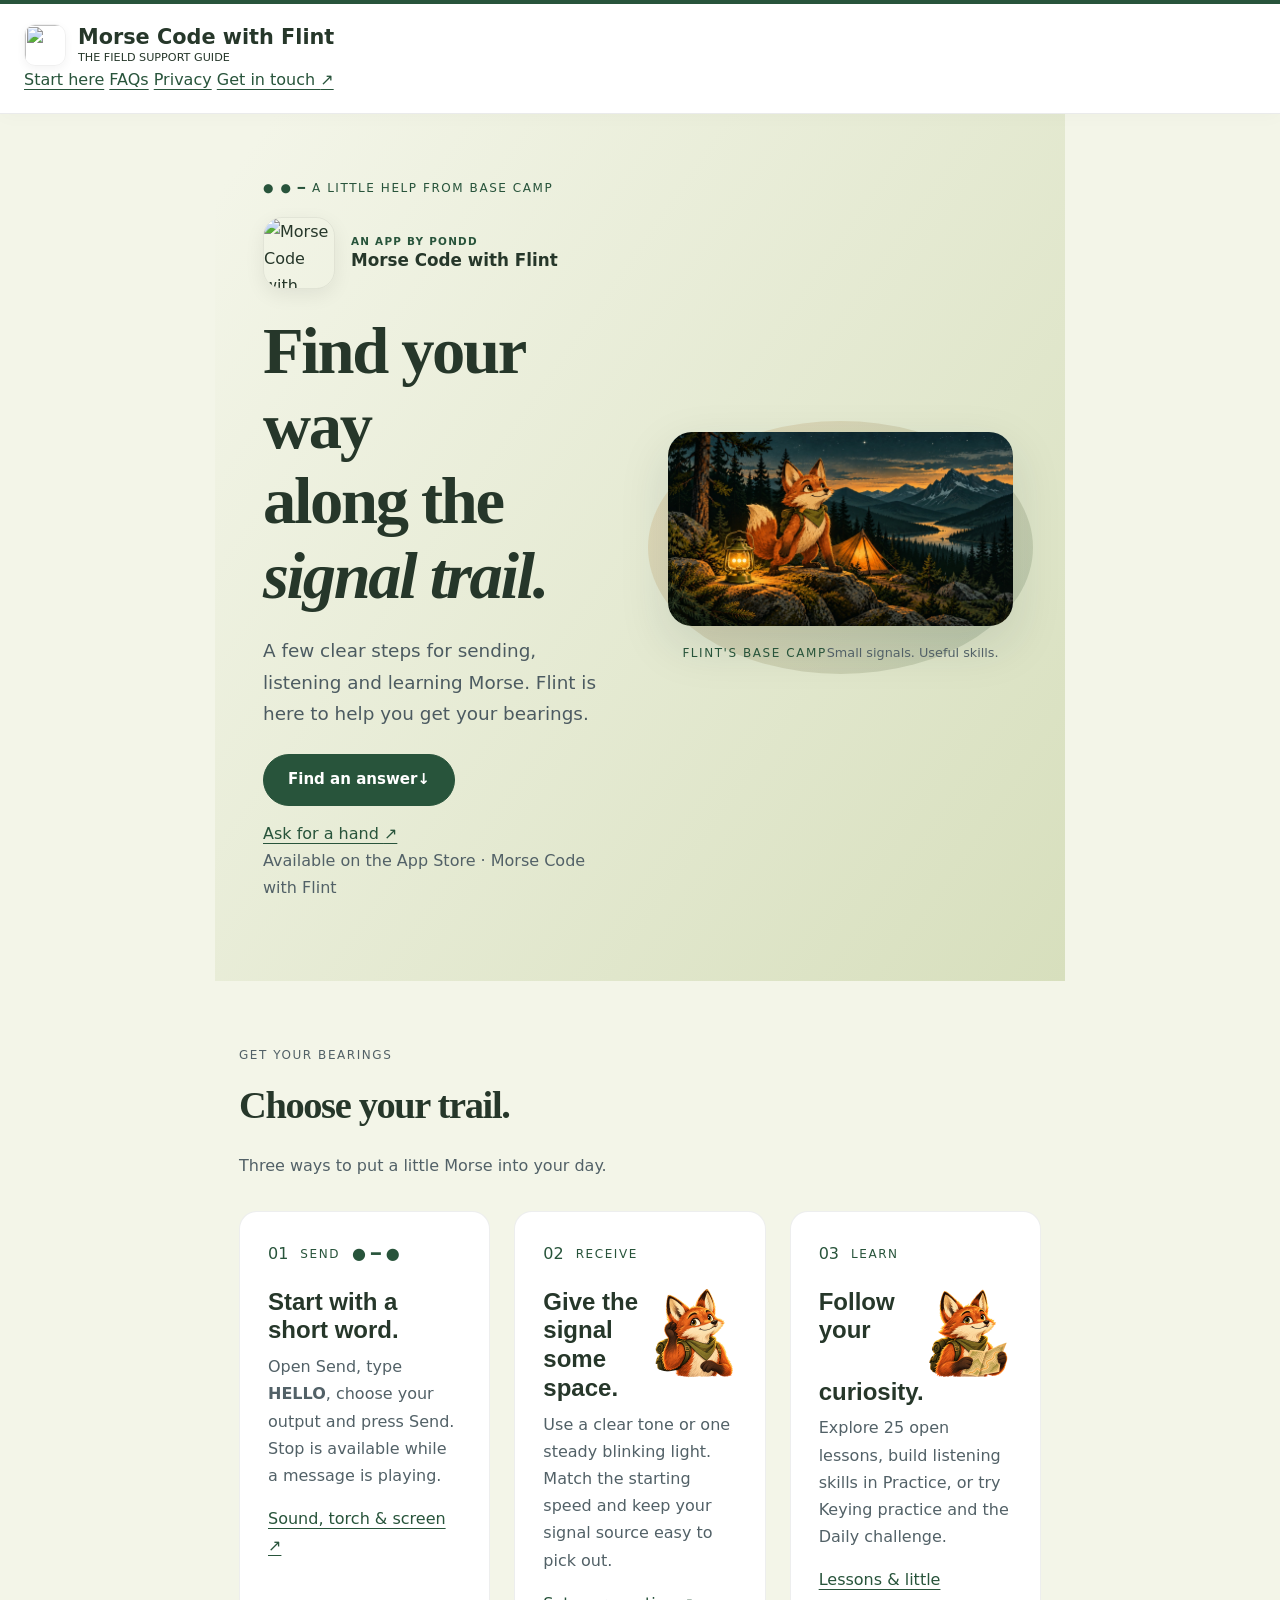
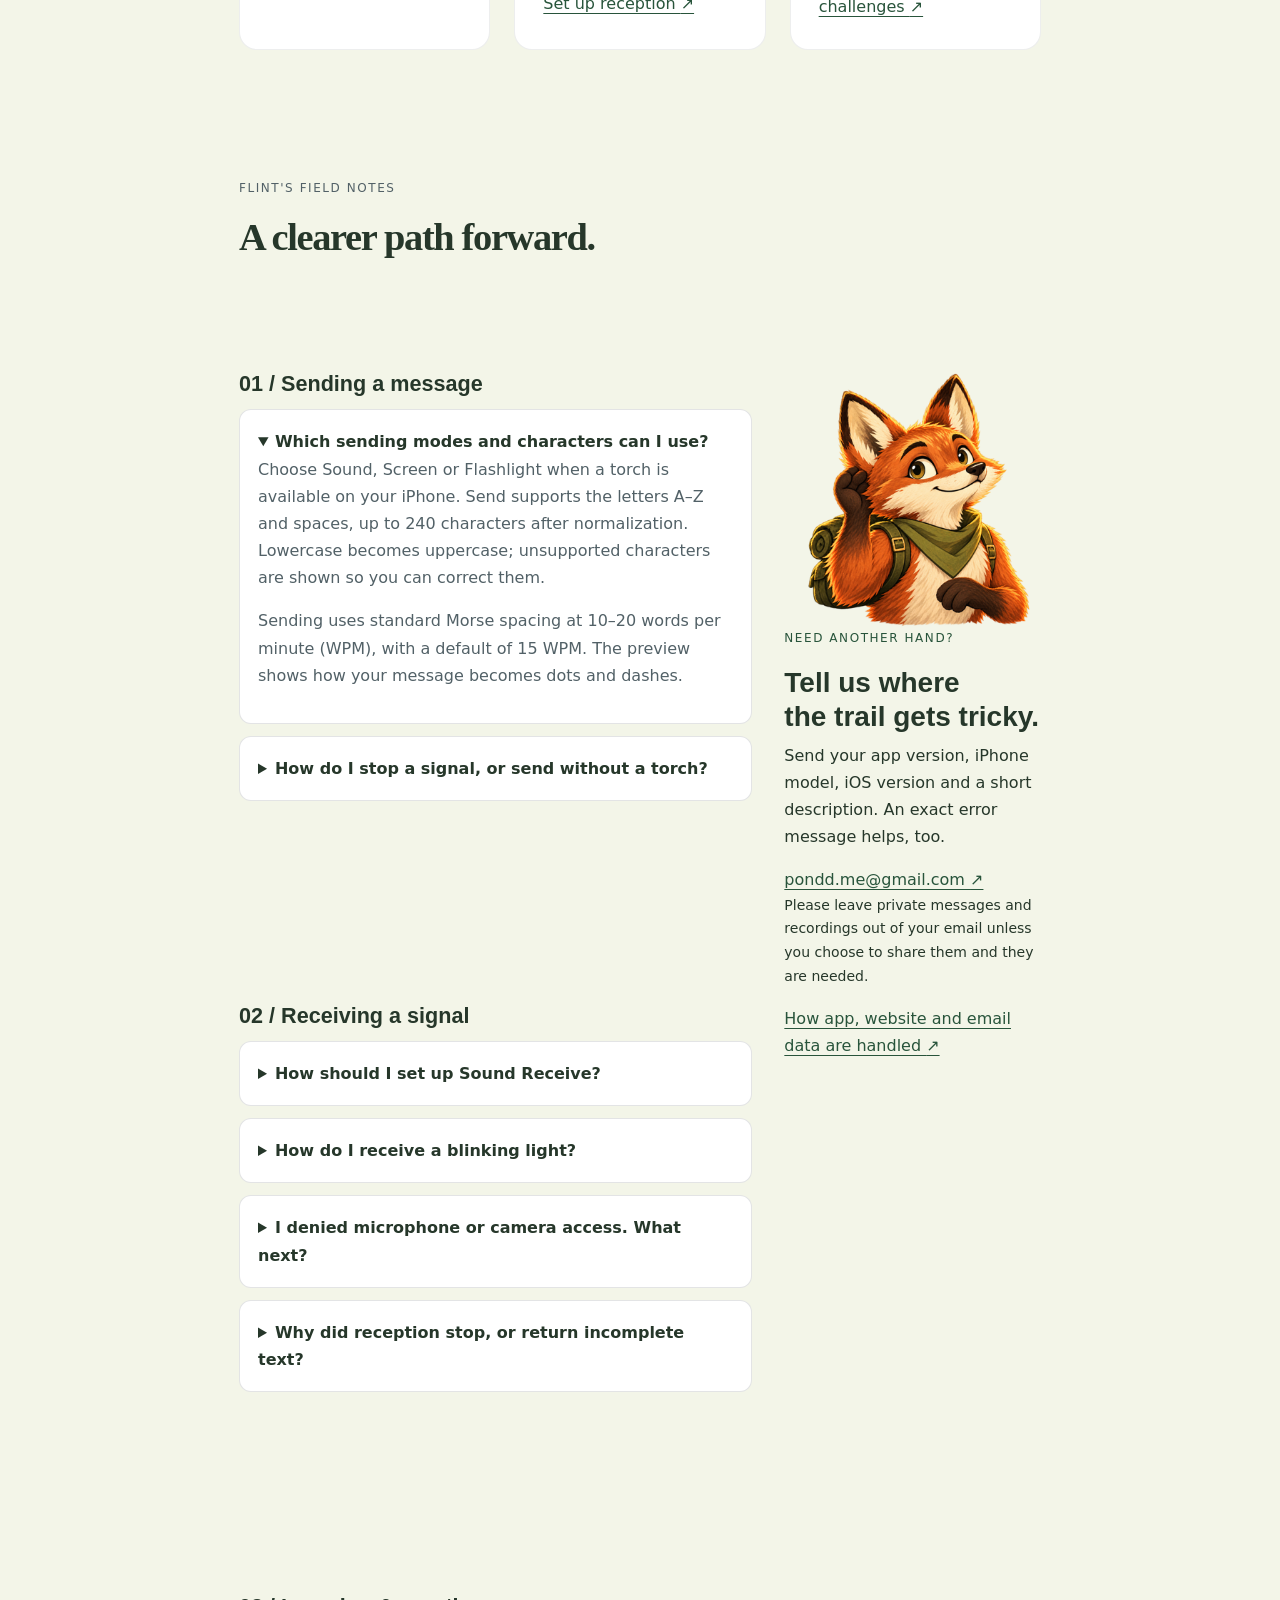
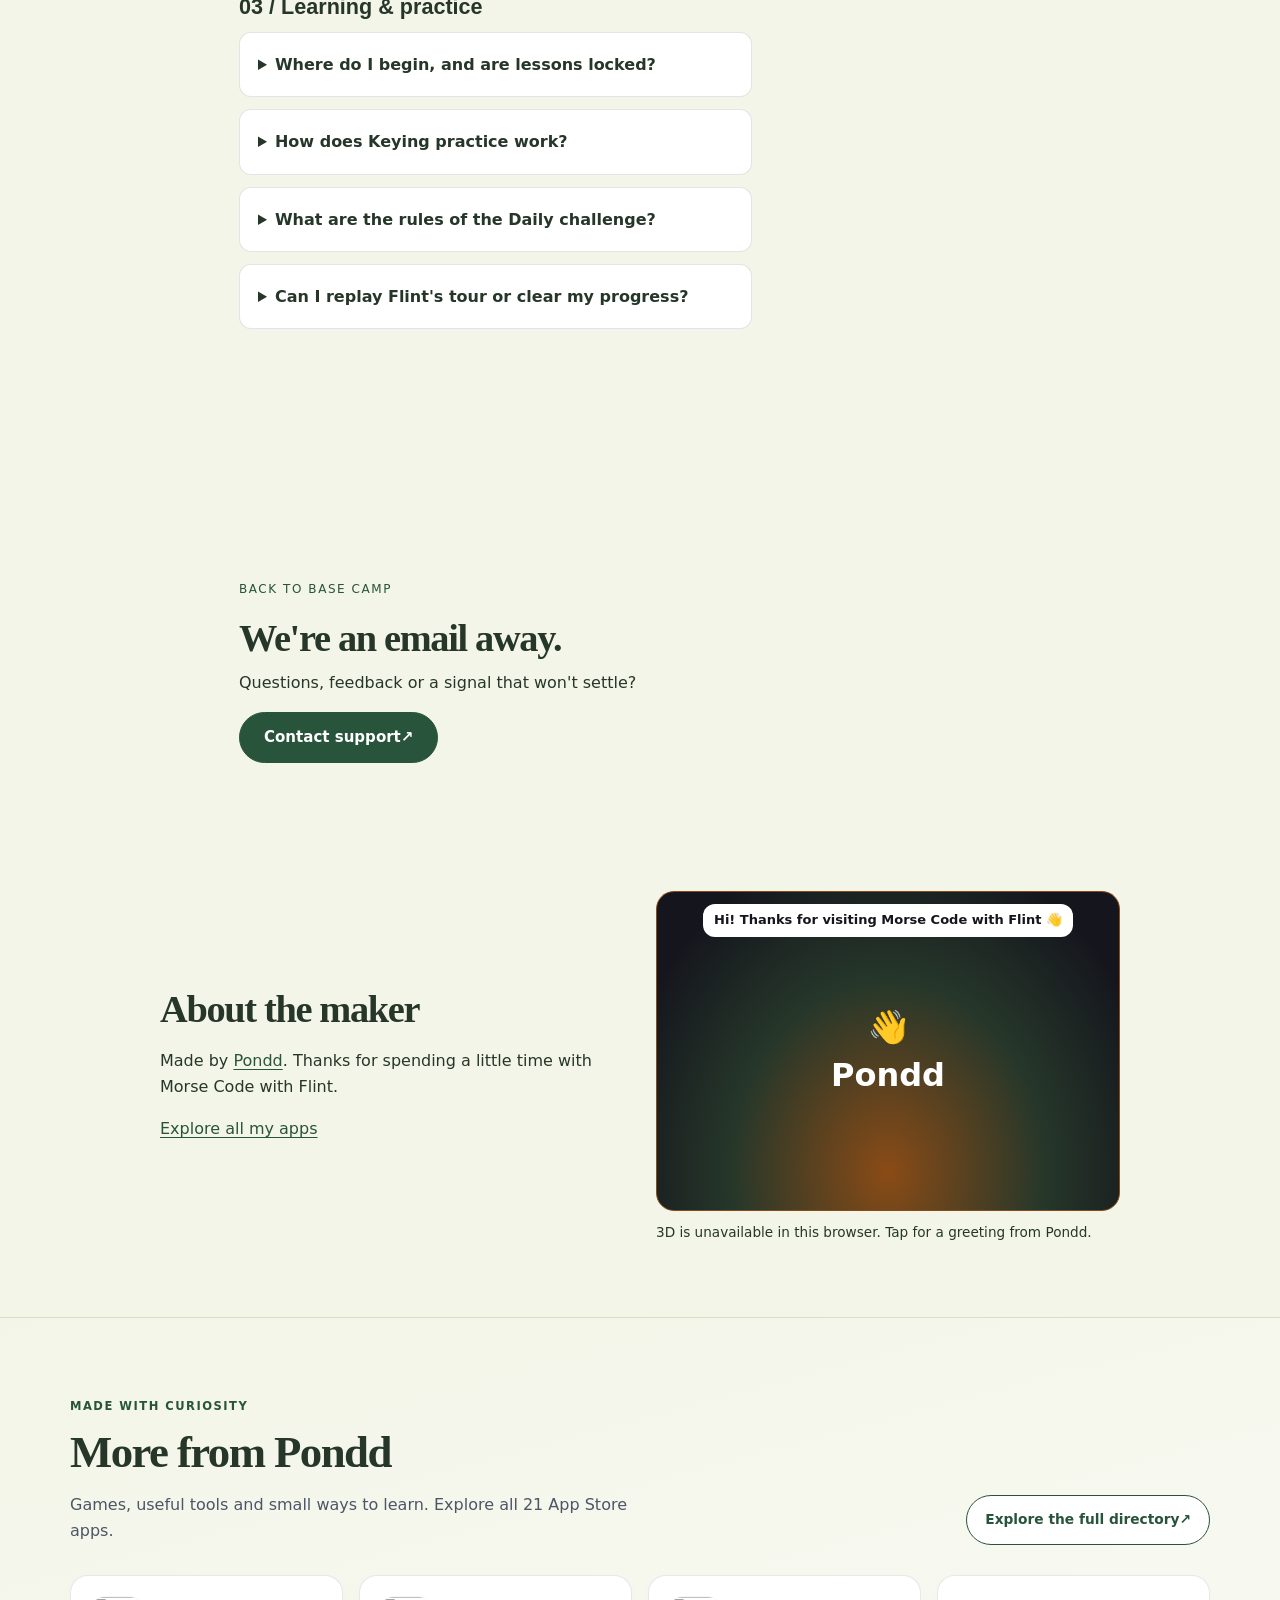
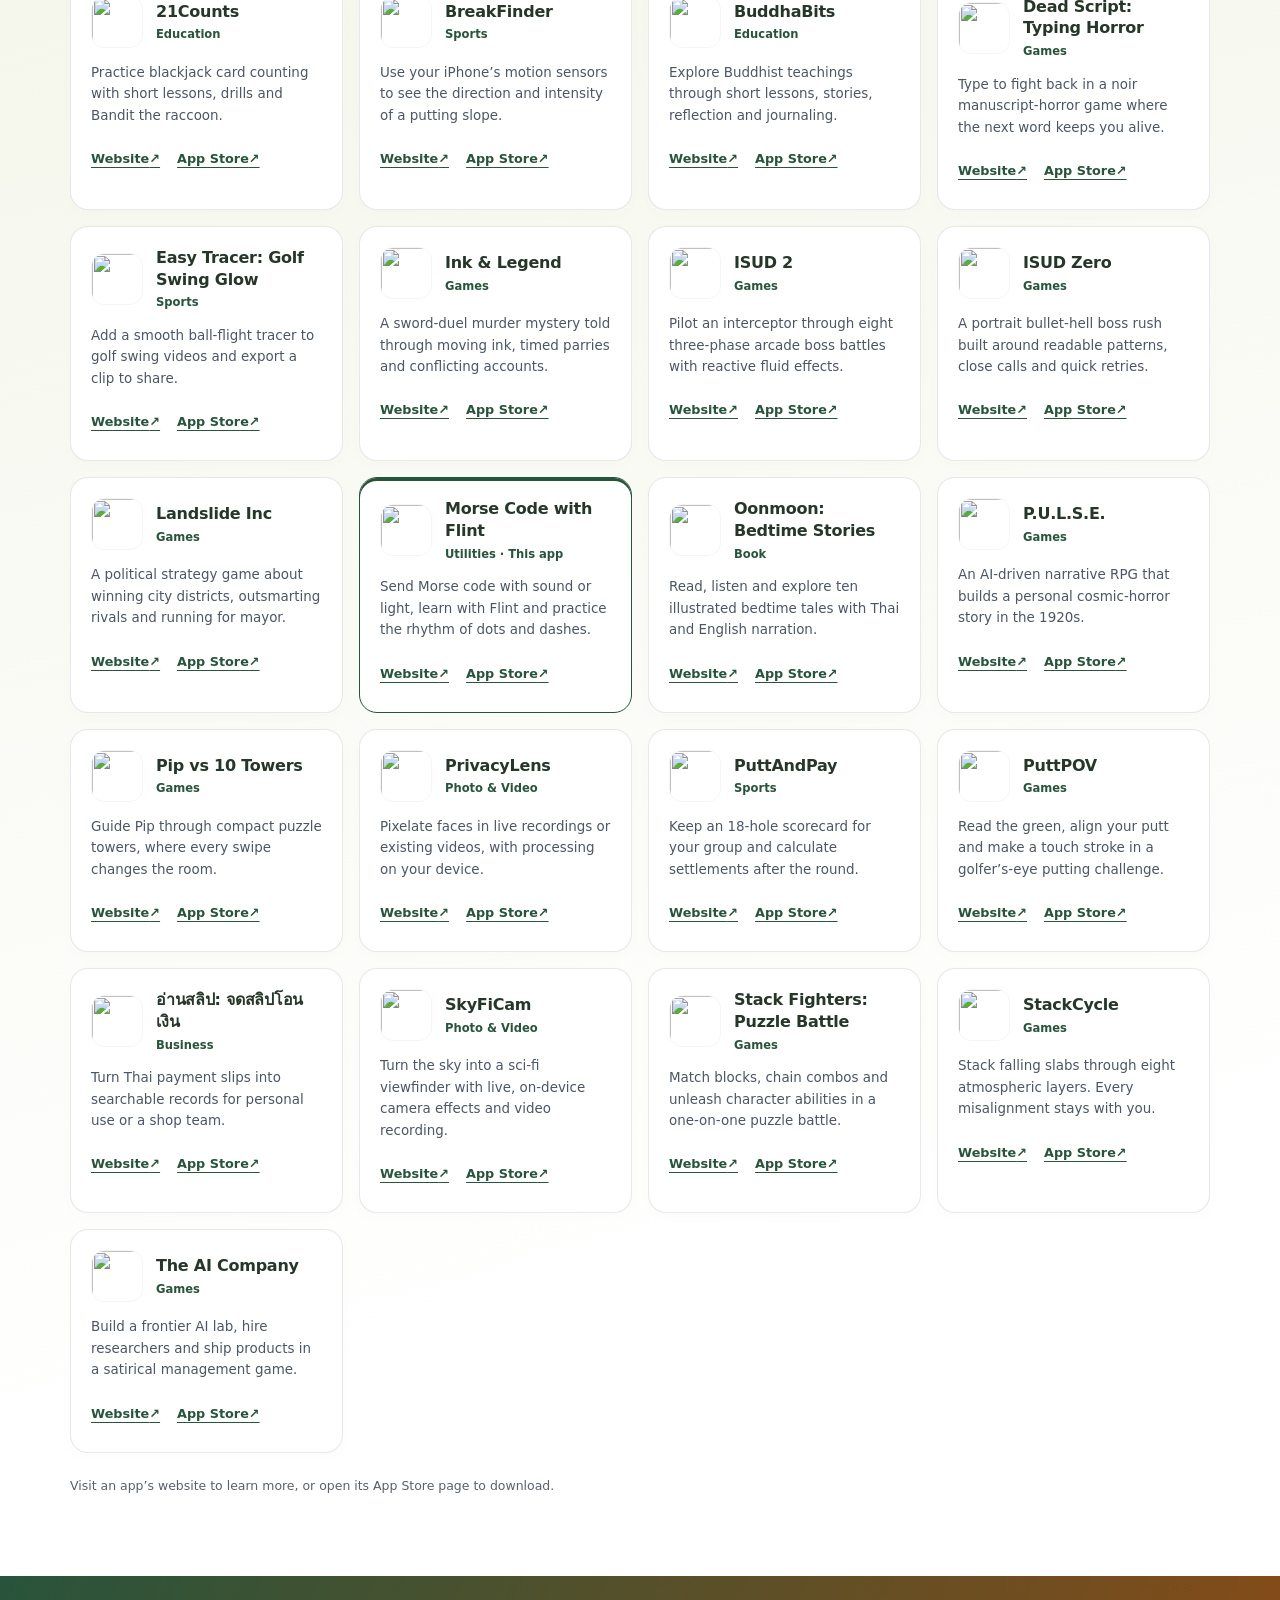
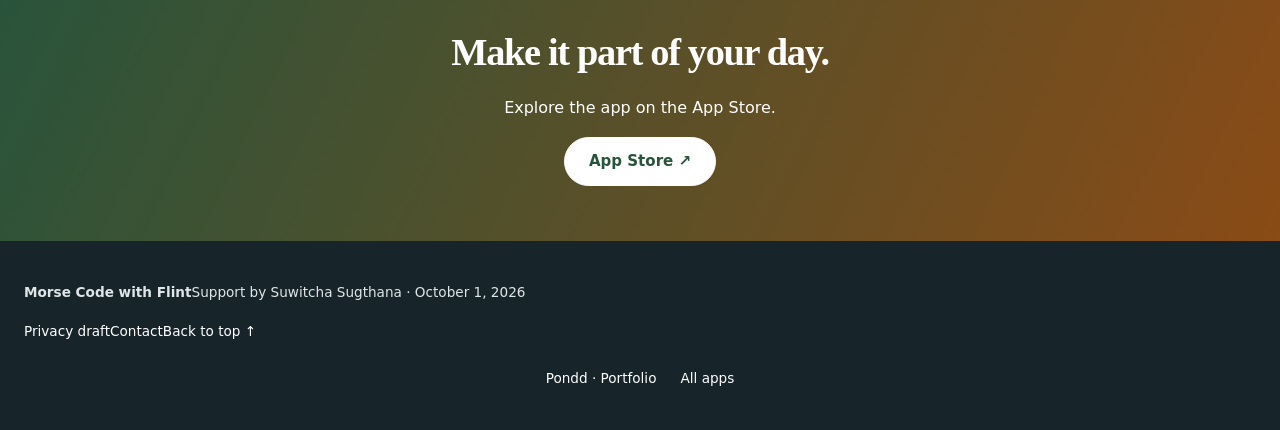
==== index.html @ 6f5b149a "Give each app its own palette, real icon, and shared app showcase" ====
<!DOCTYPE html>

<html lang="en">
<head><link href="assets/new-age/styles.css" rel="stylesheet"/>
<meta charset="utf-8"/>
<meta content="width=device-width, initial-scale=1" name="viewport"/>
<meta content="#10271e" name="theme-color"/>
<meta content="Field support for Morse Code with Flint: sending, receiving, lessons, rhythm practice, the Daily challenge and privacy." name="description"/>
<title>Support · Morse Code with Flint</title>


<link href="assets/new-age/app.css" rel="stylesheet"/>
<!-- Pondd's About-section Easter egg -->
<link rel="stylesheet" href="pondd-character/character.css">
<script type="importmap">{"imports":{"three":"https://cdn.jsdelivr.net/npm/three@0.160.0/build/three.module.js","three/addons/":"https://cdn.jsdelivr.net/npm/three@0.160.0/examples/jsm/"}}</script>
<script type="module" src="pondd-character/init.js"></script>
<link rel="stylesheet" href="app-family/brand.css?v=20261112">
<link rel="icon" href="https://pond1982.github.io/Pondd-Page/assets/app-icons/6818069855.webp" type="image/webp">
</head>
<body data-app-theme="flint-forest">
<a class="skip-link" href="#main">Skip to content</a>
<header class="site-header wrap">
<a aria-label="Morse Code with Flint support home" class="brand" href="index.html"><img class="app-brand-icon" src="https://pond1982.github.io/Pondd-Page/assets/app-icons/6818069855.webp" width="42" height="42" alt="" decoding="async">

<span>Morse Code with Flint<small>THE FIELD SUPPORT GUIDE</small></span>
</a>
<nav aria-label="Main navigation">
<a href="#getting-started">Start here</a>
<a href="#faqs">FAQs</a>
<a href="privacy.html">Privacy</a>
<a class="nav-contact" href="mailto:pondd.me@gmail.com">Get in touch <span aria-hidden="true">↗</span></a>
</nav>
</header>
<main id="main">
<section aria-labelledby="hero-title" class="hero wrap masthead row gx-5 align-items-center">
<div class="hero-copy">
<p class="eyebrow"><span aria-hidden="true" class="signal">● ● ━</span> A LITTLE HELP FROM BASE CAMP</p>
<div class="app-identity"><img class="app-identity-icon" src="https://pond1982.github.io/Pondd-Page/assets/app-icons/6818069855.webp" width="72" height="72" alt="Morse Code with Flint app icon" decoding="async"><span><small>An app by Pondd</small><strong>Morse Code with Flint</strong></span></div><h1 id="hero-title">Find your way<br/>along the <em>signal trail.</em></h1>
<p class="intro">A few clear steps for sending, listening and learning Morse. Flint is here to help you get your bearings.</p>
<div class="hero-actions">
<a class="button" href="#faqs">Find an answer <span aria-hidden="true">↓</span></a>
<a class="text-link" href="mailto:pondd.me@gmail.com">Ask for a hand <span aria-hidden="true">↗</span></a>
</div>
<p class="development">Available on the App Store · Morse Code with Flint</p>
</div>
<figure class="camp-figure">
<img alt="Flint the fox beside a lantern and tent, overlooking a forest lake and mountains at dusk." fetchpriority="high" height="788" src="assets/camp.jpg" width="1400"/>
<figcaption><span class="eyebrow">FLINT'S BASE CAMP</span><span>Small signals. Useful skills.</span></figcaption>
</figure>
</section>
<section aria-labelledby="trail-title" class="wrap trail-section" id="getting-started">
<div class="section-heading">
<div><p class="eyebrow">GET YOUR BEARINGS</p><h2 id="trail-title">Choose your trail.</h2></div>
<p>Three ways to put a little Morse into your day.</p>
</div>
<div class="trail-grid">
<article class="trail-card">
<div class="card-top"><span class="trail-number">01</span><span class="eyebrow">SEND</span><span aria-hidden="true" class="mini-signal">● ━ ●</span></div>
<h3>Start with a short word.</h3>
<p>Open Send, type <strong>HELLO</strong>, choose your output and press Send. Stop is available while a message is playing.</p>
<a href="#send-help">Sound, torch &amp; screen <span aria-hidden="true">↗</span></a>
</article>
<article class="trail-card illustrated">
<div class="card-top"><span class="trail-number">02</span><span class="eyebrow">RECEIVE</span></div>
<img alt="" class="card-fox" height="360" loading="lazy" src="assets/flint-listen.png" width="360"/>
<h3>Give the signal some space.</h3>
<p>Use a clear tone or one steady blinking light. Match the starting speed and keep your signal source easy to pick out.</p>
<a href="#receive-help">Set up reception <span aria-hidden="true">↗</span></a>
</article>
<article class="trail-card illustrated">
<div class="card-top"><span class="trail-number">03</span><span class="eyebrow">LEARN</span></div>
<img alt="" class="card-fox" height="360" loading="lazy" src="assets/flint-trail.png" width="360"/>
<h3>Follow your curiosity.</h3>
<p>Explore 25 open lessons, build listening skills in Practice, or try Keying practice and the Daily challenge.</p>
<a href="#learning-help">Lessons &amp; little challenges <span aria-hidden="true">↗</span></a>
</article>
</div>
</section>
<section aria-labelledby="faq-title" class="wrap faq-section" id="faqs">
<div class="section-heading"><div><p class="eyebrow">FLINT'S FIELD NOTES</p><h2 id="faq-title">A clearer path forward.</h2></div></div>
<div class="faq-layout">
<div class="faq-groups">
<section aria-labelledby="send-title" class="faq-group" id="send-help">
<h3 id="send-title"><span aria-hidden="true">01 /</span> Sending a message</h3>
<details open="">
<summary>Which sending modes and characters can I use?<span aria-hidden="true" class="disclosure"></span></summary>
<div class="answer"><p>Choose Sound, Screen or Flashlight when a torch is available on your iPhone. Send supports the letters A–Z and spaces, up to 240 characters after normalization. Lowercase becomes uppercase; unsupported characters are shown so you can correct them.</p><p>Sending uses standard Morse spacing at 10–20 words per minute (WPM), with a default of 15 WPM. The preview shows how your message becomes dots and dashes.</p></div>
</details>
<details>
<summary>How do I stop a signal, or send without a torch?<span aria-hidden="true" class="disclosure"></span></summary>
<div class="answer"><p>Press Stop while sending. Leaving Send, moving the app to the background or an interruption also stops output. You can choose Sound or Screen when a flashlight is unavailable.</p><p>Screen and flashlight output use flashing light. Select these modes deliberately and take care around people sensitive to flashing light. Morse is designed for recreational communication and learning.</p></div>
</details>
</section>
<section aria-labelledby="receive-title" class="faq-group" id="receive-help">
<h3 id="receive-title"><span aria-hidden="true">02 /</span> Receiving a signal</h3>
<details>
<summary>How should I set up Sound Receive?<span aria-hidden="true" class="disclosure"></span></summary>
<div class="answer"><ol><li>Use another device to send a clear Morse tone in a quiet space.</li><li>Open Receive → Listen to sound. Match the sender's starting speed, from 10–20 WPM; the default is 15 WPM.</li><li>Press Start listening and allow microphone access if you want to use this tool.</li></ol><p>Reception targets clear tones from 500–900 Hz; 650 Hz is a useful starting point. Keep the source close enough to hear clearly without distortion. Noise, weak sound and nonstandard spacing can reduce reception quality.</p><p>Real-iPhone reception is still being validated in the development build. If listening stops or no text appears, include the exact displayed message when contacting support.</p></div>
</details>
<details>
<summary>How do I receive a blinking light?<span aria-hidden="true" class="disclosure"></span></summary>
<div class="answer"><ol><li>Use a physical iPhone with its back camera, plus a separate flashlight or a phone sending screen flashes.</li><li>Open Receive → Watch a light, then press Start camera.</li><li>Tap the blinking source in the preview, or use Center target. Keep one source inside the target and hold both devices steady.</li></ol><p>Camera Receive uses a 10 WPM starting speed. Begin with the sender at 10 WPM too. Faster dots can be missed because camera frames may not capture each pulse. Contrast, distance, motion, glare and exposure changes also affect results.</p><p>If frames are lost, partial decoding may reset while completed text stays visible. If capture stops, check its message, steady the source and try Start again.</p></div>
</details>
<details>
<summary>I denied microphone or camera access. What next?<span aria-hidden="true" class="disclosure"></span></summary>
<div class="answer"><p>Permission is requested when you press Start in the selected Receive tool. Opening Receive or Flint's tour does not request access.</p><p>After a denial, open Help in that Receive tool and choose <strong>Open app Settings</strong>. Enable the corresponding Microphone or Camera permission, return to Morse and press Start again. Other tools remain available when you decline access.</p></div>
</details>
<details>
<summary>Why did reception stop, or return incomplete text?<span aria-hidden="true" class="disclosure"></span></summary>
<div class="answer"><p>Leaving the tool, backgrounding the app, an interruption or an unavailable input can stop capture. A genuine microphone route change, missing audio samples or repeated camera frame loss can also require a fresh start.</p><p>Stop competing audio or camera use, check the intended input and try again with a short, clear message. For sound, match the sender's speed. For light, use 10 WPM and a single stationary source. Unresolved patterns are not proof that a full message was received.</p><p>If the issue repeats, send the exact error, iPhone model, iOS version and whether you used sound or light. You do not need to send private messages, audio or camera recordings to report a problem.</p></div>
</details>
</section>
<section aria-labelledby="learning-title" class="faq-group" id="learning-help">
<h3 id="learning-title"><span aria-hidden="true">03 /</span> Learning &amp; practice</h3>
<details>
<summary>Where do I begin, and are lessons locked?<span aria-hidden="true" class="disclosure"></span></summary>
<div class="answer"><p>Open Learn and begin with E &amp; T, or choose any of the 25 lessons. Every lesson is open in the current build. Stars and the suggested next step help you track progress without restricting exploration.</p><p><strong>Practice</strong> builds listening skills across all 26 letters and adapts to your letter history. Character speed and overall listening speed are separate settings, so the gaps can give you thinking time.</p></div>
</details>
<details>
<summary>How does Keying practice work?<span aria-hidden="true" class="disclosure"></span></summary>
<div class="answer"><p>Open Learn → Keying practice to reach Rhythm practice. Choose one of 25 tracks and Easy, Normal or Hard. After a four-beat count-in, tap dots and hold dashes as notes reach the white line, leaving the gaps clear. Your own tone plays over drum backing.</p><p>Calibration measures taps against clicks and saves timing for the current audio output only when you choose to use it. Recalibrate when changing speakers or headphones. Scores and stars are saved per difficulty. Pause, restart and exit controls let you stop a run.</p><p>Physical-device timing, especially with Bluetooth, is still being checked in the development build.</p></div>
</details>
<details>
<summary>What are the rules of the Daily challenge?<span aria-hidden="true" class="disclosure"></span></summary>
<div class="answer"><p>Listen to the full five-letter word, then answer each letter. You get two letter replays and one guess per letter; choose Next letter after feedback. Pattern assistance can help with unfamiliar letters.</p><p>There is no time limit, and elapsed time includes pauses and time away. Your attempt is saved, so a completed puzzle cannot be retried that day. A new puzzle starts at local midnight. Saved results support streaks and a spoiler-free share you choose to send.</p></div>
</details>
<details>
<summary>Can I replay Flint's tour or clear my progress?<span aria-hidden="true" class="disclosure"></span></summary>
<div class="answer"><p>Open app Settings → <strong>Field guide</strong> and tap Flint's tour card to revisit Send, Receive and Learn. Replaying the guide preserves your progress. On first launch, you can skip the four-page tour or resume it after relaunching.</p><p><strong>Reset progress</strong> in app Settings clears learning, Rhythm and Daily progress, including streaks, and resets overall listening speed. It does not reset every app setting. Use it only when you want to begin those activities again.</p></div>
</details>
</section>
</div>
<aside aria-labelledby="support-note-title" class="support-note">
<img alt="Flint listening with a paw beside his ear." height="360" loading="lazy" src="assets/flint-listen.png" width="360"/>
<p class="eyebrow">NEED ANOTHER HAND?</p>
<h3 id="support-note-title">Tell us where<br/>the trail gets tricky.</h3>
<p>Send your app version, iPhone model, iOS version and a short description. An exact error message helps, too.</p>
<a class="text-link email-link" href="mailto:pondd.me@gmail.com">pondd.me@gmail.com <span aria-hidden="true">↗</span></a>
<p class="small">Please leave private messages and recordings out of your email unless you choose to share them and they are needed.</p>
<a class="privacy-note" href="privacy.html">How app, website and email data are handled <span aria-hidden="true">↗</span></a>
</aside>
</div>
</section>
<section aria-labelledby="contact-title" class="contact-band wrap">
<div><p class="eyebrow">BACK TO BASE CAMP</p><h2 id="contact-title">We're an email away.</h2><p>Questions, feedback or a signal that won't settle?</p></div>
<a class="button" href="mailto:pondd.me@gmail.com">Contact support <span aria-hidden="true">↗</span></a>
</section>

<!-- Pondd character start -->
<section class="pondd-about" id="about" data-pondd-character data-character-locale="en" aria-label="About the maker"><div class="pondd-about-inner"><div><h2>About the maker</h2><p>Made by <a href="https://pond1982.github.io/Pondd-Page/">Pondd</a>. Thanks for spending a little time with Morse Code with Flint.</p><p><a href="https://pond1982.github.io/Pondd-Page/index.html#apps">Explore all my apps</a></p></div><div><button class="pondd-character-stage" type="button" aria-label="Change Pondd’s dance" aria-describedby="pondd-character-hint"><span class="pondd-character-fallback" aria-hidden="true">👋<br>Pondd</span><span class="bubble" role="status" aria-live="polite">Hi! Thanks for visiting Morse Code with Flint 👋</span></button><p class="pondd-character-hint" id="pondd-character-hint">Tap the character or press Enter to change the dance.</p><button class="pondd-character-pause" type="button" aria-pressed="false" hidden>Pause dancing</button><noscript><p>The 3D Easter egg needs JavaScript. You can still explore the rest of the site.</p></noscript></div></div><script type="application/json" class="pondd-character-lines">["Hi! Thanks for visiting Morse Code with Flint 👋", "Tap me to change the dance!", "ขอบคุณที่แวะมาครับ 🙏", "A little rhythm between dots and dashes.", "Like it? Explore my other apps ♥", "One more spin!"]</script></section>
<!-- Pondd character end -->
<!-- APP FAMILY START -->
<section class="app-family" id="more-apps" aria-labelledby="app-family-title"><div class="app-family-inner"><div class="app-family-heading"><div><p class="app-family-kicker">Made with curiosity</p><h2 id="app-family-title">More from Pondd</h2><p class="app-family-intro">Games, useful tools and small ways to learn. Explore all 21 App Store apps.</p></div><a class="app-family-directory" href="https://pond1982.github.io/Pondd-Page/apps.html">Explore the full directory <span aria-hidden="true">↗</span></a></div><ul class="app-family-list" role="list"><li class="app-family-item" data-app-id="6763789288"><article aria-labelledby="family-6763789288"><div class="app-family-card-top"><img class="app-family-icon" src="https://pond1982.github.io/Pondd-Page/assets/app-icons/6763789288.webp" width="52" height="52" alt="" decoding="async" loading="lazy"><div><h3 id="family-6763789288">21Counts</h3><p class="app-family-meta">Education</p></div></div><p class="app-family-summary" lang="en">Practice blackjack card counting with short lessons, drills and Bandit the raccoon.</p><div class="app-family-links"><a href="https://pond1982.github.io/21Counts-Web/" aria-label="21Counts website">Website <span aria-hidden="true">↗</span></a><a href="https://apps.apple.com/gb/app/21counts/id6763789288" aria-label="21Counts on the App Store">App Store <span aria-hidden="true">↗</span></a></div></article></li><li class="app-family-item" data-app-id="6752389773"><article aria-labelledby="family-6752389773"><div class="app-family-card-top"><img class="app-family-icon" src="https://pond1982.github.io/Pondd-Page/assets/app-icons/6752389773.webp" width="52" height="52" alt="" decoding="async" loading="lazy"><div><h3 id="family-6752389773">BreakFinder</h3><p class="app-family-meta">Sports</p></div></div><p class="app-family-summary" lang="en">Use your iPhone’s motion sensors to see the direction and intensity of a putting slope.</p><div class="app-family-links"><a href="https://breakfinderweb.pages.dev/" aria-label="BreakFinder website">Website <span aria-hidden="true">↗</span></a><a href="https://apps.apple.com/gb/app/breakfinder/id6752389773" aria-label="BreakFinder on the App Store">App Store <span aria-hidden="true">↗</span></a></div></article></li><li class="app-family-item" data-app-id="6764710521"><article aria-labelledby="family-6764710521"><div class="app-family-card-top"><img class="app-family-icon" src="https://pond1982.github.io/Pondd-Page/assets/app-icons/6764710521.webp" width="52" height="52" alt="" decoding="async" loading="lazy"><div><h3 id="family-6764710521">BuddhaBits</h3><p class="app-family-meta">Education</p></div></div><p class="app-family-summary" lang="en">Explore Buddhist teachings through short lessons, stories, reflection and journaling.</p><div class="app-family-links"><a href="https://pond1982.github.io/BuddhaBits-web/index.html" aria-label="BuddhaBits website">Website <span aria-hidden="true">↗</span></a><a href="https://apps.apple.com/gb/app/buddhabits/id6764710521" aria-label="BuddhaBits on the App Store">App Store <span aria-hidden="true">↗</span></a></div></article></li><li class="app-family-item" data-app-id="6775353218"><article aria-labelledby="family-6775353218"><div class="app-family-card-top"><img class="app-family-icon" src="https://pond1982.github.io/Pondd-Page/assets/app-icons/6775353218.webp" width="52" height="52" alt="" decoding="async" loading="lazy"><div><h3 id="family-6775353218">Dead Script: Typing Horror</h3><p class="app-family-meta">Games</p></div></div><p class="app-family-summary" lang="en">Type to fight back in a noir manuscript-horror game where the next word keeps you alive.</p><div class="app-family-links"><a href="https://pond1982.github.io/iosdeadscriptweb/index.html" aria-label="Dead Script: Typing Horror website">Website <span aria-hidden="true">↗</span></a><a href="https://apps.apple.com/gb/app/dead-script-typing-horror/id6775353218" aria-label="Dead Script: Typing Horror on the App Store">App Store <span aria-hidden="true">↗</span></a></div></article></li><li class="app-family-item" data-app-id="6753145486"><article aria-labelledby="family-6753145486"><div class="app-family-card-top"><img class="app-family-icon" src="https://pond1982.github.io/Pondd-Page/assets/app-icons/6753145486.webp" width="52" height="52" alt="" decoding="async" loading="lazy"><div><h3 id="family-6753145486">Easy Tracer: Golf Swing Glow</h3><p class="app-family-meta">Sports</p></div></div><p class="app-family-summary" lang="en">Add a smooth ball-flight tracer to golf swing videos and export a clip to share.</p><div class="app-family-links"><a href="https://easy-tracer-web.pages.dev/" aria-label="Easy Tracer: Golf Swing Glow website">Website <span aria-hidden="true">↗</span></a><a href="https://apps.apple.com/gb/app/easy-tracer-golf-swing-glow/id6753145486" aria-label="Easy Tracer: Golf Swing Glow on the App Store">App Store <span aria-hidden="true">↗</span></a></div></article></li><li class="app-family-item" data-app-id="6830747339"><article aria-labelledby="family-6830747339"><div class="app-family-card-top"><img class="app-family-icon" src="https://pond1982.github.io/Pondd-Page/assets/app-icons/6830747339.webp" width="52" height="52" alt="" decoding="async" loading="lazy"><div><h3 id="family-6830747339">Ink &amp; Legend</h3><p class="app-family-meta">Games</p></div></div><p class="app-family-summary" lang="en">A sword-duel murder mystery told through moving ink, timed parries and conflicting accounts.</p><div class="app-family-links"><a href="https://pond1982.github.io/ink-and-legend-site/" aria-label="Ink &amp; Legend website">Website <span aria-hidden="true">↗</span></a><a href="https://apps.apple.com/gb/app/ink-legend/id6830747339" aria-label="Ink &amp; Legend on the App Store">App Store <span aria-hidden="true">↗</span></a></div></article></li><li class="app-family-item" data-app-id="6824559010"><article aria-labelledby="family-6824559010"><div class="app-family-card-top"><img class="app-family-icon" src="https://pond1982.github.io/Pondd-Page/assets/app-icons/6824559010.webp" width="52" height="52" alt="" decoding="async" loading="lazy"><div><h3 id="family-6824559010">ISUD 2</h3><p class="app-family-meta">Games</p></div></div><p class="app-family-summary" lang="en">Pilot an interceptor through eight three-phase arcade boss battles with reactive fluid effects.</p><div class="app-family-links"><a href="https://pond1982.github.io/ISUD-Website/isud2-support.html" aria-label="ISUD 2 website">Website <span aria-hidden="true">↗</span></a><a href="https://apps.apple.com/gb/app/isud-2/id6824559010" aria-label="ISUD 2 on the App Store">App Store <span aria-hidden="true">↗</span></a></div></article></li><li class="app-family-item" data-app-id="6765926399"><article aria-labelledby="family-6765926399"><div class="app-family-card-top"><img class="app-family-icon" src="https://pond1982.github.io/Pondd-Page/assets/app-icons/6765926399.webp" width="52" height="52" alt="" decoding="async" loading="lazy"><div><h3 id="family-6765926399">ISUD Zero</h3><p class="app-family-meta">Games</p></div></div><p class="app-family-summary" lang="en">A portrait bullet-hell boss rush built around readable patterns, close calls and quick retries.</p><div class="app-family-links"><a href="https://pond1982.github.io/ISUD-Website/" aria-label="ISUD Zero website">Website <span aria-hidden="true">↗</span></a><a href="https://apps.apple.com/gb/app/isud-zero/id6765926399" aria-label="ISUD Zero on the App Store">App Store <span aria-hidden="true">↗</span></a></div></article></li><li class="app-family-item" data-app-id="6761601860"><article aria-labelledby="family-6761601860"><div class="app-family-card-top"><img class="app-family-icon" src="https://pond1982.github.io/Pondd-Page/assets/app-icons/6761601860.webp" width="52" height="52" alt="" decoding="async" loading="lazy"><div><h3 id="family-6761601860">Landslide Inc</h3><p class="app-family-meta">Games</p></div></div><p class="app-family-summary" lang="en">A political strategy game about winning city districts, outsmarting rivals and running for mayor.</p><div class="app-family-links"><a href="https://pond1982.github.io/Landslide-Web/index.html" aria-label="Landslide Inc website">Website <span aria-hidden="true">↗</span></a><a href="https://apps.apple.com/gb/app/landslide-inc/id6761601860" aria-label="Landslide Inc on the App Store">App Store <span aria-hidden="true">↗</span></a></div></article></li><li class="app-family-item is-current" data-app-id="6818069855"><article aria-labelledby="family-6818069855"><div class="app-family-card-top"><img class="app-family-icon" src="https://pond1982.github.io/Pondd-Page/assets/app-icons/6818069855.webp" width="52" height="52" alt="" decoding="async" loading="lazy"><div><h3 id="family-6818069855">Morse Code with Flint</h3><p class="app-family-meta">Utilities · This app</p></div></div><p class="app-family-summary" lang="en">Send Morse code with sound or light, learn with Flint and practice the rhythm of dots and dashes.</p><div class="app-family-links"><a href="https://pond1982.github.io/Morse-Support-Site/" aria-label="Morse Code with Flint website">Website <span aria-hidden="true">↗</span></a><a href="https://apps.apple.com/gb/app/morse-code-with-flint/id6818069855" aria-label="Morse Code with Flint on the App Store">App Store <span aria-hidden="true">↗</span></a></div></article></li><li class="app-family-item" data-app-id="6821338637"><article aria-labelledby="family-6821338637"><div class="app-family-card-top"><img class="app-family-icon" src="https://pond1982.github.io/Pondd-Page/assets/app-icons/6821338637.webp" width="52" height="52" alt="" decoding="async" loading="lazy"><div><h3 id="family-6821338637">Oonmoon: Bedtime Stories</h3><p class="app-family-meta">Book</p></div></div><p class="app-family-summary" lang="en">Read, listen and explore ten illustrated bedtime tales with Thai and English narration.</p><div class="app-family-links"><a href="https://pond1982.github.io/Oonmoon-Website/en/" aria-label="Oonmoon: Bedtime Stories website">Website <span aria-hidden="true">↗</span></a><a href="https://apps.apple.com/gb/app/oonmoon-bedtime-stories/id6821338637" aria-label="Oonmoon: Bedtime Stories on the App Store">App Store <span aria-hidden="true">↗</span></a></div></article></li><li class="app-family-item" data-app-id="6762054116"><article aria-labelledby="family-6762054116"><div class="app-family-card-top"><img class="app-family-icon" src="https://pond1982.github.io/Pondd-Page/assets/app-icons/6762054116.webp" width="52" height="52" alt="" decoding="async" loading="lazy"><div><h3 id="family-6762054116">P.U.L.S.E.</h3><p class="app-family-meta">Games</p></div></div><p class="app-family-summary" lang="en">An AI-driven narrative RPG that builds a personal cosmic-horror story in the 1920s.</p><div class="app-family-links"><a href="https://pulse-web-5vx.pages.dev/" aria-label="P.U.L.S.E. website">Website <span aria-hidden="true">↗</span></a><a href="https://apps.apple.com/gb/app/p-u-l-s-e/id6762054116" aria-label="P.U.L.S.E. on the App Store">App Store <span aria-hidden="true">↗</span></a></div></article></li><li class="app-family-item" data-app-id="6766553847"><article aria-labelledby="family-6766553847"><div class="app-family-card-top"><img class="app-family-icon" src="https://pond1982.github.io/Pondd-Page/assets/app-icons/6766553847.webp" width="52" height="52" alt="" decoding="async" loading="lazy"><div><h3 id="family-6766553847">Pip vs 10 Towers</h3><p class="app-family-meta">Games</p></div></div><p class="app-family-summary" lang="en">Guide Pip through compact puzzle towers, where every swipe changes the room.</p><div class="app-family-links"><a href="https://pond1982.github.io/StepBlade-Website/index.html" aria-label="Pip vs 10 Towers website">Website <span aria-hidden="true">↗</span></a><a href="https://apps.apple.com/gb/app/pip-vs-10-towers/id6766553847" aria-label="Pip vs 10 Towers on the App Store">App Store <span aria-hidden="true">↗</span></a></div></article></li><li class="app-family-item" data-app-id="6752596764"><article aria-labelledby="family-6752596764"><div class="app-family-card-top"><img class="app-family-icon" src="https://pond1982.github.io/Pondd-Page/assets/app-icons/6752596764.webp" width="52" height="52" alt="" decoding="async" loading="lazy"><div><h3 id="family-6752596764">PrivacyLens</h3><p class="app-family-meta">Photo &amp; Video</p></div></div><p class="app-family-summary" lang="en">Pixelate faces in live recordings or existing videos, with processing on your device.</p><div class="app-family-links"><a href="https://privacylensweb.pages.dev/" aria-label="PrivacyLens website">Website <span aria-hidden="true">↗</span></a><a href="https://apps.apple.com/gb/app/privacylens/id6752596764" aria-label="PrivacyLens on the App Store">App Store <span aria-hidden="true">↗</span></a></div></article></li><li class="app-family-item" data-app-id="6752640120"><article aria-labelledby="family-6752640120"><div class="app-family-card-top"><img class="app-family-icon" src="https://pond1982.github.io/Pondd-Page/assets/app-icons/6752640120.webp" width="52" height="52" alt="" decoding="async" loading="lazy"><div><h3 id="family-6752640120">PuttAndPay</h3><p class="app-family-meta">Sports</p></div></div><p class="app-family-summary" lang="en">Keep an 18-hole scorecard for your group and calculate settlements after the round.</p><div class="app-family-links"><a href="https://puttandpayweb.pages.dev/" aria-label="PuttAndPay website">Website <span aria-hidden="true">↗</span></a><a href="https://apps.apple.com/gb/app/puttandpay/id6752640120" aria-label="PuttAndPay on the App Store">App Store <span aria-hidden="true">↗</span></a></div></article></li><li class="app-family-item" data-app-id="6771718899"><article aria-labelledby="family-6771718899"><div class="app-family-card-top"><img class="app-family-icon" src="https://pond1982.github.io/Pondd-Page/assets/app-icons/6771718899.webp" width="52" height="52" alt="" decoding="async" loading="lazy"><div><h3 id="family-6771718899">PuttPOV</h3><p class="app-family-meta">Games</p></div></div><p class="app-family-summary" lang="en">Read the green, align your putt and make a touch stroke in a golfer’s-eye putting challenge.</p><div class="app-family-links"><a href="https://pond1982.github.io/PuttPOV-Website/" aria-label="PuttPOV website">Website <span aria-hidden="true">↗</span></a><a href="https://apps.apple.com/gb/app/puttpov/id6771718899" aria-label="PuttPOV on the App Store">App Store <span aria-hidden="true">↗</span></a></div></article></li><li class="app-family-item" data-app-id="6765605900"><article aria-labelledby="family-6765605900"><div class="app-family-card-top"><img class="app-family-icon" src="https://pond1982.github.io/Pondd-Page/assets/app-icons/6765605900.webp" width="52" height="52" alt="" decoding="async" loading="lazy"><div><h3 id="family-6765605900">อ่านสลิป: จดสลิปโอนเงิน</h3><p class="app-family-meta">Business</p></div></div><p class="app-family-summary" lang="en">Turn Thai payment slips into searchable records for personal use or a shop team.</p><div class="app-family-links"><a href="https://pond1982.github.io/ReadSlipWebsite/index.html" aria-label="อ่านสลิป: จดสลิปโอนเงิน website">Website <span aria-hidden="true">↗</span></a><a href="https://apps.apple.com/gb/app/%E0%B8%AD-%E0%B8%B2%E0%B8%99%E0%B8%AA%E0%B8%A5-%E0%B8%9B-%E0%B8%88%E0%B8%94%E0%B8%AA%E0%B8%A5-%E0%B8%9B%E0%B9%82%E0%B8%AD%E0%B8%99%E0%B9%80%E0%B8%87-%E0%B8%99/id6765605900" aria-label="อ่านสลิป: จดสลิปโอนเงิน on the App Store">App Store <span aria-hidden="true">↗</span></a></div></article></li><li class="app-family-item" data-app-id="6773614646"><article aria-labelledby="family-6773614646"><div class="app-family-card-top"><img class="app-family-icon" src="https://pond1982.github.io/Pondd-Page/assets/app-icons/6773614646.webp" width="52" height="52" alt="" decoding="async" loading="lazy"><div><h3 id="family-6773614646">SkyFiCam</h3><p class="app-family-meta">Photo &amp; Video</p></div></div><p class="app-family-summary" lang="en">Turn the sky into a sci-fi viewfinder with live, on-device camera effects and video recording.</p><div class="app-family-links"><a href="https://pond1982.github.io/SkyFiWeb/" aria-label="SkyFiCam website">Website <span aria-hidden="true">↗</span></a><a href="https://apps.apple.com/gb/app/skyficam/id6773614646" aria-label="SkyFiCam on the App Store">App Store <span aria-hidden="true">↗</span></a></div></article></li><li class="app-family-item" data-app-id="6762288266"><article aria-labelledby="family-6762288266"><div class="app-family-card-top"><img class="app-family-icon" src="https://pond1982.github.io/Pondd-Page/assets/app-icons/6762288266.webp" width="52" height="52" alt="" decoding="async" loading="lazy"><div><h3 id="family-6762288266">Stack Fighters: Puzzle Battle</h3><p class="app-family-meta">Games</p></div></div><p class="app-family-summary" lang="en">Match blocks, chain combos and unleash character abilities in a one-on-one puzzle battle.</p><div class="app-family-links"><a href="https://pond1982.github.io/stackfighters-site/index.html" aria-label="Stack Fighters: Puzzle Battle website">Website <span aria-hidden="true">↗</span></a><a href="https://apps.apple.com/gb/app/stack-fighters-puzzle-battle/id6762288266" aria-label="Stack Fighters: Puzzle Battle on the App Store">App Store <span aria-hidden="true">↗</span></a></div></article></li><li class="app-family-item" data-app-id="6764340971"><article aria-labelledby="family-6764340971"><div class="app-family-card-top"><img class="app-family-icon" src="https://pond1982.github.io/Pondd-Page/assets/app-icons/6764340971.webp" width="52" height="52" alt="" decoding="async" loading="lazy"><div><h3 id="family-6764340971">StackCycle</h3><p class="app-family-meta">Games</p></div></div><p class="app-family-summary" lang="en">Stack falling slabs through eight atmospheric layers. Every misalignment stays with you.</p><div class="app-family-links"><a href="https://pond1982.github.io/stackcycle---web/" aria-label="StackCycle website">Website <span aria-hidden="true">↗</span></a><a href="https://apps.apple.com/gb/app/stackcycle/id6764340971" aria-label="StackCycle on the App Store">App Store <span aria-hidden="true">↗</span></a></div></article></li><li class="app-family-item" data-app-id="6777710816"><article aria-labelledby="family-6777710816"><div class="app-family-card-top"><img class="app-family-icon" src="https://pond1982.github.io/Pondd-Page/assets/app-icons/6777710816.webp" width="52" height="52" alt="" decoding="async" loading="lazy"><div><h3 id="family-6777710816">The AI Company</h3><p class="app-family-meta">Games</p></div></div><p class="app-family-summary" lang="en">Build a frontier AI lab, hire researchers and ship products in a satirical management game.</p><div class="app-family-links"><a href="https://pond1982.github.io/TheAiCompanyWeb/" aria-label="The AI Company website">Website <span aria-hidden="true">↗</span></a><a href="https://apps.apple.com/gb/app/the-ai-company/id6777710816" aria-label="The AI Company on the App Store">App Store <span aria-hidden="true">↗</span></a></div></article></li></ul><p class="app-family-note">Visit an app’s website to learn more, or open its App Store page to download.</p></div></section>
<!-- APP FAMILY END -->

</main><section class="download-strip bg-gradient-primary-to-secondary"><h2>Make it part of your day.</h2><p>Explore the app on the App Store.</p><a class="btn" href="https://apps.apple.com/gb/app/morse-code-with-flint/id6818069855">App Store ↗</a></section>
<footer class="site-footer wrap">
<p><strong>Morse Code with Flint</strong><span>Support by Suwitcha Sugthana · October 1, 2026</span></p>
<nav aria-label="Footer navigation"><a href="privacy.html">Privacy draft</a><a href="mailto:pondd.me@gmail.com">Contact</a><a href="#main">Back to top ↑</a></nav>
<nav aria-label="Developer portfolio" class="portfolio-links"><a href="https://pond1982.github.io/Pondd-Page/">Pondd · Portfolio</a><a href="https://pond1982.github.io/Pondd-Page/index.html#apps">All apps</a></nav></footer>
</body>
</html>
---- assets/new-age/app.css ----
/* App-specific adaptation of Start Bootstrap New Age (MIT). */
:root{--bs-primary:#294e42;--app-accent:#294e42;--app-secondary:#b87639;--app-paper:#fbf7ef;--app-ink:#202a30;--bs-body-font-family:system-ui,-apple-system,"Segoe UI",Tahoma,sans-serif}
html{scroll-padding-top:2rem}body{background:var(--app-paper);color:var(--app-ink);font-family:var(--bs-body-font-family);line-height:1.7}img{max-width:100%;height:auto}a{color:var(--app-accent);text-underline-offset:4px}a:focus-visible,summary:focus-visible,button:focus-visible{outline:3px solid #ba5400;outline-offset:5px}h1,h2{font-family:Georgia,"Times New Roman",serif;letter-spacing:-.035em;line-height:1.13;color:var(--app-ink)}h1{font-size:clamp(2.8rem,5.2vw,5rem)}h2{font-size:clamp(2rem,3vw,3.1rem)}h3{color:var(--app-ink)}p{color:inherit}figure{margin:0}.wrap{width:100%;max-width:1140px;margin-inline:auto;padding-inline:24px}
body>header,body>nav.nav,.site-header,header.site{position:relative;background:#fff;color:var(--app-ink);border-bottom:1px solid #202a3018;box-shadow:0 3px 18px #202a3006;padding:20px 24px;max-width:none;margin:0;z-index:5}.header-inner,header.site>.wrap{display:flex;flex-wrap:wrap;align-items:center;justify-content:space-between;gap:20px;min-height:0;padding:0}.brand{display:inline-flex;align-items:center;gap:10px;color:var(--app-ink);font-size:1.3rem;text-decoration:none;font-weight:750}.brand img{width:40px;height:40px;object-fit:contain;border-radius:10px}.nav,.nav-links,nav.site{display:flex;flex-wrap:wrap;gap:20px;align-items:center}.nav a,.nav-links a,nav.site a{color:var(--app-ink);font-size:.9rem;text-decoration:none;padding:3px 0}.nav a:hover,.nav a[aria-current=page]{color:var(--app-accent);text-decoration:underline}.language-switch{border-color:var(--app-accent)}.language-switch a{color:var(--app-accent)}.language-switch a[aria-current=page]{background:var(--app-accent);color:#fff}
main{max-width:none;padding:0;margin:0}main>.wrap{max-width:1140px}.masthead,.scene{background:var(--app-paper);padding:5rem 0 3rem;min-height:0;overflow:visible;isolation:auto}.scene:before,.scene:after{display:none}.hero,.hero-grid{max-width:1140px;margin-inline:auto;display:flex;flex-wrap:wrap;align-items:center;gap:0;padding:0 24px}.hero-copy,.hero>div:first-child{width:50%;padding-right:38px}.hero-screen,.hero-art,.hero-media,.camp-figure{position:relative;width:50%;padding:28px;margin:0;max-width:none;isolation:isolate}.hero-screen:before,.hero-art:before,.hero-media:before,.camp-figure:before{content:"";position:absolute;z-index:-1;inset:6% 2%;border-radius:50%;background:linear-gradient(135deg,var(--app-accent),var(--app-secondary));opacity:.18}.hero-screen .app-screen{transform:none}.hero-screen img,.hero-art img,.camp-figure img{width:100%;height:auto;border-radius:24px;box-shadow:0 18px 50px #182c3520}.hero-media img{max-height:510px;width:auto;margin:auto;border-radius:30px;box-shadow:0 18px 50px #182c3520}.hero-art img{max-height:500px;object-fit:contain;box-shadow:none}.hero-copy .intro,.lead,.lede,.tagline{font-size:1.15rem;color:#4c5b61;max-width:600px;margin-top:22px}.eyebrow{color:var(--app-accent);font-size:.75rem;letter-spacing:.13em;margin-bottom:18px}.button,.btn,.paper .button{background:var(--app-accent);border:1px solid var(--app-accent);color:#fff;border-radius:50rem;display:inline-flex;padding:12px 24px;font-size:.94rem;text-decoration:none;align-items:center;justify-content:center;font-weight:650;box-shadow:none}.button:hover,.btn:hover{background:var(--app-ink);color:#fff}.button.secondary,.btn.ghost{background:transparent;color:var(--app-accent)}.text-link,.paper .text-link{color:var(--app-accent)}.actions,.hero-actions,.cta-row{display:flex;flex-wrap:wrap;gap:14px;align-items:center;margin-top:25px}.status,.pill,.free-badge{background:#fff;color:var(--app-accent);border:1px solid #202a3020;border-radius:30px;padding:6px 14px;font-size:.85rem;display:inline-block}.status:before{background:var(--app-accent)}figcaption,.app-screen figcaption{font-size:.8rem;color:#526167;margin-top:16px;text-align:center}.camp{position:static;width:100%;padding:30px 20px 0;margin-top:30px}.companions{display:flex;flex-wrap:wrap;justify-content:center;gap:8px}.companions img{max-width:75px;width:7%;height:80px;object-fit:contain;filter:none}.camp figcaption{color:#526167}.panorama{display:none!important}
.paper,.section,.trail-section,.faq-section,.forest-section,main>.wrap>section:not(.hero){padding:4rem 24px;background:none;max-width:1140px;margin:auto}.paper{max-width:none;background:#fff}.paper:before{display:none}.paper>.wrap{padding:0;max-width:1092px}.forest-section .split p,.split p{color:#526167}.section-heading{margin-bottom:32px}.section-heading p{color:#526167}.feature-grid,.trail-grid,.grid,.features{display:grid;grid-template-columns:repeat(3,minmax(0,1fr));gap:24px}.feature-card,.trail-card,.feature,.panel,.card{background:#fff;border:1px solid #202a3014;box-shadow:none;padding:28px;border-radius:18px;color:var(--app-ink);position:relative}.card{margin-bottom:20px}.feature-card p,.trail-card p,.panel p{color:#526167}.feature-card .number,.trail-number,.step{color:var(--app-accent)}.split{display:grid;grid-template-columns:1fr 1fr;gap:40px;align-items:center}.card-fox{max-width:90px;position:static;float:right}.story-grid{display:grid;grid-template-columns:repeat(3,minmax(0,1fr));gap:24px}.story-card{background:var(--app-paper);color:var(--app-ink);padding:25px;border-radius:18px}.story-card .story-art{height:180px;object-fit:contain;margin:auto}.story-card h2{font:700 1.35rem system-ui;letter-spacing:0;margin:18px 0 10px}.story-card p{color:#526167}.access{color:var(--app-accent)}.page-heading{max-width:1140px;margin:auto;padding:3.5rem 24px}.page-heading p{color:#526167}.reading-width,.legal,.policy,.prose,.document{max-width:800px;margin:auto}.policy-section{padding:20px 0}.policy-section h2,.faq-group h3{font-size:1.6rem}.faq-layout{display:grid;grid-template-columns:minmax(0,2fr) minmax(220px,1fr);gap:32px}details{background:#fff;border:1px solid #202a3020;border-radius:12px;margin:12px 0;padding:18px}summary{cursor:pointer;font-weight:650;color:var(--app-ink)}details p,.answer{color:#526167}.duo-note,.draft-note,.notice,.contact-card,.callout{background:#fff;border:1px solid #202a3020;border-radius:14px;padding:24px;color:var(--app-ink)}.notice{max-width:1092px;margin:24px auto}.gateway-card{background:#fff;color:var(--app-ink);border:1px solid #202a3020;border-radius:18px;padding:24px;margin-top:24px}.gateway-card h2{font:700 1.2rem system-ui}.gateway-languages{display:flex;gap:20px;margin:20px 0}.gateway-languages a{color:var(--app-accent)}.gateway-intro-th{color:#526167}.screenshot-grid img{max-height:550px;width:auto;margin:auto}.screen-card{padding:20px;background:#fff;border-radius:18px}.screen-card .screen-copy{min-height:0}.screen-card h3{font-size:1.3rem}.screen-card a{display:block}.bg-gradient-primary-to-secondary{background:linear-gradient(120deg,var(--app-accent),var(--app-secondary))!important}.download-strip{text-align:center;color:#fff;padding:55px 24px}.download-strip h2,.download-strip p{color:#fff}.download-strip .btn{background:#fff;color:var(--app-accent);border-color:#fff}.portfolio-links{display:flex;justify-content:center;flex-wrap:wrap;gap:24px;margin-top:24px}.site-footer,.footer,footer.site{background:#17252b;color:#dfe6e8;padding:40px 24px;max-width:none;margin:0;font-size:.85rem;display:block}.site-footer a,.footer a,footer.site a{color:#fff}.site-footer .brand{color:#fff}.footer-top{display:flex;justify-content:space-between;gap:24px}.footer-links{display:flex;flex-wrap:wrap;gap:20px}.credits,.preview-label{color:#b8c9d0;margin-top:24px}.skip,.skip-link{position:absolute;left:16px;top:-100px;z-index:100;padding:12px;background:#fff;color:#17252b}.skip:focus,.skip-link:focus{top:10px}.note,.fine-print,.development{color:#526167}.section.english-summary{max-width:1140px}.hero-art .app-icon-display{width:320px;margin:auto;border-radius:25%}
@media(max-width:800px){.hero-copy,.hero>div:first-child,.hero-screen,.hero-art,.hero-media,.camp-figure{width:100%;padding:0}.hero-screen,.hero-art,.hero-media,.camp-figure{padding:32px 12px;margin-top:25px}.hero-screen{max-width:650px;margin-inline:auto}.masthead,.scene{padding:3rem 0}.hero,.hero-grid{padding:0 20px}.hero-copy h1,.hero-copy h1:lang(th),.gateway-scene .hero-copy h1{font-size:clamp(2.6rem,9vw,4rem)}.feature-grid,.trail-grid,.grid,.features,.story-grid{grid-template-columns:repeat(2,minmax(0,1fr))}.split,.faq-layout{grid-template-columns:1fr}.hero-media img{max-height:450px}.header-inner{gap:15px}.nav{margin:0;font-size:.85rem}.site-header{padding:18px 20px}.companions img{width:12%;height:65px}.footer-top{flex-direction:column}.paper,.section,.trail-section,.faq-section,.forest-section{padding:3rem 20px}.gateway-scene{padding-bottom:3rem}.hero-screen .app-screen{transform:none}}
@media(max-width:480px){.feature-grid,.trail-grid,.grid,.features,.story-grid{grid-template-columns:1fr}.nav,.nav-links,nav.site{gap:13px}.nav a,.nav-links a{font-size:.8rem}.story-card .story-art{height:180px}.hero-copy h1:lang(th){font-size:2.5rem}.camp{padding:20px 10px}.page-heading h1{font-size:2.6rem}.footer-links{gap:16px}.hero-media img{max-height:420px}.section,.paper{padding-inline:20px}}
@media(prefers-reduced-motion:reduce){html{scroll-behavior:auto}*,*:before,*:after{animation:none!important;transition:none!important}}

/* Document and supporting layouts, with no legacy theme dependency. */
:root{--accent:var(--app-accent)}.hero.masthead{padding-top:5rem;padding-bottom:4rem;text-align:left}.brand small{display:block;font-size:.7rem;font-weight:500}.nav{margin-left:auto}.language-switch{display:flex;gap:12px;align-items:center}.language-switch a{padding:5px 12px;border-radius:30px;text-decoration:none}.hero h1{font-size:clamp(2.8rem,5.2vw,5rem)}.intro{color:#526167;font-size:1.1rem}.feature-grid h2{font-size:1.45rem}.legal-page,.section.legal,.privacy-main{max-width:1000px;margin:0 auto;padding:4rem 24px}.legal-page{max-width:800px}.legal-page h2,.legal h2{font-size:1.8rem;margin-top:35px}.policy-heading{margin-bottom:45px}.policy-layout{display:grid;grid-template-columns:220px minmax(0,1fr);gap:40px}.policy-index{display:flex;flex-direction:column;gap:16px}.policy-body section{padding:0 0 26px}.policy-body h2{font-size:1.8rem}.policy-callout{background:#fff;border-radius:18px;padding:24px;margin-bottom:30px}.faq-group{margin-bottom:30px}.faq-group h3{font-size:1.35rem}.faq-sidebar,.support-card{background:#fff;border:1px solid #202a3020;border-radius:18px;padding:25px;align-self:start}.trail-section h2,.faq-section h2{margin-bottom:25px}.mini-signal{color:var(--app-accent)}.card-top{display:flex;gap:12px;align-items:center;margin-bottom:20px}.card-top .eyebrow{margin:0}.trail-card h3{font-size:1.5rem}.story-card .access{display:inline-block;margin-top:20px}.story-card h2{min-height:0}.app-screen a{display:block}.duo-note h2{font-size:1.8rem}.gateway-languages a{padding:8px 15px;border:1px solid;border-radius:25px}.gateway-languages .is-preferred{background:var(--app-accent);color:#fff}.footer-links{align-items:center}.site-footer .wrap{padding:0}.hero-media a{display:block}.meta,.draft-badge{font-size:.85rem;color:#526167}body>nav.nav{justify-content:space-between}main>.wrap:not(:has(.hero)){max-width:850px;padding-top:4rem;padding-bottom:4rem}main>.wrap>h2{font-size:1.8rem;margin-top:35px}.features .card{margin:0}.screen-card figcaption{padding-top:15px}section.english-summary{padding-top:2rem}.fine-print{font-size:.85rem}.note{font-size:.9rem}.contact-note{margin-top:16px}.footer span{display:block;margin-bottom:10px}.download-strip h2{font-size:clamp(2rem,3vw,3rem);margin-bottom:20px}
@media(max-width:800px){.hero.masthead{padding-top:3rem;padding-bottom:3rem}.policy-layout{grid-template-columns:1fr}.policy-index{flex-direction:row;flex-wrap:wrap;font-size:.85rem}.nav{margin-left:0}.site-header{flex-wrap:wrap}.hero h1{font-size:clamp(2.6rem,9vw,4rem)}.header-inner{justify-content:flex-start}.language-switch{margin-left:auto}.header-inner>.nav{order:3;width:100%}.hero-art img{max-height:420px}.legal-page,.section.legal,.privacy-main{padding-top:3rem}}
---- pondd-character/character.css ----
.pondd-about{padding:4rem 1.5rem;scroll-margin-top:6rem}.pondd-about-inner{width:100%;max-width:960px;margin:0 auto;display:grid;grid-template-columns:minmax(0,1fr) minmax(0,1fr);align-items:center;gap:2rem}.pondd-about h2{font-size:clamp(1.7rem,4vw,2.4rem);line-height:1.2;margin:0 0 1rem}.pondd-about p{line-height:1.65}.pondd-about a{text-decoration:underline;text-underline-offset:3px}.pondd-character-stage{display:block;position:relative;width:100%;height:320px;margin:0;padding:0;border:1px solid #5c507c;border-radius:18px;overflow:hidden;cursor:pointer;background:radial-gradient(ellipse at 50% 88%,#4a3a8c 0,#241f45 38%,#15161d 75%);color:#fff;user-select:none;-webkit-user-select:none;font:inherit;touch-action:manipulation}.pondd-character-stage canvas{width:100%;height:100%;display:block}.pondd-character-stage .bubble{position:absolute;z-index:1;left:50%;top:12px;transform:translateX(-50%);background:#fff;color:#15161d;font-family:system-ui,sans-serif;font-weight:600;font-size:13px;line-height:1.4;padding:7px 11px;border-radius:12px;width:max-content;max-width:90%;text-align:center;pointer-events:none}.pondd-character-fallback{position:absolute;inset:0;display:grid;place-content:center;text-align:center;font:600 32px/1.5 system-ui,sans-serif;pointer-events:none}.pondd-character-stage.ready .pondd-character-fallback{display:none}.pondd-character-stage:not(.ready) canvas{display:none}.pondd-character-hint{font-size:.85rem;margin:.6rem 0}.pondd-character-pause{padding:.5rem .9rem;border:1px solid currentColor;border-radius:999px;background:transparent;color:inherit;font:inherit;font-size:.85rem;cursor:pointer}.pondd-character-stage:focus-visible,.pondd-character-pause:focus-visible{outline:3px solid #ffb347;outline-offset:4px}.pondd-character-pause[hidden]{display:none!important}@media(max-width:640px){.pondd-about-inner{grid-template-columns:minmax(0,1fr)}.pondd-about{padding:3rem 1.25rem}.pondd-character-stage{height:300px}}@media(prefers-reduced-motion:reduce){.pondd-character-stage *{transition:none!important}}
---- app-family/brand.css ----
:root{--brand-accent:#28543b;--brand-secondary:#8a4b16;--brand-tint:#f3f5e8;--brand-soft:#d7dfbd;--brand-highlight:#d78b36;--brand-ink:#26372a;--accent:#28543b;--second:#8a4b16;--tint:#f3f5e8;--ink:#26372a;--brand:#28543b;--accent-end:#8a4b16;--paper:#f3f5e8;--app-accent:#28543b;--app-secondary:#8a4b16;--app-paper:#f3f5e8;--app-ink:#26372a;--bs-primary:#28543b}

/* App identity and shared portfolio. Static, responsive, and readable without JavaScript. */
body{color:var(--brand-ink)}
body .masthead{background:linear-gradient(125deg,var(--brand-tint) 4%,var(--brand-soft) 100%)}
body .detail-section{background:var(--brand-tint)}
body .bg-gradient-primary-to-secondary{background:linear-gradient(115deg,var(--brand-accent),var(--brand-secondary))!important}
body .art-orb,body .masthead-device-mockup:before,body .hero-screen:before,body .hero-art:before,body .hero-media:before,body .camp-figure:before,body .app-art:before{background:linear-gradient(130deg,var(--brand-highlight),var(--brand-accent))}
body #mainNav,body nav.navbar,body .site-header,body>nav.nav,body header.site{border-top:4px solid var(--brand-accent)}
body .navbar-brand,body a.brand{display:inline-flex;align-items:center;gap:12px;max-width:100%;line-height:1.25;vertical-align:middle}
body .navbar-brand img.app-brand-icon,body .brand img.app-brand-icon{display:block;flex:0 0 42px;width:42px;height:42px;margin:0;border-radius:11px;object-fit:cover;border:1px solid #0000000f;box-shadow:0 3px 10px #0000000c}
body .app-identity{display:flex;align-items:center;gap:16px;margin:0 0 24px;text-align:left;color:var(--brand-ink)}
body .app-identity img{width:72px;height:72px;flex:0 0 72px;object-fit:cover;border-radius:19px;border:1px solid #00000010;box-shadow:0 6px 20px #00000012}
body .app-identity span{min-width:0}body .app-identity small{display:block;text-transform:uppercase;letter-spacing:.12em;font:700 .65rem/1.6 system-ui,sans-serif;color:var(--brand-accent)}
body .app-identity strong{display:block;font:700 1.05rem/1.4 system-ui,sans-serif;max-width:28rem}
body .pondd-about{background:var(--brand-tint);color:var(--brand-ink)}
body .pondd-character-stage{border-color:var(--brand-secondary);background:radial-gradient(ellipse at 50% 88%,var(--brand-secondary) 0,var(--brand-ink) 48%,#15161d 85%)}
body .pondd-character-stage:focus-visible,body .pondd-character-pause:focus-visible{outline-color:var(--brand-accent)}
body .app-family{background:linear-gradient(165deg,var(--brand-tint),#fff 80%);padding:80px 24px;max-width:none;margin:0;color:var(--brand-ink);border-top:1px solid var(--brand-soft);text-align:left}
body .app-family-inner{max-width:1140px;margin:auto;padding:0;width:100%}
body .app-family-heading{display:flex;align-items:flex-end;justify-content:space-between;gap:24px;margin-bottom:30px}
body .app-family-kicker{font:750 .72rem/1.5 system-ui,sans-serif;color:var(--brand-accent);letter-spacing:.13em;text-transform:uppercase;margin:0 0 12px}
body .app-family h2{font-size:clamp(2rem,3.5vw,3rem);line-height:1.13;letter-spacing:-.035em;color:var(--brand-ink);margin:0 0 14px}
body .app-family-intro{max-width:570px;color:#4c5664;line-height:1.65;margin:0;font-size:1rem}
body .app-family-directory{display:inline-flex;align-items:center;justify-content:center;flex:0 0 auto;padding:12px 18px;border:1px solid var(--brand-accent);border-radius:999px;color:var(--brand-accent);font-size:.86rem;font-weight:700;text-decoration:none;background:#fff;min-height:44px}
body .app-family-directory:hover{background:var(--brand-accent);color:#fff}
body .app-family-list{list-style:none;display:grid;grid-template-columns:repeat(3,minmax(0,1fr));gap:16px;padding:0;margin:0}
body .app-family-item{margin:0;padding:20px;border:1px solid #1d2d431c;border-radius:18px;background:#fff;min-width:0;box-shadow:0 4px 18px #15243e04}
body .app-family-item.is-current{border-color:var(--brand-accent);box-shadow:inset 0 3px 0 var(--brand-accent)}
body .app-family-card-top{display:flex;align-items:center;gap:13px;margin:0 0 14px}
body .app-family-card-top img{display:block;width:52px;height:52px;flex:0 0 52px;object-fit:cover;border-radius:13px;border:1px solid #0000000a;margin:0}
body .app-family-card-top>div{min-width:0}
body .app-family h3{color:var(--brand-ink);font:750 1rem/1.35 system-ui,sans-serif;letter-spacing:-.015em;margin:0 0 4px}
body .app-family-meta{color:var(--brand-accent);font:600 .72rem/1.45 system-ui,sans-serif;margin:0}
body .app-family-summary{color:#4c5664;font-size:.84rem;line-height:1.6;margin:0 0 15px}
body .app-family-links{display:flex;flex-wrap:wrap;gap:4px 17px;margin:0}
body .app-family-links a{display:inline-flex;align-items:center;min-height:36px;color:var(--brand-accent);font:700 .8rem/1.3 system-ui,sans-serif;text-decoration:underline;text-underline-offset:4px}
body .app-family a:focus-visible{outline:3px solid var(--brand-accent);outline-offset:4px}
body .app-family-note{color:#59616b;font-size:.78rem;line-height:1.5;margin:24px 0 0}
@media(min-width:1250px){body .app-family-list{grid-template-columns:repeat(4,minmax(0,1fr))}}
@media(max-width:800px){body .app-family{padding:56px 20px}body .app-family-heading{display:block}body .app-family-directory{margin-top:22px}body .app-family-list{grid-template-columns:repeat(2,minmax(0,1fr))}body .app-identity{gap:13px}body .app-identity img{width:60px;height:60px;flex-basis:60px;border-radius:16px}}
@media(max-width:520px){body .app-family-list{grid-template-columns:1fr}body .app-family-item{padding:18px}body .app-family h2{font-size:2rem}body .app-identity strong{font-size:.95rem}body .navbar-brand img.app-brand-icon,body .brand img.app-brand-icon{flex-basis:36px;width:36px;height:36px;border-radius:9px}}
@media(prefers-reduced-motion:reduce){body .app-family *{transition:none!important;animation:none!important}}
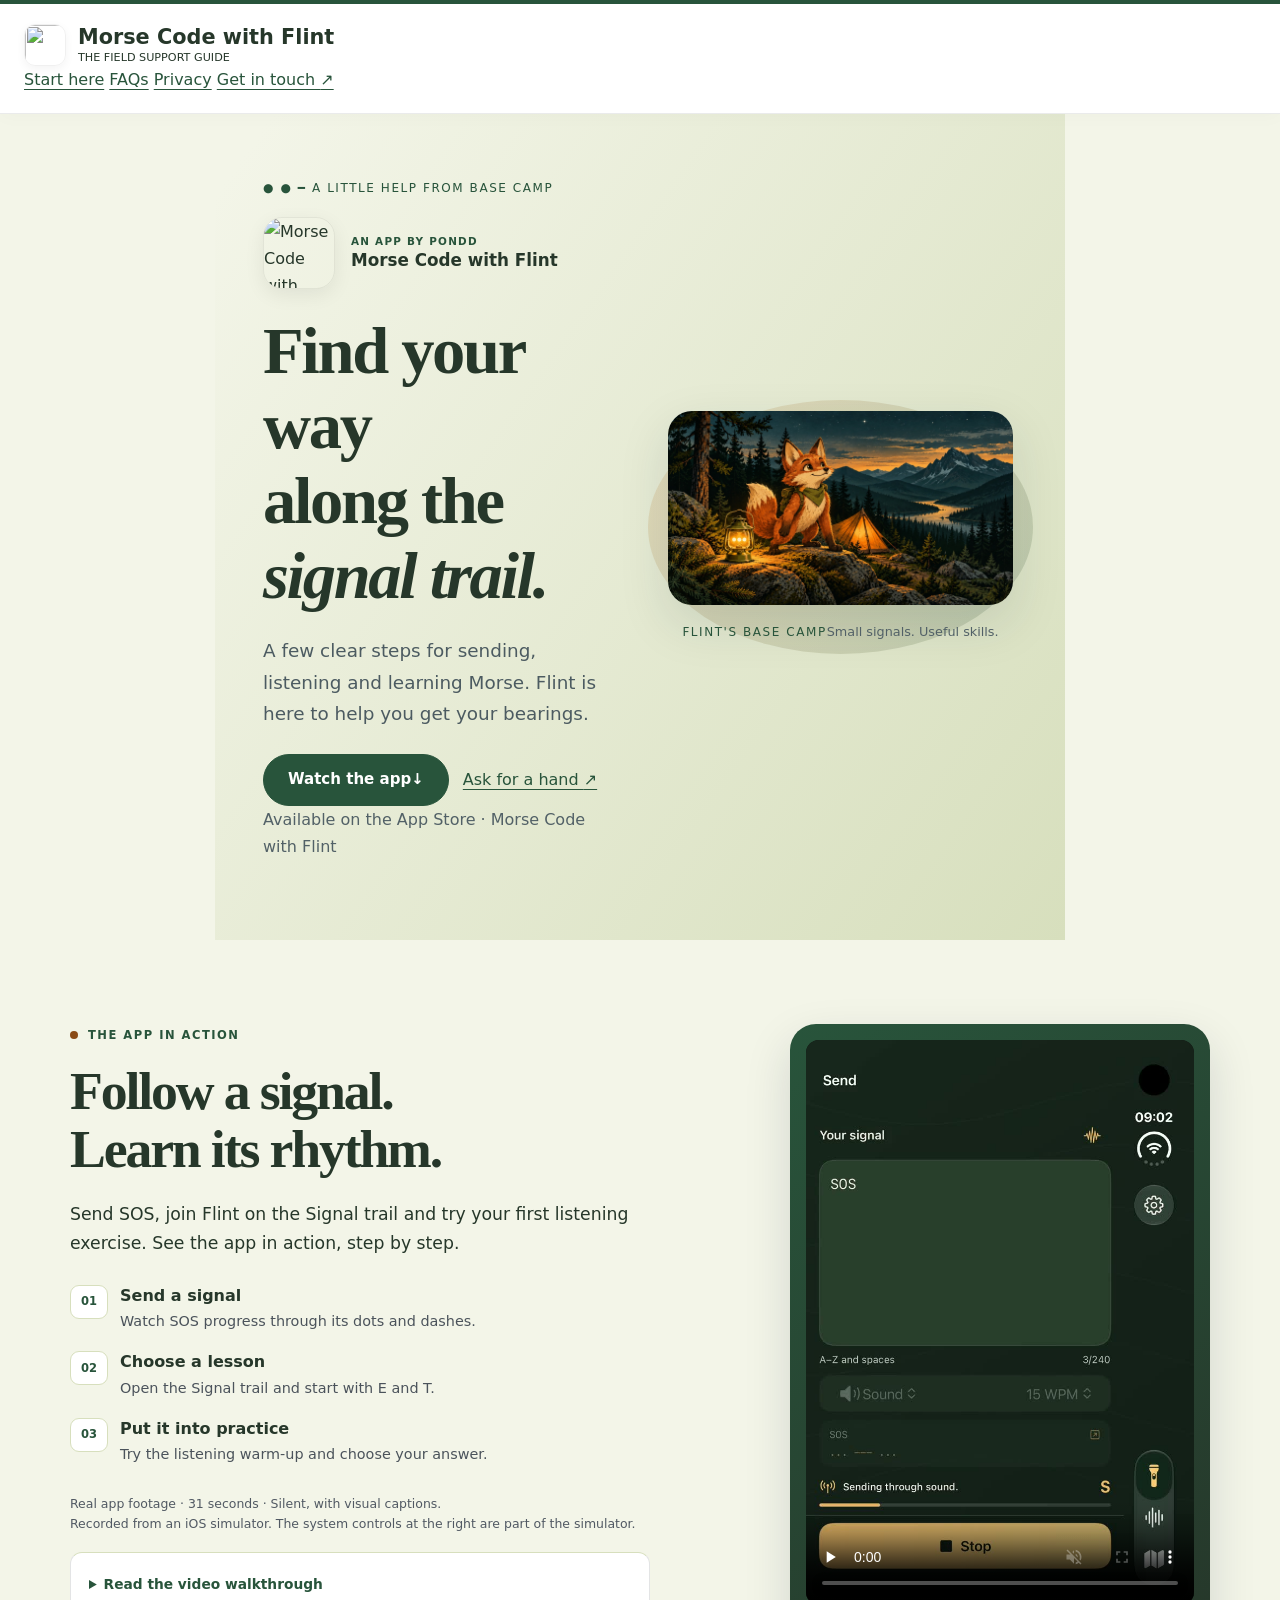
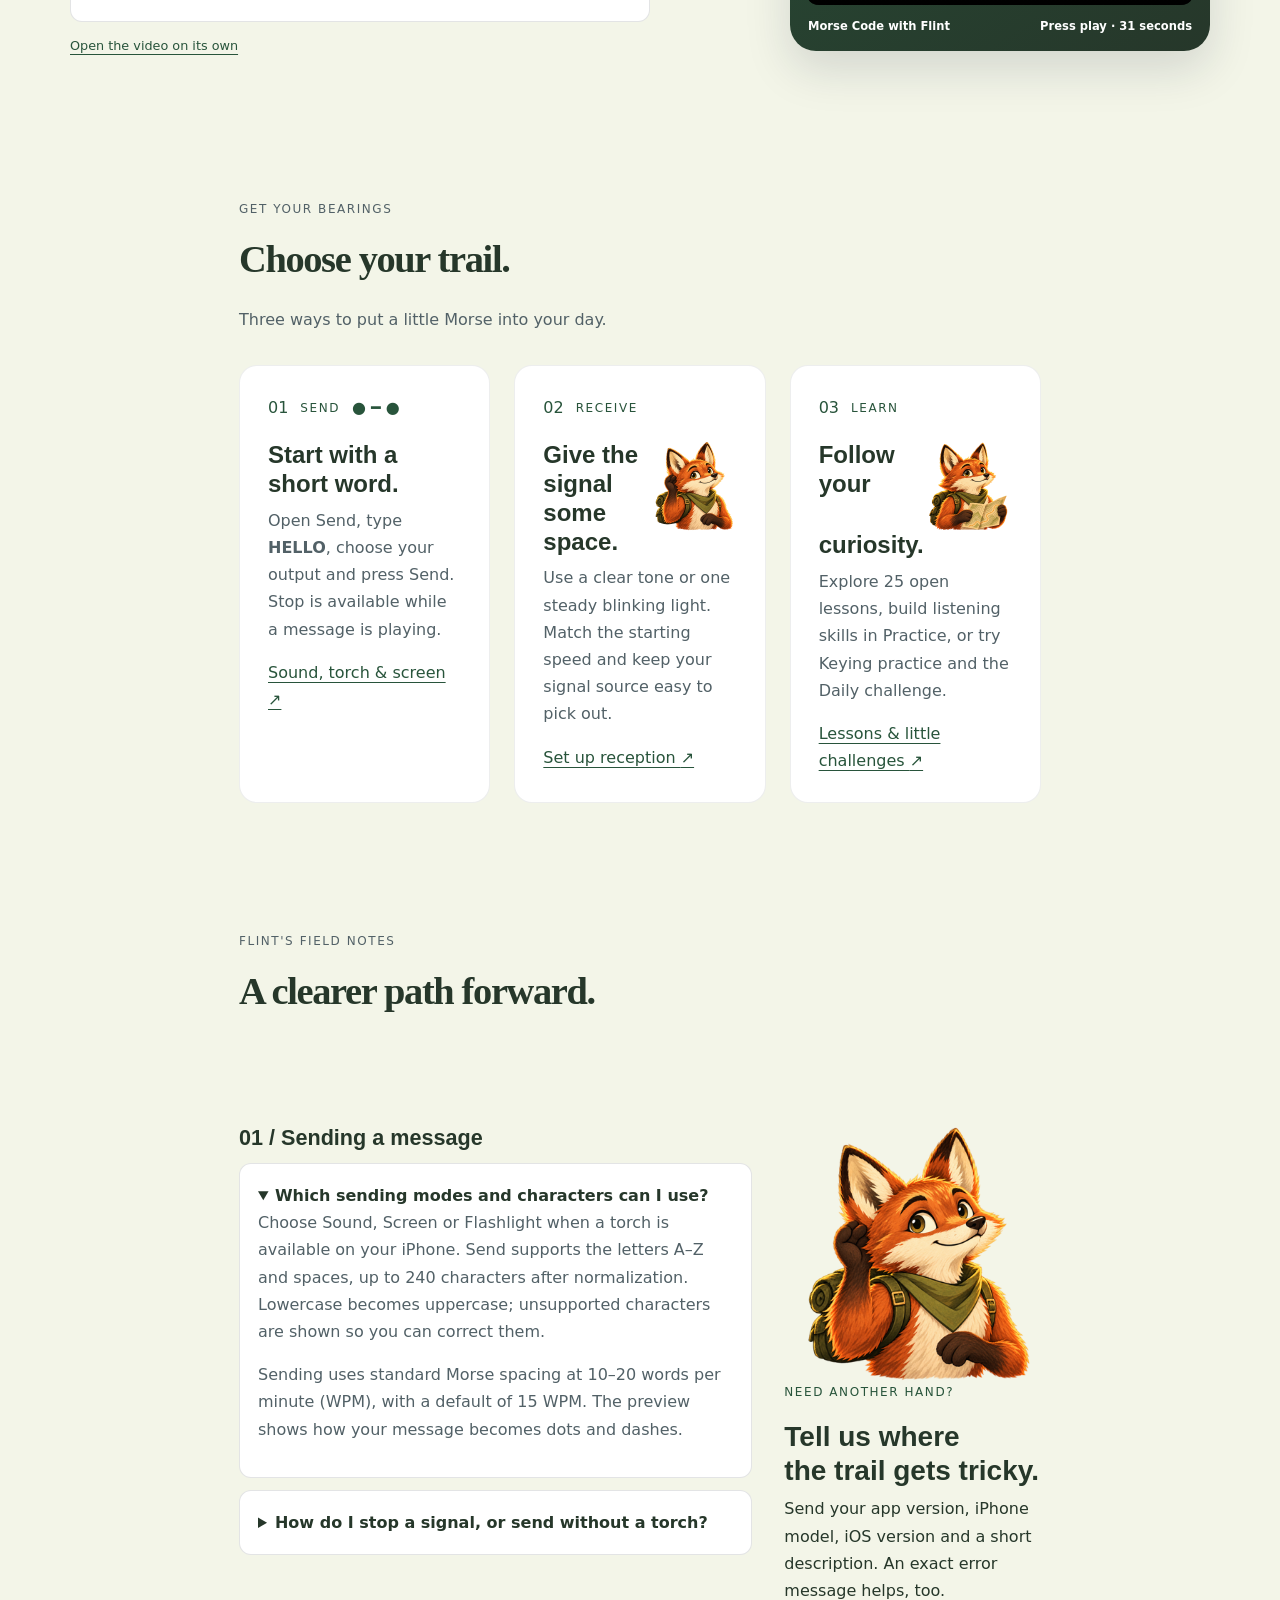
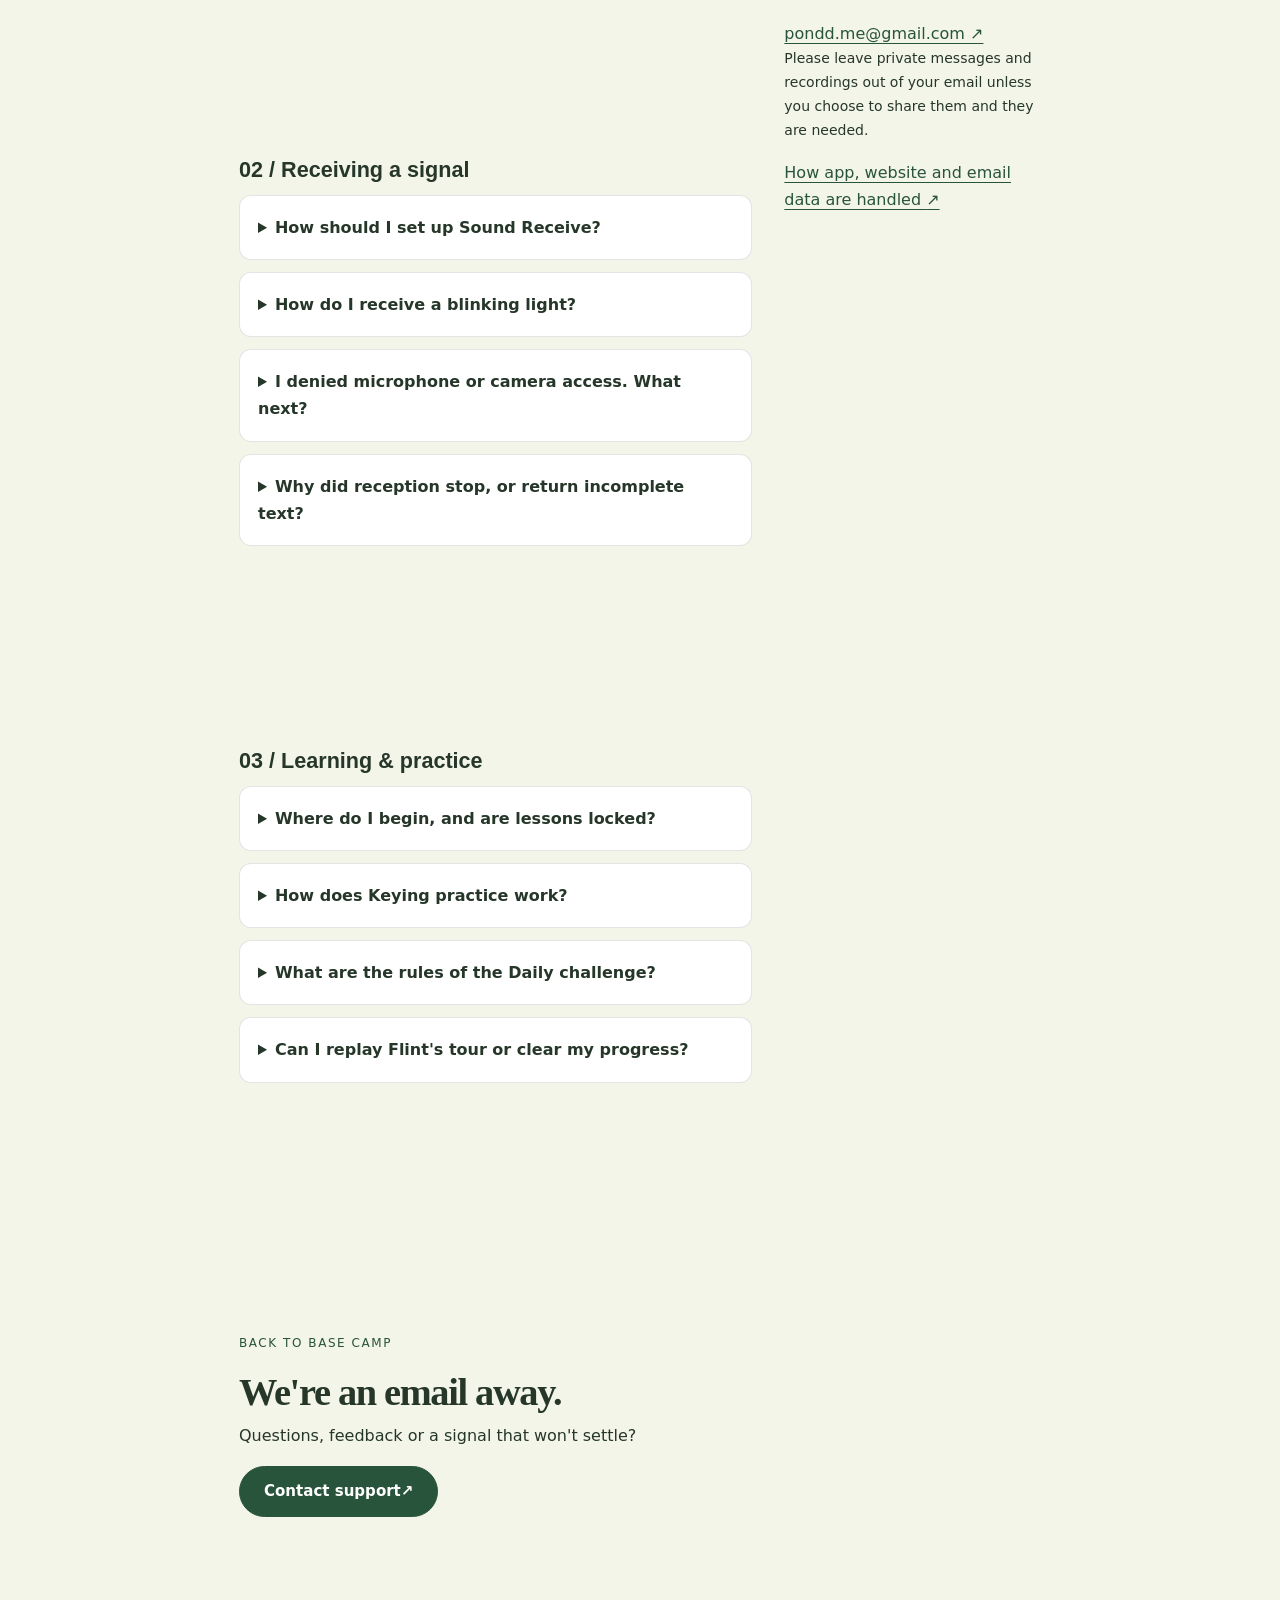
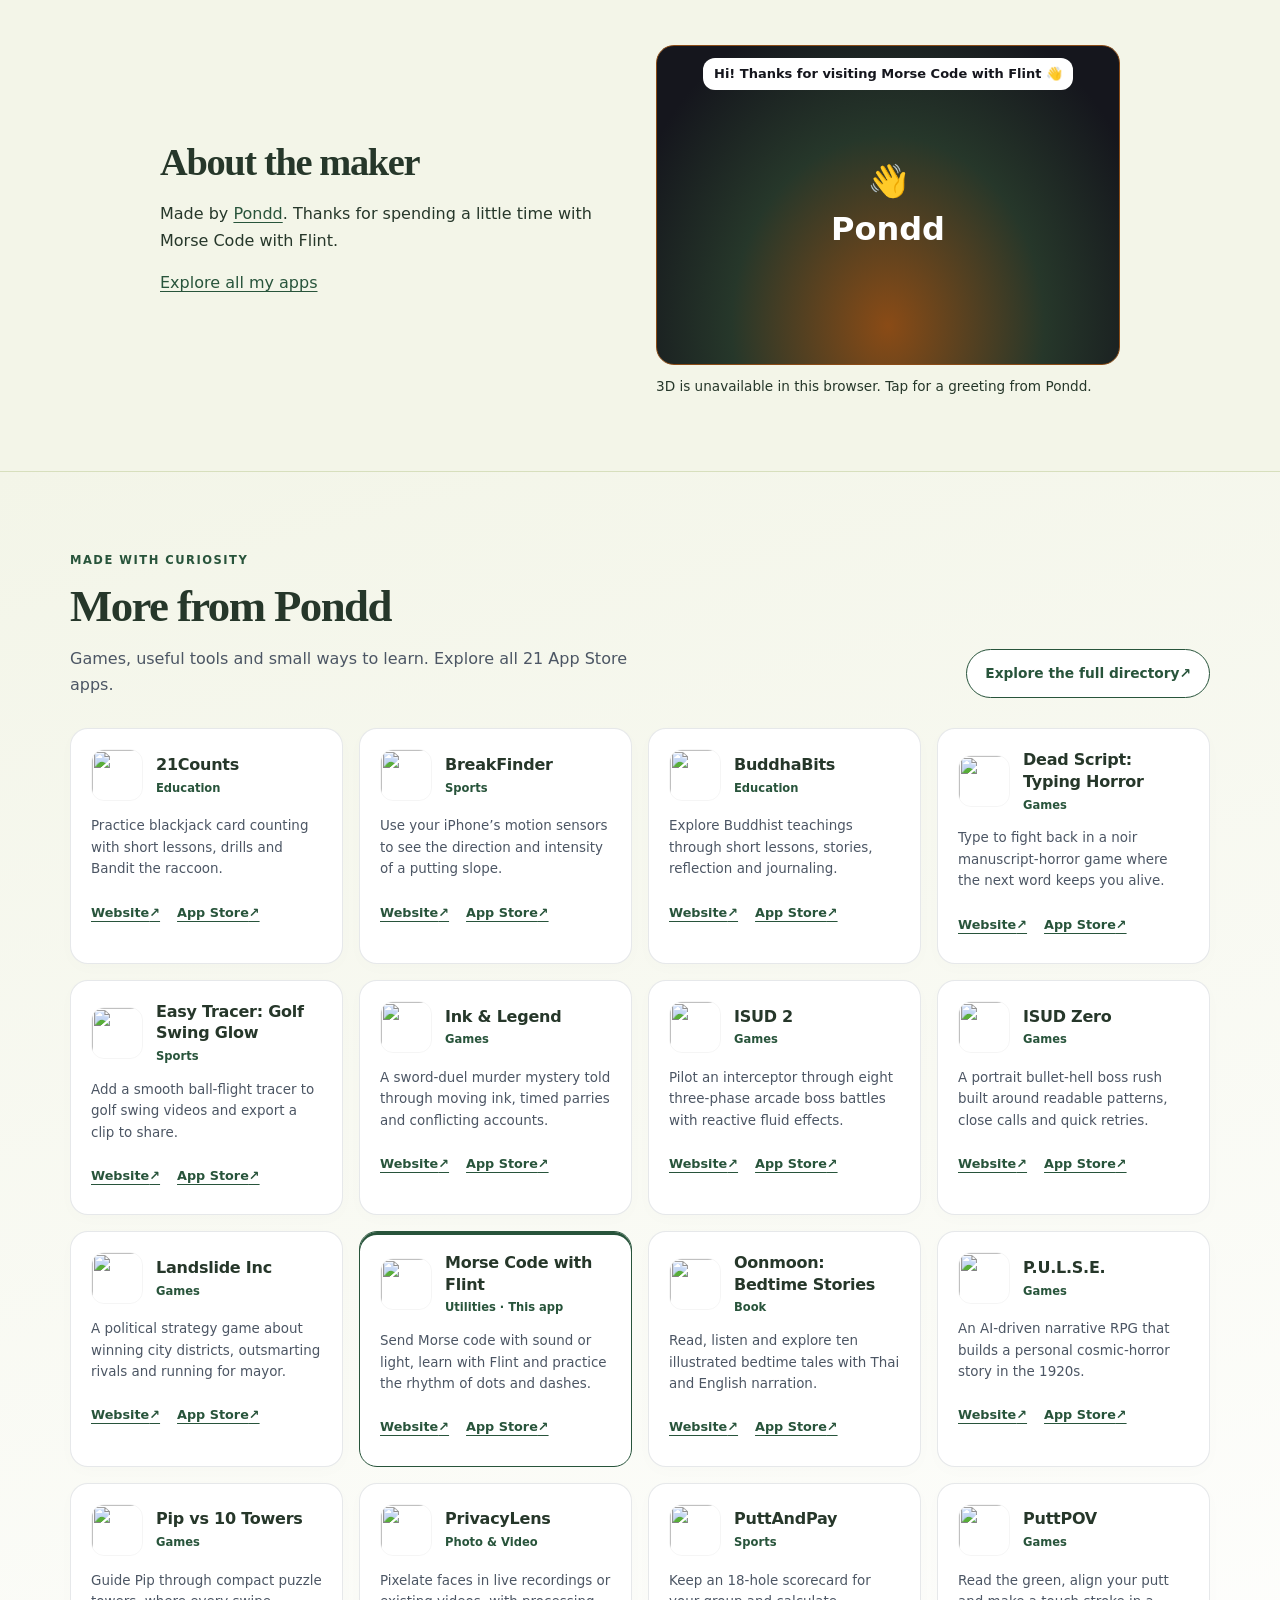
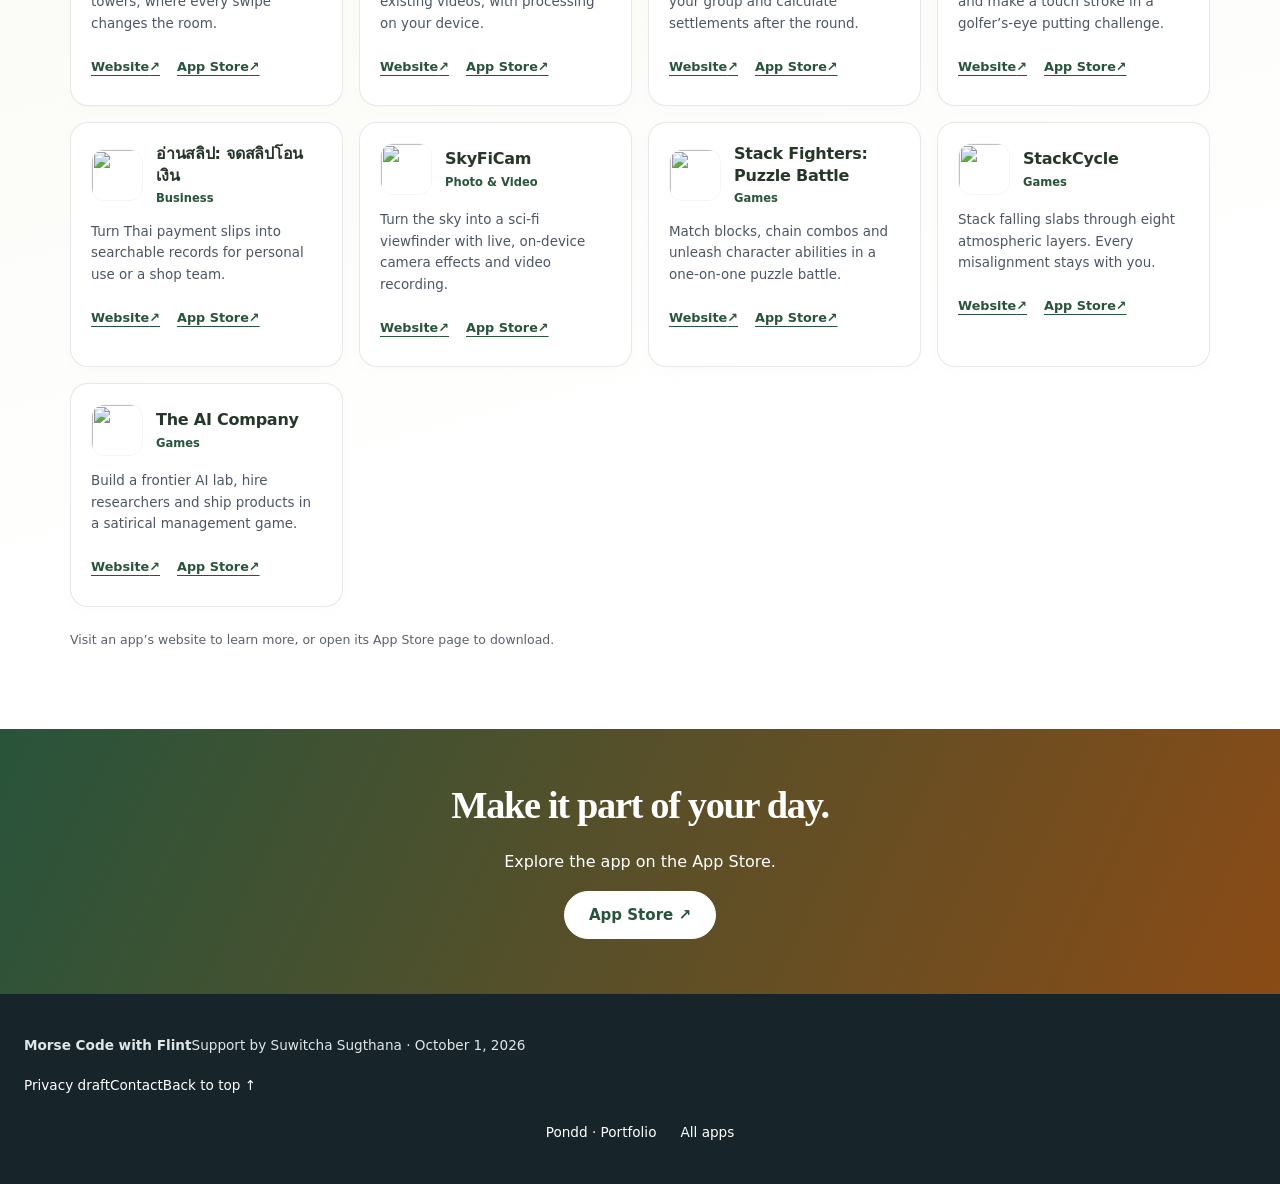
==== commit 061c9e6a: "Add real app highlight video with captions and accessible walkthrough" ====
--- a/index.html
+++ b/index.html
@@ -16,6 +16,7 @@
 <script type="module" src="pondd-character/init.js"></script>
 <link rel="stylesheet" href="app-family/brand.css?v=20261112">
 <link rel="icon" href="https://pond1982.github.io/Pondd-Page/assets/app-icons/6818069855.webp" type="image/webp">
+<link rel="stylesheet" href="highlights/highlights.css?v=20261112">
 </head>
 <body data-app-theme="flint-forest">
 <a class="skip-link" href="#main">Skip to content</a>
@@ -38,7 +39,7 @@
 <div class="app-identity"><img class="app-identity-icon" src="https://pond1982.github.io/Pondd-Page/assets/app-icons/6818069855.webp" width="72" height="72" alt="Morse Code with Flint app icon" decoding="async"><span><small>An app by Pondd</small><strong>Morse Code with Flint</strong></span></div><h1 id="hero-title">Find your way<br/>along the <em>signal trail.</em></h1>
 <p class="intro">A few clear steps for sending, listening and learning Morse. Flint is here to help you get your bearings.</p>
 <div class="hero-actions">
-<a class="button" href="#faqs">Find an answer <span aria-hidden="true">↓</span></a>
+<a class="button" href="#highlights">Watch the app <span aria-hidden="true">↓</span></a>
 <a class="text-link" href="mailto:pondd.me@gmail.com">Ask for a hand <span aria-hidden="true">↗</span></a>
 </div>
 <p class="development">Available on the App Store · Morse Code with Flint</p>
@@ -48,6 +49,30 @@
 <figcaption><span class="eyebrow">FLINT'S BASE CAMP</span><span>Small signals. Useful skills.</span></figcaption>
 </figure>
 </section>
+
+<!-- APP HIGHLIGHTS START -->
+<section class="app-highlights" id="highlights" aria-labelledby="highlight-title">
+  <div class="app-highlight-inner">
+    <div class="app-highlight-copy">
+      <p class="app-highlight-kicker">The app in action</p>
+      <h2 id="highlight-title">Follow a signal.<br>Learn its rhythm.</h2>
+      <p class="app-highlight-intro">Send SOS, join Flint on the Signal trail and try your first listening exercise. See the app in action, step by step.</p>
+      <ol class="app-highlight-beats"><li><span class="beat-number" aria-hidden="true">01</span><div><strong>Send a signal</strong><p>Watch SOS progress through its dots and dashes.</p></div></li><li><span class="beat-number" aria-hidden="true">02</span><div><strong>Choose a lesson</strong><p>Open the Signal trail and start with E and T.</p></div></li><li><span class="beat-number" aria-hidden="true">03</span><div><strong>Put it into practice</strong><p>Try the listening warm-up and choose your answer.</p></div></li></ol>
+      <p class="app-highlight-note" id="highlight-description">Real app footage · 31 seconds · Silent, with visual captions.<br>Recorded from an iOS simulator. The system controls at the right are part of the simulator.</p>
+      <details class="app-highlight-transcript"><summary>Read the video walkthrough</summary><p>The Send screen plays SOS and confirms the message was sent. The Learn screen opens with Flint’s Signal trail. Level 1 introduces E as one dot and T as one dash. A listening warm-up asks which letter was played. E is selected and the app marks the answer correct. This recording is silent; the app’s Morse tones are not included.</p></details>
+      <p class="app-highlight-fallback"><a href="highlights/morse-highlight.mp4">Open the video on its own</a></p>
+    </div>
+    <figure class="app-highlight-player">
+      <video controls muted playsinline preload="none" width="720" height="1048" poster="highlights/morse-poster.jpg" aria-label="Morse Code with Flint app highlight" aria-describedby="highlight-description">
+        <source src="highlights/morse-highlight.mp4" type="video/mp4">
+        <track kind="captions" src="highlights/morse-en.vtt" srclang="en" label="Visual guide (silent)" default>
+        <p>Your browser cannot play this video. <a href="highlights/morse-highlight.mp4">Open the MP4</a> or read the walkthrough above.</p>
+      </video>
+      <figcaption><span>Morse Code with Flint</span><span>Press play · 31 seconds</span></figcaption>
+    </figure>
+  </div>
+</section>
+<!-- APP HIGHLIGHTS END -->
 <section aria-labelledby="trail-title" class="wrap trail-section" id="getting-started">
 <div class="section-heading">
 <div><p class="eyebrow">GET YOUR BEARINGS</p><h2 id="trail-title">Choose your trail.</h2></div>
--- a/highlights/highlights.css
+++ b/highlights/highlights.css
@@ -0,0 +1,27 @@
+/* Native app highlights. Inherits each app's current brand palette. */
+body .app-highlights{padding:80px 24px;background:var(--brand-tint,#f4f5f7);color:var(--brand-ink,#202a30);scroll-margin-top:30px}
+body .app-highlight-inner{width:100%;max-width:1140px;margin:auto;display:grid;grid-template-columns:minmax(0,1fr) minmax(0,420px);gap:clamp(28px,6vw,80px);align-items:center}
+body .app-highlight-copy{min-width:0;max-width:580px}
+body .app-highlight-kicker{display:inline-flex;align-items:center;gap:10px;color:var(--brand-accent);font:750 .72rem/1.5 system-ui,sans-serif;letter-spacing:.13em;text-transform:uppercase;margin:0 0 18px}
+body .app-highlight-kicker:before{content:"";width:8px;height:8px;border-radius:50%;background:var(--brand-secondary)}
+body .app-highlights h2{font-size:clamp(2.2rem,4.2vw,3.7rem);line-height:1.08;letter-spacing:-.04em;margin:0 0 22px;color:var(--brand-ink)}
+body .app-highlight-intro{font-size:1.08rem;line-height:1.7;margin:0 0 26px}
+body .app-highlight-beats{list-style:none;margin:0 0 28px;padding:0;display:grid;gap:18px}
+body .app-highlight-beats li{display:grid;grid-template-columns:38px 1fr;gap:12px;align-items:start;margin:0;padding:0}
+body .app-highlight-beats .beat-number{display:flex;align-items:center;justify-content:center;min-height:34px;border:1px solid var(--brand-soft);border-radius:9px;color:var(--brand-accent);background:#fff;font:750 .72rem/1.5 system-ui,sans-serif}
+body .app-highlight-beats strong{display:block;font-size:1rem;line-height:1.4;margin:0 0 3px}
+body .app-highlight-beats p{font-size:.9rem;line-height:1.6;margin:0;color:#4b535b}
+body .app-highlight-note{font-size:.78rem;line-height:1.6;color:#515963;margin:0 0 18px}
+body .app-highlight-transcript{border-top:1px solid var(--brand-soft);padding-top:14px;margin:0;font-size:.86rem;line-height:1.65}
+body .app-highlight-transcript summary{cursor:pointer;color:var(--brand-accent);font-weight:700;padding:6px 0;min-height:36px}
+body .app-highlight-transcript p{margin:12px 0 0}
+body .app-highlight-player{margin:0;min-width:0;padding:16px;border-radius:26px;background:linear-gradient(145deg,var(--brand-accent),var(--brand-ink));box-shadow:0 18px 46px #14223825;color:#fff}
+body .app-highlight-player video{display:block;width:100%;height:auto;aspect-ratio:720/1048;object-fit:contain;background:#111;border-radius:13px}
+body .app-highlight-player video::cue{font:500 14px/1.5 system-ui,sans-serif;background:#101820e8;color:#fff}
+body .app-highlight-player figcaption{display:flex;align-items:center;justify-content:space-between;flex-wrap:wrap;gap:4px 12px;margin:12px 2px 0;font:650 .72rem/1.6 system-ui,sans-serif;color:#fff}
+body .app-highlights a:focus-visible,body .app-highlights summary:focus-visible,body .app-highlights video:focus-visible{outline:3px solid var(--brand-secondary);outline-offset:5px}
+body .app-highlight-fallback{font-size:.8rem;line-height:1.5;margin:14px 0 0}
+body .app-highlight-fallback a{color:var(--brand-accent);text-decoration:underline;text-underline-offset:4px}
+@media(max-width:760px){body .app-highlights{padding:56px 20px}body .app-highlight-inner{grid-template-columns:1fr;gap:28px}body .app-highlight-player{max-width:420px;width:100%;margin-inline:auto}body .app-highlights h2{font-size:clamp(2.1rem,8vw,3rem)}}
+@media(max-width:380px){body .app-highlights{padding-inline:16px}body .app-highlight-player{padding:10px;border-radius:20px}body .app-highlight-player figcaption{font-size:.65rem}}
+@media(prefers-reduced-motion:reduce){body .app-highlights *{animation:none!important;transition:none!important}}
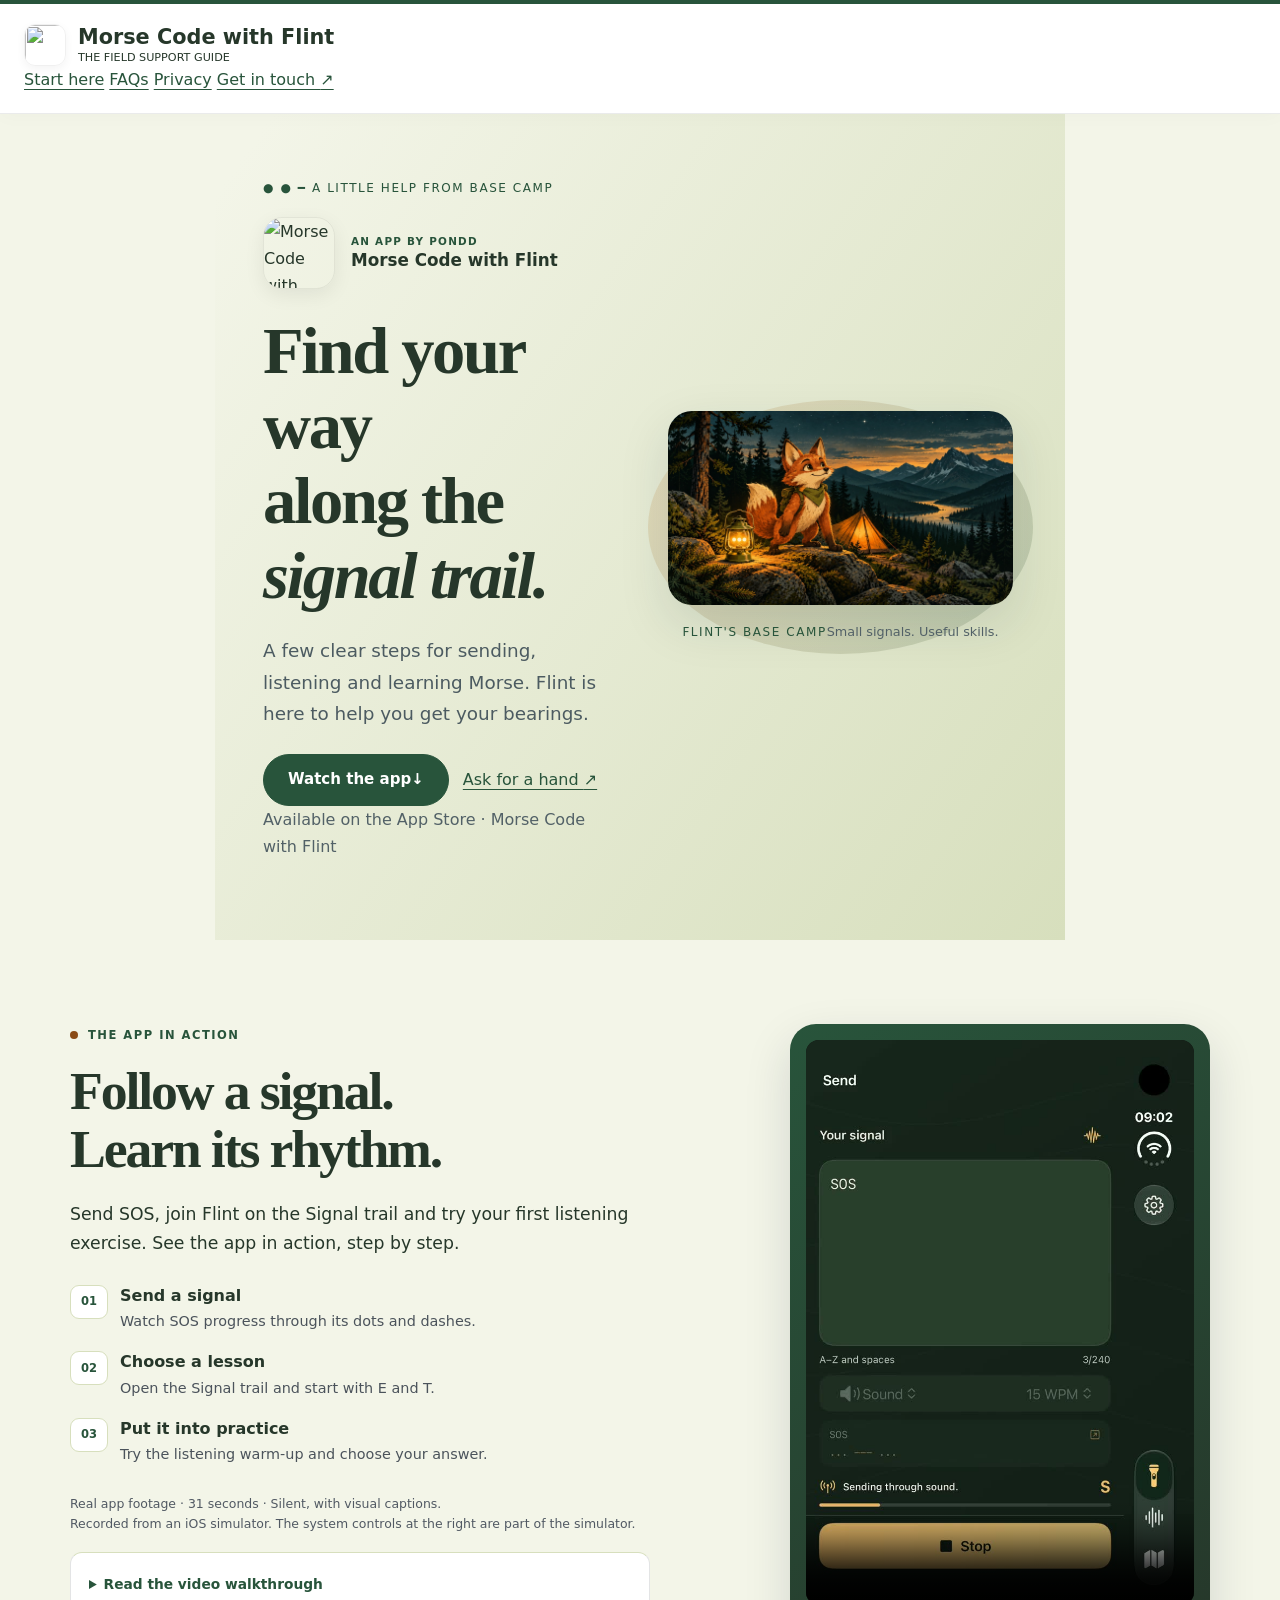
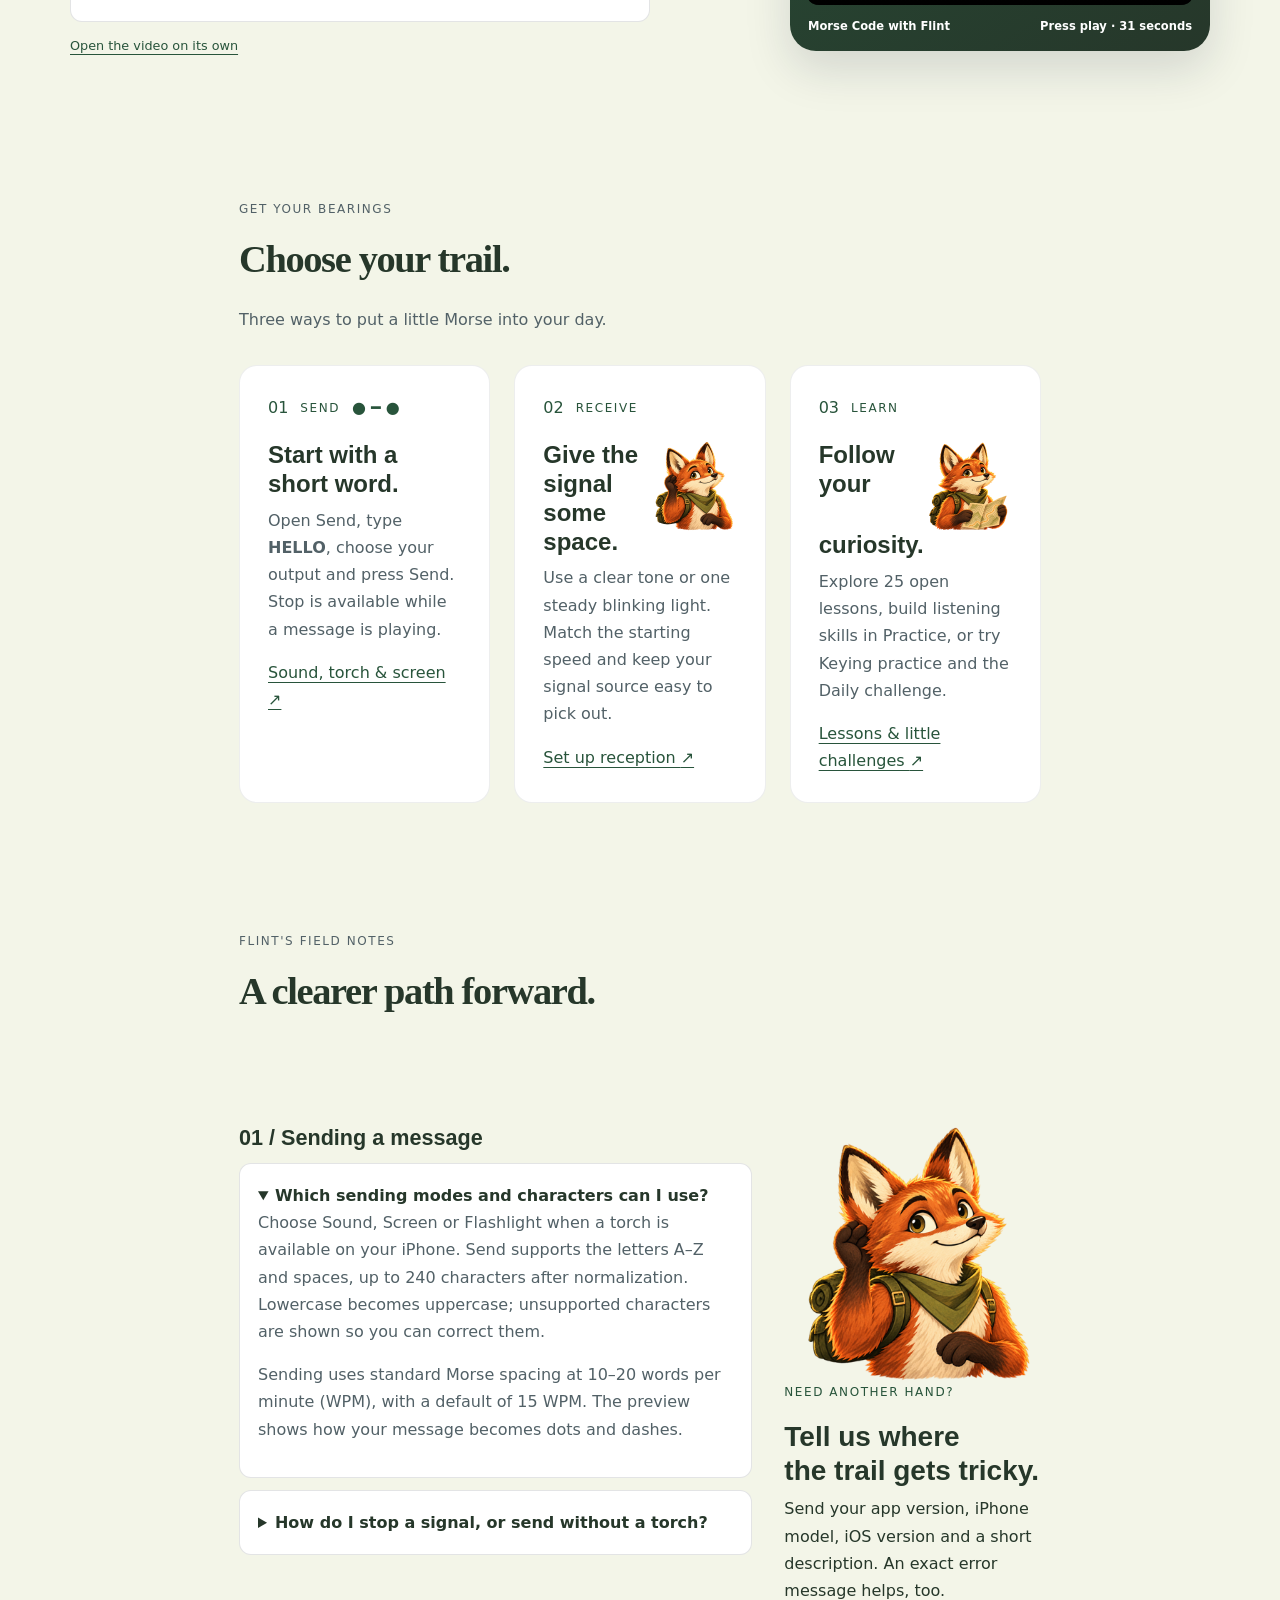
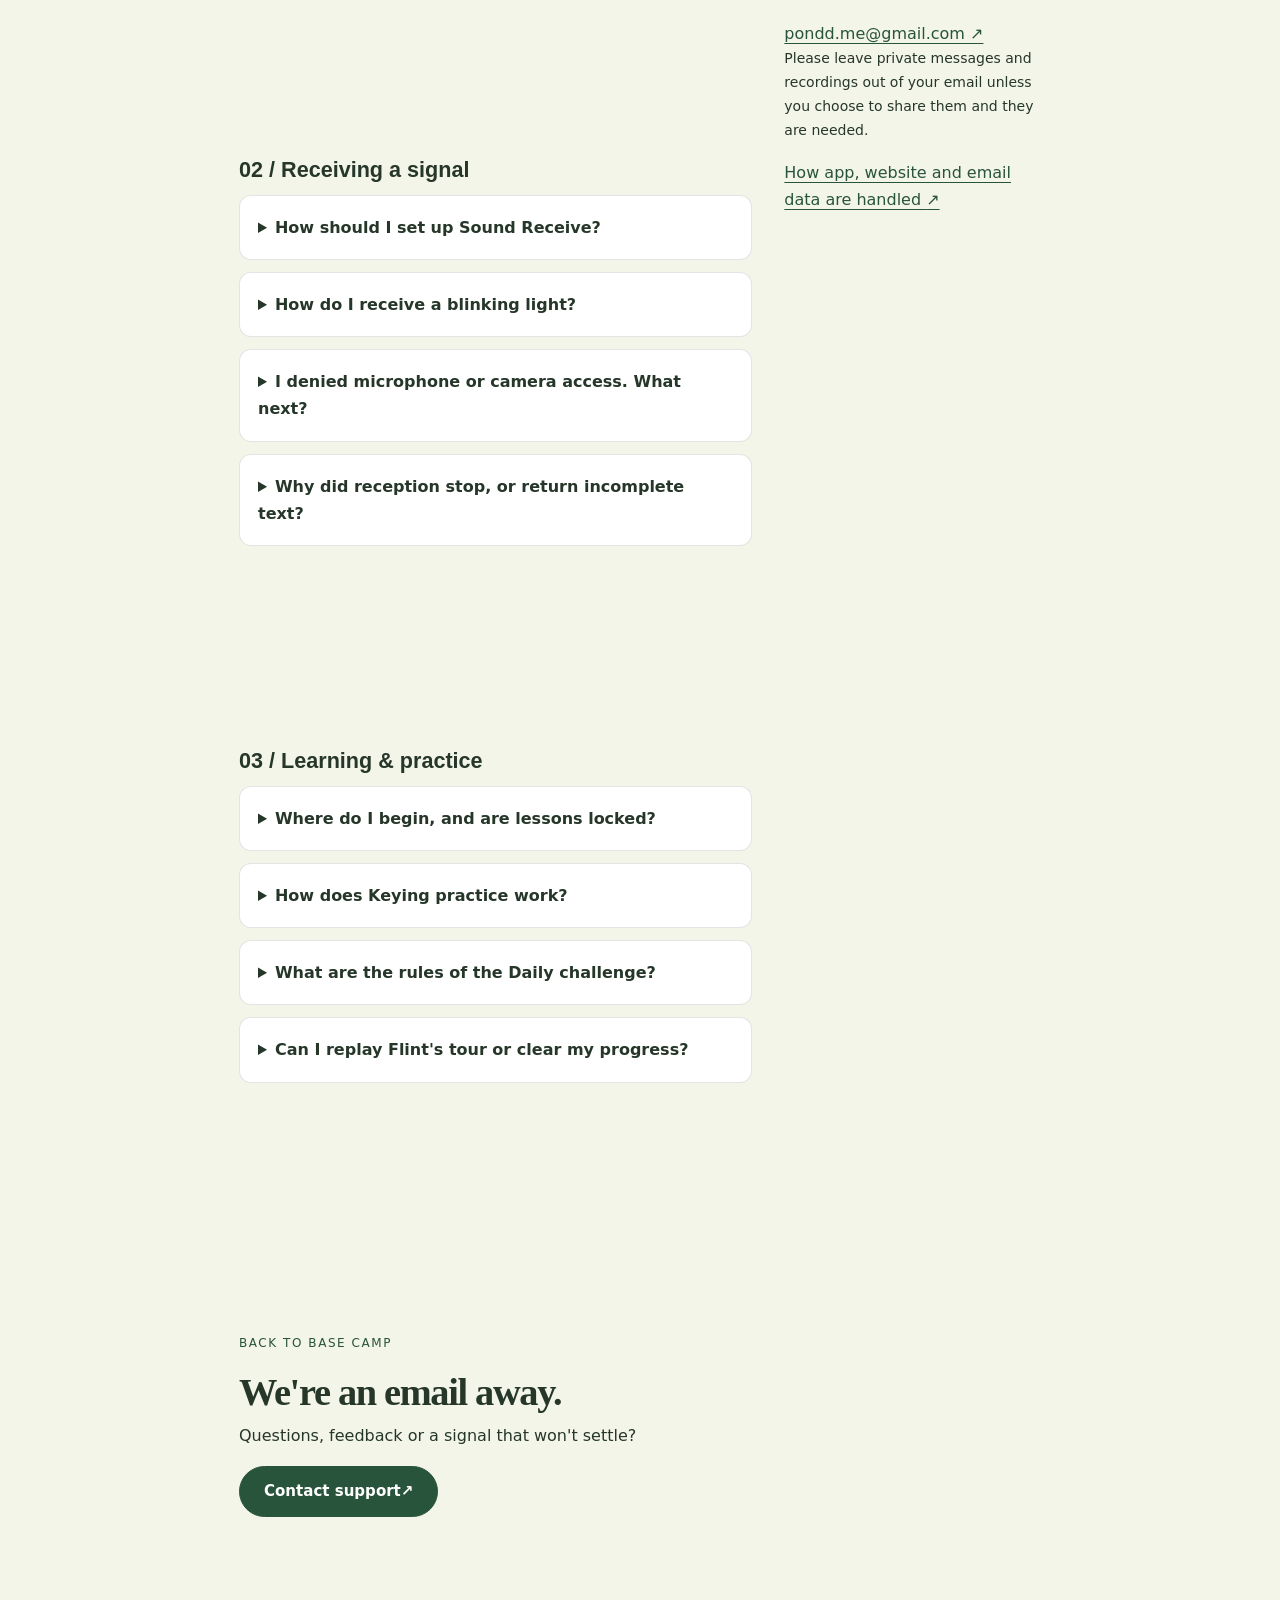
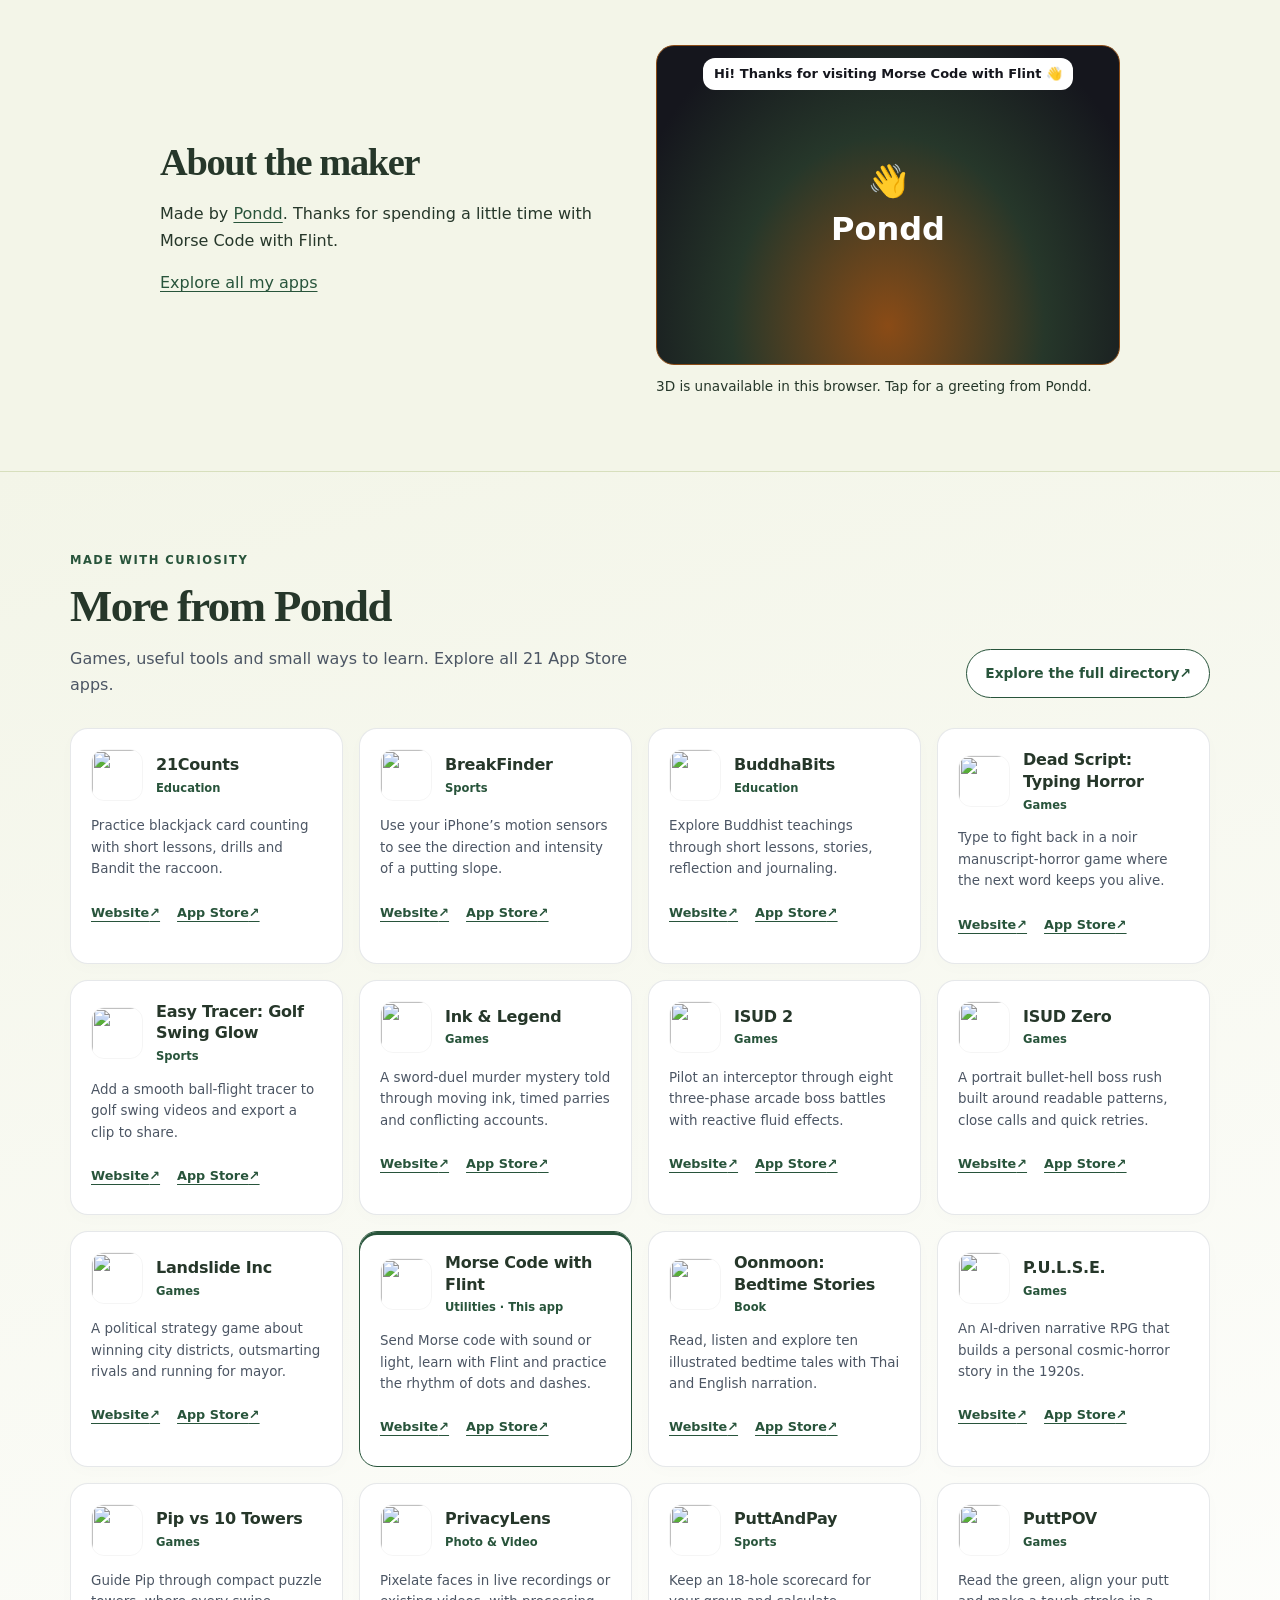
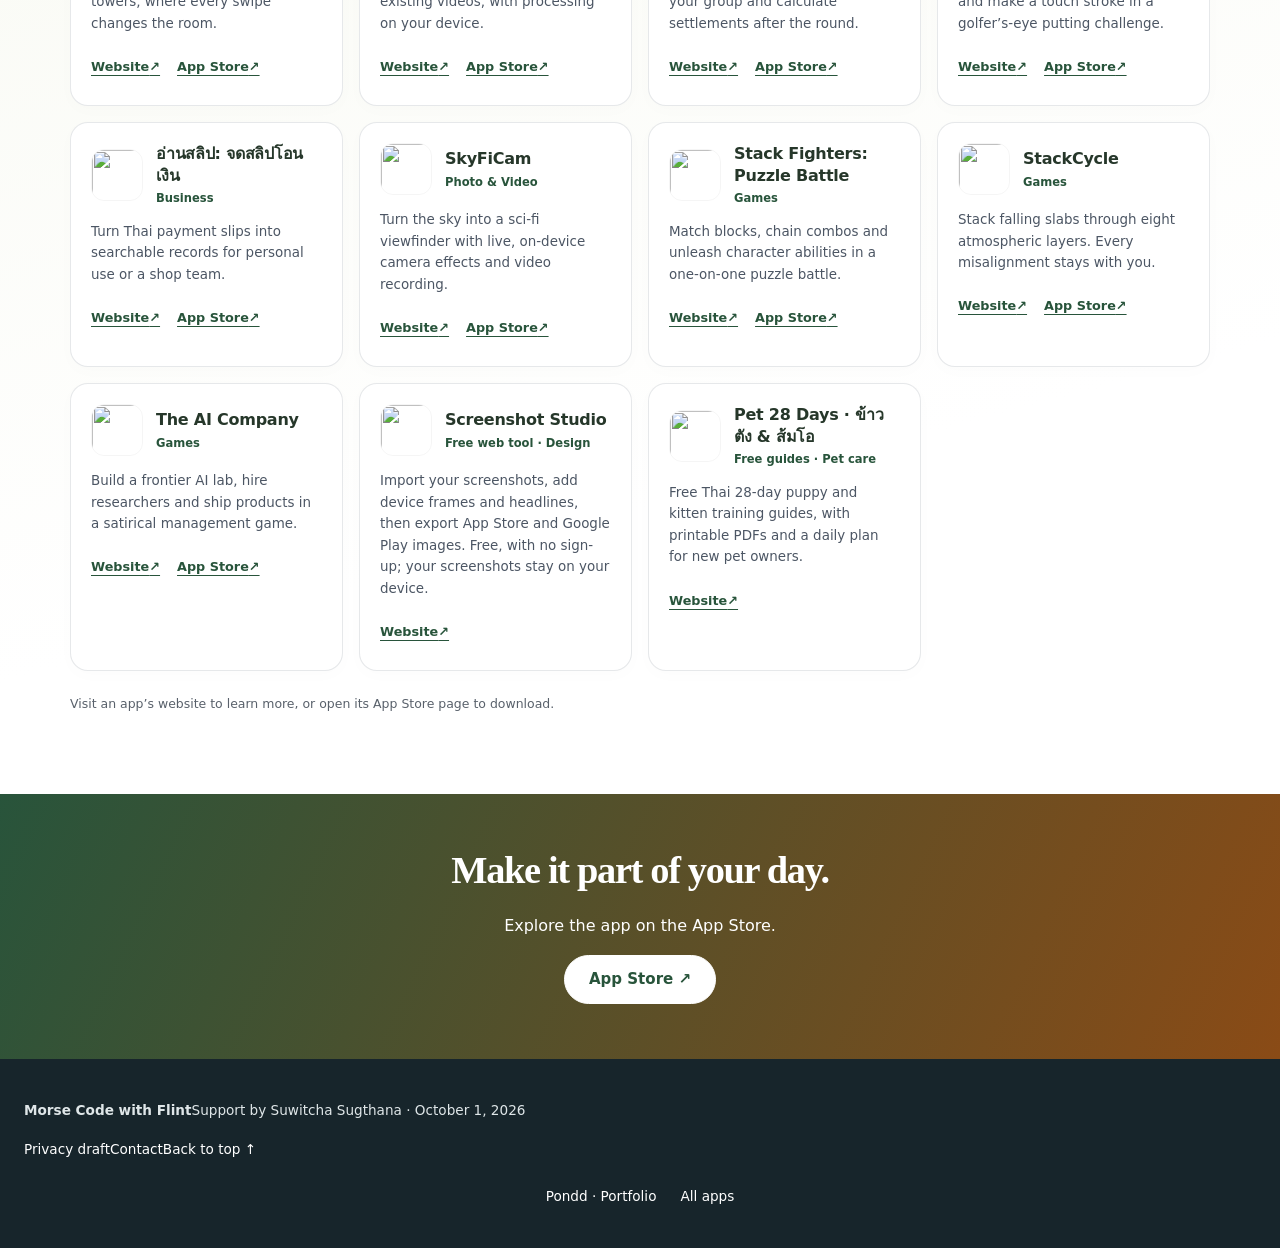
==== commit 3b92c1f4: "Connect Pet 28 Days with Pondd website network" ====
--- a/index.html
+++ b/index.html
@@ -175,7 +175,7 @@
 <section class="pondd-about" id="about" data-pondd-character data-character-locale="en" aria-label="About the maker"><div class="pondd-about-inner"><div><h2>About the maker</h2><p>Made by <a href="https://pond1982.github.io/Pondd-Page/">Pondd</a>. Thanks for spending a little time with Morse Code with Flint.</p><p><a href="https://pond1982.github.io/Pondd-Page/index.html#apps">Explore all my apps</a></p></div><div><button class="pondd-character-stage" type="button" aria-label="Change Pondd’s dance" aria-describedby="pondd-character-hint"><span class="pondd-character-fallback" aria-hidden="true">👋<br>Pondd</span><span class="bubble" role="status" aria-live="polite">Hi! Thanks for visiting Morse Code with Flint 👋</span></button><p class="pondd-character-hint" id="pondd-character-hint">Tap the character or press Enter to change the dance.</p><button class="pondd-character-pause" type="button" aria-pressed="false" hidden>Pause dancing</button><noscript><p>The 3D Easter egg needs JavaScript. You can still explore the rest of the site.</p></noscript></div></div><script type="application/json" class="pondd-character-lines">["Hi! Thanks for visiting Morse Code with Flint 👋", "Tap me to change the dance!", "ขอบคุณที่แวะมาครับ 🙏", "A little rhythm between dots and dashes.", "Like it? Explore my other apps ♥", "One more spin!"]</script></section>
 <!-- Pondd character end -->
 <!-- APP FAMILY START -->
-<section class="app-family" id="more-apps" aria-labelledby="app-family-title"><div class="app-family-inner"><div class="app-family-heading"><div><p class="app-family-kicker">Made with curiosity</p><h2 id="app-family-title">More from Pondd</h2><p class="app-family-intro">Games, useful tools and small ways to learn. Explore all 21 App Store apps.</p></div><a class="app-family-directory" href="https://pond1982.github.io/Pondd-Page/apps.html">Explore the full directory <span aria-hidden="true">↗</span></a></div><ul class="app-family-list" role="list"><li class="app-family-item" data-app-id="6763789288"><article aria-labelledby="family-6763789288"><div class="app-family-card-top"><img class="app-family-icon" src="https://pond1982.github.io/Pondd-Page/assets/app-icons/6763789288.webp" width="52" height="52" alt="" decoding="async" loading="lazy"><div><h3 id="family-6763789288">21Counts</h3><p class="app-family-meta">Education</p></div></div><p class="app-family-summary" lang="en">Practice blackjack card counting with short lessons, drills and Bandit the raccoon.</p><div class="app-family-links"><a href="https://pond1982.github.io/21Counts-Web/" aria-label="21Counts website">Website <span aria-hidden="true">↗</span></a><a href="https://apps.apple.com/gb/app/21counts/id6763789288" aria-label="21Counts on the App Store">App Store <span aria-hidden="true">↗</span></a></div></article></li><li class="app-family-item" data-app-id="6752389773"><article aria-labelledby="family-6752389773"><div class="app-family-card-top"><img class="app-family-icon" src="https://pond1982.github.io/Pondd-Page/assets/app-icons/6752389773.webp" width="52" height="52" alt="" decoding="async" loading="lazy"><div><h3 id="family-6752389773">BreakFinder</h3><p class="app-family-meta">Sports</p></div></div><p class="app-family-summary" lang="en">Use your iPhone’s motion sensors to see the direction and intensity of a putting slope.</p><div class="app-family-links"><a href="https://breakfinderweb.pages.dev/" aria-label="BreakFinder website">Website <span aria-hidden="true">↗</span></a><a href="https://apps.apple.com/gb/app/breakfinder/id6752389773" aria-label="BreakFinder on the App Store">App Store <span aria-hidden="true">↗</span></a></div></article></li><li class="app-family-item" data-app-id="6764710521"><article aria-labelledby="family-6764710521"><div class="app-family-card-top"><img class="app-family-icon" src="https://pond1982.github.io/Pondd-Page/assets/app-icons/6764710521.webp" width="52" height="52" alt="" decoding="async" loading="lazy"><div><h3 id="family-6764710521">BuddhaBits</h3><p class="app-family-meta">Education</p></div></div><p class="app-family-summary" lang="en">Explore Buddhist teachings through short lessons, stories, reflection and journaling.</p><div class="app-family-links"><a href="https://pond1982.github.io/BuddhaBits-web/index.html" aria-label="BuddhaBits website">Website <span aria-hidden="true">↗</span></a><a href="https://apps.apple.com/gb/app/buddhabits/id6764710521" aria-label="BuddhaBits on the App Store">App Store <span aria-hidden="true">↗</span></a></div></article></li><li class="app-family-item" data-app-id="6775353218"><article aria-labelledby="family-6775353218"><div class="app-family-card-top"><img class="app-family-icon" src="https://pond1982.github.io/Pondd-Page/assets/app-icons/6775353218.webp" width="52" height="52" alt="" decoding="async" loading="lazy"><div><h3 id="family-6775353218">Dead Script: Typing Horror</h3><p class="app-family-meta">Games</p></div></div><p class="app-family-summary" lang="en">Type to fight back in a noir manuscript-horror game where the next word keeps you alive.</p><div class="app-family-links"><a href="https://pond1982.github.io/iosdeadscriptweb/index.html" aria-label="Dead Script: Typing Horror website">Website <span aria-hidden="true">↗</span></a><a href="https://apps.apple.com/gb/app/dead-script-typing-horror/id6775353218" aria-label="Dead Script: Typing Horror on the App Store">App Store <span aria-hidden="true">↗</span></a></div></article></li><li class="app-family-item" data-app-id="6753145486"><article aria-labelledby="family-6753145486"><div class="app-family-card-top"><img class="app-family-icon" src="https://pond1982.github.io/Pondd-Page/assets/app-icons/6753145486.webp" width="52" height="52" alt="" decoding="async" loading="lazy"><div><h3 id="family-6753145486">Easy Tracer: Golf Swing Glow</h3><p class="app-family-meta">Sports</p></div></div><p class="app-family-summary" lang="en">Add a smooth ball-flight tracer to golf swing videos and export a clip to share.</p><div class="app-family-links"><a href="https://easy-tracer-web.pages.dev/" aria-label="Easy Tracer: Golf Swing Glow website">Website <span aria-hidden="true">↗</span></a><a href="https://apps.apple.com/gb/app/easy-tracer-golf-swing-glow/id6753145486" aria-label="Easy Tracer: Golf Swing Glow on the App Store">App Store <span aria-hidden="true">↗</span></a></div></article></li><li class="app-family-item" data-app-id="6830747339"><article aria-labelledby="family-6830747339"><div class="app-family-card-top"><img class="app-family-icon" src="https://pond1982.github.io/Pondd-Page/assets/app-icons/6830747339.webp" width="52" height="52" alt="" decoding="async" loading="lazy"><div><h3 id="family-6830747339">Ink &amp; Legend</h3><p class="app-family-meta">Games</p></div></div><p class="app-family-summary" lang="en">A sword-duel murder mystery told through moving ink, timed parries and conflicting accounts.</p><div class="app-family-links"><a href="https://pond1982.github.io/ink-and-legend-site/" aria-label="Ink &amp; Legend website">Website <span aria-hidden="true">↗</span></a><a href="https://apps.apple.com/gb/app/ink-legend/id6830747339" aria-label="Ink &amp; Legend on the App Store">App Store <span aria-hidden="true">↗</span></a></div></article></li><li class="app-family-item" data-app-id="6824559010"><article aria-labelledby="family-6824559010"><div class="app-family-card-top"><img class="app-family-icon" src="https://pond1982.github.io/Pondd-Page/assets/app-icons/6824559010.webp" width="52" height="52" alt="" decoding="async" loading="lazy"><div><h3 id="family-6824559010">ISUD 2</h3><p class="app-family-meta">Games</p></div></div><p class="app-family-summary" lang="en">Pilot an interceptor through eight three-phase arcade boss battles with reactive fluid effects.</p><div class="app-family-links"><a href="https://pond1982.github.io/ISUD-Website/isud2-support.html" aria-label="ISUD 2 website">Website <span aria-hidden="true">↗</span></a><a href="https://apps.apple.com/gb/app/isud-2/id6824559010" aria-label="ISUD 2 on the App Store">App Store <span aria-hidden="true">↗</span></a></div></article></li><li class="app-family-item" data-app-id="6765926399"><article aria-labelledby="family-6765926399"><div class="app-family-card-top"><img class="app-family-icon" src="https://pond1982.github.io/Pondd-Page/assets/app-icons/6765926399.webp" width="52" height="52" alt="" decoding="async" loading="lazy"><div><h3 id="family-6765926399">ISUD Zero</h3><p class="app-family-meta">Games</p></div></div><p class="app-family-summary" lang="en">A portrait bullet-hell boss rush built around readable patterns, close calls and quick retries.</p><div class="app-family-links"><a href="https://pond1982.github.io/ISUD-Website/" aria-label="ISUD Zero website">Website <span aria-hidden="true">↗</span></a><a href="https://apps.apple.com/gb/app/isud-zero/id6765926399" aria-label="ISUD Zero on the App Store">App Store <span aria-hidden="true">↗</span></a></div></article></li><li class="app-family-item" data-app-id="6761601860"><article aria-labelledby="family-6761601860"><div class="app-family-card-top"><img class="app-family-icon" src="https://pond1982.github.io/Pondd-Page/assets/app-icons/6761601860.webp" width="52" height="52" alt="" decoding="async" loading="lazy"><div><h3 id="family-6761601860">Landslide Inc</h3><p class="app-family-meta">Games</p></div></div><p class="app-family-summary" lang="en">A political strategy game about winning city districts, outsmarting rivals and running for mayor.</p><div class="app-family-links"><a href="https://pond1982.github.io/Landslide-Web/index.html" aria-label="Landslide Inc website">Website <span aria-hidden="true">↗</span></a><a href="https://apps.apple.com/gb/app/landslide-inc/id6761601860" aria-label="Landslide Inc on the App Store">App Store <span aria-hidden="true">↗</span></a></div></article></li><li class="app-family-item is-current" data-app-id="6818069855"><article aria-labelledby="family-6818069855"><div class="app-family-card-top"><img class="app-family-icon" src="https://pond1982.github.io/Pondd-Page/assets/app-icons/6818069855.webp" width="52" height="52" alt="" decoding="async" loading="lazy"><div><h3 id="family-6818069855">Morse Code with Flint</h3><p class="app-family-meta">Utilities · This app</p></div></div><p class="app-family-summary" lang="en">Send Morse code with sound or light, learn with Flint and practice the rhythm of dots and dashes.</p><div class="app-family-links"><a href="https://pond1982.github.io/Morse-Support-Site/" aria-label="Morse Code with Flint website">Website <span aria-hidden="true">↗</span></a><a href="https://apps.apple.com/gb/app/morse-code-with-flint/id6818069855" aria-label="Morse Code with Flint on the App Store">App Store <span aria-hidden="true">↗</span></a></div></article></li><li class="app-family-item" data-app-id="6821338637"><article aria-labelledby="family-6821338637"><div class="app-family-card-top"><img class="app-family-icon" src="https://pond1982.github.io/Pondd-Page/assets/app-icons/6821338637.webp" width="52" height="52" alt="" decoding="async" loading="lazy"><div><h3 id="family-6821338637">Oonmoon: Bedtime Stories</h3><p class="app-family-meta">Book</p></div></div><p class="app-family-summary" lang="en">Read, listen and explore ten illustrated bedtime tales with Thai and English narration.</p><div class="app-family-links"><a href="https://pond1982.github.io/Oonmoon-Website/en/" aria-label="Oonmoon: Bedtime Stories website">Website <span aria-hidden="true">↗</span></a><a href="https://apps.apple.com/gb/app/oonmoon-bedtime-stories/id6821338637" aria-label="Oonmoon: Bedtime Stories on the App Store">App Store <span aria-hidden="true">↗</span></a></div></article></li><li class="app-family-item" data-app-id="6762054116"><article aria-labelledby="family-6762054116"><div class="app-family-card-top"><img class="app-family-icon" src="https://pond1982.github.io/Pondd-Page/assets/app-icons/6762054116.webp" width="52" height="52" alt="" decoding="async" loading="lazy"><div><h3 id="family-6762054116">P.U.L.S.E.</h3><p class="app-family-meta">Games</p></div></div><p class="app-family-summary" lang="en">An AI-driven narrative RPG that builds a personal cosmic-horror story in the 1920s.</p><div class="app-family-links"><a href="https://pulse-web-5vx.pages.dev/" aria-label="P.U.L.S.E. website">Website <span aria-hidden="true">↗</span></a><a href="https://apps.apple.com/gb/app/p-u-l-s-e/id6762054116" aria-label="P.U.L.S.E. on the App Store">App Store <span aria-hidden="true">↗</span></a></div></article></li><li class="app-family-item" data-app-id="6766553847"><article aria-labelledby="family-6766553847"><div class="app-family-card-top"><img class="app-family-icon" src="https://pond1982.github.io/Pondd-Page/assets/app-icons/6766553847.webp" width="52" height="52" alt="" decoding="async" loading="lazy"><div><h3 id="family-6766553847">Pip vs 10 Towers</h3><p class="app-family-meta">Games</p></div></div><p class="app-family-summary" lang="en">Guide Pip through compact puzzle towers, where every swipe changes the room.</p><div class="app-family-links"><a href="https://pond1982.github.io/StepBlade-Website/index.html" aria-label="Pip vs 10 Towers website">Website <span aria-hidden="true">↗</span></a><a href="https://apps.apple.com/gb/app/pip-vs-10-towers/id6766553847" aria-label="Pip vs 10 Towers on the App Store">App Store <span aria-hidden="true">↗</span></a></div></article></li><li class="app-family-item" data-app-id="6752596764"><article aria-labelledby="family-6752596764"><div class="app-family-card-top"><img class="app-family-icon" src="https://pond1982.github.io/Pondd-Page/assets/app-icons/6752596764.webp" width="52" height="52" alt="" decoding="async" loading="lazy"><div><h3 id="family-6752596764">PrivacyLens</h3><p class="app-family-meta">Photo &amp; Video</p></div></div><p class="app-family-summary" lang="en">Pixelate faces in live recordings or existing videos, with processing on your device.</p><div class="app-family-links"><a href="https://privacylensweb.pages.dev/" aria-label="PrivacyLens website">Website <span aria-hidden="true">↗</span></a><a href="https://apps.apple.com/gb/app/privacylens/id6752596764" aria-label="PrivacyLens on the App Store">App Store <span aria-hidden="true">↗</span></a></div></article></li><li class="app-family-item" data-app-id="6752640120"><article aria-labelledby="family-6752640120"><div class="app-family-card-top"><img class="app-family-icon" src="https://pond1982.github.io/Pondd-Page/assets/app-icons/6752640120.webp" width="52" height="52" alt="" decoding="async" loading="lazy"><div><h3 id="family-6752640120">PuttAndPay</h3><p class="app-family-meta">Sports</p></div></div><p class="app-family-summary" lang="en">Keep an 18-hole scorecard for your group and calculate settlements after the round.</p><div class="app-family-links"><a href="https://puttandpayweb.pages.dev/" aria-label="PuttAndPay website">Website <span aria-hidden="true">↗</span></a><a href="https://apps.apple.com/gb/app/puttandpay/id6752640120" aria-label="PuttAndPay on the App Store">App Store <span aria-hidden="true">↗</span></a></div></article></li><li class="app-family-item" data-app-id="6771718899"><article aria-labelledby="family-6771718899"><div class="app-family-card-top"><img class="app-family-icon" src="https://pond1982.github.io/Pondd-Page/assets/app-icons/6771718899.webp" width="52" height="52" alt="" decoding="async" loading="lazy"><div><h3 id="family-6771718899">PuttPOV</h3><p class="app-family-meta">Games</p></div></div><p class="app-family-summary" lang="en">Read the green, align your putt and make a touch stroke in a golfer’s-eye putting challenge.</p><div class="app-family-links"><a href="https://pond1982.github.io/PuttPOV-Website/" aria-label="PuttPOV website">Website <span aria-hidden="true">↗</span></a><a href="https://apps.apple.com/gb/app/puttpov/id6771718899" aria-label="PuttPOV on the App Store">App Store <span aria-hidden="true">↗</span></a></div></article></li><li class="app-family-item" data-app-id="6765605900"><article aria-labelledby="family-6765605900"><div class="app-family-card-top"><img class="app-family-icon" src="https://pond1982.github.io/Pondd-Page/assets/app-icons/6765605900.webp" width="52" height="52" alt="" decoding="async" loading="lazy"><div><h3 id="family-6765605900">อ่านสลิป: จดสลิปโอนเงิน</h3><p class="app-family-meta">Business</p></div></div><p class="app-family-summary" lang="en">Turn Thai payment slips into searchable records for personal use or a shop team.</p><div class="app-family-links"><a href="https://pond1982.github.io/ReadSlipWebsite/index.html" aria-label="อ่านสลิป: จดสลิปโอนเงิน website">Website <span aria-hidden="true">↗</span></a><a href="https://apps.apple.com/gb/app/%E0%B8%AD-%E0%B8%B2%E0%B8%99%E0%B8%AA%E0%B8%A5-%E0%B8%9B-%E0%B8%88%E0%B8%94%E0%B8%AA%E0%B8%A5-%E0%B8%9B%E0%B9%82%E0%B8%AD%E0%B8%99%E0%B9%80%E0%B8%87-%E0%B8%99/id6765605900" aria-label="อ่านสลิป: จดสลิปโอนเงิน on the App Store">App Store <span aria-hidden="true">↗</span></a></div></article></li><li class="app-family-item" data-app-id="6773614646"><article aria-labelledby="family-6773614646"><div class="app-family-card-top"><img class="app-family-icon" src="https://pond1982.github.io/Pondd-Page/assets/app-icons/6773614646.webp" width="52" height="52" alt="" decoding="async" loading="lazy"><div><h3 id="family-6773614646">SkyFiCam</h3><p class="app-family-meta">Photo &amp; Video</p></div></div><p class="app-family-summary" lang="en">Turn the sky into a sci-fi viewfinder with live, on-device camera effects and video recording.</p><div class="app-family-links"><a href="https://pond1982.github.io/SkyFiWeb/" aria-label="SkyFiCam website">Website <span aria-hidden="true">↗</span></a><a href="https://apps.apple.com/gb/app/skyficam/id6773614646" aria-label="SkyFiCam on the App Store">App Store <span aria-hidden="true">↗</span></a></div></article></li><li class="app-family-item" data-app-id="6762288266"><article aria-labelledby="family-6762288266"><div class="app-family-card-top"><img class="app-family-icon" src="https://pond1982.github.io/Pondd-Page/assets/app-icons/6762288266.webp" width="52" height="52" alt="" decoding="async" loading="lazy"><div><h3 id="family-6762288266">Stack Fighters: Puzzle Battle</h3><p class="app-family-meta">Games</p></div></div><p class="app-family-summary" lang="en">Match blocks, chain combos and unleash character abilities in a one-on-one puzzle battle.</p><div class="app-family-links"><a href="https://pond1982.github.io/stackfighters-site/index.html" aria-label="Stack Fighters: Puzzle Battle website">Website <span aria-hidden="true">↗</span></a><a href="https://apps.apple.com/gb/app/stack-fighters-puzzle-battle/id6762288266" aria-label="Stack Fighters: Puzzle Battle on the App Store">App Store <span aria-hidden="true">↗</span></a></div></article></li><li class="app-family-item" data-app-id="6764340971"><article aria-labelledby="family-6764340971"><div class="app-family-card-top"><img class="app-family-icon" src="https://pond1982.github.io/Pondd-Page/assets/app-icons/6764340971.webp" width="52" height="52" alt="" decoding="async" loading="lazy"><div><h3 id="family-6764340971">StackCycle</h3><p class="app-family-meta">Games</p></div></div><p class="app-family-summary" lang="en">Stack falling slabs through eight atmospheric layers. Every misalignment stays with you.</p><div class="app-family-links"><a href="https://pond1982.github.io/stackcycle---web/" aria-label="StackCycle website">Website <span aria-hidden="true">↗</span></a><a href="https://apps.apple.com/gb/app/stackcycle/id6764340971" aria-label="StackCycle on the App Store">App Store <span aria-hidden="true">↗</span></a></div></article></li><li class="app-family-item" data-app-id="6777710816"><article aria-labelledby="family-6777710816"><div class="app-family-card-top"><img class="app-family-icon" src="https://pond1982.github.io/Pondd-Page/assets/app-icons/6777710816.webp" width="52" height="52" alt="" decoding="async" loading="lazy"><div><h3 id="family-6777710816">The AI Company</h3><p class="app-family-meta">Games</p></div></div><p class="app-family-summary" lang="en">Build a frontier AI lab, hire researchers and ship products in a satirical management game.</p><div class="app-family-links"><a href="https://pond1982.github.io/TheAiCompanyWeb/" aria-label="The AI Company website">Website <span aria-hidden="true">↗</span></a><a href="https://apps.apple.com/gb/app/the-ai-company/id6777710816" aria-label="The AI Company on the App Store">App Store <span aria-hidden="true">↗</span></a></div></article></li></ul><p class="app-family-note">Visit an app’s website to learn more, or open its App Store page to download.</p></div></section>
+<section class="app-family" id="more-apps" aria-labelledby="app-family-title"><div class="app-family-inner"><div class="app-family-heading"><div><p class="app-family-kicker">Made with curiosity</p><h2 id="app-family-title">More from Pondd</h2><p class="app-family-intro">Games, useful tools and small ways to learn. Explore all 21 App Store apps.</p></div><a class="app-family-directory" href="https://pond1982.github.io/Pondd-Page/apps.html">Explore the full directory <span aria-hidden="true">↗</span></a></div><ul class="app-family-list" role="list"><li class="app-family-item" data-app-id="6763789288"><article aria-labelledby="family-6763789288"><div class="app-family-card-top"><img class="app-family-icon" src="https://pond1982.github.io/Pondd-Page/assets/app-icons/6763789288.webp" width="52" height="52" alt="" decoding="async" loading="lazy"><div><h3 id="family-6763789288">21Counts</h3><p class="app-family-meta">Education</p></div></div><p class="app-family-summary" lang="en">Practice blackjack card counting with short lessons, drills and Bandit the raccoon.</p><div class="app-family-links"><a href="https://pond1982.github.io/21Counts-Web/" aria-label="21Counts website">Website <span aria-hidden="true">↗</span></a><a href="https://apps.apple.com/gb/app/21counts/id6763789288" aria-label="21Counts on the App Store">App Store <span aria-hidden="true">↗</span></a></div></article></li><li class="app-family-item" data-app-id="6752389773"><article aria-labelledby="family-6752389773"><div class="app-family-card-top"><img class="app-family-icon" src="https://pond1982.github.io/Pondd-Page/assets/app-icons/6752389773.webp" width="52" height="52" alt="" decoding="async" loading="lazy"><div><h3 id="family-6752389773">BreakFinder</h3><p class="app-family-meta">Sports</p></div></div><p class="app-family-summary" lang="en">Use your iPhone’s motion sensors to see the direction and intensity of a putting slope.</p><div class="app-family-links"><a href="https://breakfinderweb.pages.dev/" aria-label="BreakFinder website">Website <span aria-hidden="true">↗</span></a><a href="https://apps.apple.com/gb/app/breakfinder/id6752389773" aria-label="BreakFinder on the App Store">App Store <span aria-hidden="true">↗</span></a></div></article></li><li class="app-family-item" data-app-id="6764710521"><article aria-labelledby="family-6764710521"><div class="app-family-card-top"><img class="app-family-icon" src="https://pond1982.github.io/Pondd-Page/assets/app-icons/6764710521.webp" width="52" height="52" alt="" decoding="async" loading="lazy"><div><h3 id="family-6764710521">BuddhaBits</h3><p class="app-family-meta">Education</p></div></div><p class="app-family-summary" lang="en">Explore Buddhist teachings through short lessons, stories, reflection and journaling.</p><div class="app-family-links"><a href="https://pond1982.github.io/BuddhaBits-web/index.html" aria-label="BuddhaBits website">Website <span aria-hidden="true">↗</span></a><a href="https://apps.apple.com/gb/app/buddhabits/id6764710521" aria-label="BuddhaBits on the App Store">App Store <span aria-hidden="true">↗</span></a></div></article></li><li class="app-family-item" data-app-id="6775353218"><article aria-labelledby="family-6775353218"><div class="app-family-card-top"><img class="app-family-icon" src="https://pond1982.github.io/Pondd-Page/assets/app-icons/6775353218.webp" width="52" height="52" alt="" decoding="async" loading="lazy"><div><h3 id="family-6775353218">Dead Script: Typing Horror</h3><p class="app-family-meta">Games</p></div></div><p class="app-family-summary" lang="en">Type to fight back in a noir manuscript-horror game where the next word keeps you alive.</p><div class="app-family-links"><a href="https://pond1982.github.io/iosdeadscriptweb/index.html" aria-label="Dead Script: Typing Horror website">Website <span aria-hidden="true">↗</span></a><a href="https://apps.apple.com/gb/app/dead-script-typing-horror/id6775353218" aria-label="Dead Script: Typing Horror on the App Store">App Store <span aria-hidden="true">↗</span></a></div></article></li><li class="app-family-item" data-app-id="6753145486"><article aria-labelledby="family-6753145486"><div class="app-family-card-top"><img class="app-family-icon" src="https://pond1982.github.io/Pondd-Page/assets/app-icons/6753145486.webp" width="52" height="52" alt="" decoding="async" loading="lazy"><div><h3 id="family-6753145486">Easy Tracer: Golf Swing Glow</h3><p class="app-family-meta">Sports</p></div></div><p class="app-family-summary" lang="en">Add a smooth ball-flight tracer to golf swing videos and export a clip to share.</p><div class="app-family-links"><a href="https://easy-tracer-web.pages.dev/" aria-label="Easy Tracer: Golf Swing Glow website">Website <span aria-hidden="true">↗</span></a><a href="https://apps.apple.com/gb/app/easy-tracer-golf-swing-glow/id6753145486" aria-label="Easy Tracer: Golf Swing Glow on the App Store">App Store <span aria-hidden="true">↗</span></a></div></article></li><li class="app-family-item" data-app-id="6830747339"><article aria-labelledby="family-6830747339"><div class="app-family-card-top"><img class="app-family-icon" src="https://pond1982.github.io/Pondd-Page/assets/app-icons/6830747339.webp" width="52" height="52" alt="" decoding="async" loading="lazy"><div><h3 id="family-6830747339">Ink &amp; Legend</h3><p class="app-family-meta">Games</p></div></div><p class="app-family-summary" lang="en">A sword-duel murder mystery told through moving ink, timed parries and conflicting accounts.</p><div class="app-family-links"><a href="https://pond1982.github.io/ink-and-legend-site/" aria-label="Ink &amp; Legend website">Website <span aria-hidden="true">↗</span></a><a href="https://apps.apple.com/gb/app/ink-legend/id6830747339" aria-label="Ink &amp; Legend on the App Store">App Store <span aria-hidden="true">↗</span></a></div></article></li><li class="app-family-item" data-app-id="6824559010"><article aria-labelledby="family-6824559010"><div class="app-family-card-top"><img class="app-family-icon" src="https://pond1982.github.io/Pondd-Page/assets/app-icons/6824559010.webp" width="52" height="52" alt="" decoding="async" loading="lazy"><div><h3 id="family-6824559010">ISUD 2</h3><p class="app-family-meta">Games</p></div></div><p class="app-family-summary" lang="en">Pilot an interceptor through eight three-phase arcade boss battles with reactive fluid effects.</p><div class="app-family-links"><a href="https://pond1982.github.io/ISUD-Website/isud2-support.html" aria-label="ISUD 2 website">Website <span aria-hidden="true">↗</span></a><a href="https://apps.apple.com/gb/app/isud-2/id6824559010" aria-label="ISUD 2 on the App Store">App Store <span aria-hidden="true">↗</span></a></div></article></li><li class="app-family-item" data-app-id="6765926399"><article aria-labelledby="family-6765926399"><div class="app-family-card-top"><img class="app-family-icon" src="https://pond1982.github.io/Pondd-Page/assets/app-icons/6765926399.webp" width="52" height="52" alt="" decoding="async" loading="lazy"><div><h3 id="family-6765926399">ISUD Zero</h3><p class="app-family-meta">Games</p></div></div><p class="app-family-summary" lang="en">A portrait bullet-hell boss rush built around readable patterns, close calls and quick retries.</p><div class="app-family-links"><a href="https://pond1982.github.io/ISUD-Website/" aria-label="ISUD Zero website">Website <span aria-hidden="true">↗</span></a><a href="https://apps.apple.com/gb/app/isud-zero/id6765926399" aria-label="ISUD Zero on the App Store">App Store <span aria-hidden="true">↗</span></a></div></article></li><li class="app-family-item" data-app-id="6761601860"><article aria-labelledby="family-6761601860"><div class="app-family-card-top"><img class="app-family-icon" src="https://pond1982.github.io/Pondd-Page/assets/app-icons/6761601860.webp" width="52" height="52" alt="" decoding="async" loading="lazy"><div><h3 id="family-6761601860">Landslide Inc</h3><p class="app-family-meta">Games</p></div></div><p class="app-family-summary" lang="en">A political strategy game about winning city districts, outsmarting rivals and running for mayor.</p><div class="app-family-links"><a href="https://pond1982.github.io/Landslide-Web/index.html" aria-label="Landslide Inc website">Website <span aria-hidden="true">↗</span></a><a href="https://apps.apple.com/gb/app/landslide-inc/id6761601860" aria-label="Landslide Inc on the App Store">App Store <span aria-hidden="true">↗</span></a></div></article></li><li class="app-family-item is-current" data-app-id="6818069855"><article aria-labelledby="family-6818069855"><div class="app-family-card-top"><img class="app-family-icon" src="https://pond1982.github.io/Pondd-Page/assets/app-icons/6818069855.webp" width="52" height="52" alt="" decoding="async" loading="lazy"><div><h3 id="family-6818069855">Morse Code with Flint</h3><p class="app-family-meta">Utilities · This app</p></div></div><p class="app-family-summary" lang="en">Send Morse code with sound or light, learn with Flint and practice the rhythm of dots and dashes.</p><div class="app-family-links"><a href="https://pond1982.github.io/Morse-Support-Site/" aria-label="Morse Code with Flint website">Website <span aria-hidden="true">↗</span></a><a href="https://apps.apple.com/gb/app/morse-code-with-flint/id6818069855" aria-label="Morse Code with Flint on the App Store">App Store <span aria-hidden="true">↗</span></a></div></article></li><li class="app-family-item" data-app-id="6821338637"><article aria-labelledby="family-6821338637"><div class="app-family-card-top"><img class="app-family-icon" src="https://pond1982.github.io/Pondd-Page/assets/app-icons/6821338637.webp" width="52" height="52" alt="" decoding="async" loading="lazy"><div><h3 id="family-6821338637">Oonmoon: Bedtime Stories</h3><p class="app-family-meta">Book</p></div></div><p class="app-family-summary" lang="en">Read, listen and explore ten illustrated bedtime tales with Thai and English narration.</p><div class="app-family-links"><a href="https://pond1982.github.io/Oonmoon-Website/en/" aria-label="Oonmoon: Bedtime Stories website">Website <span aria-hidden="true">↗</span></a><a href="https://apps.apple.com/gb/app/oonmoon-bedtime-stories/id6821338637" aria-label="Oonmoon: Bedtime Stories on the App Store">App Store <span aria-hidden="true">↗</span></a></div></article></li><li class="app-family-item" data-app-id="6762054116"><article aria-labelledby="family-6762054116"><div class="app-family-card-top"><img class="app-family-icon" src="https://pond1982.github.io/Pondd-Page/assets/app-icons/6762054116.webp" width="52" height="52" alt="" decoding="async" loading="lazy"><div><h3 id="family-6762054116">P.U.L.S.E.</h3><p class="app-family-meta">Games</p></div></div><p class="app-family-summary" lang="en">An AI-driven narrative RPG that builds a personal cosmic-horror story in the 1920s.</p><div class="app-family-links"><a href="https://pulse-web-5vx.pages.dev/" aria-label="P.U.L.S.E. website">Website <span aria-hidden="true">↗</span></a><a href="https://apps.apple.com/gb/app/p-u-l-s-e/id6762054116" aria-label="P.U.L.S.E. on the App Store">App Store <span aria-hidden="true">↗</span></a></div></article></li><li class="app-family-item" data-app-id="6766553847"><article aria-labelledby="family-6766553847"><div class="app-family-card-top"><img class="app-family-icon" src="https://pond1982.github.io/Pondd-Page/assets/app-icons/6766553847.webp" width="52" height="52" alt="" decoding="async" loading="lazy"><div><h3 id="family-6766553847">Pip vs 10 Towers</h3><p class="app-family-meta">Games</p></div></div><p class="app-family-summary" lang="en">Guide Pip through compact puzzle towers, where every swipe changes the room.</p><div class="app-family-links"><a href="https://pond1982.github.io/StepBlade-Website/index.html" aria-label="Pip vs 10 Towers website">Website <span aria-hidden="true">↗</span></a><a href="https://apps.apple.com/gb/app/pip-vs-10-towers/id6766553847" aria-label="Pip vs 10 Towers on the App Store">App Store <span aria-hidden="true">↗</span></a></div></article></li><li class="app-family-item" data-app-id="6752596764"><article aria-labelledby="family-6752596764"><div class="app-family-card-top"><img class="app-family-icon" src="https://pond1982.github.io/Pondd-Page/assets/app-icons/6752596764.webp" width="52" height="52" alt="" decoding="async" loading="lazy"><div><h3 id="family-6752596764">PrivacyLens</h3><p class="app-family-meta">Photo &amp; Video</p></div></div><p class="app-family-summary" lang="en">Pixelate faces in live recordings or existing videos, with processing on your device.</p><div class="app-family-links"><a href="https://privacylensweb.pages.dev/" aria-label="PrivacyLens website">Website <span aria-hidden="true">↗</span></a><a href="https://apps.apple.com/gb/app/privacylens/id6752596764" aria-label="PrivacyLens on the App Store">App Store <span aria-hidden="true">↗</span></a></div></article></li><li class="app-family-item" data-app-id="6752640120"><article aria-labelledby="family-6752640120"><div class="app-family-card-top"><img class="app-family-icon" src="https://pond1982.github.io/Pondd-Page/assets/app-icons/6752640120.webp" width="52" height="52" alt="" decoding="async" loading="lazy"><div><h3 id="family-6752640120">PuttAndPay</h3><p class="app-family-meta">Sports</p></div></div><p class="app-family-summary" lang="en">Keep an 18-hole scorecard for your group and calculate settlements after the round.</p><div class="app-family-links"><a href="https://puttandpayweb.pages.dev/" aria-label="PuttAndPay website">Website <span aria-hidden="true">↗</span></a><a href="https://apps.apple.com/gb/app/puttandpay/id6752640120" aria-label="PuttAndPay on the App Store">App Store <span aria-hidden="true">↗</span></a></div></article></li><li class="app-family-item" data-app-id="6771718899"><article aria-labelledby="family-6771718899"><div class="app-family-card-top"><img class="app-family-icon" src="https://pond1982.github.io/Pondd-Page/assets/app-icons/6771718899.webp" width="52" height="52" alt="" decoding="async" loading="lazy"><div><h3 id="family-6771718899">PuttPOV</h3><p class="app-family-meta">Games</p></div></div><p class="app-family-summary" lang="en">Read the green, align your putt and make a touch stroke in a golfer’s-eye putting challenge.</p><div class="app-family-links"><a href="https://pond1982.github.io/PuttPOV-Website/" aria-label="PuttPOV website">Website <span aria-hidden="true">↗</span></a><a href="https://apps.apple.com/gb/app/puttpov/id6771718899" aria-label="PuttPOV on the App Store">App Store <span aria-hidden="true">↗</span></a></div></article></li><li class="app-family-item" data-app-id="6765605900"><article aria-labelledby="family-6765605900"><div class="app-family-card-top"><img class="app-family-icon" src="https://pond1982.github.io/Pondd-Page/assets/app-icons/6765605900.webp" width="52" height="52" alt="" decoding="async" loading="lazy"><div><h3 id="family-6765605900">อ่านสลิป: จดสลิปโอนเงิน</h3><p class="app-family-meta">Business</p></div></div><p class="app-family-summary" lang="en">Turn Thai payment slips into searchable records for personal use or a shop team.</p><div class="app-family-links"><a href="https://pond1982.github.io/ReadSlipWebsite/index.html" aria-label="อ่านสลิป: จดสลิปโอนเงิน website">Website <span aria-hidden="true">↗</span></a><a href="https://apps.apple.com/gb/app/%E0%B8%AD-%E0%B8%B2%E0%B8%99%E0%B8%AA%E0%B8%A5-%E0%B8%9B-%E0%B8%88%E0%B8%94%E0%B8%AA%E0%B8%A5-%E0%B8%9B%E0%B9%82%E0%B8%AD%E0%B8%99%E0%B9%80%E0%B8%87-%E0%B8%99/id6765605900" aria-label="อ่านสลิป: จดสลิปโอนเงิน on the App Store">App Store <span aria-hidden="true">↗</span></a></div></article></li><li class="app-family-item" data-app-id="6773614646"><article aria-labelledby="family-6773614646"><div class="app-family-card-top"><img class="app-family-icon" src="https://pond1982.github.io/Pondd-Page/assets/app-icons/6773614646.webp" width="52" height="52" alt="" decoding="async" loading="lazy"><div><h3 id="family-6773614646">SkyFiCam</h3><p class="app-family-meta">Photo &amp; Video</p></div></div><p class="app-family-summary" lang="en">Turn the sky into a sci-fi viewfinder with live, on-device camera effects and video recording.</p><div class="app-family-links"><a href="https://pond1982.github.io/SkyFiWeb/" aria-label="SkyFiCam website">Website <span aria-hidden="true">↗</span></a><a href="https://apps.apple.com/gb/app/skyficam/id6773614646" aria-label="SkyFiCam on the App Store">App Store <span aria-hidden="true">↗</span></a></div></article></li><li class="app-family-item" data-app-id="6762288266"><article aria-labelledby="family-6762288266"><div class="app-family-card-top"><img class="app-family-icon" src="https://pond1982.github.io/Pondd-Page/assets/app-icons/6762288266.webp" width="52" height="52" alt="" decoding="async" loading="lazy"><div><h3 id="family-6762288266">Stack Fighters: Puzzle Battle</h3><p class="app-family-meta">Games</p></div></div><p class="app-family-summary" lang="en">Match blocks, chain combos and unleash character abilities in a one-on-one puzzle battle.</p><div class="app-family-links"><a href="https://pond1982.github.io/stackfighters-site/index.html" aria-label="Stack Fighters: Puzzle Battle website">Website <span aria-hidden="true">↗</span></a><a href="https://apps.apple.com/gb/app/stack-fighters-puzzle-battle/id6762288266" aria-label="Stack Fighters: Puzzle Battle on the App Store">App Store <span aria-hidden="true">↗</span></a></div></article></li><li class="app-family-item" data-app-id="6764340971"><article aria-labelledby="family-6764340971"><div class="app-family-card-top"><img class="app-family-icon" src="https://pond1982.github.io/Pondd-Page/assets/app-icons/6764340971.webp" width="52" height="52" alt="" decoding="async" loading="lazy"><div><h3 id="family-6764340971">StackCycle</h3><p class="app-family-meta">Games</p></div></div><p class="app-family-summary" lang="en">Stack falling slabs through eight atmospheric layers. Every misalignment stays with you.</p><div class="app-family-links"><a href="https://pond1982.github.io/stackcycle---web/" aria-label="StackCycle website">Website <span aria-hidden="true">↗</span></a><a href="https://apps.apple.com/gb/app/stackcycle/id6764340971" aria-label="StackCycle on the App Store">App Store <span aria-hidden="true">↗</span></a></div></article></li><li class="app-family-item" data-app-id="6777710816"><article aria-labelledby="family-6777710816"><div class="app-family-card-top"><img class="app-family-icon" src="https://pond1982.github.io/Pondd-Page/assets/app-icons/6777710816.webp" width="52" height="52" alt="" decoding="async" loading="lazy"><div><h3 id="family-6777710816">The AI Company</h3><p class="app-family-meta">Games</p></div></div><p class="app-family-summary" lang="en">Build a frontier AI lab, hire researchers and ship products in a satirical management game.</p><div class="app-family-links"><a href="https://pond1982.github.io/TheAiCompanyWeb/" aria-label="The AI Company website">Website <span aria-hidden="true">↗</span></a><a href="https://apps.apple.com/gb/app/the-ai-company/id6777710816" aria-label="The AI Company on the App Store">App Store <span aria-hidden="true">↗</span></a></div></article></li><li class="app-family-item" data-app-id="screenshot-studio"><article aria-labelledby="family-screenshot-studio"><div class="app-family-card-top"><img class="app-family-icon" src="https://pond1982.github.io/Pondd-Page/assets/app-icons/screenshot-studio.svg" width="52" height="52" alt="" decoding="async" loading="lazy"><div><h3 id="family-screenshot-studio">Screenshot Studio</h3><p class="app-family-meta">Free web tool · Design</p></div></div><p class="app-family-summary" lang="en">Import your screenshots, add device frames and headlines, then export App Store and Google Play images. Free, with no sign-up; your screenshots stay on your device.</p><div class="app-family-links"><a href="https://pond1982.github.io/screenshot-studio/">Website <span aria-hidden="true">↗</span></a></div></article></li><li class="app-family-item" data-app-id="pet-28-days"><article aria-labelledby="family-pet-28-days"><div class="app-family-card-top"><img class="app-family-icon" src="https://pond1982.github.io/Pondd-Page/assets/app-icons/pet-28-days.png" width="52" height="52" alt="" decoding="async" loading="lazy"><div><h3 id="family-pet-28-days">Pet 28 Days · ข้าวตัง &amp; ส้มโอ</h3><p class="app-family-meta">Free guides · Pet care</p></div></div><p class="app-family-summary" lang="en">Free Thai 28-day puppy and kitten training guides, with printable PDFs and a daily plan for new pet owners.</p><div class="app-family-links"><a href="https://pond1982.github.io/pet-28-days/">Website <span aria-hidden="true">↗</span></a></div></article></li></ul><p class="app-family-note">Visit an app’s website to learn more, or open its App Store page to download.</p></div></section>
 <!-- APP FAMILY END -->
 
 </main><section class="download-strip bg-gradient-primary-to-secondary"><h2>Make it part of your day.</h2><p>Explore the app on the App Store.</p><a class="btn" href="https://apps.apple.com/gb/app/morse-code-with-flint/id6818069855">App Store ↗</a></section>
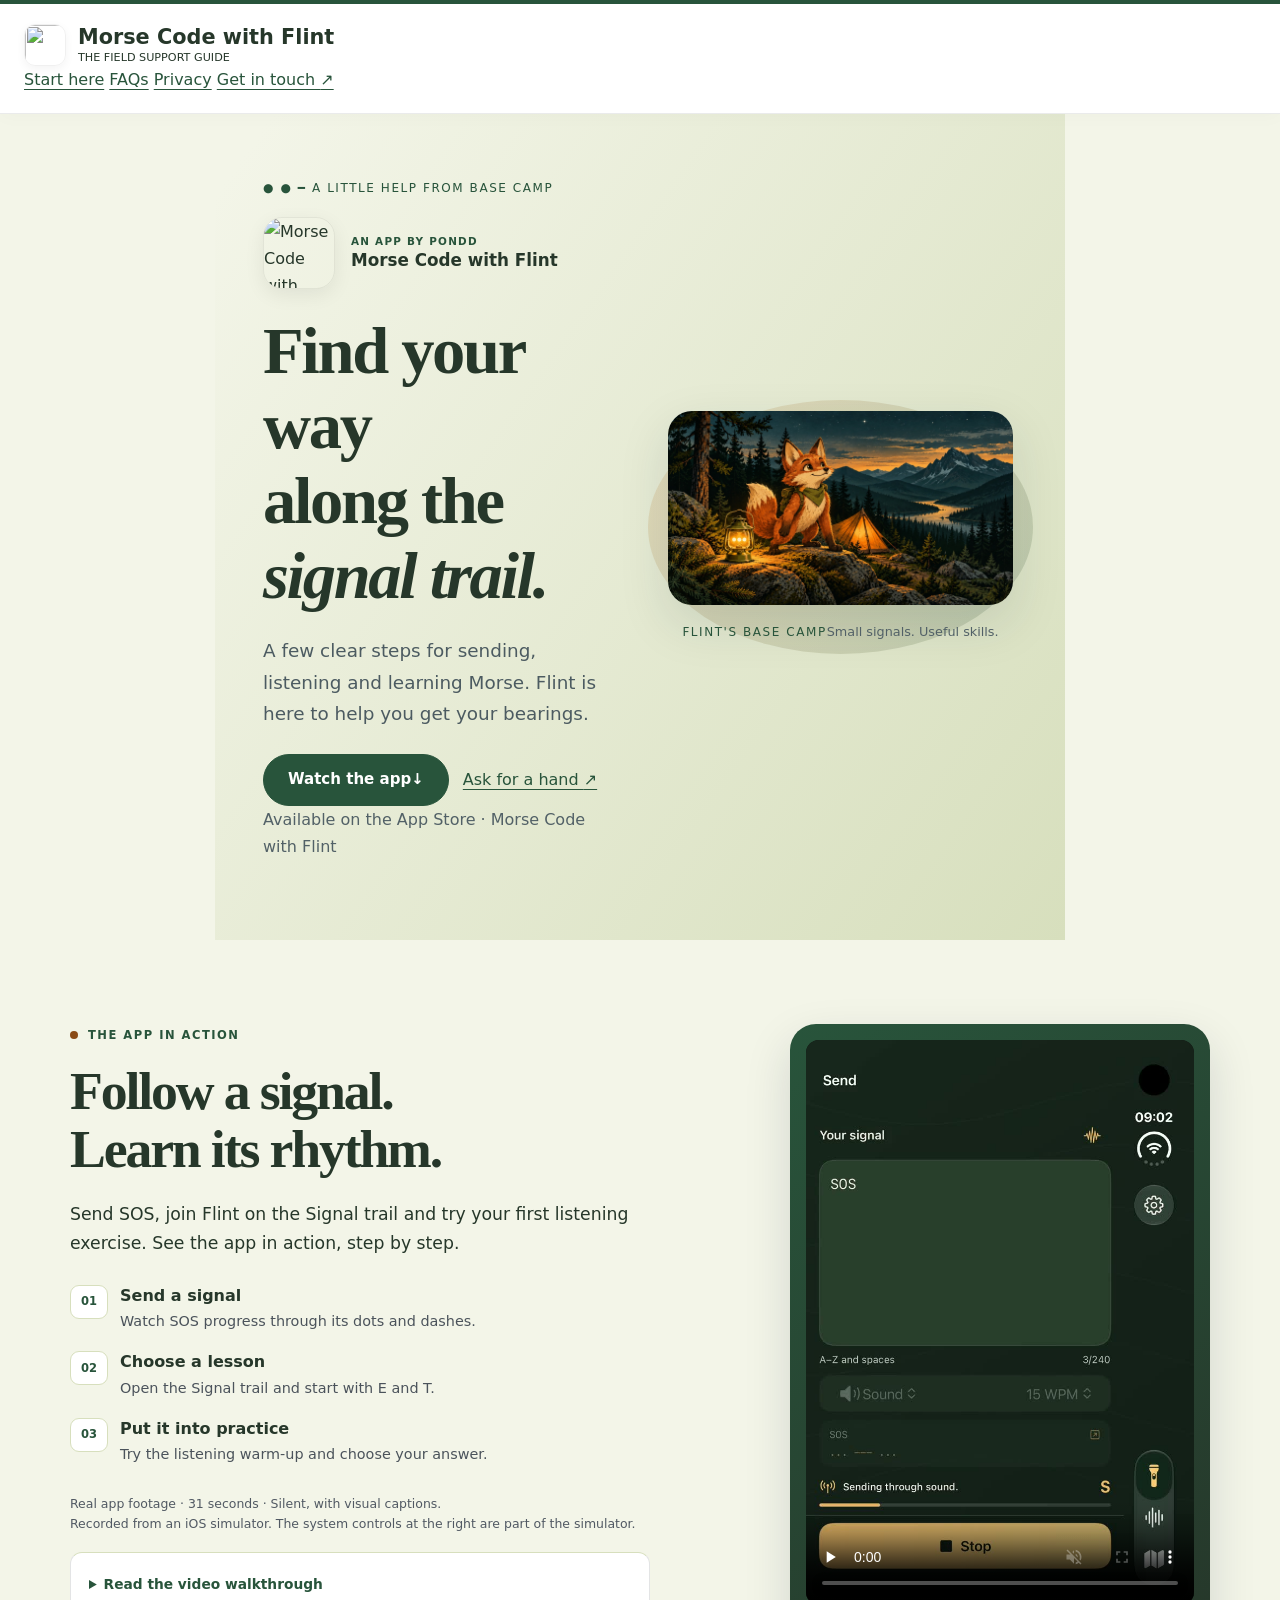
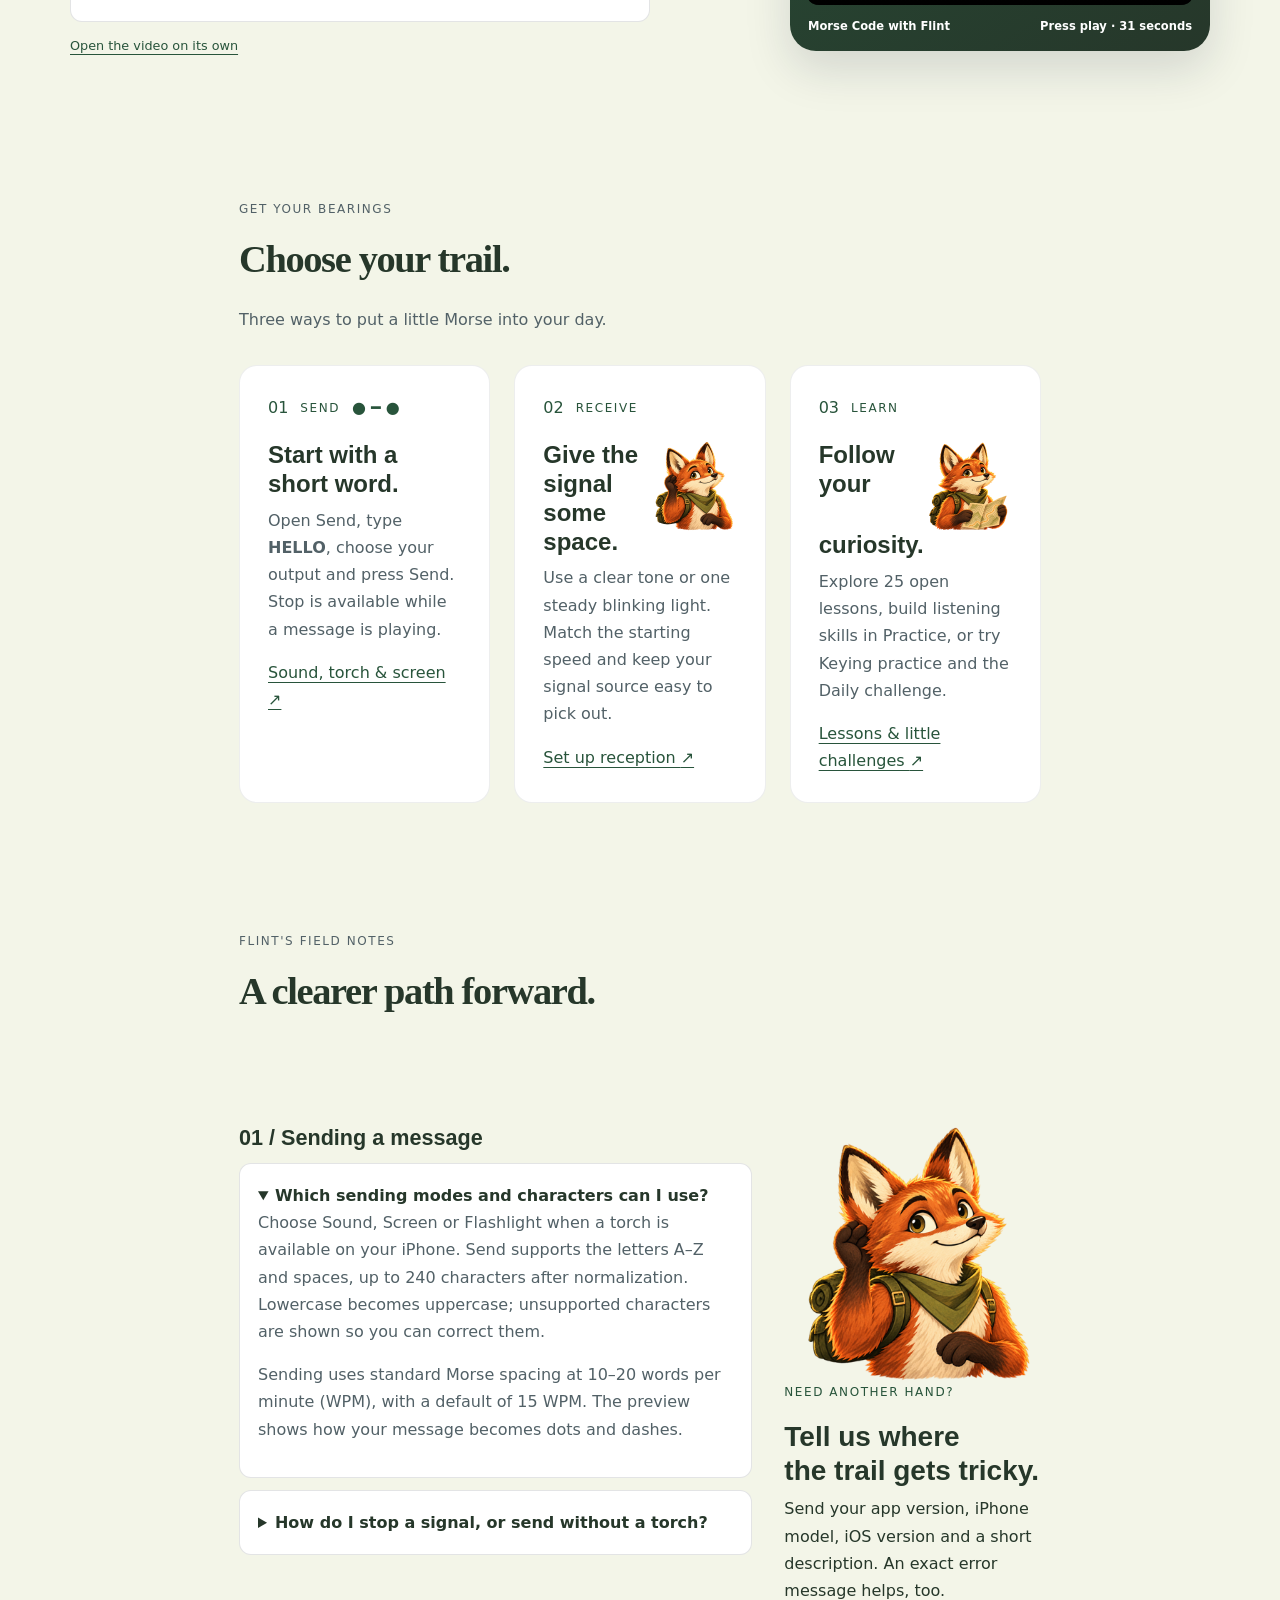
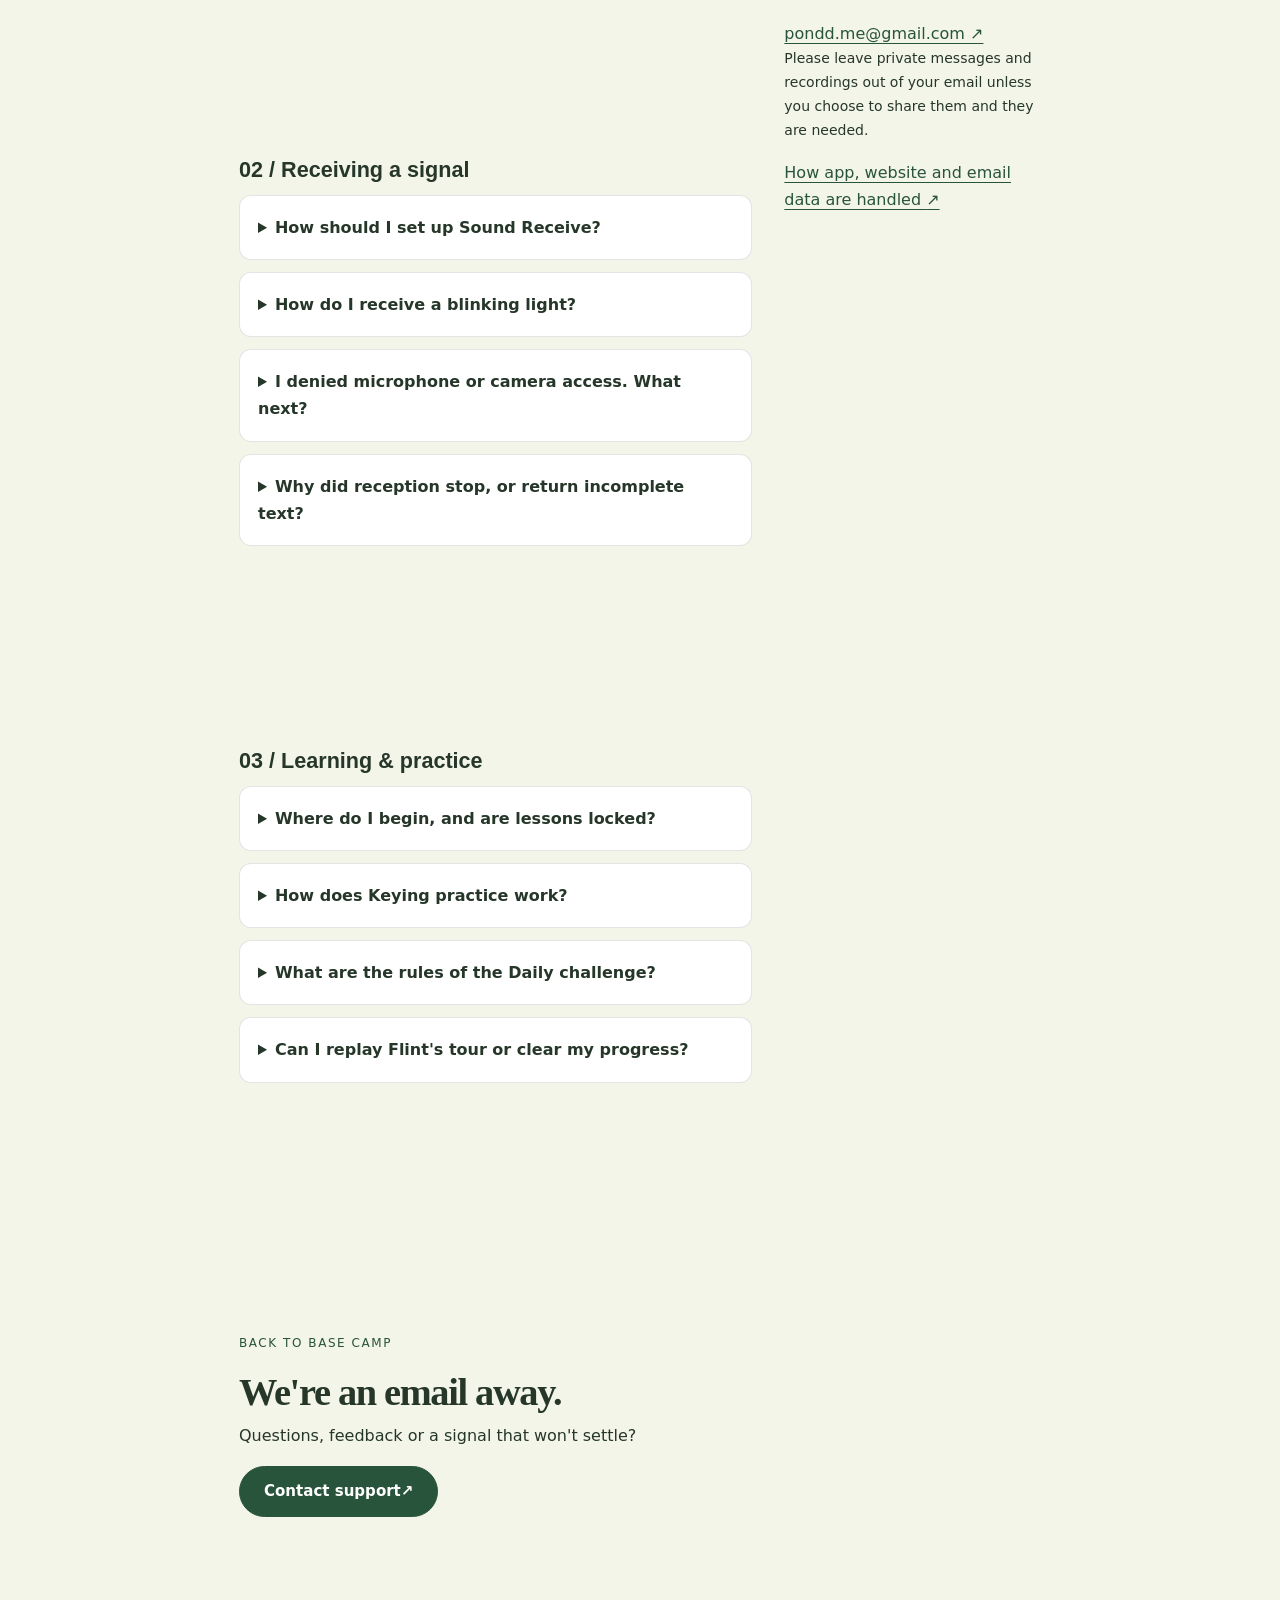
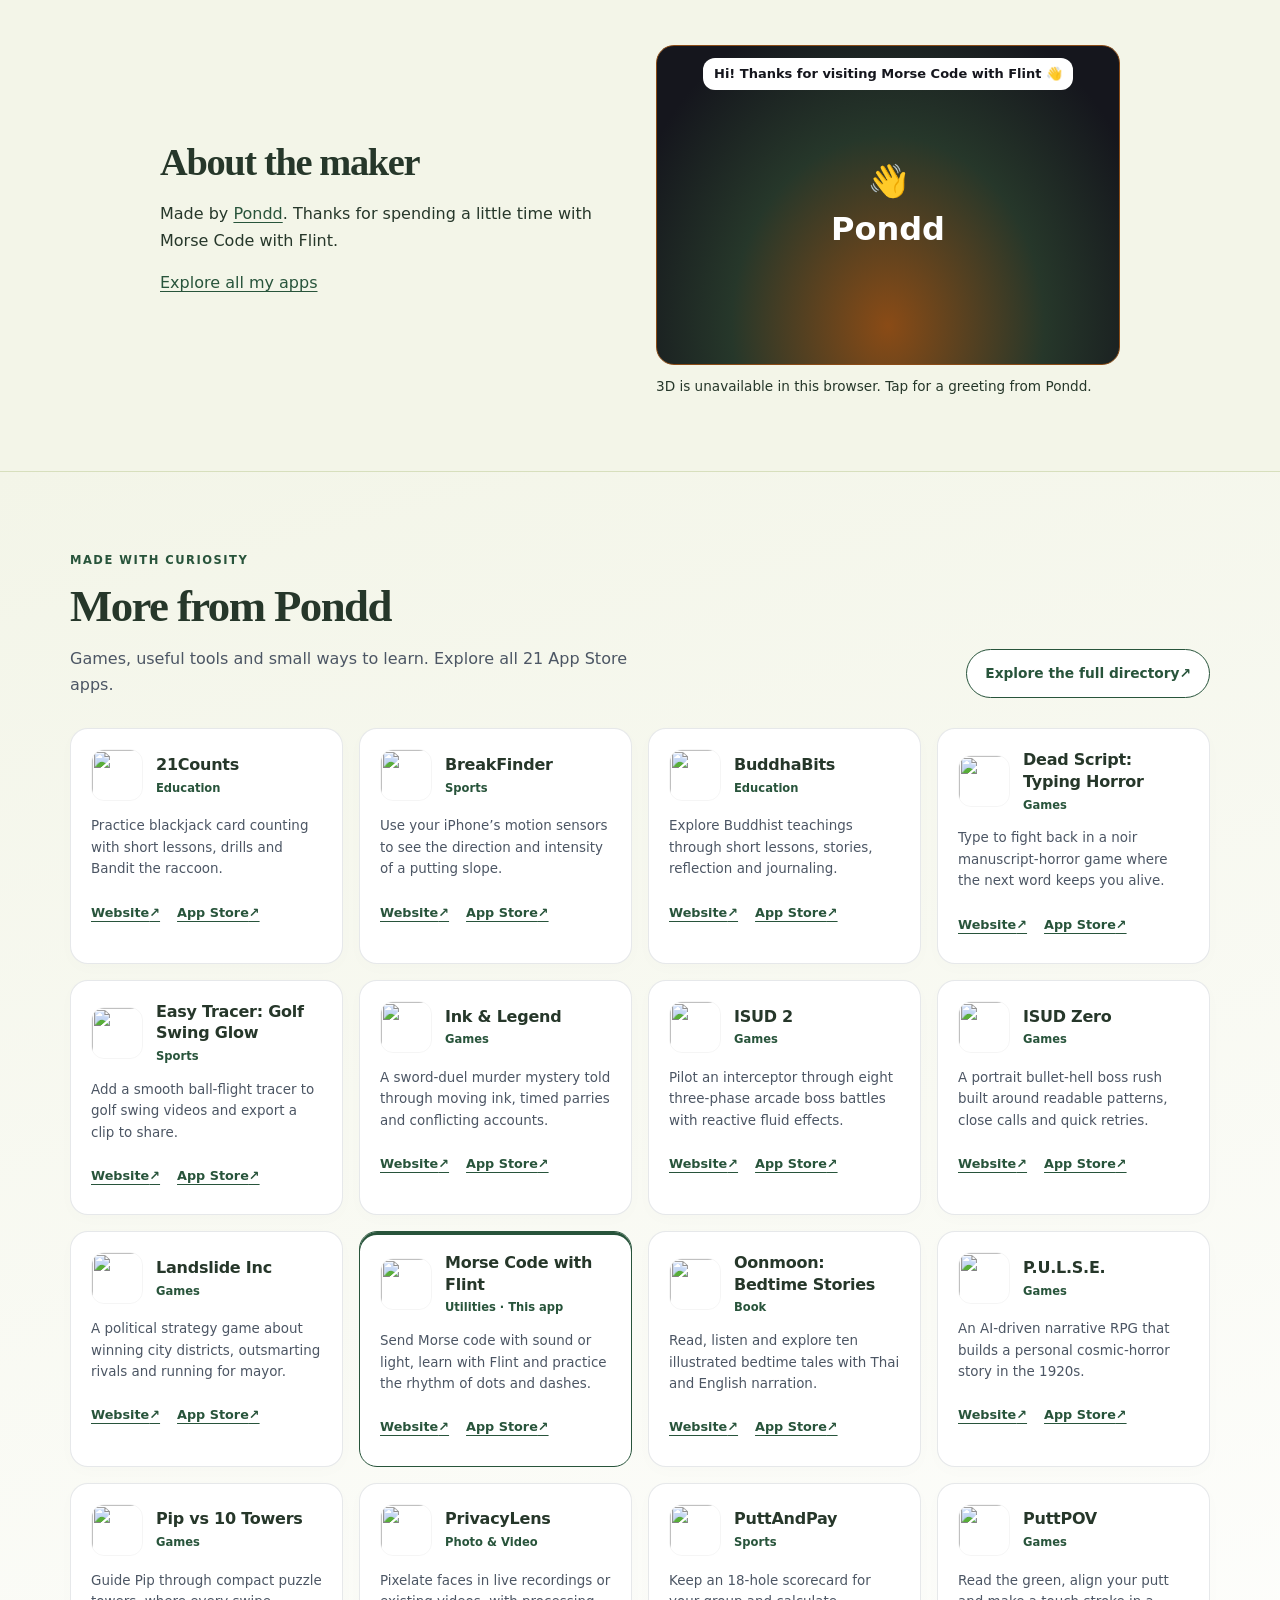
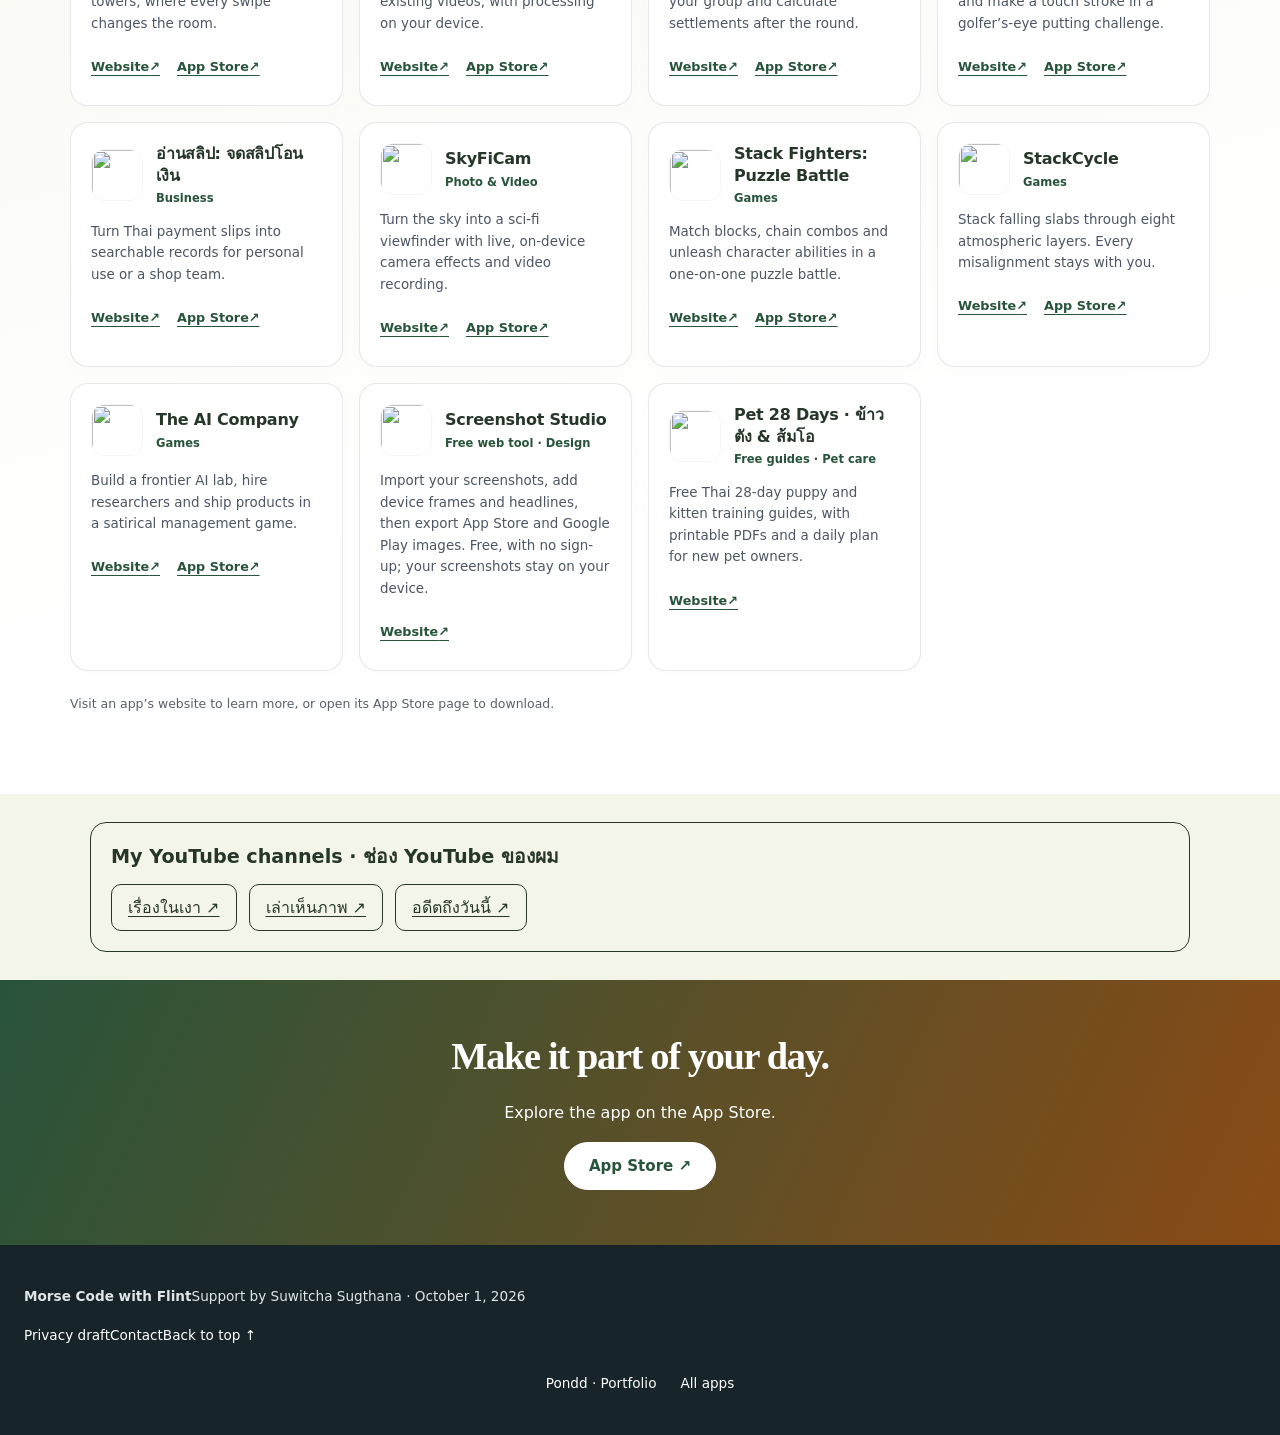
==== commit b12b0a66: "Add three YouTube channels to site network" ====
--- a/index.html
+++ b/index.html
@@ -177,6 +177,18 @@
 <!-- APP FAMILY START -->
 <section class="app-family" id="more-apps" aria-labelledby="app-family-title"><div class="app-family-inner"><div class="app-family-heading"><div><p class="app-family-kicker">Made with curiosity</p><h2 id="app-family-title">More from Pondd</h2><p class="app-family-intro">Games, useful tools and small ways to learn. Explore all 21 App Store apps.</p></div><a class="app-family-directory" href="https://pond1982.github.io/Pondd-Page/apps.html">Explore the full directory <span aria-hidden="true">↗</span></a></div><ul class="app-family-list" role="list"><li class="app-family-item" data-app-id="6763789288"><article aria-labelledby="family-6763789288"><div class="app-family-card-top"><img class="app-family-icon" src="https://pond1982.github.io/Pondd-Page/assets/app-icons/6763789288.webp" width="52" height="52" alt="" decoding="async" loading="lazy"><div><h3 id="family-6763789288">21Counts</h3><p class="app-family-meta">Education</p></div></div><p class="app-family-summary" lang="en">Practice blackjack card counting with short lessons, drills and Bandit the raccoon.</p><div class="app-family-links"><a href="https://pond1982.github.io/21Counts-Web/" aria-label="21Counts website">Website <span aria-hidden="true">↗</span></a><a href="https://apps.apple.com/gb/app/21counts/id6763789288" aria-label="21Counts on the App Store">App Store <span aria-hidden="true">↗</span></a></div></article></li><li class="app-family-item" data-app-id="6752389773"><article aria-labelledby="family-6752389773"><div class="app-family-card-top"><img class="app-family-icon" src="https://pond1982.github.io/Pondd-Page/assets/app-icons/6752389773.webp" width="52" height="52" alt="" decoding="async" loading="lazy"><div><h3 id="family-6752389773">BreakFinder</h3><p class="app-family-meta">Sports</p></div></div><p class="app-family-summary" lang="en">Use your iPhone’s motion sensors to see the direction and intensity of a putting slope.</p><div class="app-family-links"><a href="https://breakfinderweb.pages.dev/" aria-label="BreakFinder website">Website <span aria-hidden="true">↗</span></a><a href="https://apps.apple.com/gb/app/breakfinder/id6752389773" aria-label="BreakFinder on the App Store">App Store <span aria-hidden="true">↗</span></a></div></article></li><li class="app-family-item" data-app-id="6764710521"><article aria-labelledby="family-6764710521"><div class="app-family-card-top"><img class="app-family-icon" src="https://pond1982.github.io/Pondd-Page/assets/app-icons/6764710521.webp" width="52" height="52" alt="" decoding="async" loading="lazy"><div><h3 id="family-6764710521">BuddhaBits</h3><p class="app-family-meta">Education</p></div></div><p class="app-family-summary" lang="en">Explore Buddhist teachings through short lessons, stories, reflection and journaling.</p><div class="app-family-links"><a href="https://pond1982.github.io/BuddhaBits-web/index.html" aria-label="BuddhaBits website">Website <span aria-hidden="true">↗</span></a><a href="https://apps.apple.com/gb/app/buddhabits/id6764710521" aria-label="BuddhaBits on the App Store">App Store <span aria-hidden="true">↗</span></a></div></article></li><li class="app-family-item" data-app-id="6775353218"><article aria-labelledby="family-6775353218"><div class="app-family-card-top"><img class="app-family-icon" src="https://pond1982.github.io/Pondd-Page/assets/app-icons/6775353218.webp" width="52" height="52" alt="" decoding="async" loading="lazy"><div><h3 id="family-6775353218">Dead Script: Typing Horror</h3><p class="app-family-meta">Games</p></div></div><p class="app-family-summary" lang="en">Type to fight back in a noir manuscript-horror game where the next word keeps you alive.</p><div class="app-family-links"><a href="https://pond1982.github.io/iosdeadscriptweb/index.html" aria-label="Dead Script: Typing Horror website">Website <span aria-hidden="true">↗</span></a><a href="https://apps.apple.com/gb/app/dead-script-typing-horror/id6775353218" aria-label="Dead Script: Typing Horror on the App Store">App Store <span aria-hidden="true">↗</span></a></div></article></li><li class="app-family-item" data-app-id="6753145486"><article aria-labelledby="family-6753145486"><div class="app-family-card-top"><img class="app-family-icon" src="https://pond1982.github.io/Pondd-Page/assets/app-icons/6753145486.webp" width="52" height="52" alt="" decoding="async" loading="lazy"><div><h3 id="family-6753145486">Easy Tracer: Golf Swing Glow</h3><p class="app-family-meta">Sports</p></div></div><p class="app-family-summary" lang="en">Add a smooth ball-flight tracer to golf swing videos and export a clip to share.</p><div class="app-family-links"><a href="https://easy-tracer-web.pages.dev/" aria-label="Easy Tracer: Golf Swing Glow website">Website <span aria-hidden="true">↗</span></a><a href="https://apps.apple.com/gb/app/easy-tracer-golf-swing-glow/id6753145486" aria-label="Easy Tracer: Golf Swing Glow on the App Store">App Store <span aria-hidden="true">↗</span></a></div></article></li><li class="app-family-item" data-app-id="6830747339"><article aria-labelledby="family-6830747339"><div class="app-family-card-top"><img class="app-family-icon" src="https://pond1982.github.io/Pondd-Page/assets/app-icons/6830747339.webp" width="52" height="52" alt="" decoding="async" loading="lazy"><div><h3 id="family-6830747339">Ink &amp; Legend</h3><p class="app-family-meta">Games</p></div></div><p class="app-family-summary" lang="en">A sword-duel murder mystery told through moving ink, timed parries and conflicting accounts.</p><div class="app-family-links"><a href="https://pond1982.github.io/ink-and-legend-site/" aria-label="Ink &amp; Legend website">Website <span aria-hidden="true">↗</span></a><a href="https://apps.apple.com/gb/app/ink-legend/id6830747339" aria-label="Ink &amp; Legend on the App Store">App Store <span aria-hidden="true">↗</span></a></div></article></li><li class="app-family-item" data-app-id="6824559010"><article aria-labelledby="family-6824559010"><div class="app-family-card-top"><img class="app-family-icon" src="https://pond1982.github.io/Pondd-Page/assets/app-icons/6824559010.webp" width="52" height="52" alt="" decoding="async" loading="lazy"><div><h3 id="family-6824559010">ISUD 2</h3><p class="app-family-meta">Games</p></div></div><p class="app-family-summary" lang="en">Pilot an interceptor through eight three-phase arcade boss battles with reactive fluid effects.</p><div class="app-family-links"><a href="https://pond1982.github.io/ISUD-Website/isud2-support.html" aria-label="ISUD 2 website">Website <span aria-hidden="true">↗</span></a><a href="https://apps.apple.com/gb/app/isud-2/id6824559010" aria-label="ISUD 2 on the App Store">App Store <span aria-hidden="true">↗</span></a></div></article></li><li class="app-family-item" data-app-id="6765926399"><article aria-labelledby="family-6765926399"><div class="app-family-card-top"><img class="app-family-icon" src="https://pond1982.github.io/Pondd-Page/assets/app-icons/6765926399.webp" width="52" height="52" alt="" decoding="async" loading="lazy"><div><h3 id="family-6765926399">ISUD Zero</h3><p class="app-family-meta">Games</p></div></div><p class="app-family-summary" lang="en">A portrait bullet-hell boss rush built around readable patterns, close calls and quick retries.</p><div class="app-family-links"><a href="https://pond1982.github.io/ISUD-Website/" aria-label="ISUD Zero website">Website <span aria-hidden="true">↗</span></a><a href="https://apps.apple.com/gb/app/isud-zero/id6765926399" aria-label="ISUD Zero on the App Store">App Store <span aria-hidden="true">↗</span></a></div></article></li><li class="app-family-item" data-app-id="6761601860"><article aria-labelledby="family-6761601860"><div class="app-family-card-top"><img class="app-family-icon" src="https://pond1982.github.io/Pondd-Page/assets/app-icons/6761601860.webp" width="52" height="52" alt="" decoding="async" loading="lazy"><div><h3 id="family-6761601860">Landslide Inc</h3><p class="app-family-meta">Games</p></div></div><p class="app-family-summary" lang="en">A political strategy game about winning city districts, outsmarting rivals and running for mayor.</p><div class="app-family-links"><a href="https://pond1982.github.io/Landslide-Web/index.html" aria-label="Landslide Inc website">Website <span aria-hidden="true">↗</span></a><a href="https://apps.apple.com/gb/app/landslide-inc/id6761601860" aria-label="Landslide Inc on the App Store">App Store <span aria-hidden="true">↗</span></a></div></article></li><li class="app-family-item is-current" data-app-id="6818069855"><article aria-labelledby="family-6818069855"><div class="app-family-card-top"><img class="app-family-icon" src="https://pond1982.github.io/Pondd-Page/assets/app-icons/6818069855.webp" width="52" height="52" alt="" decoding="async" loading="lazy"><div><h3 id="family-6818069855">Morse Code with Flint</h3><p class="app-family-meta">Utilities · This app</p></div></div><p class="app-family-summary" lang="en">Send Morse code with sound or light, learn with Flint and practice the rhythm of dots and dashes.</p><div class="app-family-links"><a href="https://pond1982.github.io/Morse-Support-Site/" aria-label="Morse Code with Flint website">Website <span aria-hidden="true">↗</span></a><a href="https://apps.apple.com/gb/app/morse-code-with-flint/id6818069855" aria-label="Morse Code with Flint on the App Store">App Store <span aria-hidden="true">↗</span></a></div></article></li><li class="app-family-item" data-app-id="6821338637"><article aria-labelledby="family-6821338637"><div class="app-family-card-top"><img class="app-family-icon" src="https://pond1982.github.io/Pondd-Page/assets/app-icons/6821338637.webp" width="52" height="52" alt="" decoding="async" loading="lazy"><div><h3 id="family-6821338637">Oonmoon: Bedtime Stories</h3><p class="app-family-meta">Book</p></div></div><p class="app-family-summary" lang="en">Read, listen and explore ten illustrated bedtime tales with Thai and English narration.</p><div class="app-family-links"><a href="https://pond1982.github.io/Oonmoon-Website/en/" aria-label="Oonmoon: Bedtime Stories website">Website <span aria-hidden="true">↗</span></a><a href="https://apps.apple.com/gb/app/oonmoon-bedtime-stories/id6821338637" aria-label="Oonmoon: Bedtime Stories on the App Store">App Store <span aria-hidden="true">↗</span></a></div></article></li><li class="app-family-item" data-app-id="6762054116"><article aria-labelledby="family-6762054116"><div class="app-family-card-top"><img class="app-family-icon" src="https://pond1982.github.io/Pondd-Page/assets/app-icons/6762054116.webp" width="52" height="52" alt="" decoding="async" loading="lazy"><div><h3 id="family-6762054116">P.U.L.S.E.</h3><p class="app-family-meta">Games</p></div></div><p class="app-family-summary" lang="en">An AI-driven narrative RPG that builds a personal cosmic-horror story in the 1920s.</p><div class="app-family-links"><a href="https://pulse-web-5vx.pages.dev/" aria-label="P.U.L.S.E. website">Website <span aria-hidden="true">↗</span></a><a href="https://apps.apple.com/gb/app/p-u-l-s-e/id6762054116" aria-label="P.U.L.S.E. on the App Store">App Store <span aria-hidden="true">↗</span></a></div></article></li><li class="app-family-item" data-app-id="6766553847"><article aria-labelledby="family-6766553847"><div class="app-family-card-top"><img class="app-family-icon" src="https://pond1982.github.io/Pondd-Page/assets/app-icons/6766553847.webp" width="52" height="52" alt="" decoding="async" loading="lazy"><div><h3 id="family-6766553847">Pip vs 10 Towers</h3><p class="app-family-meta">Games</p></div></div><p class="app-family-summary" lang="en">Guide Pip through compact puzzle towers, where every swipe changes the room.</p><div class="app-family-links"><a href="https://pond1982.github.io/StepBlade-Website/index.html" aria-label="Pip vs 10 Towers website">Website <span aria-hidden="true">↗</span></a><a href="https://apps.apple.com/gb/app/pip-vs-10-towers/id6766553847" aria-label="Pip vs 10 Towers on the App Store">App Store <span aria-hidden="true">↗</span></a></div></article></li><li class="app-family-item" data-app-id="6752596764"><article aria-labelledby="family-6752596764"><div class="app-family-card-top"><img class="app-family-icon" src="https://pond1982.github.io/Pondd-Page/assets/app-icons/6752596764.webp" width="52" height="52" alt="" decoding="async" loading="lazy"><div><h3 id="family-6752596764">PrivacyLens</h3><p class="app-family-meta">Photo &amp; Video</p></div></div><p class="app-family-summary" lang="en">Pixelate faces in live recordings or existing videos, with processing on your device.</p><div class="app-family-links"><a href="https://privacylensweb.pages.dev/" aria-label="PrivacyLens website">Website <span aria-hidden="true">↗</span></a><a href="https://apps.apple.com/gb/app/privacylens/id6752596764" aria-label="PrivacyLens on the App Store">App Store <span aria-hidden="true">↗</span></a></div></article></li><li class="app-family-item" data-app-id="6752640120"><article aria-labelledby="family-6752640120"><div class="app-family-card-top"><img class="app-family-icon" src="https://pond1982.github.io/Pondd-Page/assets/app-icons/6752640120.webp" width="52" height="52" alt="" decoding="async" loading="lazy"><div><h3 id="family-6752640120">PuttAndPay</h3><p class="app-family-meta">Sports</p></div></div><p class="app-family-summary" lang="en">Keep an 18-hole scorecard for your group and calculate settlements after the round.</p><div class="app-family-links"><a href="https://puttandpayweb.pages.dev/" aria-label="PuttAndPay website">Website <span aria-hidden="true">↗</span></a><a href="https://apps.apple.com/gb/app/puttandpay/id6752640120" aria-label="PuttAndPay on the App Store">App Store <span aria-hidden="true">↗</span></a></div></article></li><li class="app-family-item" data-app-id="6771718899"><article aria-labelledby="family-6771718899"><div class="app-family-card-top"><img class="app-family-icon" src="https://pond1982.github.io/Pondd-Page/assets/app-icons/6771718899.webp" width="52" height="52" alt="" decoding="async" loading="lazy"><div><h3 id="family-6771718899">PuttPOV</h3><p class="app-family-meta">Games</p></div></div><p class="app-family-summary" lang="en">Read the green, align your putt and make a touch stroke in a golfer’s-eye putting challenge.</p><div class="app-family-links"><a href="https://pond1982.github.io/PuttPOV-Website/" aria-label="PuttPOV website">Website <span aria-hidden="true">↗</span></a><a href="https://apps.apple.com/gb/app/puttpov/id6771718899" aria-label="PuttPOV on the App Store">App Store <span aria-hidden="true">↗</span></a></div></article></li><li class="app-family-item" data-app-id="6765605900"><article aria-labelledby="family-6765605900"><div class="app-family-card-top"><img class="app-family-icon" src="https://pond1982.github.io/Pondd-Page/assets/app-icons/6765605900.webp" width="52" height="52" alt="" decoding="async" loading="lazy"><div><h3 id="family-6765605900">อ่านสลิป: จดสลิปโอนเงิน</h3><p class="app-family-meta">Business</p></div></div><p class="app-family-summary" lang="en">Turn Thai payment slips into searchable records for personal use or a shop team.</p><div class="app-family-links"><a href="https://pond1982.github.io/ReadSlipWebsite/index.html" aria-label="อ่านสลิป: จดสลิปโอนเงิน website">Website <span aria-hidden="true">↗</span></a><a href="https://apps.apple.com/gb/app/%E0%B8%AD-%E0%B8%B2%E0%B8%99%E0%B8%AA%E0%B8%A5-%E0%B8%9B-%E0%B8%88%E0%B8%94%E0%B8%AA%E0%B8%A5-%E0%B8%9B%E0%B9%82%E0%B8%AD%E0%B8%99%E0%B9%80%E0%B8%87-%E0%B8%99/id6765605900" aria-label="อ่านสลิป: จดสลิปโอนเงิน on the App Store">App Store <span aria-hidden="true">↗</span></a></div></article></li><li class="app-family-item" data-app-id="6773614646"><article aria-labelledby="family-6773614646"><div class="app-family-card-top"><img class="app-family-icon" src="https://pond1982.github.io/Pondd-Page/assets/app-icons/6773614646.webp" width="52" height="52" alt="" decoding="async" loading="lazy"><div><h3 id="family-6773614646">SkyFiCam</h3><p class="app-family-meta">Photo &amp; Video</p></div></div><p class="app-family-summary" lang="en">Turn the sky into a sci-fi viewfinder with live, on-device camera effects and video recording.</p><div class="app-family-links"><a href="https://pond1982.github.io/SkyFiWeb/" aria-label="SkyFiCam website">Website <span aria-hidden="true">↗</span></a><a href="https://apps.apple.com/gb/app/skyficam/id6773614646" aria-label="SkyFiCam on the App Store">App Store <span aria-hidden="true">↗</span></a></div></article></li><li class="app-family-item" data-app-id="6762288266"><article aria-labelledby="family-6762288266"><div class="app-family-card-top"><img class="app-family-icon" src="https://pond1982.github.io/Pondd-Page/assets/app-icons/6762288266.webp" width="52" height="52" alt="" decoding="async" loading="lazy"><div><h3 id="family-6762288266">Stack Fighters: Puzzle Battle</h3><p class="app-family-meta">Games</p></div></div><p class="app-family-summary" lang="en">Match blocks, chain combos and unleash character abilities in a one-on-one puzzle battle.</p><div class="app-family-links"><a href="https://pond1982.github.io/stackfighters-site/index.html" aria-label="Stack Fighters: Puzzle Battle website">Website <span aria-hidden="true">↗</span></a><a href="https://apps.apple.com/gb/app/stack-fighters-puzzle-battle/id6762288266" aria-label="Stack Fighters: Puzzle Battle on the App Store">App Store <span aria-hidden="true">↗</span></a></div></article></li><li class="app-family-item" data-app-id="6764340971"><article aria-labelledby="family-6764340971"><div class="app-family-card-top"><img class="app-family-icon" src="https://pond1982.github.io/Pondd-Page/assets/app-icons/6764340971.webp" width="52" height="52" alt="" decoding="async" loading="lazy"><div><h3 id="family-6764340971">StackCycle</h3><p class="app-family-meta">Games</p></div></div><p class="app-family-summary" lang="en">Stack falling slabs through eight atmospheric layers. Every misalignment stays with you.</p><div class="app-family-links"><a href="https://pond1982.github.io/stackcycle---web/" aria-label="StackCycle website">Website <span aria-hidden="true">↗</span></a><a href="https://apps.apple.com/gb/app/stackcycle/id6764340971" aria-label="StackCycle on the App Store">App Store <span aria-hidden="true">↗</span></a></div></article></li><li class="app-family-item" data-app-id="6777710816"><article aria-labelledby="family-6777710816"><div class="app-family-card-top"><img class="app-family-icon" src="https://pond1982.github.io/Pondd-Page/assets/app-icons/6777710816.webp" width="52" height="52" alt="" decoding="async" loading="lazy"><div><h3 id="family-6777710816">The AI Company</h3><p class="app-family-meta">Games</p></div></div><p class="app-family-summary" lang="en">Build a frontier AI lab, hire researchers and ship products in a satirical management game.</p><div class="app-family-links"><a href="https://pond1982.github.io/TheAiCompanyWeb/" aria-label="The AI Company website">Website <span aria-hidden="true">↗</span></a><a href="https://apps.apple.com/gb/app/the-ai-company/id6777710816" aria-label="The AI Company on the App Store">App Store <span aria-hidden="true">↗</span></a></div></article></li><li class="app-family-item" data-app-id="screenshot-studio"><article aria-labelledby="family-screenshot-studio"><div class="app-family-card-top"><img class="app-family-icon" src="https://pond1982.github.io/Pondd-Page/assets/app-icons/screenshot-studio.svg" width="52" height="52" alt="" decoding="async" loading="lazy"><div><h3 id="family-screenshot-studio">Screenshot Studio</h3><p class="app-family-meta">Free web tool · Design</p></div></div><p class="app-family-summary" lang="en">Import your screenshots, add device frames and headlines, then export App Store and Google Play images. Free, with no sign-up; your screenshots stay on your device.</p><div class="app-family-links"><a href="https://pond1982.github.io/screenshot-studio/">Website <span aria-hidden="true">↗</span></a></div></article></li><li class="app-family-item" data-app-id="pet-28-days"><article aria-labelledby="family-pet-28-days"><div class="app-family-card-top"><img class="app-family-icon" src="https://pond1982.github.io/Pondd-Page/assets/app-icons/pet-28-days.png" width="52" height="52" alt="" decoding="async" loading="lazy"><div><h3 id="family-pet-28-days">Pet 28 Days · ข้าวตัง &amp; ส้มโอ</h3><p class="app-family-meta">Free guides · Pet care</p></div></div><p class="app-family-summary" lang="en">Free Thai 28-day puppy and kitten training guides, with printable PDFs and a daily plan for new pet owners.</p><div class="app-family-links"><a href="https://pond1982.github.io/pet-28-days/">Website <span aria-hidden="true">↗</span></a></div></article></li></ul><p class="app-family-note">Visit an app’s website to learn more, or open its App Store page to download.</p></div></section>
 <!-- APP FAMILY END -->
+<!-- PONDD YOUTUBE CHANNELS START -->
+<style>
+main .pondd-youtube{min-height:0;height:auto;box-sizing:border-box;max-width:1100px;width:calc(100% - 32px);margin:28px auto;padding:20px;border:1px solid currentColor;border-radius:16px;color:inherit;font:16px/1.6 system-ui,sans-serif;text-align:left}
+main .pondd-youtube h2{text-transform:none;letter-spacing:normal;font:600 1.2rem/1.5 system-ui,sans-serif;margin:0 0 12px;color:inherit}
+main .pondd-youtube nav{position:static;height:auto;width:auto;min-height:0;padding:0;margin:0;display:flex;flex-wrap:wrap;gap:12px}
+.pondd-youtube a{display:block;box-sizing:border-box;max-width:100%;padding:10px 16px;border:1px solid currentColor;border-radius:10px;color:inherit;text-decoration:underline;text-underline-offset:3px;overflow-wrap:anywhere}
+.pondd-youtube a:hover{background:rgba(128,128,128,.12)}
+.pondd-youtube a:focus-visible{outline:3px solid currentColor;outline-offset:3px}
+</style>
+<section class="pondd-youtube" aria-label="Pondd YouTube channels"><h2>My YouTube channels · ช่อง YouTube ของผม</h2><nav aria-label="YouTube channels"><a href="https://www.youtube.com/@เรื่องในเงา" target="_blank" rel="noopener noreferrer" lang="th">เรื่องในเงา <span aria-hidden="true">↗</span></a><a href="https://www.youtube.com/@เล่าเห็นภาพ" target="_blank" rel="noopener noreferrer" lang="th">เล่าเห็นภาพ <span aria-hidden="true">↗</span></a><a href="https://www.youtube.com/@อดีตถึงวันนี้" target="_blank" rel="noopener noreferrer" lang="th">อดีตถึงวันนี้ <span aria-hidden="true">↗</span></a></nav></section>
+<!-- PONDD YOUTUBE CHANNELS END -->
+
 
 </main><section class="download-strip bg-gradient-primary-to-secondary"><h2>Make it part of your day.</h2><p>Explore the app on the App Store.</p><a class="btn" href="https://apps.apple.com/gb/app/morse-code-with-flint/id6818069855">App Store ↗</a></section>
 <footer class="site-footer wrap">
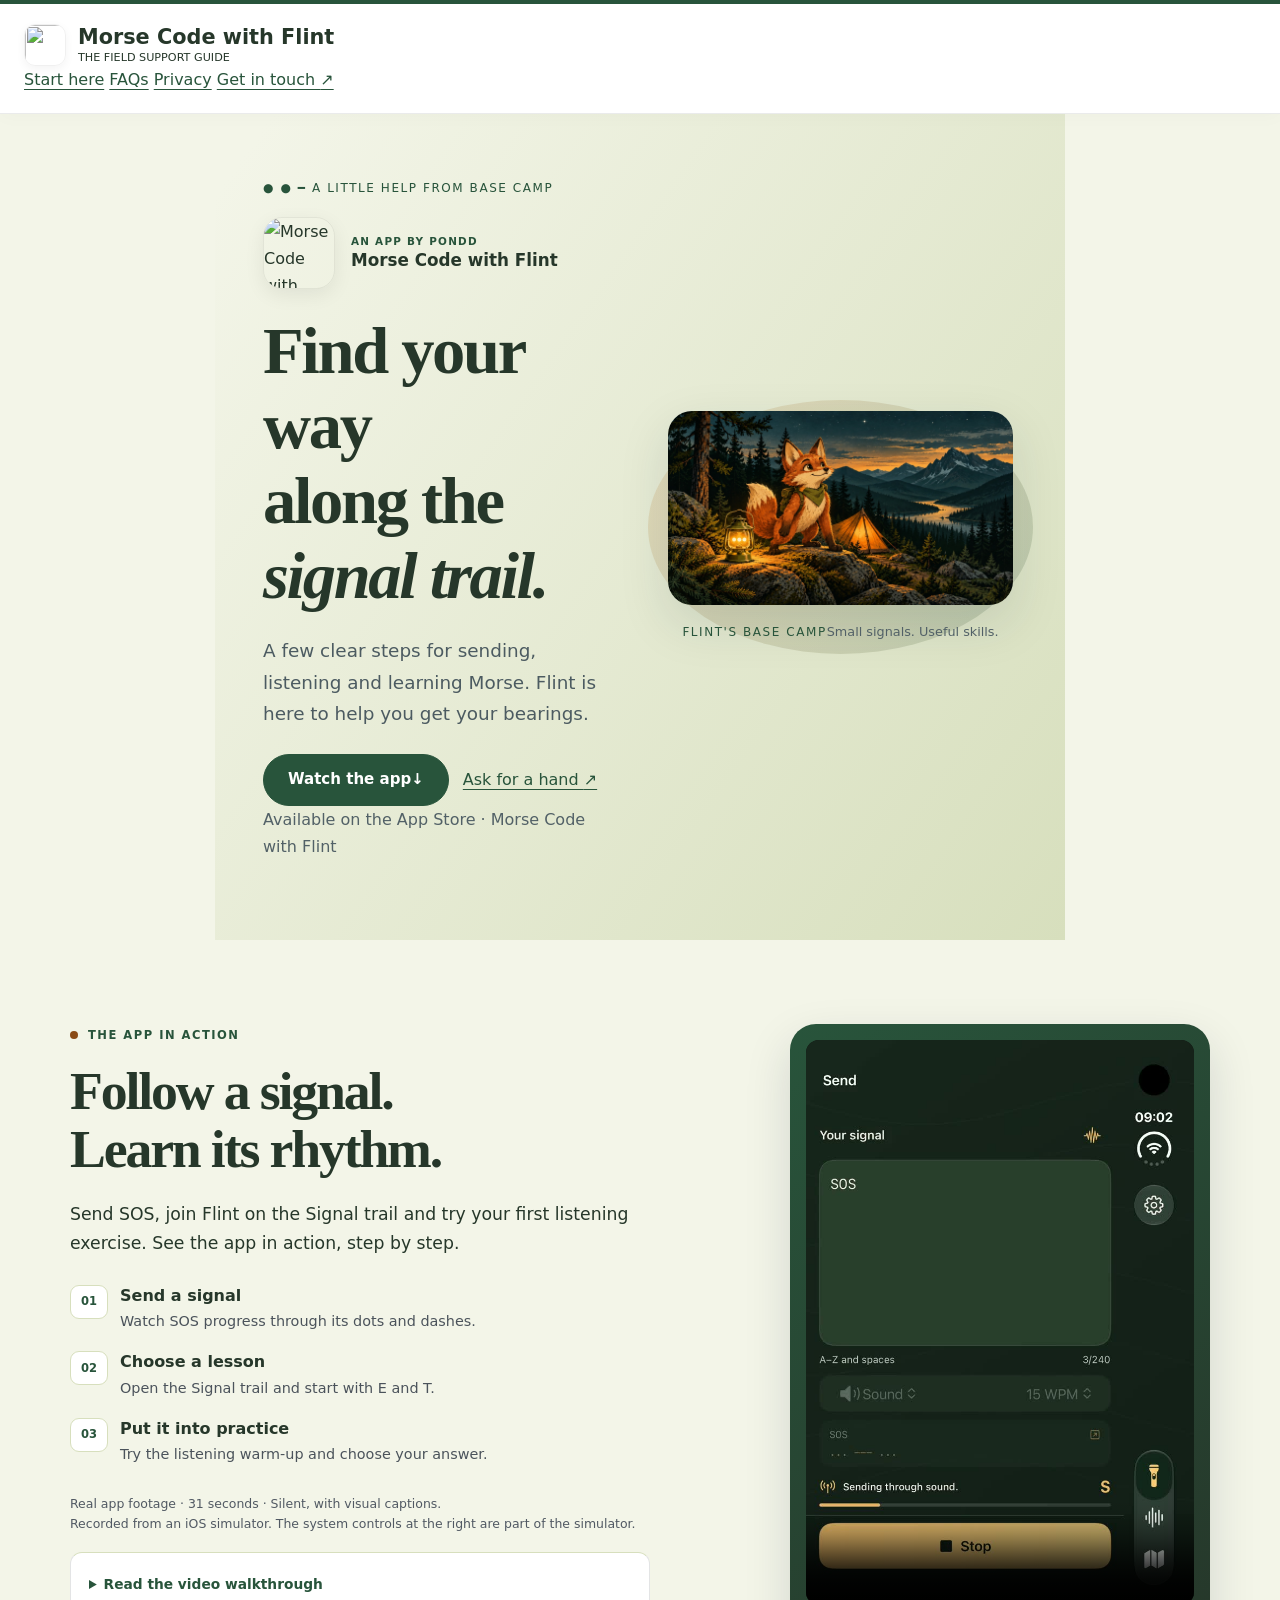
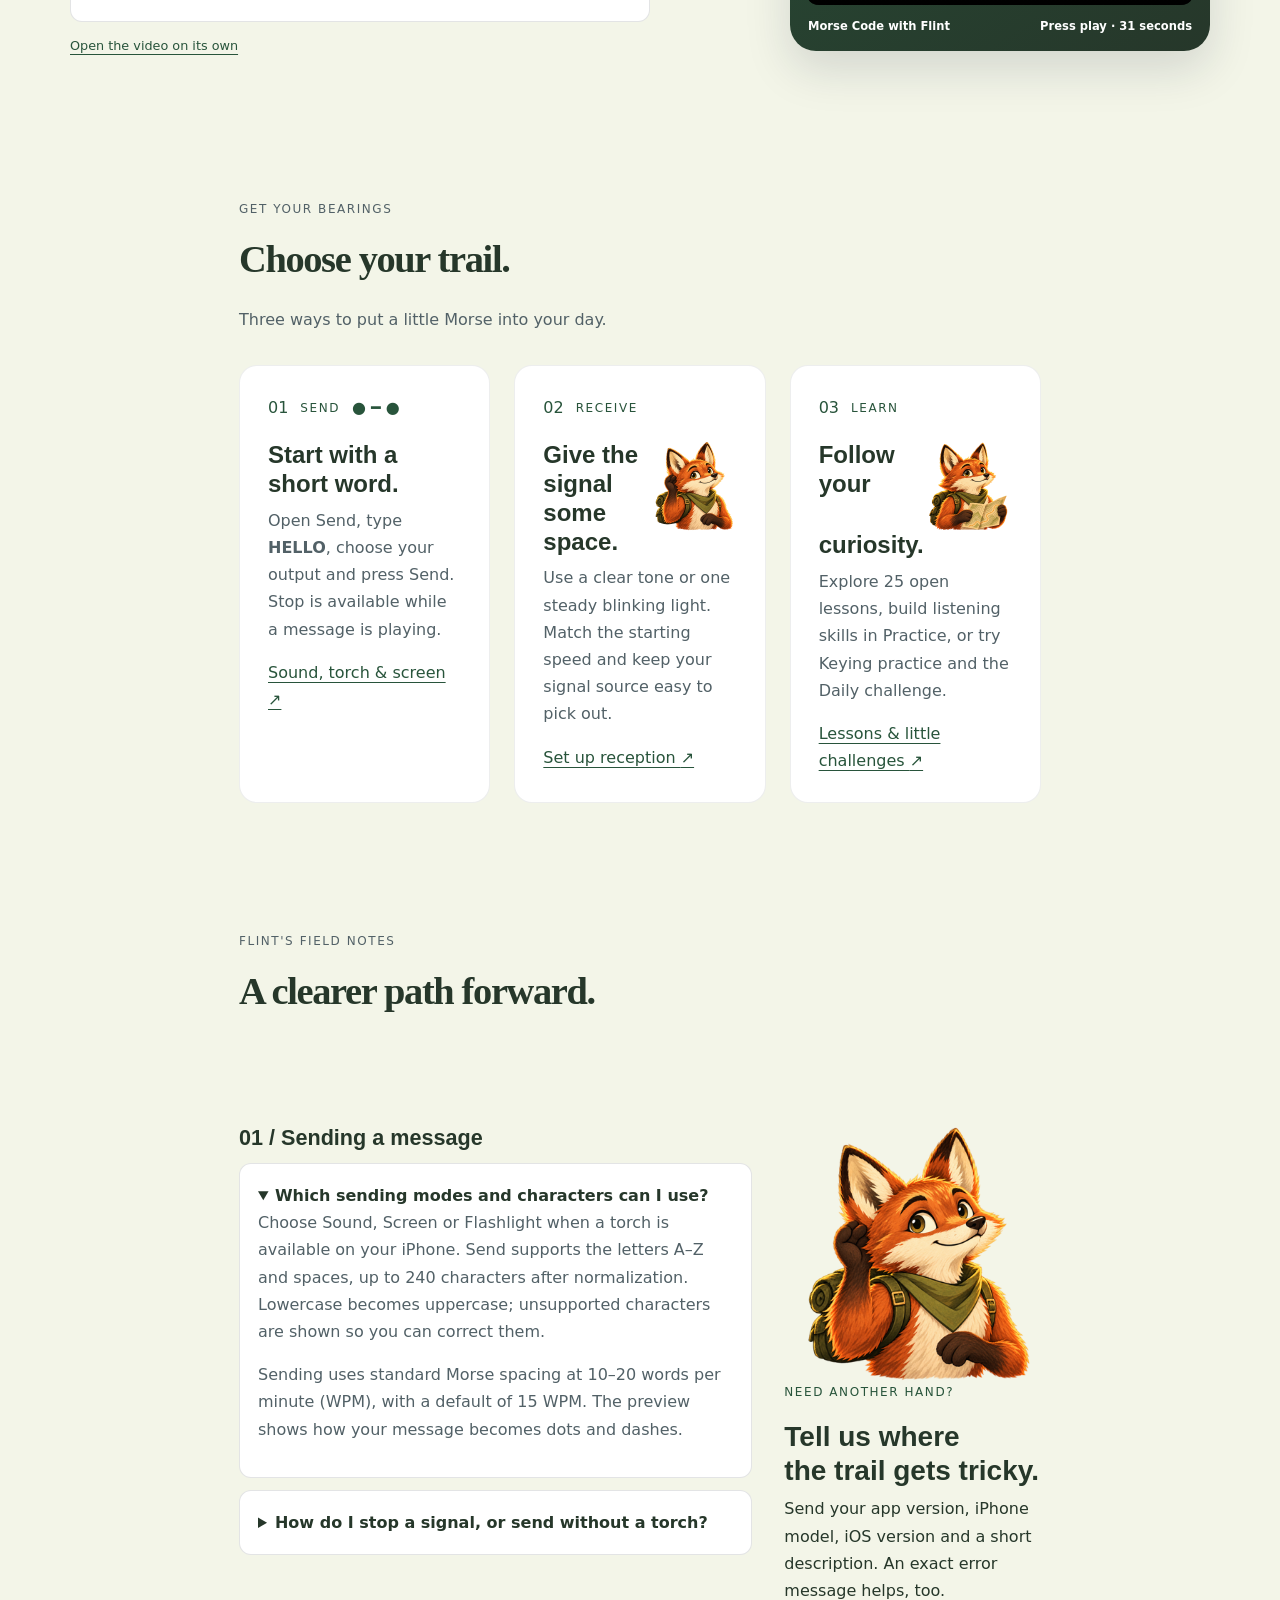
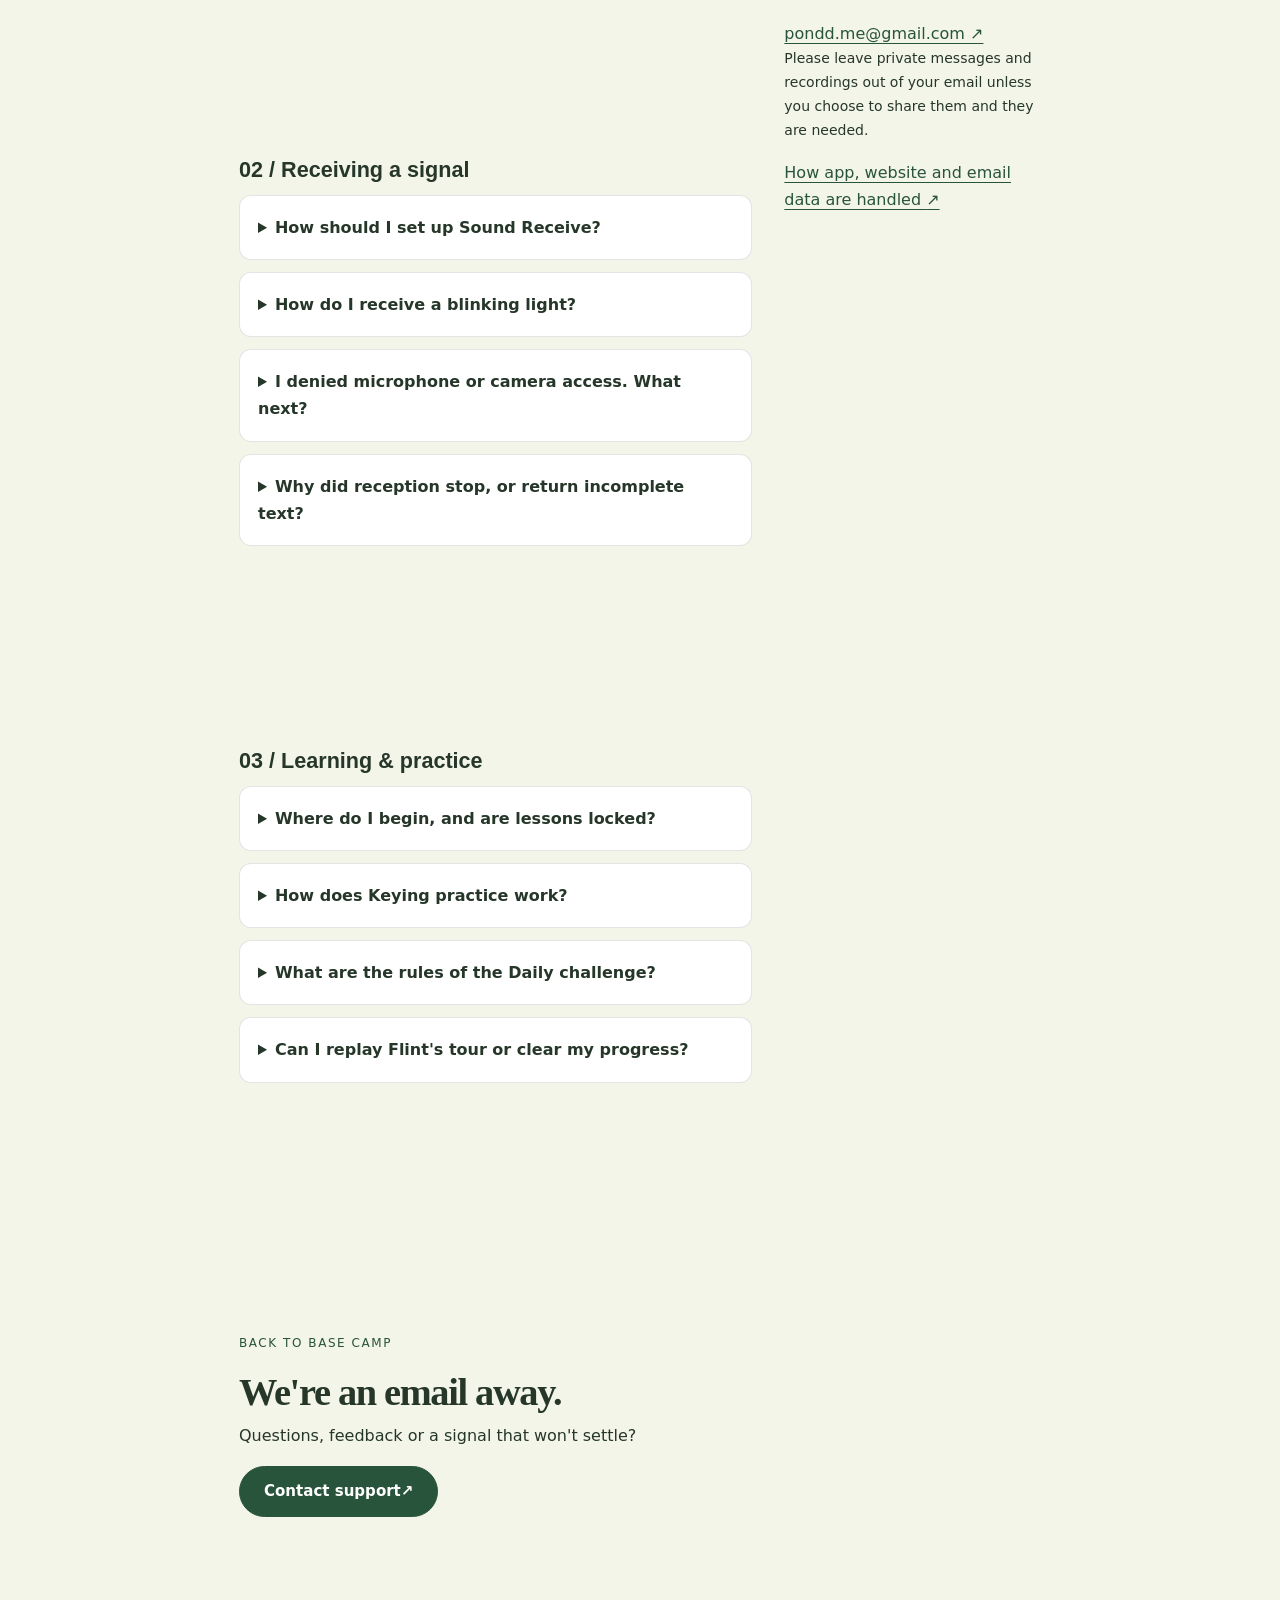
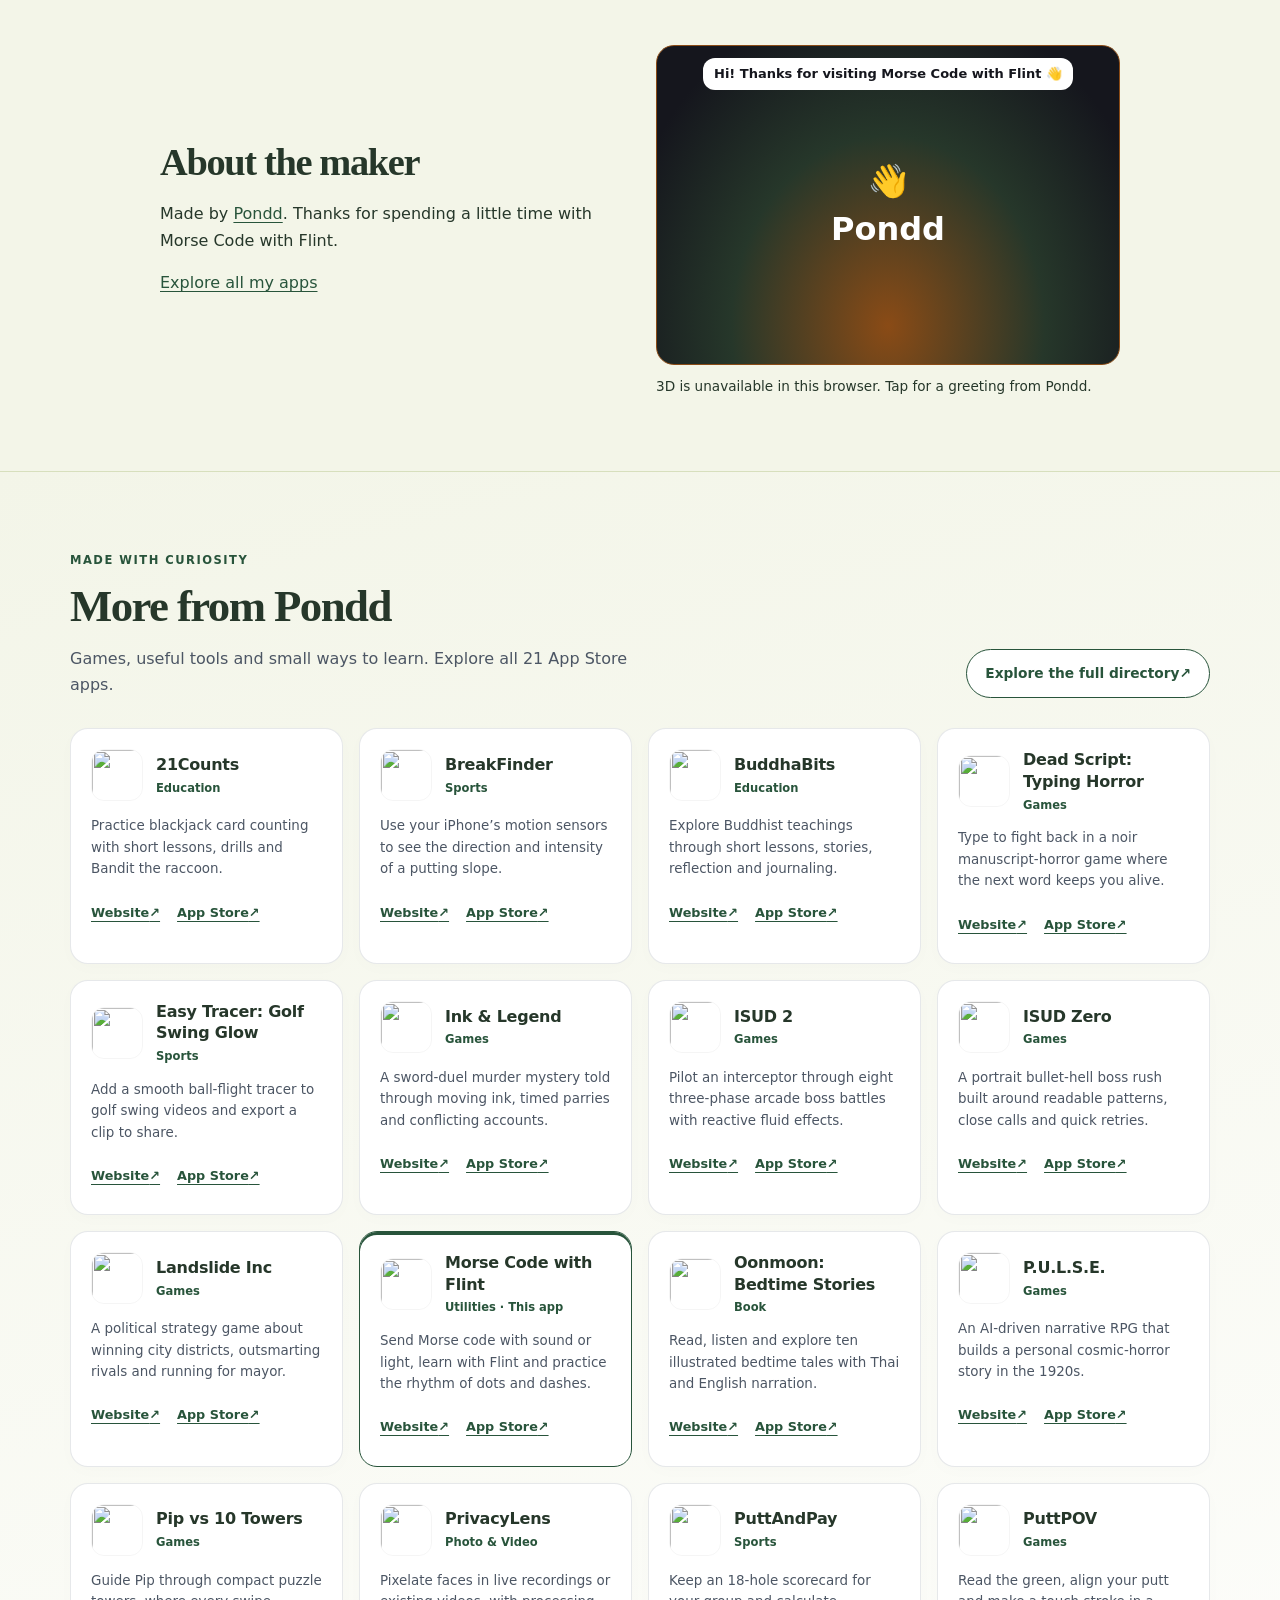
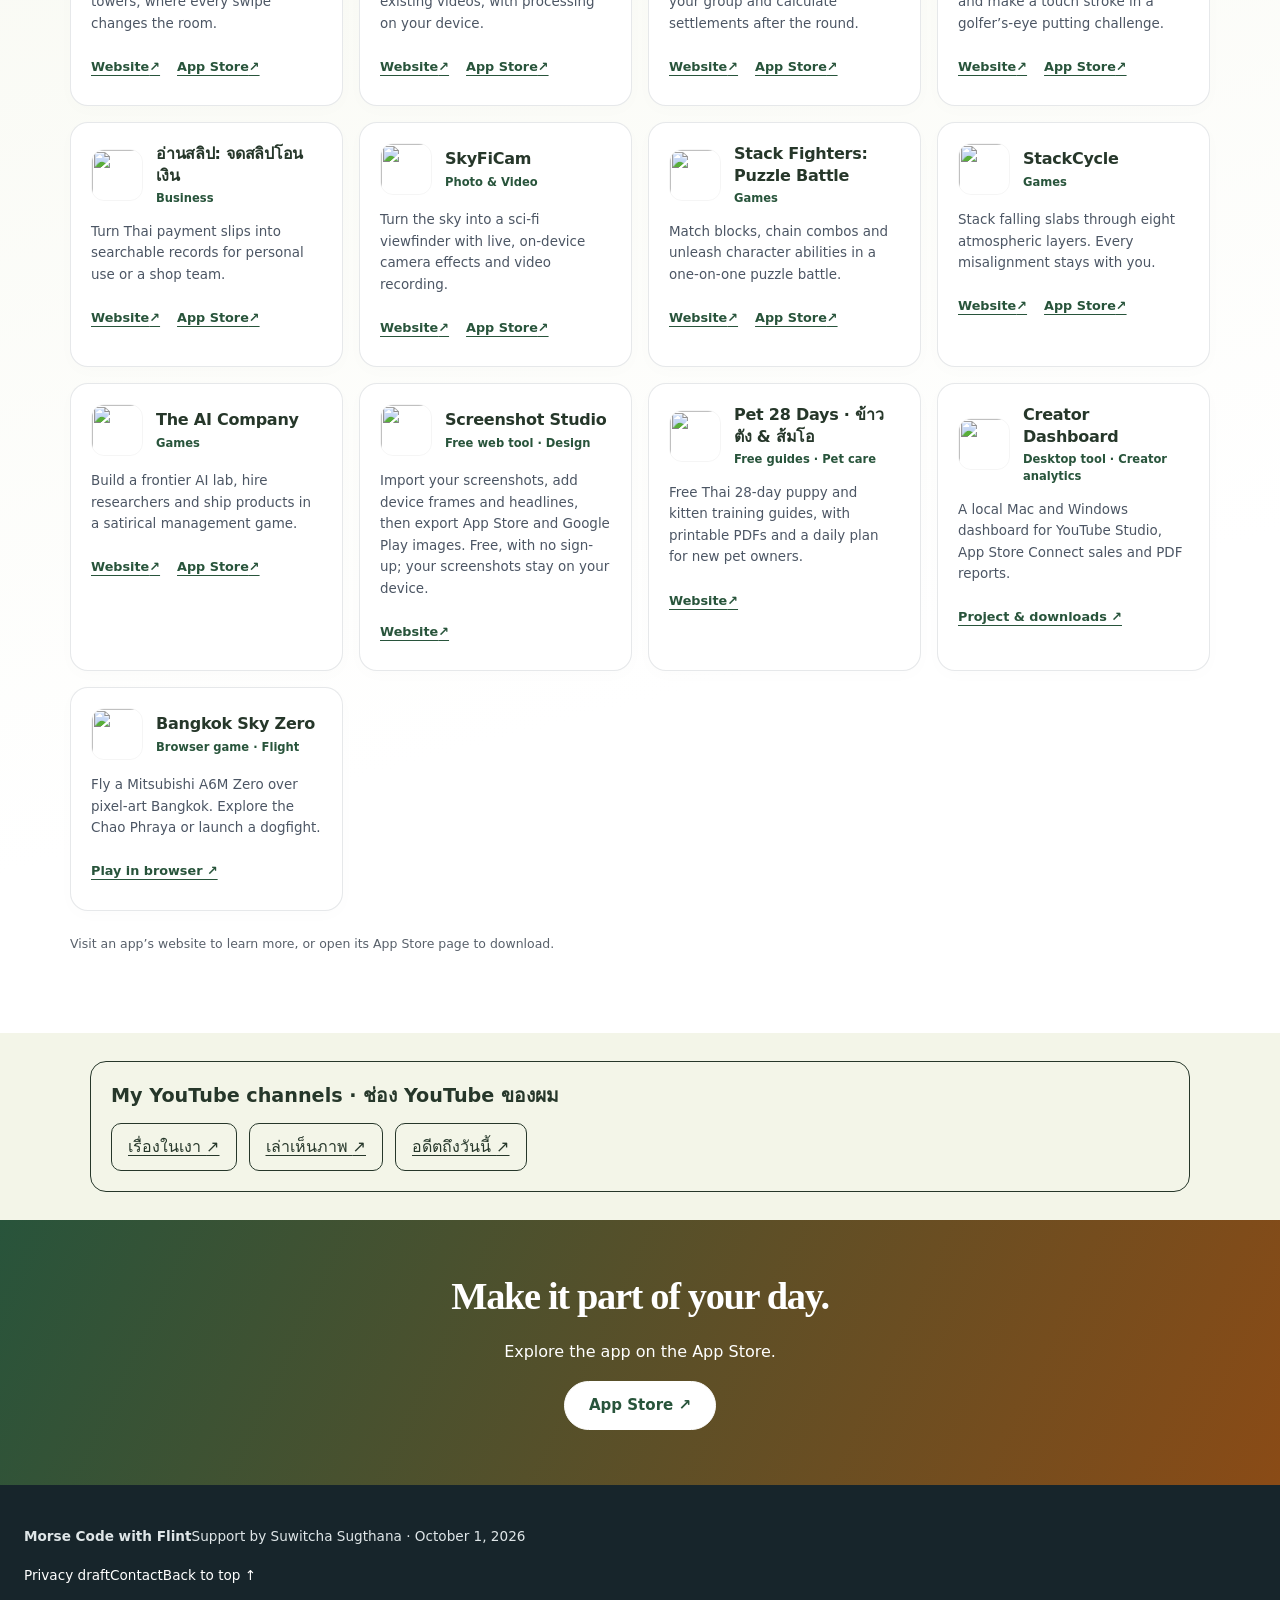
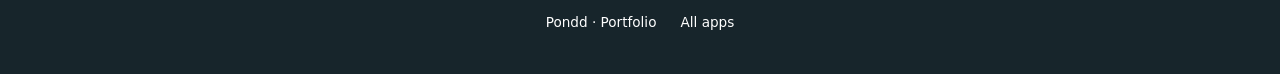
==== commit 56849290: "Add Creator Dashboard and Bangkok Sky Zero to collection" ====
--- a/index.html
+++ b/index.html
@@ -175,7 +175,7 @@
 <section class="pondd-about" id="about" data-pondd-character data-character-locale="en" aria-label="About the maker"><div class="pondd-about-inner"><div><h2>About the maker</h2><p>Made by <a href="https://pond1982.github.io/Pondd-Page/">Pondd</a>. Thanks for spending a little time with Morse Code with Flint.</p><p><a href="https://pond1982.github.io/Pondd-Page/index.html#apps">Explore all my apps</a></p></div><div><button class="pondd-character-stage" type="button" aria-label="Change Pondd’s dance" aria-describedby="pondd-character-hint"><span class="pondd-character-fallback" aria-hidden="true">👋<br>Pondd</span><span class="bubble" role="status" aria-live="polite">Hi! Thanks for visiting Morse Code with Flint 👋</span></button><p class="pondd-character-hint" id="pondd-character-hint">Tap the character or press Enter to change the dance.</p><button class="pondd-character-pause" type="button" aria-pressed="false" hidden>Pause dancing</button><noscript><p>The 3D Easter egg needs JavaScript. You can still explore the rest of the site.</p></noscript></div></div><script type="application/json" class="pondd-character-lines">["Hi! Thanks for visiting Morse Code with Flint 👋", "Tap me to change the dance!", "ขอบคุณที่แวะมาครับ 🙏", "A little rhythm between dots and dashes.", "Like it? Explore my other apps ♥", "One more spin!"]</script></section>
 <!-- Pondd character end -->
 <!-- APP FAMILY START -->
-<section class="app-family" id="more-apps" aria-labelledby="app-family-title"><div class="app-family-inner"><div class="app-family-heading"><div><p class="app-family-kicker">Made with curiosity</p><h2 id="app-family-title">More from Pondd</h2><p class="app-family-intro">Games, useful tools and small ways to learn. Explore all 21 App Store apps.</p></div><a class="app-family-directory" href="https://pond1982.github.io/Pondd-Page/apps.html">Explore the full directory <span aria-hidden="true">↗</span></a></div><ul class="app-family-list" role="list"><li class="app-family-item" data-app-id="6763789288"><article aria-labelledby="family-6763789288"><div class="app-family-card-top"><img class="app-family-icon" src="https://pond1982.github.io/Pondd-Page/assets/app-icons/6763789288.webp" width="52" height="52" alt="" decoding="async" loading="lazy"><div><h3 id="family-6763789288">21Counts</h3><p class="app-family-meta">Education</p></div></div><p class="app-family-summary" lang="en">Practice blackjack card counting with short lessons, drills and Bandit the raccoon.</p><div class="app-family-links"><a href="https://pond1982.github.io/21Counts-Web/" aria-label="21Counts website">Website <span aria-hidden="true">↗</span></a><a href="https://apps.apple.com/gb/app/21counts/id6763789288" aria-label="21Counts on the App Store">App Store <span aria-hidden="true">↗</span></a></div></article></li><li class="app-family-item" data-app-id="6752389773"><article aria-labelledby="family-6752389773"><div class="app-family-card-top"><img class="app-family-icon" src="https://pond1982.github.io/Pondd-Page/assets/app-icons/6752389773.webp" width="52" height="52" alt="" decoding="async" loading="lazy"><div><h3 id="family-6752389773">BreakFinder</h3><p class="app-family-meta">Sports</p></div></div><p class="app-family-summary" lang="en">Use your iPhone’s motion sensors to see the direction and intensity of a putting slope.</p><div class="app-family-links"><a href="https://breakfinderweb.pages.dev/" aria-label="BreakFinder website">Website <span aria-hidden="true">↗</span></a><a href="https://apps.apple.com/gb/app/breakfinder/id6752389773" aria-label="BreakFinder on the App Store">App Store <span aria-hidden="true">↗</span></a></div></article></li><li class="app-family-item" data-app-id="6764710521"><article aria-labelledby="family-6764710521"><div class="app-family-card-top"><img class="app-family-icon" src="https://pond1982.github.io/Pondd-Page/assets/app-icons/6764710521.webp" width="52" height="52" alt="" decoding="async" loading="lazy"><div><h3 id="family-6764710521">BuddhaBits</h3><p class="app-family-meta">Education</p></div></div><p class="app-family-summary" lang="en">Explore Buddhist teachings through short lessons, stories, reflection and journaling.</p><div class="app-family-links"><a href="https://pond1982.github.io/BuddhaBits-web/index.html" aria-label="BuddhaBits website">Website <span aria-hidden="true">↗</span></a><a href="https://apps.apple.com/gb/app/buddhabits/id6764710521" aria-label="BuddhaBits on the App Store">App Store <span aria-hidden="true">↗</span></a></div></article></li><li class="app-family-item" data-app-id="6775353218"><article aria-labelledby="family-6775353218"><div class="app-family-card-top"><img class="app-family-icon" src="https://pond1982.github.io/Pondd-Page/assets/app-icons/6775353218.webp" width="52" height="52" alt="" decoding="async" loading="lazy"><div><h3 id="family-6775353218">Dead Script: Typing Horror</h3><p class="app-family-meta">Games</p></div></div><p class="app-family-summary" lang="en">Type to fight back in a noir manuscript-horror game where the next word keeps you alive.</p><div class="app-family-links"><a href="https://pond1982.github.io/iosdeadscriptweb/index.html" aria-label="Dead Script: Typing Horror website">Website <span aria-hidden="true">↗</span></a><a href="https://apps.apple.com/gb/app/dead-script-typing-horror/id6775353218" aria-label="Dead Script: Typing Horror on the App Store">App Store <span aria-hidden="true">↗</span></a></div></article></li><li class="app-family-item" data-app-id="6753145486"><article aria-labelledby="family-6753145486"><div class="app-family-card-top"><img class="app-family-icon" src="https://pond1982.github.io/Pondd-Page/assets/app-icons/6753145486.webp" width="52" height="52" alt="" decoding="async" loading="lazy"><div><h3 id="family-6753145486">Easy Tracer: Golf Swing Glow</h3><p class="app-family-meta">Sports</p></div></div><p class="app-family-summary" lang="en">Add a smooth ball-flight tracer to golf swing videos and export a clip to share.</p><div class="app-family-links"><a href="https://easy-tracer-web.pages.dev/" aria-label="Easy Tracer: Golf Swing Glow website">Website <span aria-hidden="true">↗</span></a><a href="https://apps.apple.com/gb/app/easy-tracer-golf-swing-glow/id6753145486" aria-label="Easy Tracer: Golf Swing Glow on the App Store">App Store <span aria-hidden="true">↗</span></a></div></article></li><li class="app-family-item" data-app-id="6830747339"><article aria-labelledby="family-6830747339"><div class="app-family-card-top"><img class="app-family-icon" src="https://pond1982.github.io/Pondd-Page/assets/app-icons/6830747339.webp" width="52" height="52" alt="" decoding="async" loading="lazy"><div><h3 id="family-6830747339">Ink &amp; Legend</h3><p class="app-family-meta">Games</p></div></div><p class="app-family-summary" lang="en">A sword-duel murder mystery told through moving ink, timed parries and conflicting accounts.</p><div class="app-family-links"><a href="https://pond1982.github.io/ink-and-legend-site/" aria-label="Ink &amp; Legend website">Website <span aria-hidden="true">↗</span></a><a href="https://apps.apple.com/gb/app/ink-legend/id6830747339" aria-label="Ink &amp; Legend on the App Store">App Store <span aria-hidden="true">↗</span></a></div></article></li><li class="app-family-item" data-app-id="6824559010"><article aria-labelledby="family-6824559010"><div class="app-family-card-top"><img class="app-family-icon" src="https://pond1982.github.io/Pondd-Page/assets/app-icons/6824559010.webp" width="52" height="52" alt="" decoding="async" loading="lazy"><div><h3 id="family-6824559010">ISUD 2</h3><p class="app-family-meta">Games</p></div></div><p class="app-family-summary" lang="en">Pilot an interceptor through eight three-phase arcade boss battles with reactive fluid effects.</p><div class="app-family-links"><a href="https://pond1982.github.io/ISUD-Website/isud2-support.html" aria-label="ISUD 2 website">Website <span aria-hidden="true">↗</span></a><a href="https://apps.apple.com/gb/app/isud-2/id6824559010" aria-label="ISUD 2 on the App Store">App Store <span aria-hidden="true">↗</span></a></div></article></li><li class="app-family-item" data-app-id="6765926399"><article aria-labelledby="family-6765926399"><div class="app-family-card-top"><img class="app-family-icon" src="https://pond1982.github.io/Pondd-Page/assets/app-icons/6765926399.webp" width="52" height="52" alt="" decoding="async" loading="lazy"><div><h3 id="family-6765926399">ISUD Zero</h3><p class="app-family-meta">Games</p></div></div><p class="app-family-summary" lang="en">A portrait bullet-hell boss rush built around readable patterns, close calls and quick retries.</p><div class="app-family-links"><a href="https://pond1982.github.io/ISUD-Website/" aria-label="ISUD Zero website">Website <span aria-hidden="true">↗</span></a><a href="https://apps.apple.com/gb/app/isud-zero/id6765926399" aria-label="ISUD Zero on the App Store">App Store <span aria-hidden="true">↗</span></a></div></article></li><li class="app-family-item" data-app-id="6761601860"><article aria-labelledby="family-6761601860"><div class="app-family-card-top"><img class="app-family-icon" src="https://pond1982.github.io/Pondd-Page/assets/app-icons/6761601860.webp" width="52" height="52" alt="" decoding="async" loading="lazy"><div><h3 id="family-6761601860">Landslide Inc</h3><p class="app-family-meta">Games</p></div></div><p class="app-family-summary" lang="en">A political strategy game about winning city districts, outsmarting rivals and running for mayor.</p><div class="app-family-links"><a href="https://pond1982.github.io/Landslide-Web/index.html" aria-label="Landslide Inc website">Website <span aria-hidden="true">↗</span></a><a href="https://apps.apple.com/gb/app/landslide-inc/id6761601860" aria-label="Landslide Inc on the App Store">App Store <span aria-hidden="true">↗</span></a></div></article></li><li class="app-family-item is-current" data-app-id="6818069855"><article aria-labelledby="family-6818069855"><div class="app-family-card-top"><img class="app-family-icon" src="https://pond1982.github.io/Pondd-Page/assets/app-icons/6818069855.webp" width="52" height="52" alt="" decoding="async" loading="lazy"><div><h3 id="family-6818069855">Morse Code with Flint</h3><p class="app-family-meta">Utilities · This app</p></div></div><p class="app-family-summary" lang="en">Send Morse code with sound or light, learn with Flint and practice the rhythm of dots and dashes.</p><div class="app-family-links"><a href="https://pond1982.github.io/Morse-Support-Site/" aria-label="Morse Code with Flint website">Website <span aria-hidden="true">↗</span></a><a href="https://apps.apple.com/gb/app/morse-code-with-flint/id6818069855" aria-label="Morse Code with Flint on the App Store">App Store <span aria-hidden="true">↗</span></a></div></article></li><li class="app-family-item" data-app-id="6821338637"><article aria-labelledby="family-6821338637"><div class="app-family-card-top"><img class="app-family-icon" src="https://pond1982.github.io/Pondd-Page/assets/app-icons/6821338637.webp" width="52" height="52" alt="" decoding="async" loading="lazy"><div><h3 id="family-6821338637">Oonmoon: Bedtime Stories</h3><p class="app-family-meta">Book</p></div></div><p class="app-family-summary" lang="en">Read, listen and explore ten illustrated bedtime tales with Thai and English narration.</p><div class="app-family-links"><a href="https://pond1982.github.io/Oonmoon-Website/en/" aria-label="Oonmoon: Bedtime Stories website">Website <span aria-hidden="true">↗</span></a><a href="https://apps.apple.com/gb/app/oonmoon-bedtime-stories/id6821338637" aria-label="Oonmoon: Bedtime Stories on the App Store">App Store <span aria-hidden="true">↗</span></a></div></article></li><li class="app-family-item" data-app-id="6762054116"><article aria-labelledby="family-6762054116"><div class="app-family-card-top"><img class="app-family-icon" src="https://pond1982.github.io/Pondd-Page/assets/app-icons/6762054116.webp" width="52" height="52" alt="" decoding="async" loading="lazy"><div><h3 id="family-6762054116">P.U.L.S.E.</h3><p class="app-family-meta">Games</p></div></div><p class="app-family-summary" lang="en">An AI-driven narrative RPG that builds a personal cosmic-horror story in the 1920s.</p><div class="app-family-links"><a href="https://pulse-web-5vx.pages.dev/" aria-label="P.U.L.S.E. website">Website <span aria-hidden="true">↗</span></a><a href="https://apps.apple.com/gb/app/p-u-l-s-e/id6762054116" aria-label="P.U.L.S.E. on the App Store">App Store <span aria-hidden="true">↗</span></a></div></article></li><li class="app-family-item" data-app-id="6766553847"><article aria-labelledby="family-6766553847"><div class="app-family-card-top"><img class="app-family-icon" src="https://pond1982.github.io/Pondd-Page/assets/app-icons/6766553847.webp" width="52" height="52" alt="" decoding="async" loading="lazy"><div><h3 id="family-6766553847">Pip vs 10 Towers</h3><p class="app-family-meta">Games</p></div></div><p class="app-family-summary" lang="en">Guide Pip through compact puzzle towers, where every swipe changes the room.</p><div class="app-family-links"><a href="https://pond1982.github.io/StepBlade-Website/index.html" aria-label="Pip vs 10 Towers website">Website <span aria-hidden="true">↗</span></a><a href="https://apps.apple.com/gb/app/pip-vs-10-towers/id6766553847" aria-label="Pip vs 10 Towers on the App Store">App Store <span aria-hidden="true">↗</span></a></div></article></li><li class="app-family-item" data-app-id="6752596764"><article aria-labelledby="family-6752596764"><div class="app-family-card-top"><img class="app-family-icon" src="https://pond1982.github.io/Pondd-Page/assets/app-icons/6752596764.webp" width="52" height="52" alt="" decoding="async" loading="lazy"><div><h3 id="family-6752596764">PrivacyLens</h3><p class="app-family-meta">Photo &amp; Video</p></div></div><p class="app-family-summary" lang="en">Pixelate faces in live recordings or existing videos, with processing on your device.</p><div class="app-family-links"><a href="https://privacylensweb.pages.dev/" aria-label="PrivacyLens website">Website <span aria-hidden="true">↗</span></a><a href="https://apps.apple.com/gb/app/privacylens/id6752596764" aria-label="PrivacyLens on the App Store">App Store <span aria-hidden="true">↗</span></a></div></article></li><li class="app-family-item" data-app-id="6752640120"><article aria-labelledby="family-6752640120"><div class="app-family-card-top"><img class="app-family-icon" src="https://pond1982.github.io/Pondd-Page/assets/app-icons/6752640120.webp" width="52" height="52" alt="" decoding="async" loading="lazy"><div><h3 id="family-6752640120">PuttAndPay</h3><p class="app-family-meta">Sports</p></div></div><p class="app-family-summary" lang="en">Keep an 18-hole scorecard for your group and calculate settlements after the round.</p><div class="app-family-links"><a href="https://puttandpayweb.pages.dev/" aria-label="PuttAndPay website">Website <span aria-hidden="true">↗</span></a><a href="https://apps.apple.com/gb/app/puttandpay/id6752640120" aria-label="PuttAndPay on the App Store">App Store <span aria-hidden="true">↗</span></a></div></article></li><li class="app-family-item" data-app-id="6771718899"><article aria-labelledby="family-6771718899"><div class="app-family-card-top"><img class="app-family-icon" src="https://pond1982.github.io/Pondd-Page/assets/app-icons/6771718899.webp" width="52" height="52" alt="" decoding="async" loading="lazy"><div><h3 id="family-6771718899">PuttPOV</h3><p class="app-family-meta">Games</p></div></div><p class="app-family-summary" lang="en">Read the green, align your putt and make a touch stroke in a golfer’s-eye putting challenge.</p><div class="app-family-links"><a href="https://pond1982.github.io/PuttPOV-Website/" aria-label="PuttPOV website">Website <span aria-hidden="true">↗</span></a><a href="https://apps.apple.com/gb/app/puttpov/id6771718899" aria-label="PuttPOV on the App Store">App Store <span aria-hidden="true">↗</span></a></div></article></li><li class="app-family-item" data-app-id="6765605900"><article aria-labelledby="family-6765605900"><div class="app-family-card-top"><img class="app-family-icon" src="https://pond1982.github.io/Pondd-Page/assets/app-icons/6765605900.webp" width="52" height="52" alt="" decoding="async" loading="lazy"><div><h3 id="family-6765605900">อ่านสลิป: จดสลิปโอนเงิน</h3><p class="app-family-meta">Business</p></div></div><p class="app-family-summary" lang="en">Turn Thai payment slips into searchable records for personal use or a shop team.</p><div class="app-family-links"><a href="https://pond1982.github.io/ReadSlipWebsite/index.html" aria-label="อ่านสลิป: จดสลิปโอนเงิน website">Website <span aria-hidden="true">↗</span></a><a href="https://apps.apple.com/gb/app/%E0%B8%AD-%E0%B8%B2%E0%B8%99%E0%B8%AA%E0%B8%A5-%E0%B8%9B-%E0%B8%88%E0%B8%94%E0%B8%AA%E0%B8%A5-%E0%B8%9B%E0%B9%82%E0%B8%AD%E0%B8%99%E0%B9%80%E0%B8%87-%E0%B8%99/id6765605900" aria-label="อ่านสลิป: จดสลิปโอนเงิน on the App Store">App Store <span aria-hidden="true">↗</span></a></div></article></li><li class="app-family-item" data-app-id="6773614646"><article aria-labelledby="family-6773614646"><div class="app-family-card-top"><img class="app-family-icon" src="https://pond1982.github.io/Pondd-Page/assets/app-icons/6773614646.webp" width="52" height="52" alt="" decoding="async" loading="lazy"><div><h3 id="family-6773614646">SkyFiCam</h3><p class="app-family-meta">Photo &amp; Video</p></div></div><p class="app-family-summary" lang="en">Turn the sky into a sci-fi viewfinder with live, on-device camera effects and video recording.</p><div class="app-family-links"><a href="https://pond1982.github.io/SkyFiWeb/" aria-label="SkyFiCam website">Website <span aria-hidden="true">↗</span></a><a href="https://apps.apple.com/gb/app/skyficam/id6773614646" aria-label="SkyFiCam on the App Store">App Store <span aria-hidden="true">↗</span></a></div></article></li><li class="app-family-item" data-app-id="6762288266"><article aria-labelledby="family-6762288266"><div class="app-family-card-top"><img class="app-family-icon" src="https://pond1982.github.io/Pondd-Page/assets/app-icons/6762288266.webp" width="52" height="52" alt="" decoding="async" loading="lazy"><div><h3 id="family-6762288266">Stack Fighters: Puzzle Battle</h3><p class="app-family-meta">Games</p></div></div><p class="app-family-summary" lang="en">Match blocks, chain combos and unleash character abilities in a one-on-one puzzle battle.</p><div class="app-family-links"><a href="https://pond1982.github.io/stackfighters-site/index.html" aria-label="Stack Fighters: Puzzle Battle website">Website <span aria-hidden="true">↗</span></a><a href="https://apps.apple.com/gb/app/stack-fighters-puzzle-battle/id6762288266" aria-label="Stack Fighters: Puzzle Battle on the App Store">App Store <span aria-hidden="true">↗</span></a></div></article></li><li class="app-family-item" data-app-id="6764340971"><article aria-labelledby="family-6764340971"><div class="app-family-card-top"><img class="app-family-icon" src="https://pond1982.github.io/Pondd-Page/assets/app-icons/6764340971.webp" width="52" height="52" alt="" decoding="async" loading="lazy"><div><h3 id="family-6764340971">StackCycle</h3><p class="app-family-meta">Games</p></div></div><p class="app-family-summary" lang="en">Stack falling slabs through eight atmospheric layers. Every misalignment stays with you.</p><div class="app-family-links"><a href="https://pond1982.github.io/stackcycle---web/" aria-label="StackCycle website">Website <span aria-hidden="true">↗</span></a><a href="https://apps.apple.com/gb/app/stackcycle/id6764340971" aria-label="StackCycle on the App Store">App Store <span aria-hidden="true">↗</span></a></div></article></li><li class="app-family-item" data-app-id="6777710816"><article aria-labelledby="family-6777710816"><div class="app-family-card-top"><img class="app-family-icon" src="https://pond1982.github.io/Pondd-Page/assets/app-icons/6777710816.webp" width="52" height="52" alt="" decoding="async" loading="lazy"><div><h3 id="family-6777710816">The AI Company</h3><p class="app-family-meta">Games</p></div></div><p class="app-family-summary" lang="en">Build a frontier AI lab, hire researchers and ship products in a satirical management game.</p><div class="app-family-links"><a href="https://pond1982.github.io/TheAiCompanyWeb/" aria-label="The AI Company website">Website <span aria-hidden="true">↗</span></a><a href="https://apps.apple.com/gb/app/the-ai-company/id6777710816" aria-label="The AI Company on the App Store">App Store <span aria-hidden="true">↗</span></a></div></article></li><li class="app-family-item" data-app-id="screenshot-studio"><article aria-labelledby="family-screenshot-studio"><div class="app-family-card-top"><img class="app-family-icon" src="https://pond1982.github.io/Pondd-Page/assets/app-icons/screenshot-studio.svg" width="52" height="52" alt="" decoding="async" loading="lazy"><div><h3 id="family-screenshot-studio">Screenshot Studio</h3><p class="app-family-meta">Free web tool · Design</p></div></div><p class="app-family-summary" lang="en">Import your screenshots, add device frames and headlines, then export App Store and Google Play images. Free, with no sign-up; your screenshots stay on your device.</p><div class="app-family-links"><a href="https://pond1982.github.io/screenshot-studio/">Website <span aria-hidden="true">↗</span></a></div></article></li><li class="app-family-item" data-app-id="pet-28-days"><article aria-labelledby="family-pet-28-days"><div class="app-family-card-top"><img class="app-family-icon" src="https://pond1982.github.io/Pondd-Page/assets/app-icons/pet-28-days.png" width="52" height="52" alt="" decoding="async" loading="lazy"><div><h3 id="family-pet-28-days">Pet 28 Days · ข้าวตัง &amp; ส้มโอ</h3><p class="app-family-meta">Free guides · Pet care</p></div></div><p class="app-family-summary" lang="en">Free Thai 28-day puppy and kitten training guides, with printable PDFs and a daily plan for new pet owners.</p><div class="app-family-links"><a href="https://pond1982.github.io/pet-28-days/">Website <span aria-hidden="true">↗</span></a></div></article></li></ul><p class="app-family-note">Visit an app’s website to learn more, or open its App Store page to download.</p></div></section>
+<section class="app-family" id="more-apps" aria-labelledby="app-family-title"><div class="app-family-inner"><div class="app-family-heading"><div><p class="app-family-kicker">Made with curiosity</p><h2 id="app-family-title">More from Pondd</h2><p class="app-family-intro">Games, useful tools and small ways to learn. Explore all 21 App Store apps.</p></div><a class="app-family-directory" href="https://pond1982.github.io/Pondd-Page/apps.html">Explore the full directory <span aria-hidden="true">↗</span></a></div><ul class="app-family-list" role="list"><li class="app-family-item" data-app-id="6763789288"><article aria-labelledby="family-6763789288"><div class="app-family-card-top"><img class="app-family-icon" src="https://pond1982.github.io/Pondd-Page/assets/app-icons/6763789288.webp" width="52" height="52" alt="" decoding="async" loading="lazy"><div><h3 id="family-6763789288">21Counts</h3><p class="app-family-meta">Education</p></div></div><p class="app-family-summary" lang="en">Practice blackjack card counting with short lessons, drills and Bandit the raccoon.</p><div class="app-family-links"><a href="https://pond1982.github.io/21Counts-Web/" aria-label="21Counts website">Website <span aria-hidden="true">↗</span></a><a href="https://apps.apple.com/gb/app/21counts/id6763789288" aria-label="21Counts on the App Store">App Store <span aria-hidden="true">↗</span></a></div></article></li><li class="app-family-item" data-app-id="6752389773"><article aria-labelledby="family-6752389773"><div class="app-family-card-top"><img class="app-family-icon" src="https://pond1982.github.io/Pondd-Page/assets/app-icons/6752389773.webp" width="52" height="52" alt="" decoding="async" loading="lazy"><div><h3 id="family-6752389773">BreakFinder</h3><p class="app-family-meta">Sports</p></div></div><p class="app-family-summary" lang="en">Use your iPhone’s motion sensors to see the direction and intensity of a putting slope.</p><div class="app-family-links"><a href="https://breakfinderweb.pages.dev/" aria-label="BreakFinder website">Website <span aria-hidden="true">↗</span></a><a href="https://apps.apple.com/gb/app/breakfinder/id6752389773" aria-label="BreakFinder on the App Store">App Store <span aria-hidden="true">↗</span></a></div></article></li><li class="app-family-item" data-app-id="6764710521"><article aria-labelledby="family-6764710521"><div class="app-family-card-top"><img class="app-family-icon" src="https://pond1982.github.io/Pondd-Page/assets/app-icons/6764710521.webp" width="52" height="52" alt="" decoding="async" loading="lazy"><div><h3 id="family-6764710521">BuddhaBits</h3><p class="app-family-meta">Education</p></div></div><p class="app-family-summary" lang="en">Explore Buddhist teachings through short lessons, stories, reflection and journaling.</p><div class="app-family-links"><a href="https://pond1982.github.io/BuddhaBits-web/index.html" aria-label="BuddhaBits website">Website <span aria-hidden="true">↗</span></a><a href="https://apps.apple.com/gb/app/buddhabits/id6764710521" aria-label="BuddhaBits on the App Store">App Store <span aria-hidden="true">↗</span></a></div></article></li><li class="app-family-item" data-app-id="6775353218"><article aria-labelledby="family-6775353218"><div class="app-family-card-top"><img class="app-family-icon" src="https://pond1982.github.io/Pondd-Page/assets/app-icons/6775353218.webp" width="52" height="52" alt="" decoding="async" loading="lazy"><div><h3 id="family-6775353218">Dead Script: Typing Horror</h3><p class="app-family-meta">Games</p></div></div><p class="app-family-summary" lang="en">Type to fight back in a noir manuscript-horror game where the next word keeps you alive.</p><div class="app-family-links"><a href="https://pond1982.github.io/iosdeadscriptweb/index.html" aria-label="Dead Script: Typing Horror website">Website <span aria-hidden="true">↗</span></a><a href="https://apps.apple.com/gb/app/dead-script-typing-horror/id6775353218" aria-label="Dead Script: Typing Horror on the App Store">App Store <span aria-hidden="true">↗</span></a></div></article></li><li class="app-family-item" data-app-id="6753145486"><article aria-labelledby="family-6753145486"><div class="app-family-card-top"><img class="app-family-icon" src="https://pond1982.github.io/Pondd-Page/assets/app-icons/6753145486.webp" width="52" height="52" alt="" decoding="async" loading="lazy"><div><h3 id="family-6753145486">Easy Tracer: Golf Swing Glow</h3><p class="app-family-meta">Sports</p></div></div><p class="app-family-summary" lang="en">Add a smooth ball-flight tracer to golf swing videos and export a clip to share.</p><div class="app-family-links"><a href="https://easy-tracer-web.pages.dev/" aria-label="Easy Tracer: Golf Swing Glow website">Website <span aria-hidden="true">↗</span></a><a href="https://apps.apple.com/gb/app/easy-tracer-golf-swing-glow/id6753145486" aria-label="Easy Tracer: Golf Swing Glow on the App Store">App Store <span aria-hidden="true">↗</span></a></div></article></li><li class="app-family-item" data-app-id="6830747339"><article aria-labelledby="family-6830747339"><div class="app-family-card-top"><img class="app-family-icon" src="https://pond1982.github.io/Pondd-Page/assets/app-icons/6830747339.webp" width="52" height="52" alt="" decoding="async" loading="lazy"><div><h3 id="family-6830747339">Ink &amp; Legend</h3><p class="app-family-meta">Games</p></div></div><p class="app-family-summary" lang="en">A sword-duel murder mystery told through moving ink, timed parries and conflicting accounts.</p><div class="app-family-links"><a href="https://pond1982.github.io/ink-and-legend-site/" aria-label="Ink &amp; Legend website">Website <span aria-hidden="true">↗</span></a><a href="https://apps.apple.com/gb/app/ink-legend/id6830747339" aria-label="Ink &amp; Legend on the App Store">App Store <span aria-hidden="true">↗</span></a></div></article></li><li class="app-family-item" data-app-id="6824559010"><article aria-labelledby="family-6824559010"><div class="app-family-card-top"><img class="app-family-icon" src="https://pond1982.github.io/Pondd-Page/assets/app-icons/6824559010.webp" width="52" height="52" alt="" decoding="async" loading="lazy"><div><h3 id="family-6824559010">ISUD 2</h3><p class="app-family-meta">Games</p></div></div><p class="app-family-summary" lang="en">Pilot an interceptor through eight three-phase arcade boss battles with reactive fluid effects.</p><div class="app-family-links"><a href="https://pond1982.github.io/ISUD-Website/isud2-support.html" aria-label="ISUD 2 website">Website <span aria-hidden="true">↗</span></a><a href="https://apps.apple.com/gb/app/isud-2/id6824559010" aria-label="ISUD 2 on the App Store">App Store <span aria-hidden="true">↗</span></a></div></article></li><li class="app-family-item" data-app-id="6765926399"><article aria-labelledby="family-6765926399"><div class="app-family-card-top"><img class="app-family-icon" src="https://pond1982.github.io/Pondd-Page/assets/app-icons/6765926399.webp" width="52" height="52" alt="" decoding="async" loading="lazy"><div><h3 id="family-6765926399">ISUD Zero</h3><p class="app-family-meta">Games</p></div></div><p class="app-family-summary" lang="en">A portrait bullet-hell boss rush built around readable patterns, close calls and quick retries.</p><div class="app-family-links"><a href="https://pond1982.github.io/ISUD-Website/" aria-label="ISUD Zero website">Website <span aria-hidden="true">↗</span></a><a href="https://apps.apple.com/gb/app/isud-zero/id6765926399" aria-label="ISUD Zero on the App Store">App Store <span aria-hidden="true">↗</span></a></div></article></li><li class="app-family-item" data-app-id="6761601860"><article aria-labelledby="family-6761601860"><div class="app-family-card-top"><img class="app-family-icon" src="https://pond1982.github.io/Pondd-Page/assets/app-icons/6761601860.webp" width="52" height="52" alt="" decoding="async" loading="lazy"><div><h3 id="family-6761601860">Landslide Inc</h3><p class="app-family-meta">Games</p></div></div><p class="app-family-summary" lang="en">A political strategy game about winning city districts, outsmarting rivals and running for mayor.</p><div class="app-family-links"><a href="https://pond1982.github.io/Landslide-Web/index.html" aria-label="Landslide Inc website">Website <span aria-hidden="true">↗</span></a><a href="https://apps.apple.com/gb/app/landslide-inc/id6761601860" aria-label="Landslide Inc on the App Store">App Store <span aria-hidden="true">↗</span></a></div></article></li><li class="app-family-item is-current" data-app-id="6818069855"><article aria-labelledby="family-6818069855"><div class="app-family-card-top"><img class="app-family-icon" src="https://pond1982.github.io/Pondd-Page/assets/app-icons/6818069855.webp" width="52" height="52" alt="" decoding="async" loading="lazy"><div><h3 id="family-6818069855">Morse Code with Flint</h3><p class="app-family-meta">Utilities · This app</p></div></div><p class="app-family-summary" lang="en">Send Morse code with sound or light, learn with Flint and practice the rhythm of dots and dashes.</p><div class="app-family-links"><a href="https://pond1982.github.io/Morse-Support-Site/" aria-label="Morse Code with Flint website">Website <span aria-hidden="true">↗</span></a><a href="https://apps.apple.com/gb/app/morse-code-with-flint/id6818069855" aria-label="Morse Code with Flint on the App Store">App Store <span aria-hidden="true">↗</span></a></div></article></li><li class="app-family-item" data-app-id="6821338637"><article aria-labelledby="family-6821338637"><div class="app-family-card-top"><img class="app-family-icon" src="https://pond1982.github.io/Pondd-Page/assets/app-icons/6821338637.webp" width="52" height="52" alt="" decoding="async" loading="lazy"><div><h3 id="family-6821338637">Oonmoon: Bedtime Stories</h3><p class="app-family-meta">Book</p></div></div><p class="app-family-summary" lang="en">Read, listen and explore ten illustrated bedtime tales with Thai and English narration.</p><div class="app-family-links"><a href="https://pond1982.github.io/Oonmoon-Website/en/" aria-label="Oonmoon: Bedtime Stories website">Website <span aria-hidden="true">↗</span></a><a href="https://apps.apple.com/gb/app/oonmoon-bedtime-stories/id6821338637" aria-label="Oonmoon: Bedtime Stories on the App Store">App Store <span aria-hidden="true">↗</span></a></div></article></li><li class="app-family-item" data-app-id="6762054116"><article aria-labelledby="family-6762054116"><div class="app-family-card-top"><img class="app-family-icon" src="https://pond1982.github.io/Pondd-Page/assets/app-icons/6762054116.webp" width="52" height="52" alt="" decoding="async" loading="lazy"><div><h3 id="family-6762054116">P.U.L.S.E.</h3><p class="app-family-meta">Games</p></div></div><p class="app-family-summary" lang="en">An AI-driven narrative RPG that builds a personal cosmic-horror story in the 1920s.</p><div class="app-family-links"><a href="https://pulse-web-5vx.pages.dev/" aria-label="P.U.L.S.E. website">Website <span aria-hidden="true">↗</span></a><a href="https://apps.apple.com/gb/app/p-u-l-s-e/id6762054116" aria-label="P.U.L.S.E. on the App Store">App Store <span aria-hidden="true">↗</span></a></div></article></li><li class="app-family-item" data-app-id="6766553847"><article aria-labelledby="family-6766553847"><div class="app-family-card-top"><img class="app-family-icon" src="https://pond1982.github.io/Pondd-Page/assets/app-icons/6766553847.webp" width="52" height="52" alt="" decoding="async" loading="lazy"><div><h3 id="family-6766553847">Pip vs 10 Towers</h3><p class="app-family-meta">Games</p></div></div><p class="app-family-summary" lang="en">Guide Pip through compact puzzle towers, where every swipe changes the room.</p><div class="app-family-links"><a href="https://pond1982.github.io/StepBlade-Website/index.html" aria-label="Pip vs 10 Towers website">Website <span aria-hidden="true">↗</span></a><a href="https://apps.apple.com/gb/app/pip-vs-10-towers/id6766553847" aria-label="Pip vs 10 Towers on the App Store">App Store <span aria-hidden="true">↗</span></a></div></article></li><li class="app-family-item" data-app-id="6752596764"><article aria-labelledby="family-6752596764"><div class="app-family-card-top"><img class="app-family-icon" src="https://pond1982.github.io/Pondd-Page/assets/app-icons/6752596764.webp" width="52" height="52" alt="" decoding="async" loading="lazy"><div><h3 id="family-6752596764">PrivacyLens</h3><p class="app-family-meta">Photo &amp; Video</p></div></div><p class="app-family-summary" lang="en">Pixelate faces in live recordings or existing videos, with processing on your device.</p><div class="app-family-links"><a href="https://privacylensweb.pages.dev/" aria-label="PrivacyLens website">Website <span aria-hidden="true">↗</span></a><a href="https://apps.apple.com/gb/app/privacylens/id6752596764" aria-label="PrivacyLens on the App Store">App Store <span aria-hidden="true">↗</span></a></div></article></li><li class="app-family-item" data-app-id="6752640120"><article aria-labelledby="family-6752640120"><div class="app-family-card-top"><img class="app-family-icon" src="https://pond1982.github.io/Pondd-Page/assets/app-icons/6752640120.webp" width="52" height="52" alt="" decoding="async" loading="lazy"><div><h3 id="family-6752640120">PuttAndPay</h3><p class="app-family-meta">Sports</p></div></div><p class="app-family-summary" lang="en">Keep an 18-hole scorecard for your group and calculate settlements after the round.</p><div class="app-family-links"><a href="https://puttandpayweb.pages.dev/" aria-label="PuttAndPay website">Website <span aria-hidden="true">↗</span></a><a href="https://apps.apple.com/gb/app/puttandpay/id6752640120" aria-label="PuttAndPay on the App Store">App Store <span aria-hidden="true">↗</span></a></div></article></li><li class="app-family-item" data-app-id="6771718899"><article aria-labelledby="family-6771718899"><div class="app-family-card-top"><img class="app-family-icon" src="https://pond1982.github.io/Pondd-Page/assets/app-icons/6771718899.webp" width="52" height="52" alt="" decoding="async" loading="lazy"><div><h3 id="family-6771718899">PuttPOV</h3><p class="app-family-meta">Games</p></div></div><p class="app-family-summary" lang="en">Read the green, align your putt and make a touch stroke in a golfer’s-eye putting challenge.</p><div class="app-family-links"><a href="https://pond1982.github.io/PuttPOV-Website/" aria-label="PuttPOV website">Website <span aria-hidden="true">↗</span></a><a href="https://apps.apple.com/gb/app/puttpov/id6771718899" aria-label="PuttPOV on the App Store">App Store <span aria-hidden="true">↗</span></a></div></article></li><li class="app-family-item" data-app-id="6765605900"><article aria-labelledby="family-6765605900"><div class="app-family-card-top"><img class="app-family-icon" src="https://pond1982.github.io/Pondd-Page/assets/app-icons/6765605900.webp" width="52" height="52" alt="" decoding="async" loading="lazy"><div><h3 id="family-6765605900">อ่านสลิป: จดสลิปโอนเงิน</h3><p class="app-family-meta">Business</p></div></div><p class="app-family-summary" lang="en">Turn Thai payment slips into searchable records for personal use or a shop team.</p><div class="app-family-links"><a href="https://pond1982.github.io/ReadSlipWebsite/index.html" aria-label="อ่านสลิป: จดสลิปโอนเงิน website">Website <span aria-hidden="true">↗</span></a><a href="https://apps.apple.com/gb/app/%E0%B8%AD-%E0%B8%B2%E0%B8%99%E0%B8%AA%E0%B8%A5-%E0%B8%9B-%E0%B8%88%E0%B8%94%E0%B8%AA%E0%B8%A5-%E0%B8%9B%E0%B9%82%E0%B8%AD%E0%B8%99%E0%B9%80%E0%B8%87-%E0%B8%99/id6765605900" aria-label="อ่านสลิป: จดสลิปโอนเงิน on the App Store">App Store <span aria-hidden="true">↗</span></a></div></article></li><li class="app-family-item" data-app-id="6773614646"><article aria-labelledby="family-6773614646"><div class="app-family-card-top"><img class="app-family-icon" src="https://pond1982.github.io/Pondd-Page/assets/app-icons/6773614646.webp" width="52" height="52" alt="" decoding="async" loading="lazy"><div><h3 id="family-6773614646">SkyFiCam</h3><p class="app-family-meta">Photo &amp; Video</p></div></div><p class="app-family-summary" lang="en">Turn the sky into a sci-fi viewfinder with live, on-device camera effects and video recording.</p><div class="app-family-links"><a href="https://pond1982.github.io/SkyFiWeb/" aria-label="SkyFiCam website">Website <span aria-hidden="true">↗</span></a><a href="https://apps.apple.com/gb/app/skyficam/id6773614646" aria-label="SkyFiCam on the App Store">App Store <span aria-hidden="true">↗</span></a></div></article></li><li class="app-family-item" data-app-id="6762288266"><article aria-labelledby="family-6762288266"><div class="app-family-card-top"><img class="app-family-icon" src="https://pond1982.github.io/Pondd-Page/assets/app-icons/6762288266.webp" width="52" height="52" alt="" decoding="async" loading="lazy"><div><h3 id="family-6762288266">Stack Fighters: Puzzle Battle</h3><p class="app-family-meta">Games</p></div></div><p class="app-family-summary" lang="en">Match blocks, chain combos and unleash character abilities in a one-on-one puzzle battle.</p><div class="app-family-links"><a href="https://pond1982.github.io/stackfighters-site/index.html" aria-label="Stack Fighters: Puzzle Battle website">Website <span aria-hidden="true">↗</span></a><a href="https://apps.apple.com/gb/app/stack-fighters-puzzle-battle/id6762288266" aria-label="Stack Fighters: Puzzle Battle on the App Store">App Store <span aria-hidden="true">↗</span></a></div></article></li><li class="app-family-item" data-app-id="6764340971"><article aria-labelledby="family-6764340971"><div class="app-family-card-top"><img class="app-family-icon" src="https://pond1982.github.io/Pondd-Page/assets/app-icons/6764340971.webp" width="52" height="52" alt="" decoding="async" loading="lazy"><div><h3 id="family-6764340971">StackCycle</h3><p class="app-family-meta">Games</p></div></div><p class="app-family-summary" lang="en">Stack falling slabs through eight atmospheric layers. Every misalignment stays with you.</p><div class="app-family-links"><a href="https://pond1982.github.io/stackcycle---web/" aria-label="StackCycle website">Website <span aria-hidden="true">↗</span></a><a href="https://apps.apple.com/gb/app/stackcycle/id6764340971" aria-label="StackCycle on the App Store">App Store <span aria-hidden="true">↗</span></a></div></article></li><li class="app-family-item" data-app-id="6777710816"><article aria-labelledby="family-6777710816"><div class="app-family-card-top"><img class="app-family-icon" src="https://pond1982.github.io/Pondd-Page/assets/app-icons/6777710816.webp" width="52" height="52" alt="" decoding="async" loading="lazy"><div><h3 id="family-6777710816">The AI Company</h3><p class="app-family-meta">Games</p></div></div><p class="app-family-summary" lang="en">Build a frontier AI lab, hire researchers and ship products in a satirical management game.</p><div class="app-family-links"><a href="https://pond1982.github.io/TheAiCompanyWeb/" aria-label="The AI Company website">Website <span aria-hidden="true">↗</span></a><a href="https://apps.apple.com/gb/app/the-ai-company/id6777710816" aria-label="The AI Company on the App Store">App Store <span aria-hidden="true">↗</span></a></div></article></li><li class="app-family-item" data-app-id="screenshot-studio"><article aria-labelledby="family-screenshot-studio"><div class="app-family-card-top"><img class="app-family-icon" src="https://pond1982.github.io/Pondd-Page/assets/app-icons/screenshot-studio.svg" width="52" height="52" alt="" decoding="async" loading="lazy"><div><h3 id="family-screenshot-studio">Screenshot Studio</h3><p class="app-family-meta">Free web tool · Design</p></div></div><p class="app-family-summary" lang="en">Import your screenshots, add device frames and headlines, then export App Store and Google Play images. Free, with no sign-up; your screenshots stay on your device.</p><div class="app-family-links"><a href="https://pond1982.github.io/screenshot-studio/">Website <span aria-hidden="true">↗</span></a></div></article></li><li class="app-family-item" data-app-id="pet-28-days"><article aria-labelledby="family-pet-28-days"><div class="app-family-card-top"><img class="app-family-icon" src="https://pond1982.github.io/Pondd-Page/assets/app-icons/pet-28-days.png" width="52" height="52" alt="" decoding="async" loading="lazy"><div><h3 id="family-pet-28-days">Pet 28 Days · ข้าวตัง &amp; ส้มโอ</h3><p class="app-family-meta">Free guides · Pet care</p></div></div><p class="app-family-summary" lang="en">Free Thai 28-day puppy and kitten training guides, with printable PDFs and a daily plan for new pet owners.</p><div class="app-family-links"><a href="https://pond1982.github.io/pet-28-days/">Website <span aria-hidden="true">↗</span></a></div></article></li><li class="app-family-item" data-app-id="creator-dashboard-desktop"><article aria-labelledby="family-creator-dashboard-desktop"><div class="app-family-card-top"><img class="app-family-icon" src="https://pond1982.github.io/Pondd-Page/assets/app-icons/creator-dashboard.png" width="52" height="52" alt="" loading="lazy"><div><h3 id="family-creator-dashboard-desktop">Creator Dashboard</h3><p class="app-family-meta">Desktop tool · Creator analytics</p></div></div><p class="app-family-summary">A local Mac and Windows dashboard for YouTube Studio, App Store Connect sales and PDF reports.</p><div class="app-family-links"><a href="https://github.com/pond1982/creator-dashboard-desktop">Project &amp; downloads ↗</a></div></article></li><li class="app-family-item" data-app-id="bangkok-sky-zero"><article aria-labelledby="family-bangkok-sky-zero"><div class="app-family-card-top"><img class="app-family-icon" src="https://pond1982.github.io/Pondd-Page/assets/app-icons/bangkok-sky-zero.png" width="52" height="52" alt="" loading="lazy"><div><h3 id="family-bangkok-sky-zero">Bangkok Sky Zero</h3><p class="app-family-meta">Browser game · Flight</p></div></div><p class="app-family-summary">Fly a Mitsubishi A6M Zero over pixel-art Bangkok. Explore the Chao Phraya or launch a dogfight.</p><div class="app-family-links"><a href="https://pond1982.github.io/bangkok-sky-zero/">Play in browser ↗</a></div></article></li></ul><p class="app-family-note">Visit an app’s website to learn more, or open its App Store page to download.</p></div></section>
 <!-- APP FAMILY END -->
 <!-- PONDD YOUTUBE CHANNELS START -->
 <style>
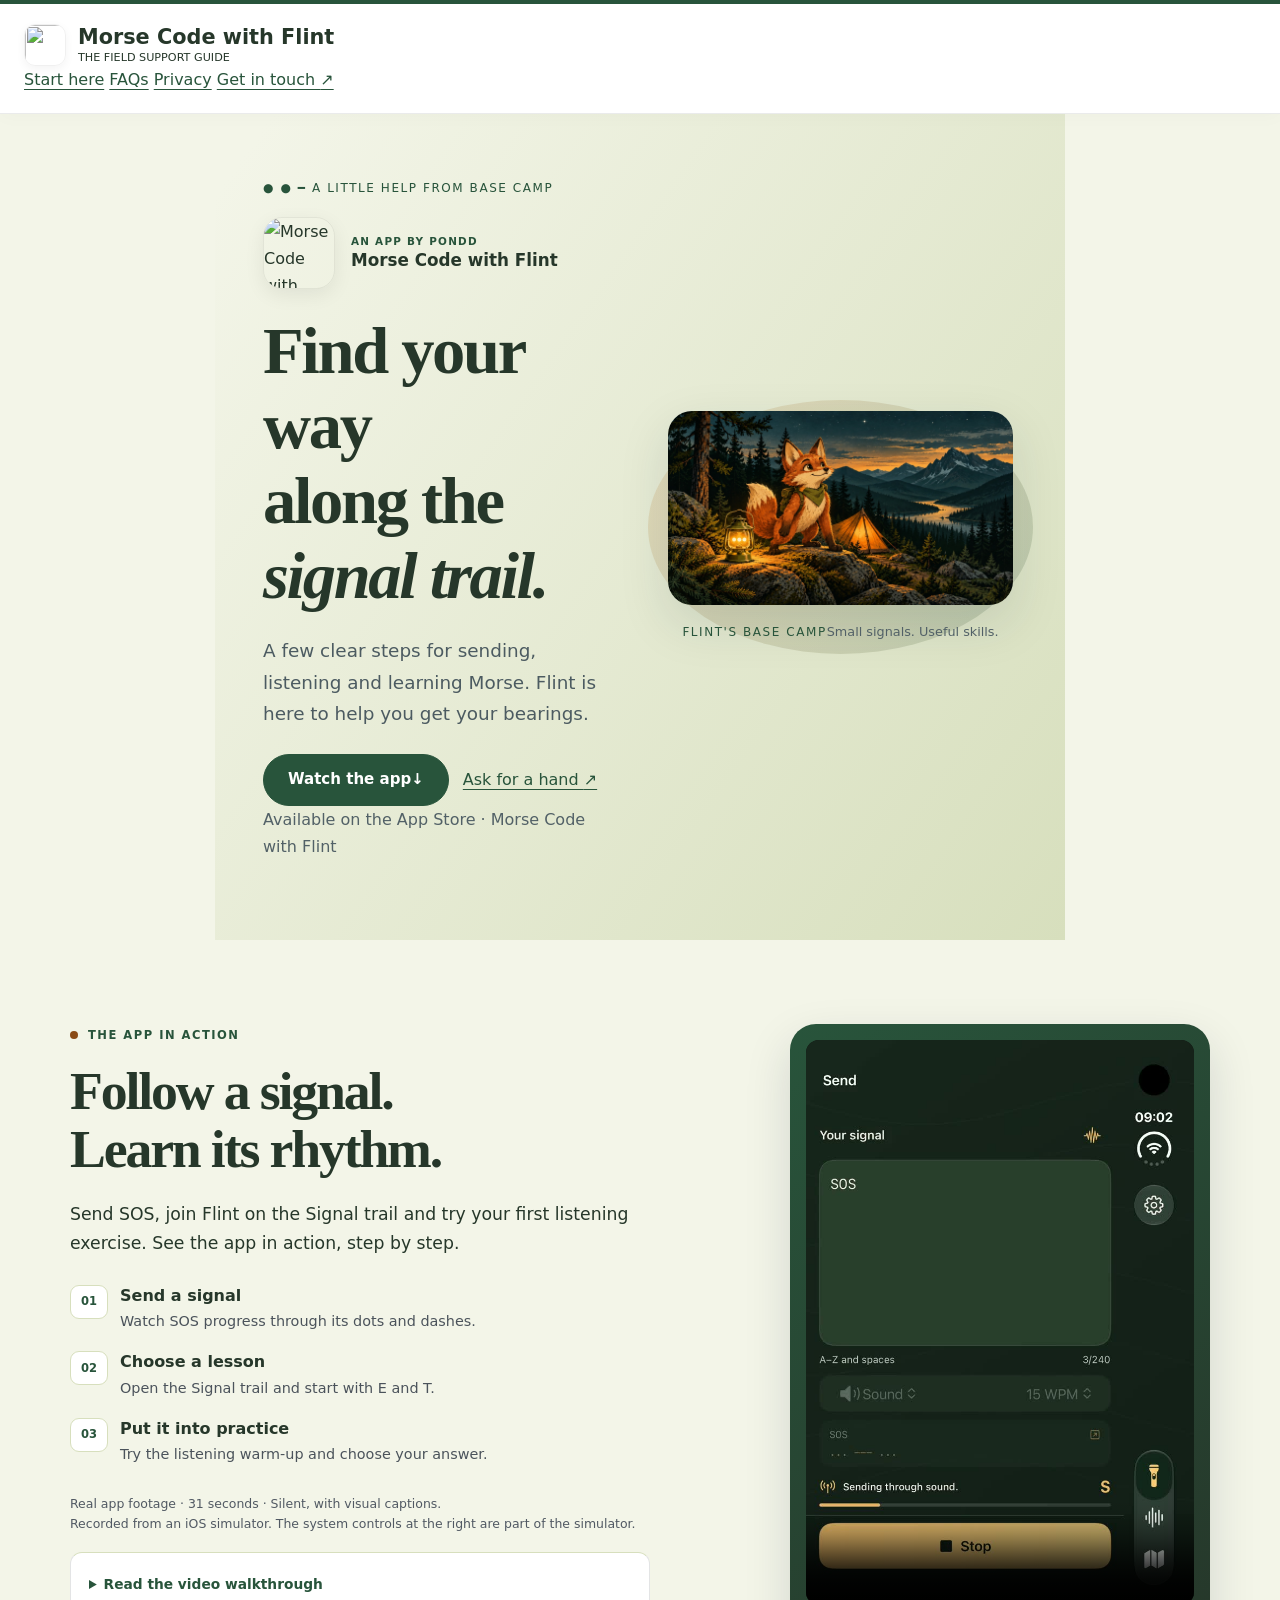
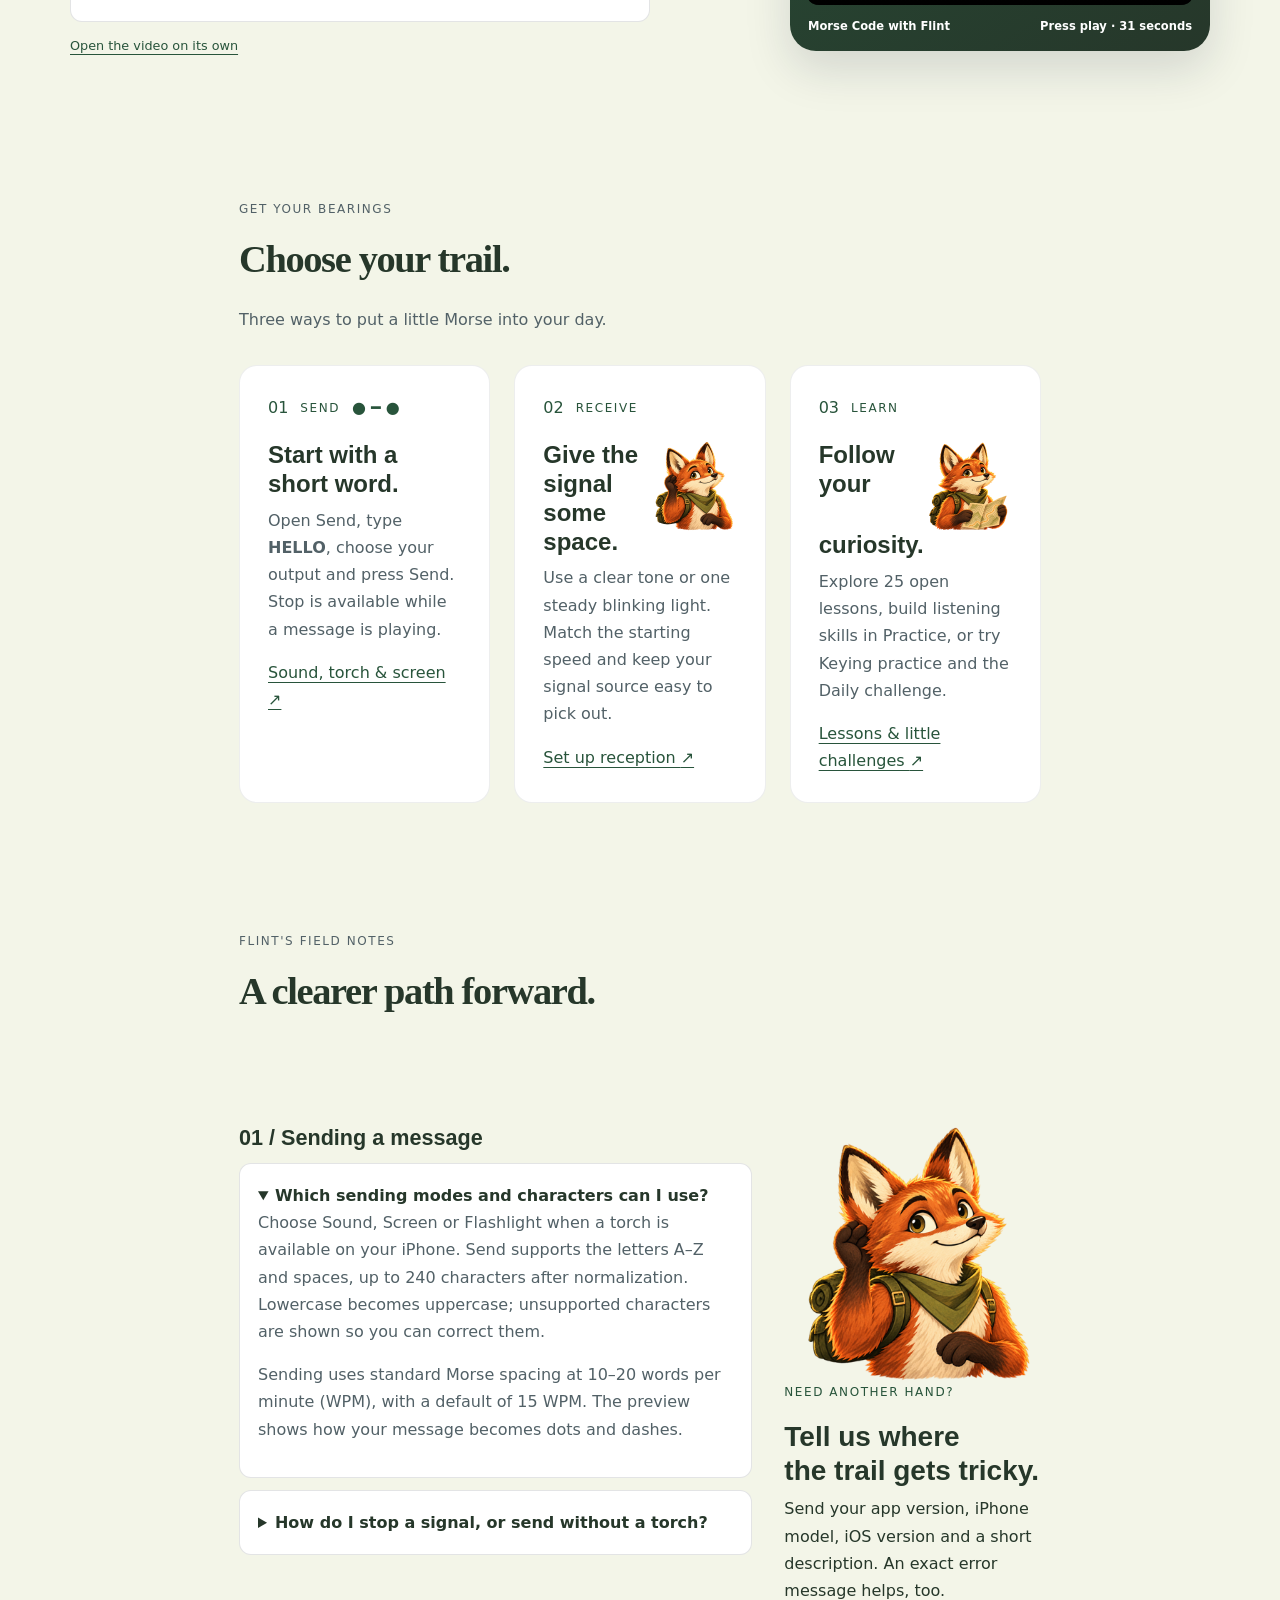
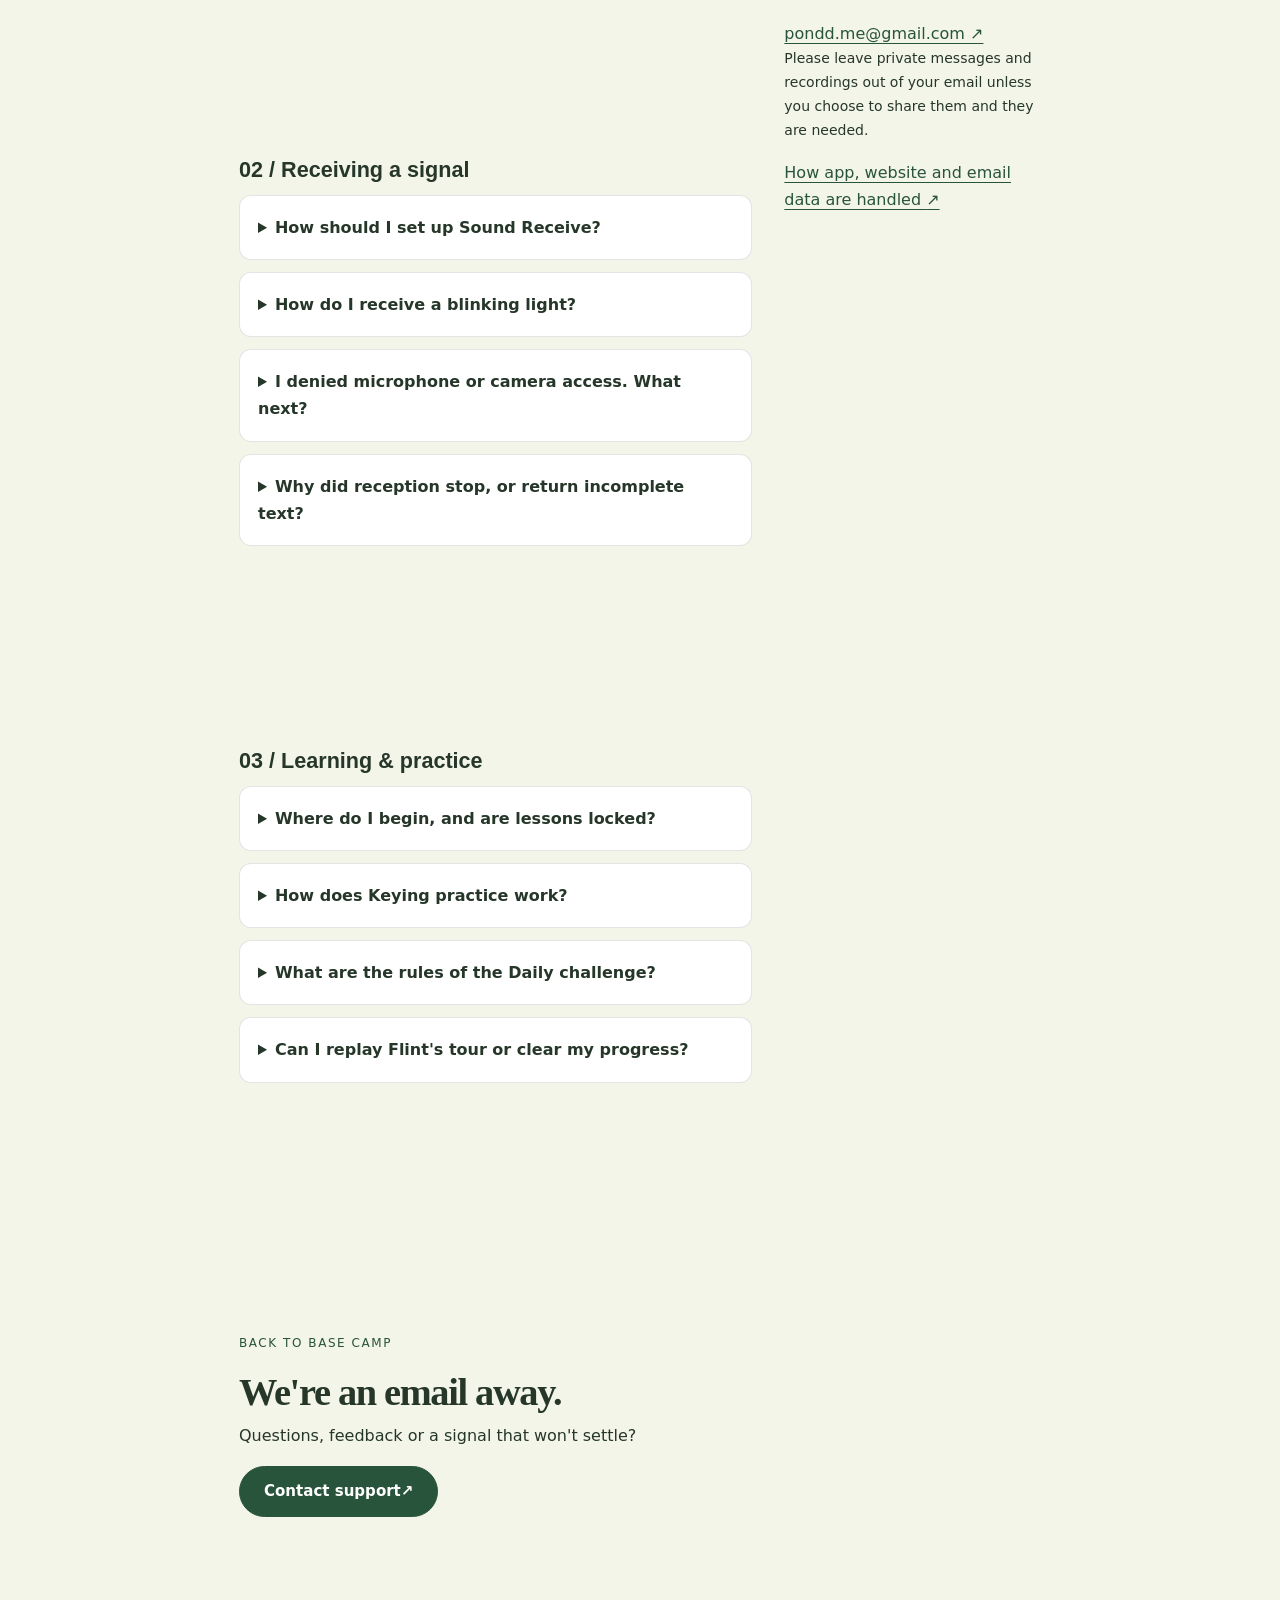
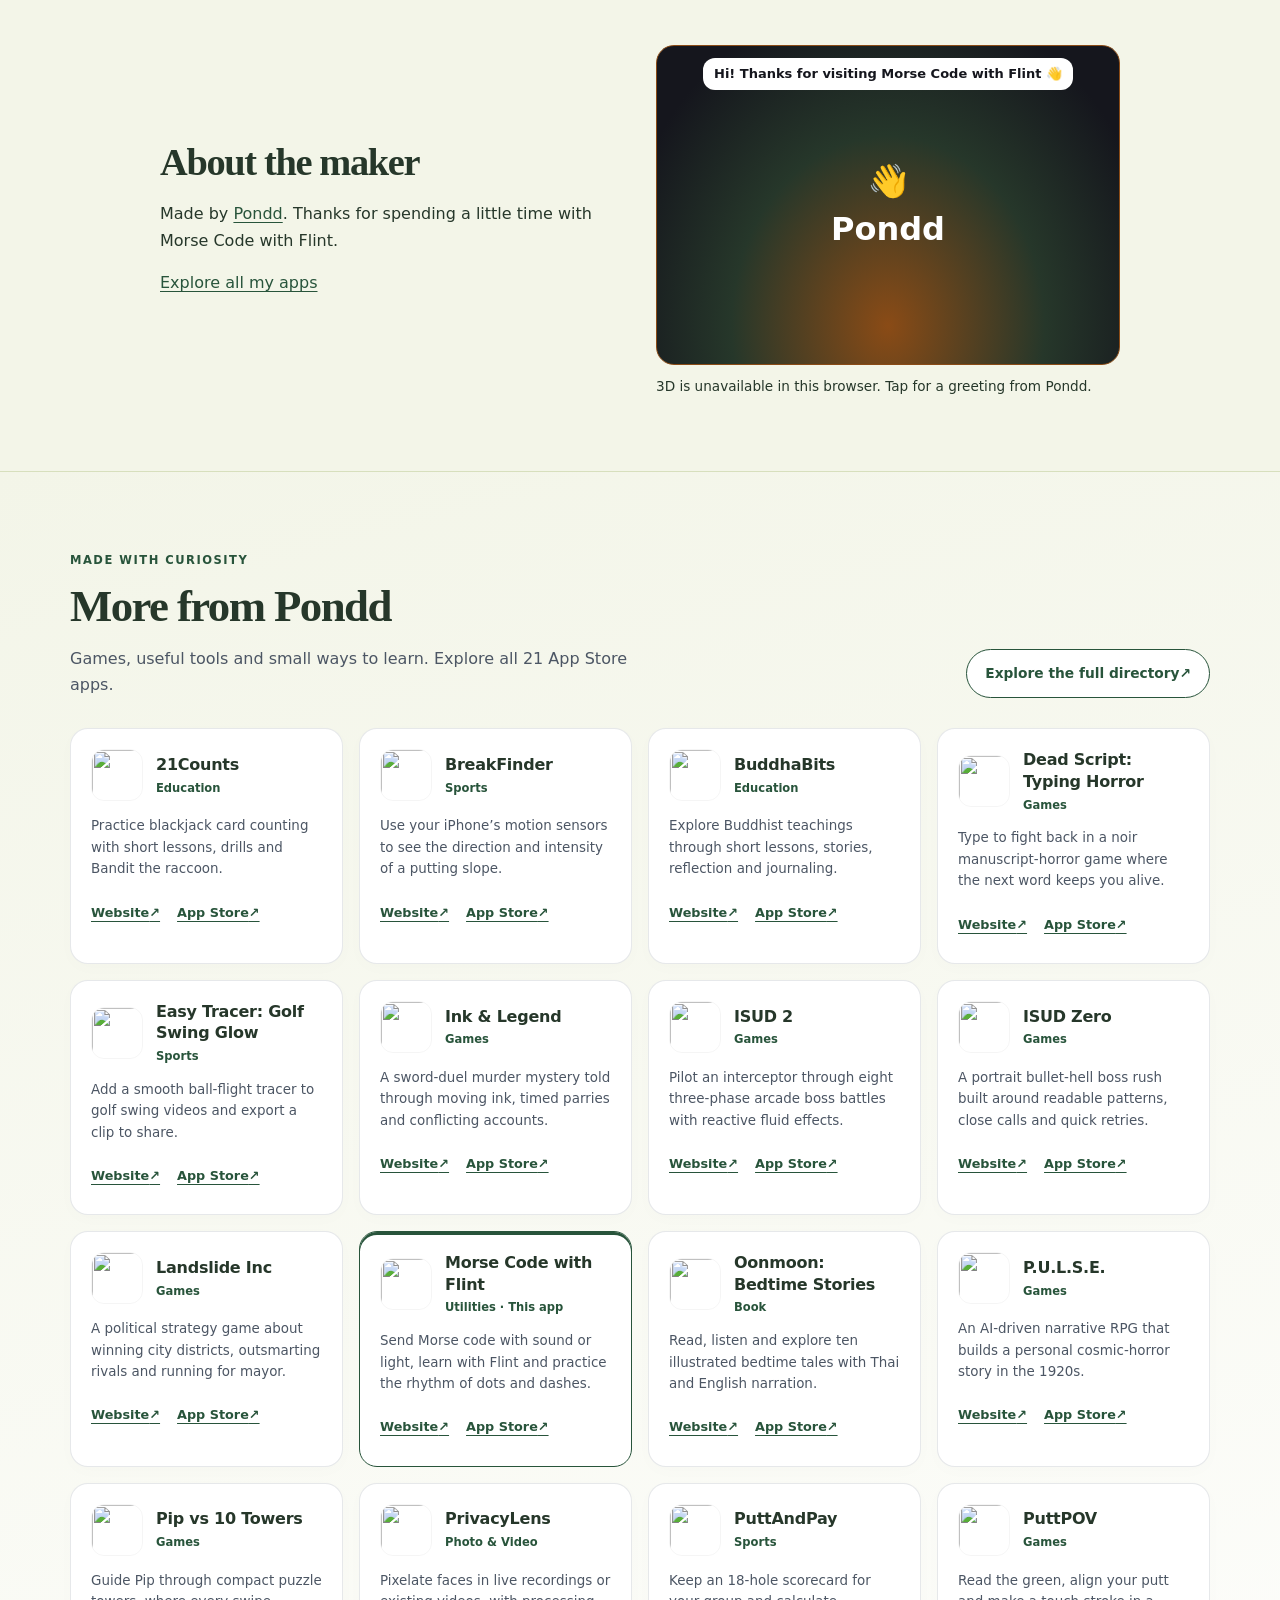
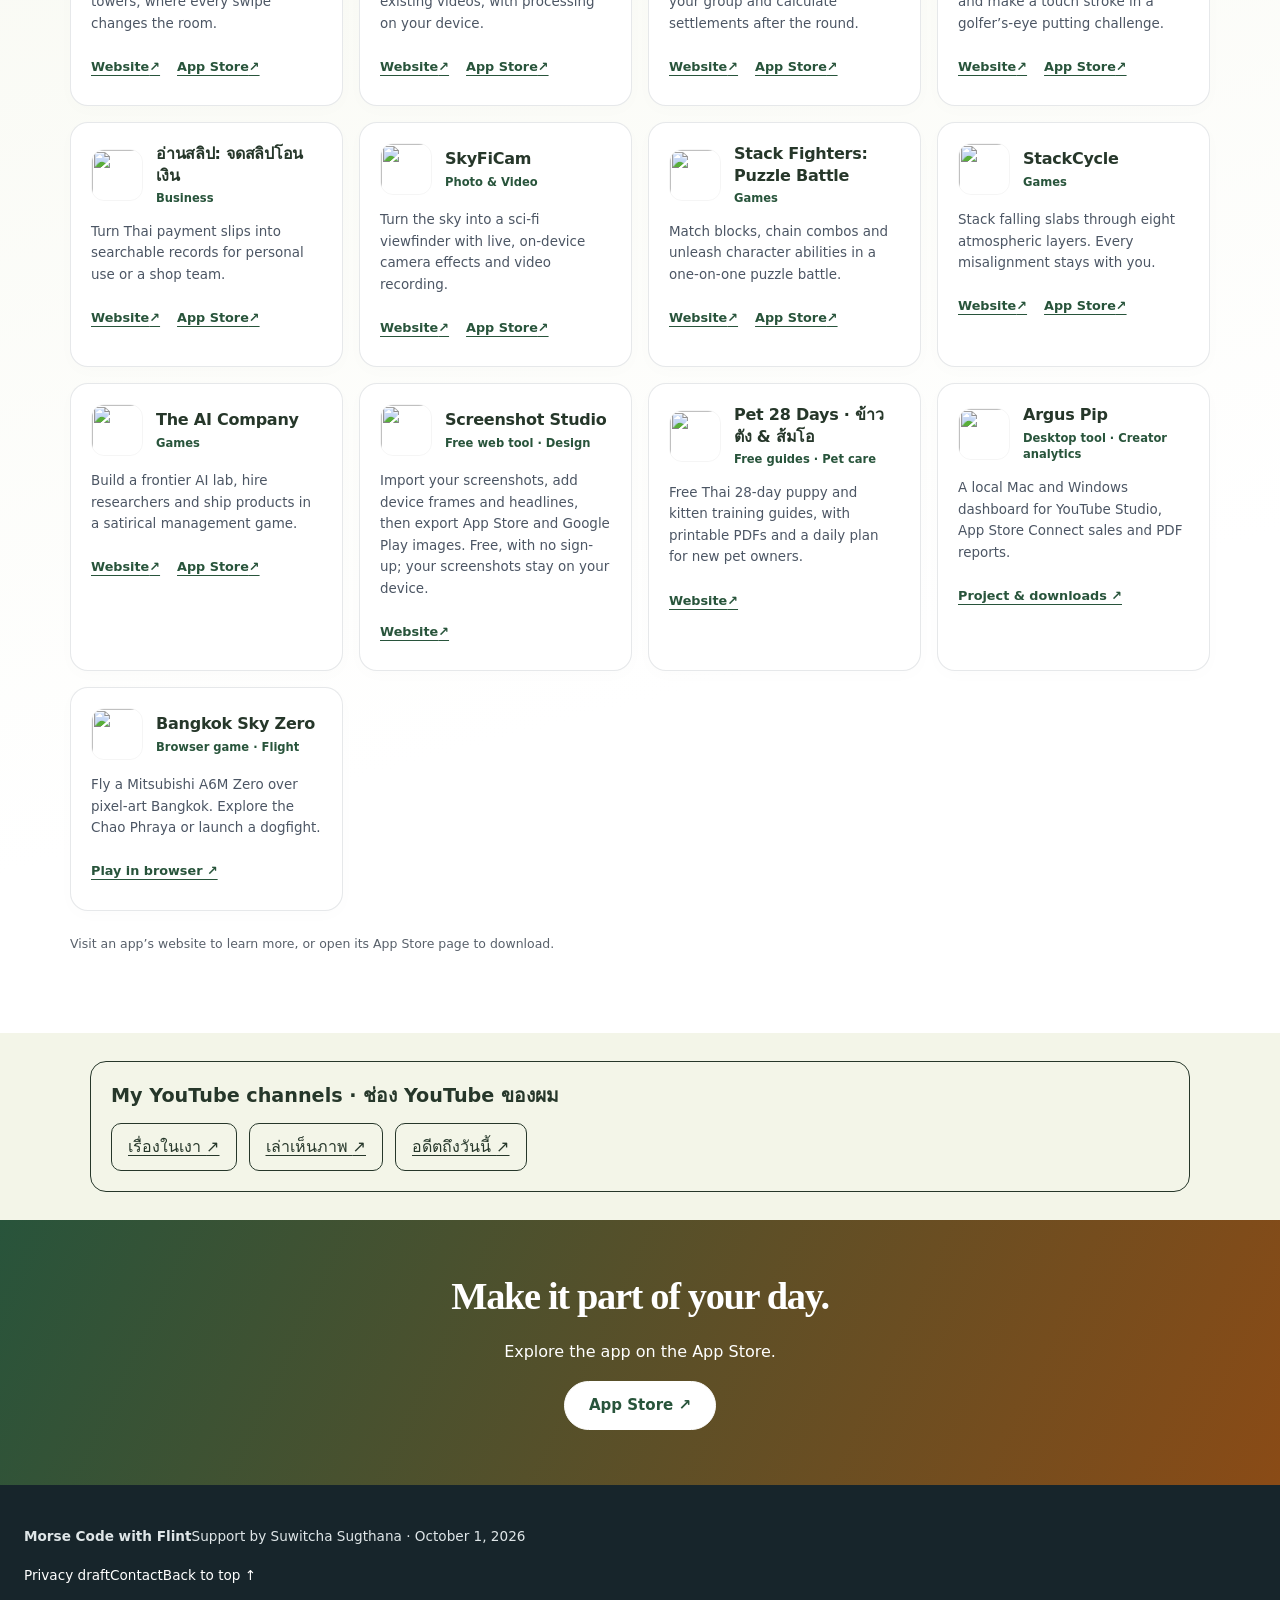
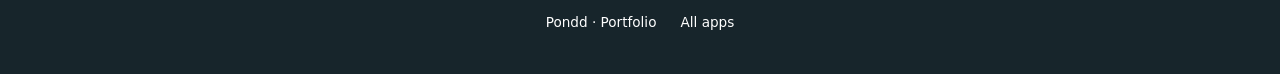
==== commit f0ed3cb1: "Update collection branding to Argus Pip" ====
--- a/index.html
+++ b/index.html
@@ -175,7 +175,7 @@
 <section class="pondd-about" id="about" data-pondd-character data-character-locale="en" aria-label="About the maker"><div class="pondd-about-inner"><div><h2>About the maker</h2><p>Made by <a href="https://pond1982.github.io/Pondd-Page/">Pondd</a>. Thanks for spending a little time with Morse Code with Flint.</p><p><a href="https://pond1982.github.io/Pondd-Page/index.html#apps">Explore all my apps</a></p></div><div><button class="pondd-character-stage" type="button" aria-label="Change Pondd’s dance" aria-describedby="pondd-character-hint"><span class="pondd-character-fallback" aria-hidden="true">👋<br>Pondd</span><span class="bubble" role="status" aria-live="polite">Hi! Thanks for visiting Morse Code with Flint 👋</span></button><p class="pondd-character-hint" id="pondd-character-hint">Tap the character or press Enter to change the dance.</p><button class="pondd-character-pause" type="button" aria-pressed="false" hidden>Pause dancing</button><noscript><p>The 3D Easter egg needs JavaScript. You can still explore the rest of the site.</p></noscript></div></div><script type="application/json" class="pondd-character-lines">["Hi! Thanks for visiting Morse Code with Flint 👋", "Tap me to change the dance!", "ขอบคุณที่แวะมาครับ 🙏", "A little rhythm between dots and dashes.", "Like it? Explore my other apps ♥", "One more spin!"]</script></section>
 <!-- Pondd character end -->
 <!-- APP FAMILY START -->
-<section class="app-family" id="more-apps" aria-labelledby="app-family-title"><div class="app-family-inner"><div class="app-family-heading"><div><p class="app-family-kicker">Made with curiosity</p><h2 id="app-family-title">More from Pondd</h2><p class="app-family-intro">Games, useful tools and small ways to learn. Explore all 21 App Store apps.</p></div><a class="app-family-directory" href="https://pond1982.github.io/Pondd-Page/apps.html">Explore the full directory <span aria-hidden="true">↗</span></a></div><ul class="app-family-list" role="list"><li class="app-family-item" data-app-id="6763789288"><article aria-labelledby="family-6763789288"><div class="app-family-card-top"><img class="app-family-icon" src="https://pond1982.github.io/Pondd-Page/assets/app-icons/6763789288.webp" width="52" height="52" alt="" decoding="async" loading="lazy"><div><h3 id="family-6763789288">21Counts</h3><p class="app-family-meta">Education</p></div></div><p class="app-family-summary" lang="en">Practice blackjack card counting with short lessons, drills and Bandit the raccoon.</p><div class="app-family-links"><a href="https://pond1982.github.io/21Counts-Web/" aria-label="21Counts website">Website <span aria-hidden="true">↗</span></a><a href="https://apps.apple.com/gb/app/21counts/id6763789288" aria-label="21Counts on the App Store">App Store <span aria-hidden="true">↗</span></a></div></article></li><li class="app-family-item" data-app-id="6752389773"><article aria-labelledby="family-6752389773"><div class="app-family-card-top"><img class="app-family-icon" src="https://pond1982.github.io/Pondd-Page/assets/app-icons/6752389773.webp" width="52" height="52" alt="" decoding="async" loading="lazy"><div><h3 id="family-6752389773">BreakFinder</h3><p class="app-family-meta">Sports</p></div></div><p class="app-family-summary" lang="en">Use your iPhone’s motion sensors to see the direction and intensity of a putting slope.</p><div class="app-family-links"><a href="https://breakfinderweb.pages.dev/" aria-label="BreakFinder website">Website <span aria-hidden="true">↗</span></a><a href="https://apps.apple.com/gb/app/breakfinder/id6752389773" aria-label="BreakFinder on the App Store">App Store <span aria-hidden="true">↗</span></a></div></article></li><li class="app-family-item" data-app-id="6764710521"><article aria-labelledby="family-6764710521"><div class="app-family-card-top"><img class="app-family-icon" src="https://pond1982.github.io/Pondd-Page/assets/app-icons/6764710521.webp" width="52" height="52" alt="" decoding="async" loading="lazy"><div><h3 id="family-6764710521">BuddhaBits</h3><p class="app-family-meta">Education</p></div></div><p class="app-family-summary" lang="en">Explore Buddhist teachings through short lessons, stories, reflection and journaling.</p><div class="app-family-links"><a href="https://pond1982.github.io/BuddhaBits-web/index.html" aria-label="BuddhaBits website">Website <span aria-hidden="true">↗</span></a><a href="https://apps.apple.com/gb/app/buddhabits/id6764710521" aria-label="BuddhaBits on the App Store">App Store <span aria-hidden="true">↗</span></a></div></article></li><li class="app-family-item" data-app-id="6775353218"><article aria-labelledby="family-6775353218"><div class="app-family-card-top"><img class="app-family-icon" src="https://pond1982.github.io/Pondd-Page/assets/app-icons/6775353218.webp" width="52" height="52" alt="" decoding="async" loading="lazy"><div><h3 id="family-6775353218">Dead Script: Typing Horror</h3><p class="app-family-meta">Games</p></div></div><p class="app-family-summary" lang="en">Type to fight back in a noir manuscript-horror game where the next word keeps you alive.</p><div class="app-family-links"><a href="https://pond1982.github.io/iosdeadscriptweb/index.html" aria-label="Dead Script: Typing Horror website">Website <span aria-hidden="true">↗</span></a><a href="https://apps.apple.com/gb/app/dead-script-typing-horror/id6775353218" aria-label="Dead Script: Typing Horror on the App Store">App Store <span aria-hidden="true">↗</span></a></div></article></li><li class="app-family-item" data-app-id="6753145486"><article aria-labelledby="family-6753145486"><div class="app-family-card-top"><img class="app-family-icon" src="https://pond1982.github.io/Pondd-Page/assets/app-icons/6753145486.webp" width="52" height="52" alt="" decoding="async" loading="lazy"><div><h3 id="family-6753145486">Easy Tracer: Golf Swing Glow</h3><p class="app-family-meta">Sports</p></div></div><p class="app-family-summary" lang="en">Add a smooth ball-flight tracer to golf swing videos and export a clip to share.</p><div class="app-family-links"><a href="https://easy-tracer-web.pages.dev/" aria-label="Easy Tracer: Golf Swing Glow website">Website <span aria-hidden="true">↗</span></a><a href="https://apps.apple.com/gb/app/easy-tracer-golf-swing-glow/id6753145486" aria-label="Easy Tracer: Golf Swing Glow on the App Store">App Store <span aria-hidden="true">↗</span></a></div></article></li><li class="app-family-item" data-app-id="6830747339"><article aria-labelledby="family-6830747339"><div class="app-family-card-top"><img class="app-family-icon" src="https://pond1982.github.io/Pondd-Page/assets/app-icons/6830747339.webp" width="52" height="52" alt="" decoding="async" loading="lazy"><div><h3 id="family-6830747339">Ink &amp; Legend</h3><p class="app-family-meta">Games</p></div></div><p class="app-family-summary" lang="en">A sword-duel murder mystery told through moving ink, timed parries and conflicting accounts.</p><div class="app-family-links"><a href="https://pond1982.github.io/ink-and-legend-site/" aria-label="Ink &amp; Legend website">Website <span aria-hidden="true">↗</span></a><a href="https://apps.apple.com/gb/app/ink-legend/id6830747339" aria-label="Ink &amp; Legend on the App Store">App Store <span aria-hidden="true">↗</span></a></div></article></li><li class="app-family-item" data-app-id="6824559010"><article aria-labelledby="family-6824559010"><div class="app-family-card-top"><img class="app-family-icon" src="https://pond1982.github.io/Pondd-Page/assets/app-icons/6824559010.webp" width="52" height="52" alt="" decoding="async" loading="lazy"><div><h3 id="family-6824559010">ISUD 2</h3><p class="app-family-meta">Games</p></div></div><p class="app-family-summary" lang="en">Pilot an interceptor through eight three-phase arcade boss battles with reactive fluid effects.</p><div class="app-family-links"><a href="https://pond1982.github.io/ISUD-Website/isud2-support.html" aria-label="ISUD 2 website">Website <span aria-hidden="true">↗</span></a><a href="https://apps.apple.com/gb/app/isud-2/id6824559010" aria-label="ISUD 2 on the App Store">App Store <span aria-hidden="true">↗</span></a></div></article></li><li class="app-family-item" data-app-id="6765926399"><article aria-labelledby="family-6765926399"><div class="app-family-card-top"><img class="app-family-icon" src="https://pond1982.github.io/Pondd-Page/assets/app-icons/6765926399.webp" width="52" height="52" alt="" decoding="async" loading="lazy"><div><h3 id="family-6765926399">ISUD Zero</h3><p class="app-family-meta">Games</p></div></div><p class="app-family-summary" lang="en">A portrait bullet-hell boss rush built around readable patterns, close calls and quick retries.</p><div class="app-family-links"><a href="https://pond1982.github.io/ISUD-Website/" aria-label="ISUD Zero website">Website <span aria-hidden="true">↗</span></a><a href="https://apps.apple.com/gb/app/isud-zero/id6765926399" aria-label="ISUD Zero on the App Store">App Store <span aria-hidden="true">↗</span></a></div></article></li><li class="app-family-item" data-app-id="6761601860"><article aria-labelledby="family-6761601860"><div class="app-family-card-top"><img class="app-family-icon" src="https://pond1982.github.io/Pondd-Page/assets/app-icons/6761601860.webp" width="52" height="52" alt="" decoding="async" loading="lazy"><div><h3 id="family-6761601860">Landslide Inc</h3><p class="app-family-meta">Games</p></div></div><p class="app-family-summary" lang="en">A political strategy game about winning city districts, outsmarting rivals and running for mayor.</p><div class="app-family-links"><a href="https://pond1982.github.io/Landslide-Web/index.html" aria-label="Landslide Inc website">Website <span aria-hidden="true">↗</span></a><a href="https://apps.apple.com/gb/app/landslide-inc/id6761601860" aria-label="Landslide Inc on the App Store">App Store <span aria-hidden="true">↗</span></a></div></article></li><li class="app-family-item is-current" data-app-id="6818069855"><article aria-labelledby="family-6818069855"><div class="app-family-card-top"><img class="app-family-icon" src="https://pond1982.github.io/Pondd-Page/assets/app-icons/6818069855.webp" width="52" height="52" alt="" decoding="async" loading="lazy"><div><h3 id="family-6818069855">Morse Code with Flint</h3><p class="app-family-meta">Utilities · This app</p></div></div><p class="app-family-summary" lang="en">Send Morse code with sound or light, learn with Flint and practice the rhythm of dots and dashes.</p><div class="app-family-links"><a href="https://pond1982.github.io/Morse-Support-Site/" aria-label="Morse Code with Flint website">Website <span aria-hidden="true">↗</span></a><a href="https://apps.apple.com/gb/app/morse-code-with-flint/id6818069855" aria-label="Morse Code with Flint on the App Store">App Store <span aria-hidden="true">↗</span></a></div></article></li><li class="app-family-item" data-app-id="6821338637"><article aria-labelledby="family-6821338637"><div class="app-family-card-top"><img class="app-family-icon" src="https://pond1982.github.io/Pondd-Page/assets/app-icons/6821338637.webp" width="52" height="52" alt="" decoding="async" loading="lazy"><div><h3 id="family-6821338637">Oonmoon: Bedtime Stories</h3><p class="app-family-meta">Book</p></div></div><p class="app-family-summary" lang="en">Read, listen and explore ten illustrated bedtime tales with Thai and English narration.</p><div class="app-family-links"><a href="https://pond1982.github.io/Oonmoon-Website/en/" aria-label="Oonmoon: Bedtime Stories website">Website <span aria-hidden="true">↗</span></a><a href="https://apps.apple.com/gb/app/oonmoon-bedtime-stories/id6821338637" aria-label="Oonmoon: Bedtime Stories on the App Store">App Store <span aria-hidden="true">↗</span></a></div></article></li><li class="app-family-item" data-app-id="6762054116"><article aria-labelledby="family-6762054116"><div class="app-family-card-top"><img class="app-family-icon" src="https://pond1982.github.io/Pondd-Page/assets/app-icons/6762054116.webp" width="52" height="52" alt="" decoding="async" loading="lazy"><div><h3 id="family-6762054116">P.U.L.S.E.</h3><p class="app-family-meta">Games</p></div></div><p class="app-family-summary" lang="en">An AI-driven narrative RPG that builds a personal cosmic-horror story in the 1920s.</p><div class="app-family-links"><a href="https://pulse-web-5vx.pages.dev/" aria-label="P.U.L.S.E. website">Website <span aria-hidden="true">↗</span></a><a href="https://apps.apple.com/gb/app/p-u-l-s-e/id6762054116" aria-label="P.U.L.S.E. on the App Store">App Store <span aria-hidden="true">↗</span></a></div></article></li><li class="app-family-item" data-app-id="6766553847"><article aria-labelledby="family-6766553847"><div class="app-family-card-top"><img class="app-family-icon" src="https://pond1982.github.io/Pondd-Page/assets/app-icons/6766553847.webp" width="52" height="52" alt="" decoding="async" loading="lazy"><div><h3 id="family-6766553847">Pip vs 10 Towers</h3><p class="app-family-meta">Games</p></div></div><p class="app-family-summary" lang="en">Guide Pip through compact puzzle towers, where every swipe changes the room.</p><div class="app-family-links"><a href="https://pond1982.github.io/StepBlade-Website/index.html" aria-label="Pip vs 10 Towers website">Website <span aria-hidden="true">↗</span></a><a href="https://apps.apple.com/gb/app/pip-vs-10-towers/id6766553847" aria-label="Pip vs 10 Towers on the App Store">App Store <span aria-hidden="true">↗</span></a></div></article></li><li class="app-family-item" data-app-id="6752596764"><article aria-labelledby="family-6752596764"><div class="app-family-card-top"><img class="app-family-icon" src="https://pond1982.github.io/Pondd-Page/assets/app-icons/6752596764.webp" width="52" height="52" alt="" decoding="async" loading="lazy"><div><h3 id="family-6752596764">PrivacyLens</h3><p class="app-family-meta">Photo &amp; Video</p></div></div><p class="app-family-summary" lang="en">Pixelate faces in live recordings or existing videos, with processing on your device.</p><div class="app-family-links"><a href="https://privacylensweb.pages.dev/" aria-label="PrivacyLens website">Website <span aria-hidden="true">↗</span></a><a href="https://apps.apple.com/gb/app/privacylens/id6752596764" aria-label="PrivacyLens on the App Store">App Store <span aria-hidden="true">↗</span></a></div></article></li><li class="app-family-item" data-app-id="6752640120"><article aria-labelledby="family-6752640120"><div class="app-family-card-top"><img class="app-family-icon" src="https://pond1982.github.io/Pondd-Page/assets/app-icons/6752640120.webp" width="52" height="52" alt="" decoding="async" loading="lazy"><div><h3 id="family-6752640120">PuttAndPay</h3><p class="app-family-meta">Sports</p></div></div><p class="app-family-summary" lang="en">Keep an 18-hole scorecard for your group and calculate settlements after the round.</p><div class="app-family-links"><a href="https://puttandpayweb.pages.dev/" aria-label="PuttAndPay website">Website <span aria-hidden="true">↗</span></a><a href="https://apps.apple.com/gb/app/puttandpay/id6752640120" aria-label="PuttAndPay on the App Store">App Store <span aria-hidden="true">↗</span></a></div></article></li><li class="app-family-item" data-app-id="6771718899"><article aria-labelledby="family-6771718899"><div class="app-family-card-top"><img class="app-family-icon" src="https://pond1982.github.io/Pondd-Page/assets/app-icons/6771718899.webp" width="52" height="52" alt="" decoding="async" loading="lazy"><div><h3 id="family-6771718899">PuttPOV</h3><p class="app-family-meta">Games</p></div></div><p class="app-family-summary" lang="en">Read the green, align your putt and make a touch stroke in a golfer’s-eye putting challenge.</p><div class="app-family-links"><a href="https://pond1982.github.io/PuttPOV-Website/" aria-label="PuttPOV website">Website <span aria-hidden="true">↗</span></a><a href="https://apps.apple.com/gb/app/puttpov/id6771718899" aria-label="PuttPOV on the App Store">App Store <span aria-hidden="true">↗</span></a></div></article></li><li class="app-family-item" data-app-id="6765605900"><article aria-labelledby="family-6765605900"><div class="app-family-card-top"><img class="app-family-icon" src="https://pond1982.github.io/Pondd-Page/assets/app-icons/6765605900.webp" width="52" height="52" alt="" decoding="async" loading="lazy"><div><h3 id="family-6765605900">อ่านสลิป: จดสลิปโอนเงิน</h3><p class="app-family-meta">Business</p></div></div><p class="app-family-summary" lang="en">Turn Thai payment slips into searchable records for personal use or a shop team.</p><div class="app-family-links"><a href="https://pond1982.github.io/ReadSlipWebsite/index.html" aria-label="อ่านสลิป: จดสลิปโอนเงิน website">Website <span aria-hidden="true">↗</span></a><a href="https://apps.apple.com/gb/app/%E0%B8%AD-%E0%B8%B2%E0%B8%99%E0%B8%AA%E0%B8%A5-%E0%B8%9B-%E0%B8%88%E0%B8%94%E0%B8%AA%E0%B8%A5-%E0%B8%9B%E0%B9%82%E0%B8%AD%E0%B8%99%E0%B9%80%E0%B8%87-%E0%B8%99/id6765605900" aria-label="อ่านสลิป: จดสลิปโอนเงิน on the App Store">App Store <span aria-hidden="true">↗</span></a></div></article></li><li class="app-family-item" data-app-id="6773614646"><article aria-labelledby="family-6773614646"><div class="app-family-card-top"><img class="app-family-icon" src="https://pond1982.github.io/Pondd-Page/assets/app-icons/6773614646.webp" width="52" height="52" alt="" decoding="async" loading="lazy"><div><h3 id="family-6773614646">SkyFiCam</h3><p class="app-family-meta">Photo &amp; Video</p></div></div><p class="app-family-summary" lang="en">Turn the sky into a sci-fi viewfinder with live, on-device camera effects and video recording.</p><div class="app-family-links"><a href="https://pond1982.github.io/SkyFiWeb/" aria-label="SkyFiCam website">Website <span aria-hidden="true">↗</span></a><a href="https://apps.apple.com/gb/app/skyficam/id6773614646" aria-label="SkyFiCam on the App Store">App Store <span aria-hidden="true">↗</span></a></div></article></li><li class="app-family-item" data-app-id="6762288266"><article aria-labelledby="family-6762288266"><div class="app-family-card-top"><img class="app-family-icon" src="https://pond1982.github.io/Pondd-Page/assets/app-icons/6762288266.webp" width="52" height="52" alt="" decoding="async" loading="lazy"><div><h3 id="family-6762288266">Stack Fighters: Puzzle Battle</h3><p class="app-family-meta">Games</p></div></div><p class="app-family-summary" lang="en">Match blocks, chain combos and unleash character abilities in a one-on-one puzzle battle.</p><div class="app-family-links"><a href="https://pond1982.github.io/stackfighters-site/index.html" aria-label="Stack Fighters: Puzzle Battle website">Website <span aria-hidden="true">↗</span></a><a href="https://apps.apple.com/gb/app/stack-fighters-puzzle-battle/id6762288266" aria-label="Stack Fighters: Puzzle Battle on the App Store">App Store <span aria-hidden="true">↗</span></a></div></article></li><li class="app-family-item" data-app-id="6764340971"><article aria-labelledby="family-6764340971"><div class="app-family-card-top"><img class="app-family-icon" src="https://pond1982.github.io/Pondd-Page/assets/app-icons/6764340971.webp" width="52" height="52" alt="" decoding="async" loading="lazy"><div><h3 id="family-6764340971">StackCycle</h3><p class="app-family-meta">Games</p></div></div><p class="app-family-summary" lang="en">Stack falling slabs through eight atmospheric layers. Every misalignment stays with you.</p><div class="app-family-links"><a href="https://pond1982.github.io/stackcycle---web/" aria-label="StackCycle website">Website <span aria-hidden="true">↗</span></a><a href="https://apps.apple.com/gb/app/stackcycle/id6764340971" aria-label="StackCycle on the App Store">App Store <span aria-hidden="true">↗</span></a></div></article></li><li class="app-family-item" data-app-id="6777710816"><article aria-labelledby="family-6777710816"><div class="app-family-card-top"><img class="app-family-icon" src="https://pond1982.github.io/Pondd-Page/assets/app-icons/6777710816.webp" width="52" height="52" alt="" decoding="async" loading="lazy"><div><h3 id="family-6777710816">The AI Company</h3><p class="app-family-meta">Games</p></div></div><p class="app-family-summary" lang="en">Build a frontier AI lab, hire researchers and ship products in a satirical management game.</p><div class="app-family-links"><a href="https://pond1982.github.io/TheAiCompanyWeb/" aria-label="The AI Company website">Website <span aria-hidden="true">↗</span></a><a href="https://apps.apple.com/gb/app/the-ai-company/id6777710816" aria-label="The AI Company on the App Store">App Store <span aria-hidden="true">↗</span></a></div></article></li><li class="app-family-item" data-app-id="screenshot-studio"><article aria-labelledby="family-screenshot-studio"><div class="app-family-card-top"><img class="app-family-icon" src="https://pond1982.github.io/Pondd-Page/assets/app-icons/screenshot-studio.svg" width="52" height="52" alt="" decoding="async" loading="lazy"><div><h3 id="family-screenshot-studio">Screenshot Studio</h3><p class="app-family-meta">Free web tool · Design</p></div></div><p class="app-family-summary" lang="en">Import your screenshots, add device frames and headlines, then export App Store and Google Play images. Free, with no sign-up; your screenshots stay on your device.</p><div class="app-family-links"><a href="https://pond1982.github.io/screenshot-studio/">Website <span aria-hidden="true">↗</span></a></div></article></li><li class="app-family-item" data-app-id="pet-28-days"><article aria-labelledby="family-pet-28-days"><div class="app-family-card-top"><img class="app-family-icon" src="https://pond1982.github.io/Pondd-Page/assets/app-icons/pet-28-days.png" width="52" height="52" alt="" decoding="async" loading="lazy"><div><h3 id="family-pet-28-days">Pet 28 Days · ข้าวตัง &amp; ส้มโอ</h3><p class="app-family-meta">Free guides · Pet care</p></div></div><p class="app-family-summary" lang="en">Free Thai 28-day puppy and kitten training guides, with printable PDFs and a daily plan for new pet owners.</p><div class="app-family-links"><a href="https://pond1982.github.io/pet-28-days/">Website <span aria-hidden="true">↗</span></a></div></article></li><li class="app-family-item" data-app-id="creator-dashboard-desktop"><article aria-labelledby="family-creator-dashboard-desktop"><div class="app-family-card-top"><img class="app-family-icon" src="https://pond1982.github.io/Pondd-Page/assets/app-icons/creator-dashboard.png" width="52" height="52" alt="" loading="lazy"><div><h3 id="family-creator-dashboard-desktop">Creator Dashboard</h3><p class="app-family-meta">Desktop tool · Creator analytics</p></div></div><p class="app-family-summary">A local Mac and Windows dashboard for YouTube Studio, App Store Connect sales and PDF reports.</p><div class="app-family-links"><a href="https://github.com/pond1982/creator-dashboard-desktop">Project &amp; downloads ↗</a></div></article></li><li class="app-family-item" data-app-id="bangkok-sky-zero"><article aria-labelledby="family-bangkok-sky-zero"><div class="app-family-card-top"><img class="app-family-icon" src="https://pond1982.github.io/Pondd-Page/assets/app-icons/bangkok-sky-zero.png" width="52" height="52" alt="" loading="lazy"><div><h3 id="family-bangkok-sky-zero">Bangkok Sky Zero</h3><p class="app-family-meta">Browser game · Flight</p></div></div><p class="app-family-summary">Fly a Mitsubishi A6M Zero over pixel-art Bangkok. Explore the Chao Phraya or launch a dogfight.</p><div class="app-family-links"><a href="https://pond1982.github.io/bangkok-sky-zero/">Play in browser ↗</a></div></article></li></ul><p class="app-family-note">Visit an app’s website to learn more, or open its App Store page to download.</p></div></section>
+<section class="app-family" id="more-apps" aria-labelledby="app-family-title"><div class="app-family-inner"><div class="app-family-heading"><div><p class="app-family-kicker">Made with curiosity</p><h2 id="app-family-title">More from Pondd</h2><p class="app-family-intro">Games, useful tools and small ways to learn. Explore all 21 App Store apps.</p></div><a class="app-family-directory" href="https://pond1982.github.io/Pondd-Page/apps.html">Explore the full directory <span aria-hidden="true">↗</span></a></div><ul class="app-family-list" role="list"><li class="app-family-item" data-app-id="6763789288"><article aria-labelledby="family-6763789288"><div class="app-family-card-top"><img class="app-family-icon" src="https://pond1982.github.io/Pondd-Page/assets/app-icons/6763789288.webp" width="52" height="52" alt="" decoding="async" loading="lazy"><div><h3 id="family-6763789288">21Counts</h3><p class="app-family-meta">Education</p></div></div><p class="app-family-summary" lang="en">Practice blackjack card counting with short lessons, drills and Bandit the raccoon.</p><div class="app-family-links"><a href="https://pond1982.github.io/21Counts-Web/" aria-label="21Counts website">Website <span aria-hidden="true">↗</span></a><a href="https://apps.apple.com/gb/app/21counts/id6763789288" aria-label="21Counts on the App Store">App Store <span aria-hidden="true">↗</span></a></div></article></li><li class="app-family-item" data-app-id="6752389773"><article aria-labelledby="family-6752389773"><div class="app-family-card-top"><img class="app-family-icon" src="https://pond1982.github.io/Pondd-Page/assets/app-icons/6752389773.webp" width="52" height="52" alt="" decoding="async" loading="lazy"><div><h3 id="family-6752389773">BreakFinder</h3><p class="app-family-meta">Sports</p></div></div><p class="app-family-summary" lang="en">Use your iPhone’s motion sensors to see the direction and intensity of a putting slope.</p><div class="app-family-links"><a href="https://breakfinderweb.pages.dev/" aria-label="BreakFinder website">Website <span aria-hidden="true">↗</span></a><a href="https://apps.apple.com/gb/app/breakfinder/id6752389773" aria-label="BreakFinder on the App Store">App Store <span aria-hidden="true">↗</span></a></div></article></li><li class="app-family-item" data-app-id="6764710521"><article aria-labelledby="family-6764710521"><div class="app-family-card-top"><img class="app-family-icon" src="https://pond1982.github.io/Pondd-Page/assets/app-icons/6764710521.webp" width="52" height="52" alt="" decoding="async" loading="lazy"><div><h3 id="family-6764710521">BuddhaBits</h3><p class="app-family-meta">Education</p></div></div><p class="app-family-summary" lang="en">Explore Buddhist teachings through short lessons, stories, reflection and journaling.</p><div class="app-family-links"><a href="https://pond1982.github.io/BuddhaBits-web/index.html" aria-label="BuddhaBits website">Website <span aria-hidden="true">↗</span></a><a href="https://apps.apple.com/gb/app/buddhabits/id6764710521" aria-label="BuddhaBits on the App Store">App Store <span aria-hidden="true">↗</span></a></div></article></li><li class="app-family-item" data-app-id="6775353218"><article aria-labelledby="family-6775353218"><div class="app-family-card-top"><img class="app-family-icon" src="https://pond1982.github.io/Pondd-Page/assets/app-icons/6775353218.webp" width="52" height="52" alt="" decoding="async" loading="lazy"><div><h3 id="family-6775353218">Dead Script: Typing Horror</h3><p class="app-family-meta">Games</p></div></div><p class="app-family-summary" lang="en">Type to fight back in a noir manuscript-horror game where the next word keeps you alive.</p><div class="app-family-links"><a href="https://pond1982.github.io/iosdeadscriptweb/index.html" aria-label="Dead Script: Typing Horror website">Website <span aria-hidden="true">↗</span></a><a href="https://apps.apple.com/gb/app/dead-script-typing-horror/id6775353218" aria-label="Dead Script: Typing Horror on the App Store">App Store <span aria-hidden="true">↗</span></a></div></article></li><li class="app-family-item" data-app-id="6753145486"><article aria-labelledby="family-6753145486"><div class="app-family-card-top"><img class="app-family-icon" src="https://pond1982.github.io/Pondd-Page/assets/app-icons/6753145486.webp" width="52" height="52" alt="" decoding="async" loading="lazy"><div><h3 id="family-6753145486">Easy Tracer: Golf Swing Glow</h3><p class="app-family-meta">Sports</p></div></div><p class="app-family-summary" lang="en">Add a smooth ball-flight tracer to golf swing videos and export a clip to share.</p><div class="app-family-links"><a href="https://easy-tracer-web.pages.dev/" aria-label="Easy Tracer: Golf Swing Glow website">Website <span aria-hidden="true">↗</span></a><a href="https://apps.apple.com/gb/app/easy-tracer-golf-swing-glow/id6753145486" aria-label="Easy Tracer: Golf Swing Glow on the App Store">App Store <span aria-hidden="true">↗</span></a></div></article></li><li class="app-family-item" data-app-id="6830747339"><article aria-labelledby="family-6830747339"><div class="app-family-card-top"><img class="app-family-icon" src="https://pond1982.github.io/Pondd-Page/assets/app-icons/6830747339.webp" width="52" height="52" alt="" decoding="async" loading="lazy"><div><h3 id="family-6830747339">Ink &amp; Legend</h3><p class="app-family-meta">Games</p></div></div><p class="app-family-summary" lang="en">A sword-duel murder mystery told through moving ink, timed parries and conflicting accounts.</p><div class="app-family-links"><a href="https://pond1982.github.io/ink-and-legend-site/" aria-label="Ink &amp; Legend website">Website <span aria-hidden="true">↗</span></a><a href="https://apps.apple.com/gb/app/ink-legend/id6830747339" aria-label="Ink &amp; Legend on the App Store">App Store <span aria-hidden="true">↗</span></a></div></article></li><li class="app-family-item" data-app-id="6824559010"><article aria-labelledby="family-6824559010"><div class="app-family-card-top"><img class="app-family-icon" src="https://pond1982.github.io/Pondd-Page/assets/app-icons/6824559010.webp" width="52" height="52" alt="" decoding="async" loading="lazy"><div><h3 id="family-6824559010">ISUD 2</h3><p class="app-family-meta">Games</p></div></div><p class="app-family-summary" lang="en">Pilot an interceptor through eight three-phase arcade boss battles with reactive fluid effects.</p><div class="app-family-links"><a href="https://pond1982.github.io/ISUD-Website/isud2-support.html" aria-label="ISUD 2 website">Website <span aria-hidden="true">↗</span></a><a href="https://apps.apple.com/gb/app/isud-2/id6824559010" aria-label="ISUD 2 on the App Store">App Store <span aria-hidden="true">↗</span></a></div></article></li><li class="app-family-item" data-app-id="6765926399"><article aria-labelledby="family-6765926399"><div class="app-family-card-top"><img class="app-family-icon" src="https://pond1982.github.io/Pondd-Page/assets/app-icons/6765926399.webp" width="52" height="52" alt="" decoding="async" loading="lazy"><div><h3 id="family-6765926399">ISUD Zero</h3><p class="app-family-meta">Games</p></div></div><p class="app-family-summary" lang="en">A portrait bullet-hell boss rush built around readable patterns, close calls and quick retries.</p><div class="app-family-links"><a href="https://pond1982.github.io/ISUD-Website/" aria-label="ISUD Zero website">Website <span aria-hidden="true">↗</span></a><a href="https://apps.apple.com/gb/app/isud-zero/id6765926399" aria-label="ISUD Zero on the App Store">App Store <span aria-hidden="true">↗</span></a></div></article></li><li class="app-family-item" data-app-id="6761601860"><article aria-labelledby="family-6761601860"><div class="app-family-card-top"><img class="app-family-icon" src="https://pond1982.github.io/Pondd-Page/assets/app-icons/6761601860.webp" width="52" height="52" alt="" decoding="async" loading="lazy"><div><h3 id="family-6761601860">Landslide Inc</h3><p class="app-family-meta">Games</p></div></div><p class="app-family-summary" lang="en">A political strategy game about winning city districts, outsmarting rivals and running for mayor.</p><div class="app-family-links"><a href="https://pond1982.github.io/Landslide-Web/index.html" aria-label="Landslide Inc website">Website <span aria-hidden="true">↗</span></a><a href="https://apps.apple.com/gb/app/landslide-inc/id6761601860" aria-label="Landslide Inc on the App Store">App Store <span aria-hidden="true">↗</span></a></div></article></li><li class="app-family-item is-current" data-app-id="6818069855"><article aria-labelledby="family-6818069855"><div class="app-family-card-top"><img class="app-family-icon" src="https://pond1982.github.io/Pondd-Page/assets/app-icons/6818069855.webp" width="52" height="52" alt="" decoding="async" loading="lazy"><div><h3 id="family-6818069855">Morse Code with Flint</h3><p class="app-family-meta">Utilities · This app</p></div></div><p class="app-family-summary" lang="en">Send Morse code with sound or light, learn with Flint and practice the rhythm of dots and dashes.</p><div class="app-family-links"><a href="https://pond1982.github.io/Morse-Support-Site/" aria-label="Morse Code with Flint website">Website <span aria-hidden="true">↗</span></a><a href="https://apps.apple.com/gb/app/morse-code-with-flint/id6818069855" aria-label="Morse Code with Flint on the App Store">App Store <span aria-hidden="true">↗</span></a></div></article></li><li class="app-family-item" data-app-id="6821338637"><article aria-labelledby="family-6821338637"><div class="app-family-card-top"><img class="app-family-icon" src="https://pond1982.github.io/Pondd-Page/assets/app-icons/6821338637.webp" width="52" height="52" alt="" decoding="async" loading="lazy"><div><h3 id="family-6821338637">Oonmoon: Bedtime Stories</h3><p class="app-family-meta">Book</p></div></div><p class="app-family-summary" lang="en">Read, listen and explore ten illustrated bedtime tales with Thai and English narration.</p><div class="app-family-links"><a href="https://pond1982.github.io/Oonmoon-Website/en/" aria-label="Oonmoon: Bedtime Stories website">Website <span aria-hidden="true">↗</span></a><a href="https://apps.apple.com/gb/app/oonmoon-bedtime-stories/id6821338637" aria-label="Oonmoon: Bedtime Stories on the App Store">App Store <span aria-hidden="true">↗</span></a></div></article></li><li class="app-family-item" data-app-id="6762054116"><article aria-labelledby="family-6762054116"><div class="app-family-card-top"><img class="app-family-icon" src="https://pond1982.github.io/Pondd-Page/assets/app-icons/6762054116.webp" width="52" height="52" alt="" decoding="async" loading="lazy"><div><h3 id="family-6762054116">P.U.L.S.E.</h3><p class="app-family-meta">Games</p></div></div><p class="app-family-summary" lang="en">An AI-driven narrative RPG that builds a personal cosmic-horror story in the 1920s.</p><div class="app-family-links"><a href="https://pulse-web-5vx.pages.dev/" aria-label="P.U.L.S.E. website">Website <span aria-hidden="true">↗</span></a><a href="https://apps.apple.com/gb/app/p-u-l-s-e/id6762054116" aria-label="P.U.L.S.E. on the App Store">App Store <span aria-hidden="true">↗</span></a></div></article></li><li class="app-family-item" data-app-id="6766553847"><article aria-labelledby="family-6766553847"><div class="app-family-card-top"><img class="app-family-icon" src="https://pond1982.github.io/Pondd-Page/assets/app-icons/6766553847.webp" width="52" height="52" alt="" decoding="async" loading="lazy"><div><h3 id="family-6766553847">Pip vs 10 Towers</h3><p class="app-family-meta">Games</p></div></div><p class="app-family-summary" lang="en">Guide Pip through compact puzzle towers, where every swipe changes the room.</p><div class="app-family-links"><a href="https://pond1982.github.io/StepBlade-Website/index.html" aria-label="Pip vs 10 Towers website">Website <span aria-hidden="true">↗</span></a><a href="https://apps.apple.com/gb/app/pip-vs-10-towers/id6766553847" aria-label="Pip vs 10 Towers on the App Store">App Store <span aria-hidden="true">↗</span></a></div></article></li><li class="app-family-item" data-app-id="6752596764"><article aria-labelledby="family-6752596764"><div class="app-family-card-top"><img class="app-family-icon" src="https://pond1982.github.io/Pondd-Page/assets/app-icons/6752596764.webp" width="52" height="52" alt="" decoding="async" loading="lazy"><div><h3 id="family-6752596764">PrivacyLens</h3><p class="app-family-meta">Photo &amp; Video</p></div></div><p class="app-family-summary" lang="en">Pixelate faces in live recordings or existing videos, with processing on your device.</p><div class="app-family-links"><a href="https://privacylensweb.pages.dev/" aria-label="PrivacyLens website">Website <span aria-hidden="true">↗</span></a><a href="https://apps.apple.com/gb/app/privacylens/id6752596764" aria-label="PrivacyLens on the App Store">App Store <span aria-hidden="true">↗</span></a></div></article></li><li class="app-family-item" data-app-id="6752640120"><article aria-labelledby="family-6752640120"><div class="app-family-card-top"><img class="app-family-icon" src="https://pond1982.github.io/Pondd-Page/assets/app-icons/6752640120.webp" width="52" height="52" alt="" decoding="async" loading="lazy"><div><h3 id="family-6752640120">PuttAndPay</h3><p class="app-family-meta">Sports</p></div></div><p class="app-family-summary" lang="en">Keep an 18-hole scorecard for your group and calculate settlements after the round.</p><div class="app-family-links"><a href="https://puttandpayweb.pages.dev/" aria-label="PuttAndPay website">Website <span aria-hidden="true">↗</span></a><a href="https://apps.apple.com/gb/app/puttandpay/id6752640120" aria-label="PuttAndPay on the App Store">App Store <span aria-hidden="true">↗</span></a></div></article></li><li class="app-family-item" data-app-id="6771718899"><article aria-labelledby="family-6771718899"><div class="app-family-card-top"><img class="app-family-icon" src="https://pond1982.github.io/Pondd-Page/assets/app-icons/6771718899.webp" width="52" height="52" alt="" decoding="async" loading="lazy"><div><h3 id="family-6771718899">PuttPOV</h3><p class="app-family-meta">Games</p></div></div><p class="app-family-summary" lang="en">Read the green, align your putt and make a touch stroke in a golfer’s-eye putting challenge.</p><div class="app-family-links"><a href="https://pond1982.github.io/PuttPOV-Website/" aria-label="PuttPOV website">Website <span aria-hidden="true">↗</span></a><a href="https://apps.apple.com/gb/app/puttpov/id6771718899" aria-label="PuttPOV on the App Store">App Store <span aria-hidden="true">↗</span></a></div></article></li><li class="app-family-item" data-app-id="6765605900"><article aria-labelledby="family-6765605900"><div class="app-family-card-top"><img class="app-family-icon" src="https://pond1982.github.io/Pondd-Page/assets/app-icons/6765605900.webp" width="52" height="52" alt="" decoding="async" loading="lazy"><div><h3 id="family-6765605900">อ่านสลิป: จดสลิปโอนเงิน</h3><p class="app-family-meta">Business</p></div></div><p class="app-family-summary" lang="en">Turn Thai payment slips into searchable records for personal use or a shop team.</p><div class="app-family-links"><a href="https://pond1982.github.io/ReadSlipWebsite/index.html" aria-label="อ่านสลิป: จดสลิปโอนเงิน website">Website <span aria-hidden="true">↗</span></a><a href="https://apps.apple.com/gb/app/%E0%B8%AD-%E0%B8%B2%E0%B8%99%E0%B8%AA%E0%B8%A5-%E0%B8%9B-%E0%B8%88%E0%B8%94%E0%B8%AA%E0%B8%A5-%E0%B8%9B%E0%B9%82%E0%B8%AD%E0%B8%99%E0%B9%80%E0%B8%87-%E0%B8%99/id6765605900" aria-label="อ่านสลิป: จดสลิปโอนเงิน on the App Store">App Store <span aria-hidden="true">↗</span></a></div></article></li><li class="app-family-item" data-app-id="6773614646"><article aria-labelledby="family-6773614646"><div class="app-family-card-top"><img class="app-family-icon" src="https://pond1982.github.io/Pondd-Page/assets/app-icons/6773614646.webp" width="52" height="52" alt="" decoding="async" loading="lazy"><div><h3 id="family-6773614646">SkyFiCam</h3><p class="app-family-meta">Photo &amp; Video</p></div></div><p class="app-family-summary" lang="en">Turn the sky into a sci-fi viewfinder with live, on-device camera effects and video recording.</p><div class="app-family-links"><a href="https://pond1982.github.io/SkyFiWeb/" aria-label="SkyFiCam website">Website <span aria-hidden="true">↗</span></a><a href="https://apps.apple.com/gb/app/skyficam/id6773614646" aria-label="SkyFiCam on the App Store">App Store <span aria-hidden="true">↗</span></a></div></article></li><li class="app-family-item" data-app-id="6762288266"><article aria-labelledby="family-6762288266"><div class="app-family-card-top"><img class="app-family-icon" src="https://pond1982.github.io/Pondd-Page/assets/app-icons/6762288266.webp" width="52" height="52" alt="" decoding="async" loading="lazy"><div><h3 id="family-6762288266">Stack Fighters: Puzzle Battle</h3><p class="app-family-meta">Games</p></div></div><p class="app-family-summary" lang="en">Match blocks, chain combos and unleash character abilities in a one-on-one puzzle battle.</p><div class="app-family-links"><a href="https://pond1982.github.io/stackfighters-site/index.html" aria-label="Stack Fighters: Puzzle Battle website">Website <span aria-hidden="true">↗</span></a><a href="https://apps.apple.com/gb/app/stack-fighters-puzzle-battle/id6762288266" aria-label="Stack Fighters: Puzzle Battle on the App Store">App Store <span aria-hidden="true">↗</span></a></div></article></li><li class="app-family-item" data-app-id="6764340971"><article aria-labelledby="family-6764340971"><div class="app-family-card-top"><img class="app-family-icon" src="https://pond1982.github.io/Pondd-Page/assets/app-icons/6764340971.webp" width="52" height="52" alt="" decoding="async" loading="lazy"><div><h3 id="family-6764340971">StackCycle</h3><p class="app-family-meta">Games</p></div></div><p class="app-family-summary" lang="en">Stack falling slabs through eight atmospheric layers. Every misalignment stays with you.</p><div class="app-family-links"><a href="https://pond1982.github.io/stackcycle---web/" aria-label="StackCycle website">Website <span aria-hidden="true">↗</span></a><a href="https://apps.apple.com/gb/app/stackcycle/id6764340971" aria-label="StackCycle on the App Store">App Store <span aria-hidden="true">↗</span></a></div></article></li><li class="app-family-item" data-app-id="6777710816"><article aria-labelledby="family-6777710816"><div class="app-family-card-top"><img class="app-family-icon" src="https://pond1982.github.io/Pondd-Page/assets/app-icons/6777710816.webp" width="52" height="52" alt="" decoding="async" loading="lazy"><div><h3 id="family-6777710816">The AI Company</h3><p class="app-family-meta">Games</p></div></div><p class="app-family-summary" lang="en">Build a frontier AI lab, hire researchers and ship products in a satirical management game.</p><div class="app-family-links"><a href="https://pond1982.github.io/TheAiCompanyWeb/" aria-label="The AI Company website">Website <span aria-hidden="true">↗</span></a><a href="https://apps.apple.com/gb/app/the-ai-company/id6777710816" aria-label="The AI Company on the App Store">App Store <span aria-hidden="true">↗</span></a></div></article></li><li class="app-family-item" data-app-id="screenshot-studio"><article aria-labelledby="family-screenshot-studio"><div class="app-family-card-top"><img class="app-family-icon" src="https://pond1982.github.io/Pondd-Page/assets/app-icons/screenshot-studio.svg" width="52" height="52" alt="" decoding="async" loading="lazy"><div><h3 id="family-screenshot-studio">Screenshot Studio</h3><p class="app-family-meta">Free web tool · Design</p></div></div><p class="app-family-summary" lang="en">Import your screenshots, add device frames and headlines, then export App Store and Google Play images. Free, with no sign-up; your screenshots stay on your device.</p><div class="app-family-links"><a href="https://pond1982.github.io/screenshot-studio/">Website <span aria-hidden="true">↗</span></a></div></article></li><li class="app-family-item" data-app-id="pet-28-days"><article aria-labelledby="family-pet-28-days"><div class="app-family-card-top"><img class="app-family-icon" src="https://pond1982.github.io/Pondd-Page/assets/app-icons/pet-28-days.png" width="52" height="52" alt="" decoding="async" loading="lazy"><div><h3 id="family-pet-28-days">Pet 28 Days · ข้าวตัง &amp; ส้มโอ</h3><p class="app-family-meta">Free guides · Pet care</p></div></div><p class="app-family-summary" lang="en">Free Thai 28-day puppy and kitten training guides, with printable PDFs and a daily plan for new pet owners.</p><div class="app-family-links"><a href="https://pond1982.github.io/pet-28-days/">Website <span aria-hidden="true">↗</span></a></div></article></li><li class="app-family-item" data-app-id="creator-dashboard-desktop"><article aria-labelledby="family-creator-dashboard-desktop"><div class="app-family-card-top"><img class="app-family-icon" src="https://pond1982.github.io/Pondd-Page/assets/app-icons/creator-dashboard.png" width="52" height="52" alt="" loading="lazy"><div><h3 id="family-creator-dashboard-desktop">Argus Pip</h3><p class="app-family-meta">Desktop tool · Creator analytics</p></div></div><p class="app-family-summary">A local Mac and Windows dashboard for YouTube Studio, App Store Connect sales and PDF reports.</p><div class="app-family-links"><a href="https://github.com/pond1982/creator-dashboard-desktop">Project &amp; downloads ↗</a></div></article></li><li class="app-family-item" data-app-id="bangkok-sky-zero"><article aria-labelledby="family-bangkok-sky-zero"><div class="app-family-card-top"><img class="app-family-icon" src="https://pond1982.github.io/Pondd-Page/assets/app-icons/bangkok-sky-zero.png" width="52" height="52" alt="" loading="lazy"><div><h3 id="family-bangkok-sky-zero">Bangkok Sky Zero</h3><p class="app-family-meta">Browser game · Flight</p></div></div><p class="app-family-summary">Fly a Mitsubishi A6M Zero over pixel-art Bangkok. Explore the Chao Phraya or launch a dogfight.</p><div class="app-family-links"><a href="https://pond1982.github.io/bangkok-sky-zero/">Play in browser ↗</a></div></article></li></ul><p class="app-family-note">Visit an app’s website to learn more, or open its App Store page to download.</p></div></section>
 <!-- APP FAMILY END -->
 <!-- PONDD YOUTUBE CHANNELS START -->
 <style>
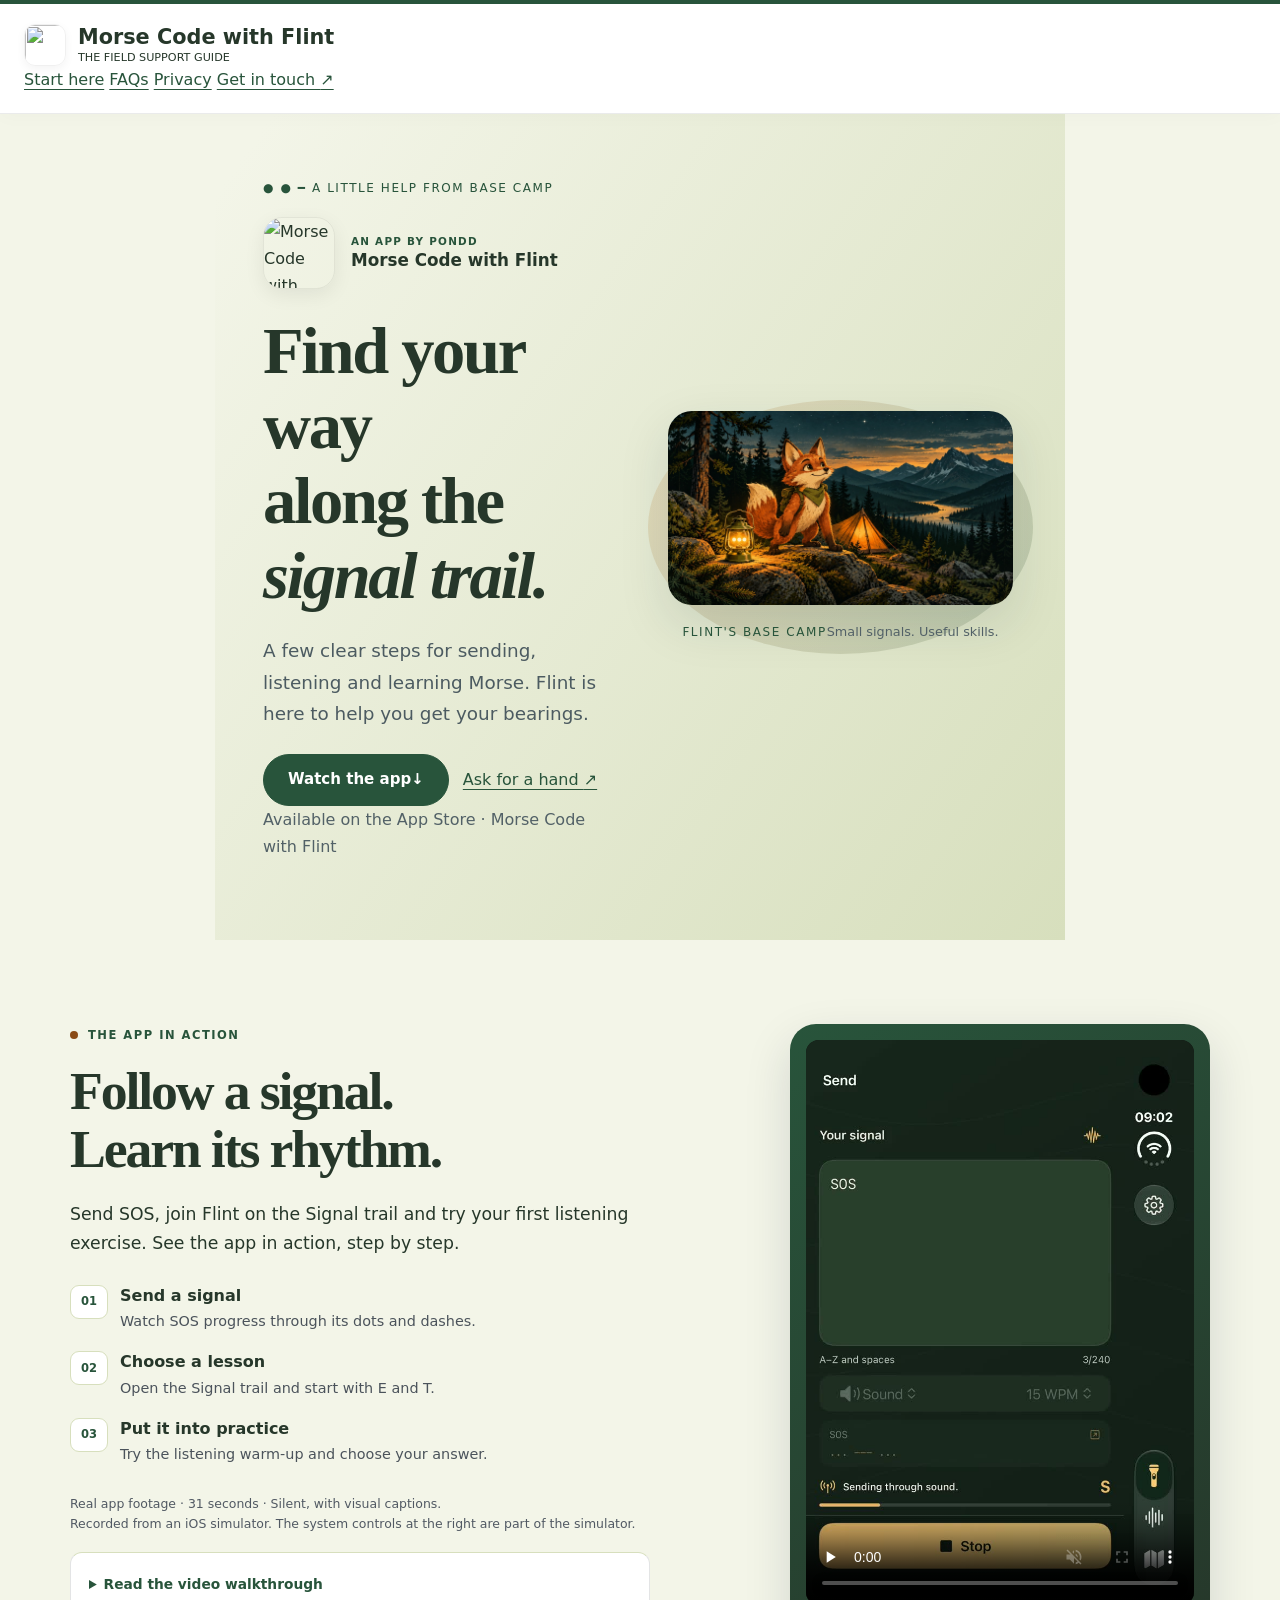
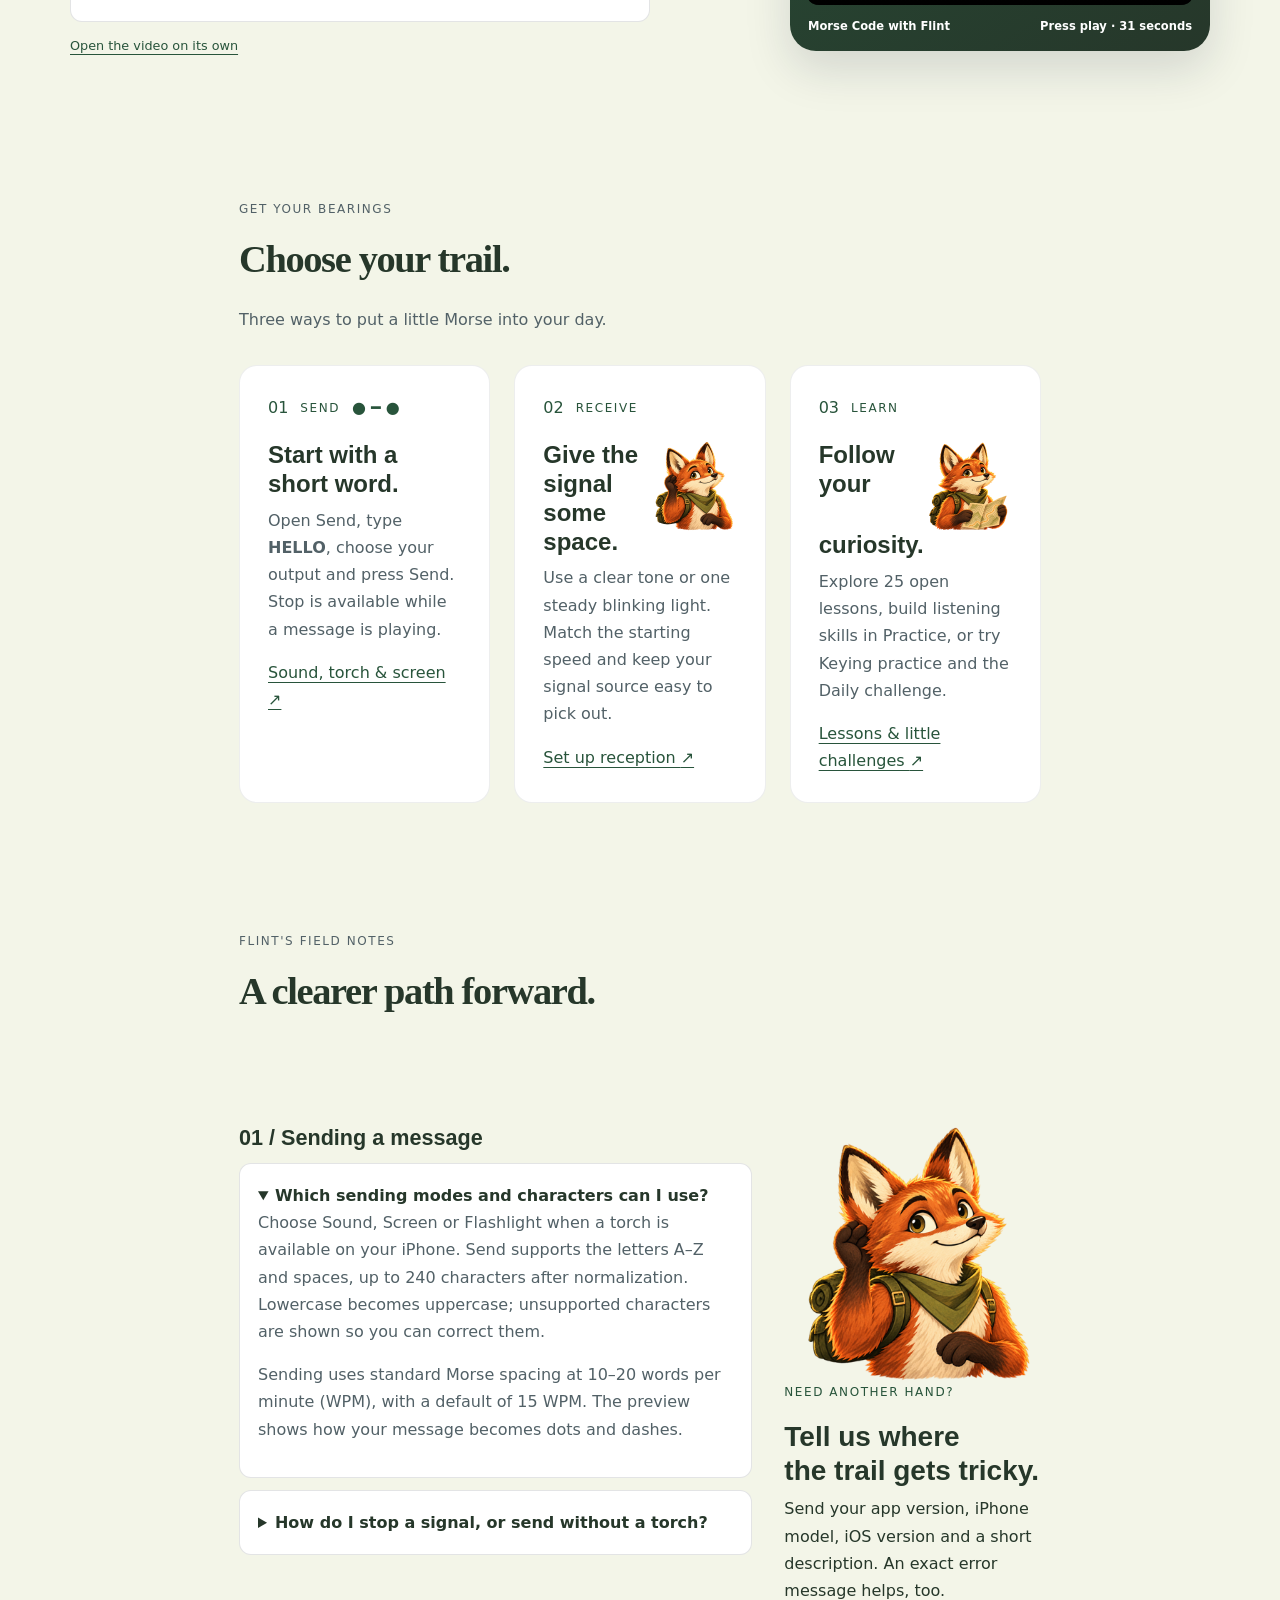
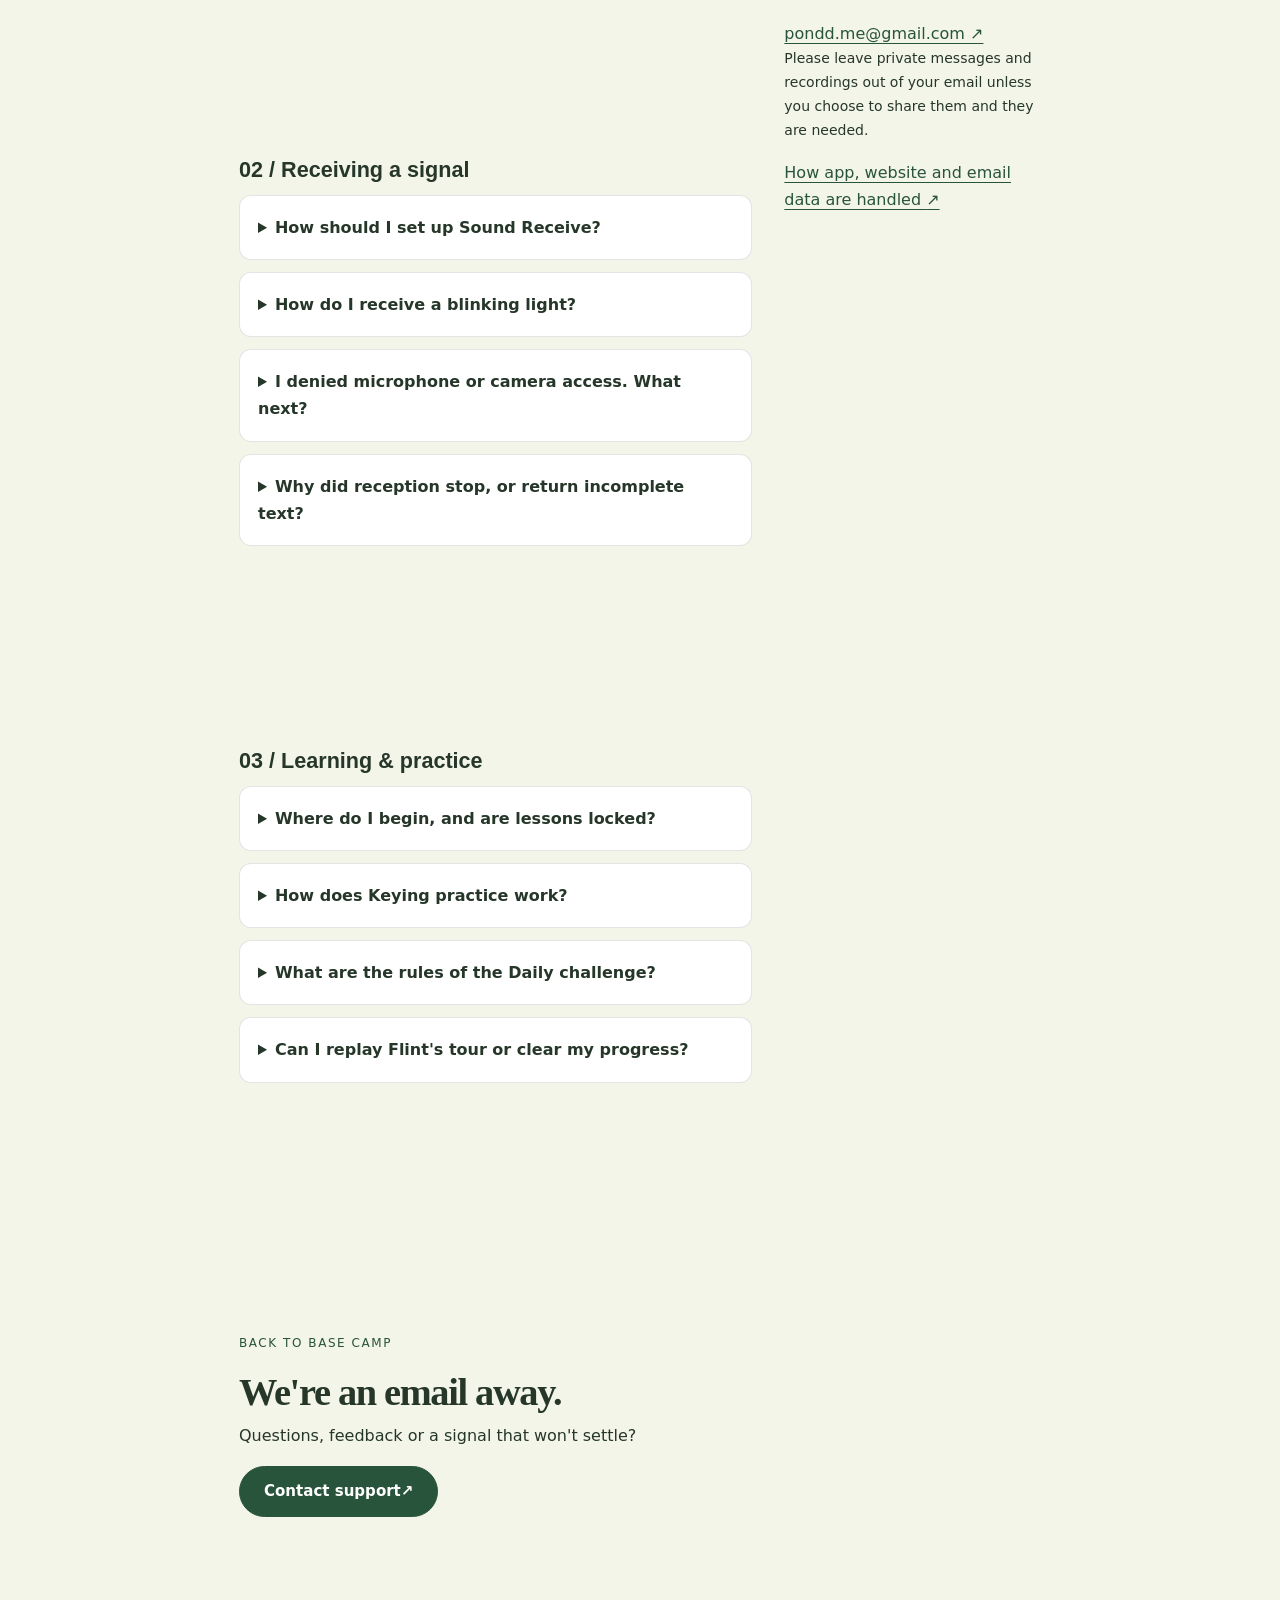
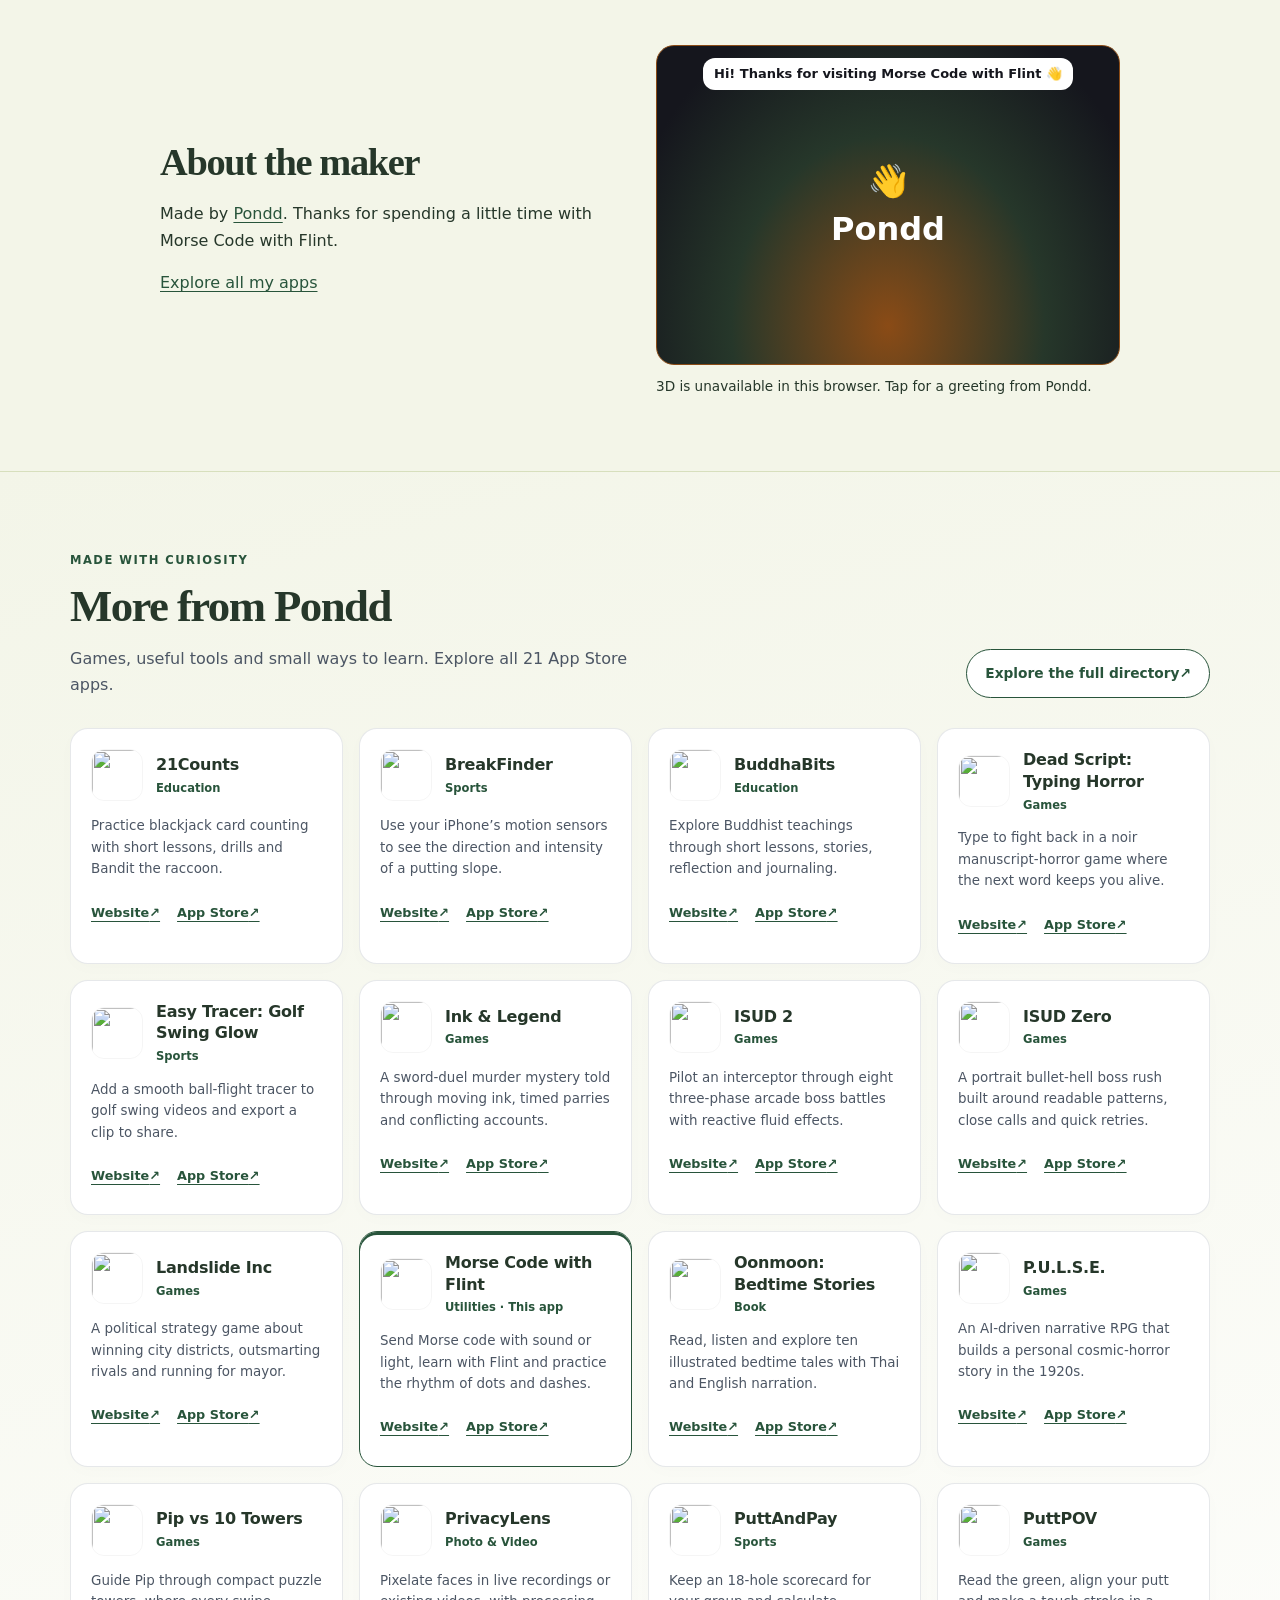
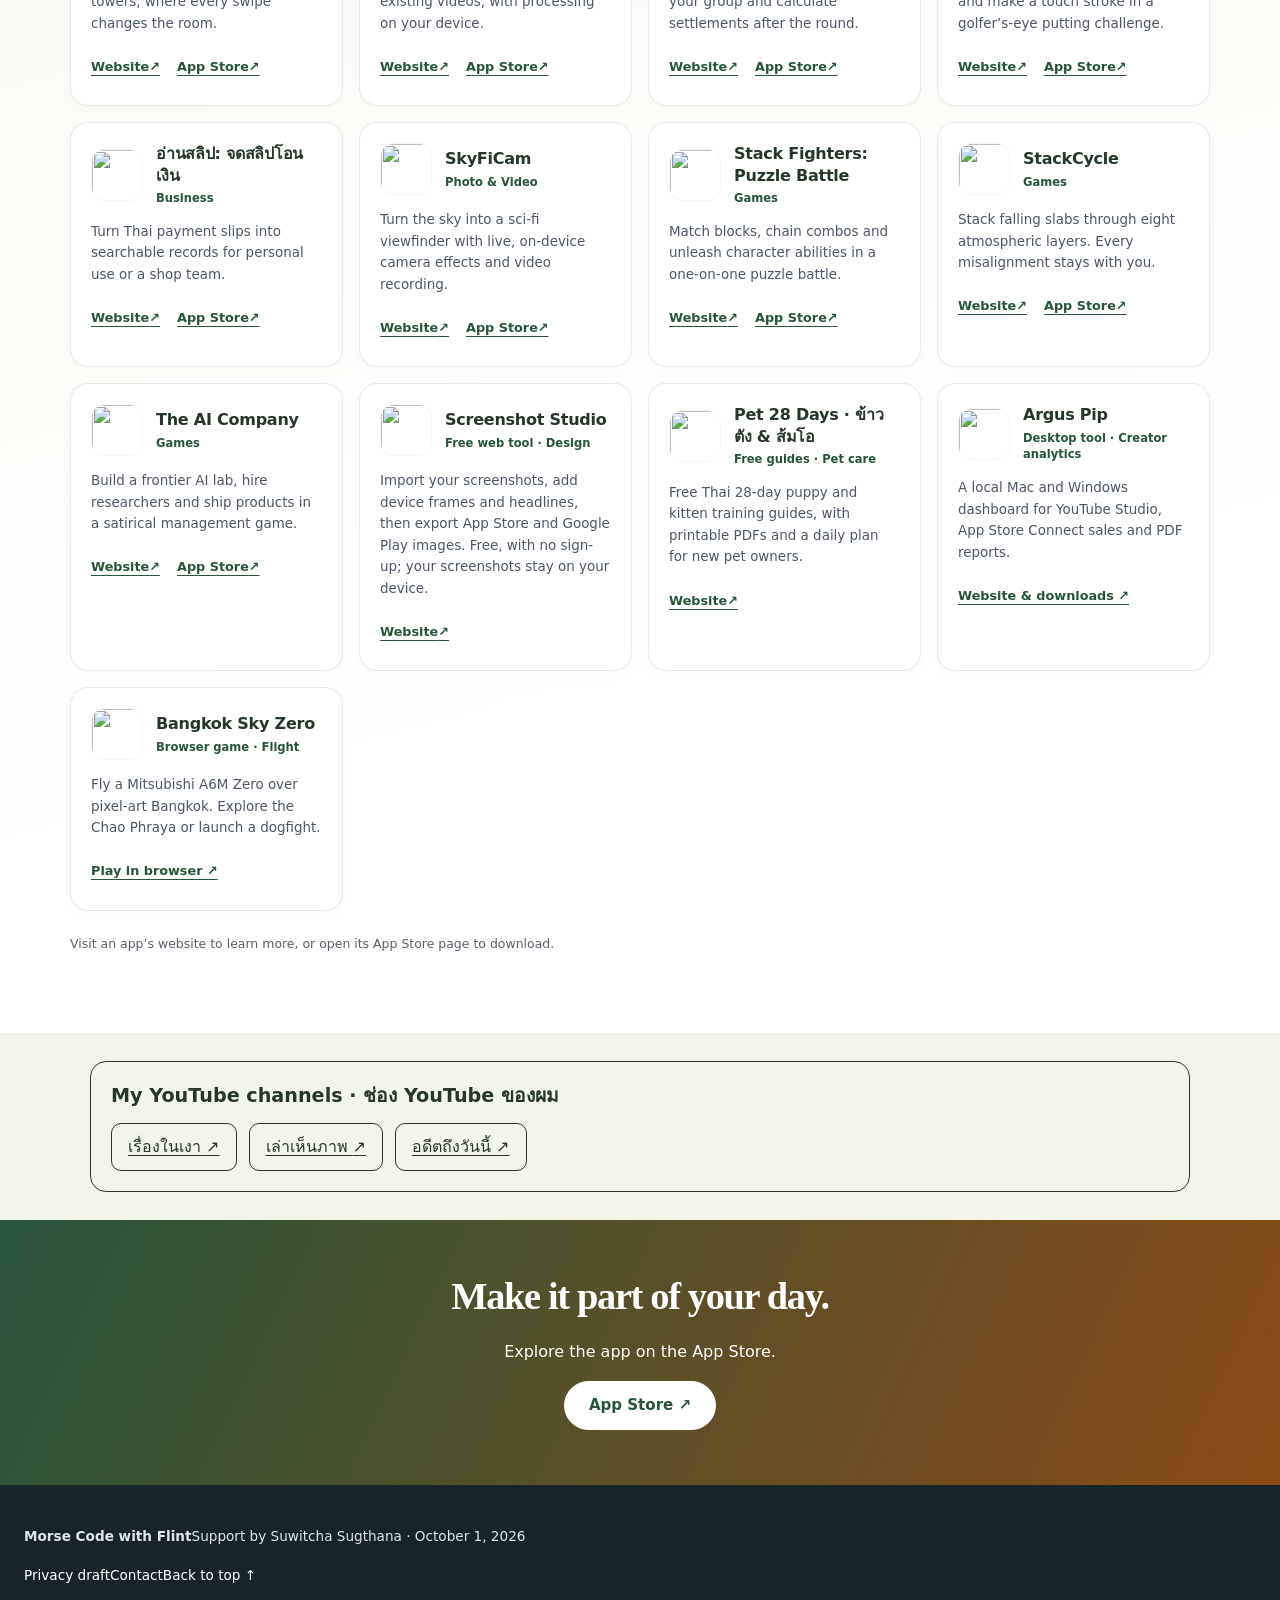
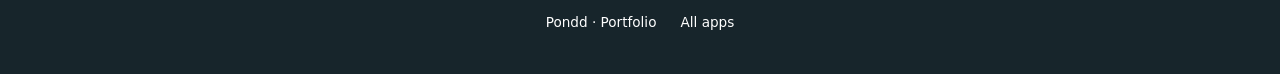
==== commit f7b4ab44: "Link collection to Argus Pip website and add dancing Easter egg" ====
--- a/index.html
+++ b/index.html
@@ -175,7 +175,7 @@
 <section class="pondd-about" id="about" data-pondd-character data-character-locale="en" aria-label="About the maker"><div class="pondd-about-inner"><div><h2>About the maker</h2><p>Made by <a href="https://pond1982.github.io/Pondd-Page/">Pondd</a>. Thanks for spending a little time with Morse Code with Flint.</p><p><a href="https://pond1982.github.io/Pondd-Page/index.html#apps">Explore all my apps</a></p></div><div><button class="pondd-character-stage" type="button" aria-label="Change Pondd’s dance" aria-describedby="pondd-character-hint"><span class="pondd-character-fallback" aria-hidden="true">👋<br>Pondd</span><span class="bubble" role="status" aria-live="polite">Hi! Thanks for visiting Morse Code with Flint 👋</span></button><p class="pondd-character-hint" id="pondd-character-hint">Tap the character or press Enter to change the dance.</p><button class="pondd-character-pause" type="button" aria-pressed="false" hidden>Pause dancing</button><noscript><p>The 3D Easter egg needs JavaScript. You can still explore the rest of the site.</p></noscript></div></div><script type="application/json" class="pondd-character-lines">["Hi! Thanks for visiting Morse Code with Flint 👋", "Tap me to change the dance!", "ขอบคุณที่แวะมาครับ 🙏", "A little rhythm between dots and dashes.", "Like it? Explore my other apps ♥", "One more spin!"]</script></section>
 <!-- Pondd character end -->
 <!-- APP FAMILY START -->
-<section class="app-family" id="more-apps" aria-labelledby="app-family-title"><div class="app-family-inner"><div class="app-family-heading"><div><p class="app-family-kicker">Made with curiosity</p><h2 id="app-family-title">More from Pondd</h2><p class="app-family-intro">Games, useful tools and small ways to learn. Explore all 21 App Store apps.</p></div><a class="app-family-directory" href="https://pond1982.github.io/Pondd-Page/apps.html">Explore the full directory <span aria-hidden="true">↗</span></a></div><ul class="app-family-list" role="list"><li class="app-family-item" data-app-id="6763789288"><article aria-labelledby="family-6763789288"><div class="app-family-card-top"><img class="app-family-icon" src="https://pond1982.github.io/Pondd-Page/assets/app-icons/6763789288.webp" width="52" height="52" alt="" decoding="async" loading="lazy"><div><h3 id="family-6763789288">21Counts</h3><p class="app-family-meta">Education</p></div></div><p class="app-family-summary" lang="en">Practice blackjack card counting with short lessons, drills and Bandit the raccoon.</p><div class="app-family-links"><a href="https://pond1982.github.io/21Counts-Web/" aria-label="21Counts website">Website <span aria-hidden="true">↗</span></a><a href="https://apps.apple.com/gb/app/21counts/id6763789288" aria-label="21Counts on the App Store">App Store <span aria-hidden="true">↗</span></a></div></article></li><li class="app-family-item" data-app-id="6752389773"><article aria-labelledby="family-6752389773"><div class="app-family-card-top"><img class="app-family-icon" src="https://pond1982.github.io/Pondd-Page/assets/app-icons/6752389773.webp" width="52" height="52" alt="" decoding="async" loading="lazy"><div><h3 id="family-6752389773">BreakFinder</h3><p class="app-family-meta">Sports</p></div></div><p class="app-family-summary" lang="en">Use your iPhone’s motion sensors to see the direction and intensity of a putting slope.</p><div class="app-family-links"><a href="https://breakfinderweb.pages.dev/" aria-label="BreakFinder website">Website <span aria-hidden="true">↗</span></a><a href="https://apps.apple.com/gb/app/breakfinder/id6752389773" aria-label="BreakFinder on the App Store">App Store <span aria-hidden="true">↗</span></a></div></article></li><li class="app-family-item" data-app-id="6764710521"><article aria-labelledby="family-6764710521"><div class="app-family-card-top"><img class="app-family-icon" src="https://pond1982.github.io/Pondd-Page/assets/app-icons/6764710521.webp" width="52" height="52" alt="" decoding="async" loading="lazy"><div><h3 id="family-6764710521">BuddhaBits</h3><p class="app-family-meta">Education</p></div></div><p class="app-family-summary" lang="en">Explore Buddhist teachings through short lessons, stories, reflection and journaling.</p><div class="app-family-links"><a href="https://pond1982.github.io/BuddhaBits-web/index.html" aria-label="BuddhaBits website">Website <span aria-hidden="true">↗</span></a><a href="https://apps.apple.com/gb/app/buddhabits/id6764710521" aria-label="BuddhaBits on the App Store">App Store <span aria-hidden="true">↗</span></a></div></article></li><li class="app-family-item" data-app-id="6775353218"><article aria-labelledby="family-6775353218"><div class="app-family-card-top"><img class="app-family-icon" src="https://pond1982.github.io/Pondd-Page/assets/app-icons/6775353218.webp" width="52" height="52" alt="" decoding="async" loading="lazy"><div><h3 id="family-6775353218">Dead Script: Typing Horror</h3><p class="app-family-meta">Games</p></div></div><p class="app-family-summary" lang="en">Type to fight back in a noir manuscript-horror game where the next word keeps you alive.</p><div class="app-family-links"><a href="https://pond1982.github.io/iosdeadscriptweb/index.html" aria-label="Dead Script: Typing Horror website">Website <span aria-hidden="true">↗</span></a><a href="https://apps.apple.com/gb/app/dead-script-typing-horror/id6775353218" aria-label="Dead Script: Typing Horror on the App Store">App Store <span aria-hidden="true">↗</span></a></div></article></li><li class="app-family-item" data-app-id="6753145486"><article aria-labelledby="family-6753145486"><div class="app-family-card-top"><img class="app-family-icon" src="https://pond1982.github.io/Pondd-Page/assets/app-icons/6753145486.webp" width="52" height="52" alt="" decoding="async" loading="lazy"><div><h3 id="family-6753145486">Easy Tracer: Golf Swing Glow</h3><p class="app-family-meta">Sports</p></div></div><p class="app-family-summary" lang="en">Add a smooth ball-flight tracer to golf swing videos and export a clip to share.</p><div class="app-family-links"><a href="https://easy-tracer-web.pages.dev/" aria-label="Easy Tracer: Golf Swing Glow website">Website <span aria-hidden="true">↗</span></a><a href="https://apps.apple.com/gb/app/easy-tracer-golf-swing-glow/id6753145486" aria-label="Easy Tracer: Golf Swing Glow on the App Store">App Store <span aria-hidden="true">↗</span></a></div></article></li><li class="app-family-item" data-app-id="6830747339"><article aria-labelledby="family-6830747339"><div class="app-family-card-top"><img class="app-family-icon" src="https://pond1982.github.io/Pondd-Page/assets/app-icons/6830747339.webp" width="52" height="52" alt="" decoding="async" loading="lazy"><div><h3 id="family-6830747339">Ink &amp; Legend</h3><p class="app-family-meta">Games</p></div></div><p class="app-family-summary" lang="en">A sword-duel murder mystery told through moving ink, timed parries and conflicting accounts.</p><div class="app-family-links"><a href="https://pond1982.github.io/ink-and-legend-site/" aria-label="Ink &amp; Legend website">Website <span aria-hidden="true">↗</span></a><a href="https://apps.apple.com/gb/app/ink-legend/id6830747339" aria-label="Ink &amp; Legend on the App Store">App Store <span aria-hidden="true">↗</span></a></div></article></li><li class="app-family-item" data-app-id="6824559010"><article aria-labelledby="family-6824559010"><div class="app-family-card-top"><img class="app-family-icon" src="https://pond1982.github.io/Pondd-Page/assets/app-icons/6824559010.webp" width="52" height="52" alt="" decoding="async" loading="lazy"><div><h3 id="family-6824559010">ISUD 2</h3><p class="app-family-meta">Games</p></div></div><p class="app-family-summary" lang="en">Pilot an interceptor through eight three-phase arcade boss battles with reactive fluid effects.</p><div class="app-family-links"><a href="https://pond1982.github.io/ISUD-Website/isud2-support.html" aria-label="ISUD 2 website">Website <span aria-hidden="true">↗</span></a><a href="https://apps.apple.com/gb/app/isud-2/id6824559010" aria-label="ISUD 2 on the App Store">App Store <span aria-hidden="true">↗</span></a></div></article></li><li class="app-family-item" data-app-id="6765926399"><article aria-labelledby="family-6765926399"><div class="app-family-card-top"><img class="app-family-icon" src="https://pond1982.github.io/Pondd-Page/assets/app-icons/6765926399.webp" width="52" height="52" alt="" decoding="async" loading="lazy"><div><h3 id="family-6765926399">ISUD Zero</h3><p class="app-family-meta">Games</p></div></div><p class="app-family-summary" lang="en">A portrait bullet-hell boss rush built around readable patterns, close calls and quick retries.</p><div class="app-family-links"><a href="https://pond1982.github.io/ISUD-Website/" aria-label="ISUD Zero website">Website <span aria-hidden="true">↗</span></a><a href="https://apps.apple.com/gb/app/isud-zero/id6765926399" aria-label="ISUD Zero on the App Store">App Store <span aria-hidden="true">↗</span></a></div></article></li><li class="app-family-item" data-app-id="6761601860"><article aria-labelledby="family-6761601860"><div class="app-family-card-top"><img class="app-family-icon" src="https://pond1982.github.io/Pondd-Page/assets/app-icons/6761601860.webp" width="52" height="52" alt="" decoding="async" loading="lazy"><div><h3 id="family-6761601860">Landslide Inc</h3><p class="app-family-meta">Games</p></div></div><p class="app-family-summary" lang="en">A political strategy game about winning city districts, outsmarting rivals and running for mayor.</p><div class="app-family-links"><a href="https://pond1982.github.io/Landslide-Web/index.html" aria-label="Landslide Inc website">Website <span aria-hidden="true">↗</span></a><a href="https://apps.apple.com/gb/app/landslide-inc/id6761601860" aria-label="Landslide Inc on the App Store">App Store <span aria-hidden="true">↗</span></a></div></article></li><li class="app-family-item is-current" data-app-id="6818069855"><article aria-labelledby="family-6818069855"><div class="app-family-card-top"><img class="app-family-icon" src="https://pond1982.github.io/Pondd-Page/assets/app-icons/6818069855.webp" width="52" height="52" alt="" decoding="async" loading="lazy"><div><h3 id="family-6818069855">Morse Code with Flint</h3><p class="app-family-meta">Utilities · This app</p></div></div><p class="app-family-summary" lang="en">Send Morse code with sound or light, learn with Flint and practice the rhythm of dots and dashes.</p><div class="app-family-links"><a href="https://pond1982.github.io/Morse-Support-Site/" aria-label="Morse Code with Flint website">Website <span aria-hidden="true">↗</span></a><a href="https://apps.apple.com/gb/app/morse-code-with-flint/id6818069855" aria-label="Morse Code with Flint on the App Store">App Store <span aria-hidden="true">↗</span></a></div></article></li><li class="app-family-item" data-app-id="6821338637"><article aria-labelledby="family-6821338637"><div class="app-family-card-top"><img class="app-family-icon" src="https://pond1982.github.io/Pondd-Page/assets/app-icons/6821338637.webp" width="52" height="52" alt="" decoding="async" loading="lazy"><div><h3 id="family-6821338637">Oonmoon: Bedtime Stories</h3><p class="app-family-meta">Book</p></div></div><p class="app-family-summary" lang="en">Read, listen and explore ten illustrated bedtime tales with Thai and English narration.</p><div class="app-family-links"><a href="https://pond1982.github.io/Oonmoon-Website/en/" aria-label="Oonmoon: Bedtime Stories website">Website <span aria-hidden="true">↗</span></a><a href="https://apps.apple.com/gb/app/oonmoon-bedtime-stories/id6821338637" aria-label="Oonmoon: Bedtime Stories on the App Store">App Store <span aria-hidden="true">↗</span></a></div></article></li><li class="app-family-item" data-app-id="6762054116"><article aria-labelledby="family-6762054116"><div class="app-family-card-top"><img class="app-family-icon" src="https://pond1982.github.io/Pondd-Page/assets/app-icons/6762054116.webp" width="52" height="52" alt="" decoding="async" loading="lazy"><div><h3 id="family-6762054116">P.U.L.S.E.</h3><p class="app-family-meta">Games</p></div></div><p class="app-family-summary" lang="en">An AI-driven narrative RPG that builds a personal cosmic-horror story in the 1920s.</p><div class="app-family-links"><a href="https://pulse-web-5vx.pages.dev/" aria-label="P.U.L.S.E. website">Website <span aria-hidden="true">↗</span></a><a href="https://apps.apple.com/gb/app/p-u-l-s-e/id6762054116" aria-label="P.U.L.S.E. on the App Store">App Store <span aria-hidden="true">↗</span></a></div></article></li><li class="app-family-item" data-app-id="6766553847"><article aria-labelledby="family-6766553847"><div class="app-family-card-top"><img class="app-family-icon" src="https://pond1982.github.io/Pondd-Page/assets/app-icons/6766553847.webp" width="52" height="52" alt="" decoding="async" loading="lazy"><div><h3 id="family-6766553847">Pip vs 10 Towers</h3><p class="app-family-meta">Games</p></div></div><p class="app-family-summary" lang="en">Guide Pip through compact puzzle towers, where every swipe changes the room.</p><div class="app-family-links"><a href="https://pond1982.github.io/StepBlade-Website/index.html" aria-label="Pip vs 10 Towers website">Website <span aria-hidden="true">↗</span></a><a href="https://apps.apple.com/gb/app/pip-vs-10-towers/id6766553847" aria-label="Pip vs 10 Towers on the App Store">App Store <span aria-hidden="true">↗</span></a></div></article></li><li class="app-family-item" data-app-id="6752596764"><article aria-labelledby="family-6752596764"><div class="app-family-card-top"><img class="app-family-icon" src="https://pond1982.github.io/Pondd-Page/assets/app-icons/6752596764.webp" width="52" height="52" alt="" decoding="async" loading="lazy"><div><h3 id="family-6752596764">PrivacyLens</h3><p class="app-family-meta">Photo &amp; Video</p></div></div><p class="app-family-summary" lang="en">Pixelate faces in live recordings or existing videos, with processing on your device.</p><div class="app-family-links"><a href="https://privacylensweb.pages.dev/" aria-label="PrivacyLens website">Website <span aria-hidden="true">↗</span></a><a href="https://apps.apple.com/gb/app/privacylens/id6752596764" aria-label="PrivacyLens on the App Store">App Store <span aria-hidden="true">↗</span></a></div></article></li><li class="app-family-item" data-app-id="6752640120"><article aria-labelledby="family-6752640120"><div class="app-family-card-top"><img class="app-family-icon" src="https://pond1982.github.io/Pondd-Page/assets/app-icons/6752640120.webp" width="52" height="52" alt="" decoding="async" loading="lazy"><div><h3 id="family-6752640120">PuttAndPay</h3><p class="app-family-meta">Sports</p></div></div><p class="app-family-summary" lang="en">Keep an 18-hole scorecard for your group and calculate settlements after the round.</p><div class="app-family-links"><a href="https://puttandpayweb.pages.dev/" aria-label="PuttAndPay website">Website <span aria-hidden="true">↗</span></a><a href="https://apps.apple.com/gb/app/puttandpay/id6752640120" aria-label="PuttAndPay on the App Store">App Store <span aria-hidden="true">↗</span></a></div></article></li><li class="app-family-item" data-app-id="6771718899"><article aria-labelledby="family-6771718899"><div class="app-family-card-top"><img class="app-family-icon" src="https://pond1982.github.io/Pondd-Page/assets/app-icons/6771718899.webp" width="52" height="52" alt="" decoding="async" loading="lazy"><div><h3 id="family-6771718899">PuttPOV</h3><p class="app-family-meta">Games</p></div></div><p class="app-family-summary" lang="en">Read the green, align your putt and make a touch stroke in a golfer’s-eye putting challenge.</p><div class="app-family-links"><a href="https://pond1982.github.io/PuttPOV-Website/" aria-label="PuttPOV website">Website <span aria-hidden="true">↗</span></a><a href="https://apps.apple.com/gb/app/puttpov/id6771718899" aria-label="PuttPOV on the App Store">App Store <span aria-hidden="true">↗</span></a></div></article></li><li class="app-family-item" data-app-id="6765605900"><article aria-labelledby="family-6765605900"><div class="app-family-card-top"><img class="app-family-icon" src="https://pond1982.github.io/Pondd-Page/assets/app-icons/6765605900.webp" width="52" height="52" alt="" decoding="async" loading="lazy"><div><h3 id="family-6765605900">อ่านสลิป: จดสลิปโอนเงิน</h3><p class="app-family-meta">Business</p></div></div><p class="app-family-summary" lang="en">Turn Thai payment slips into searchable records for personal use or a shop team.</p><div class="app-family-links"><a href="https://pond1982.github.io/ReadSlipWebsite/index.html" aria-label="อ่านสลิป: จดสลิปโอนเงิน website">Website <span aria-hidden="true">↗</span></a><a href="https://apps.apple.com/gb/app/%E0%B8%AD-%E0%B8%B2%E0%B8%99%E0%B8%AA%E0%B8%A5-%E0%B8%9B-%E0%B8%88%E0%B8%94%E0%B8%AA%E0%B8%A5-%E0%B8%9B%E0%B9%82%E0%B8%AD%E0%B8%99%E0%B9%80%E0%B8%87-%E0%B8%99/id6765605900" aria-label="อ่านสลิป: จดสลิปโอนเงิน on the App Store">App Store <span aria-hidden="true">↗</span></a></div></article></li><li class="app-family-item" data-app-id="6773614646"><article aria-labelledby="family-6773614646"><div class="app-family-card-top"><img class="app-family-icon" src="https://pond1982.github.io/Pondd-Page/assets/app-icons/6773614646.webp" width="52" height="52" alt="" decoding="async" loading="lazy"><div><h3 id="family-6773614646">SkyFiCam</h3><p class="app-family-meta">Photo &amp; Video</p></div></div><p class="app-family-summary" lang="en">Turn the sky into a sci-fi viewfinder with live, on-device camera effects and video recording.</p><div class="app-family-links"><a href="https://pond1982.github.io/SkyFiWeb/" aria-label="SkyFiCam website">Website <span aria-hidden="true">↗</span></a><a href="https://apps.apple.com/gb/app/skyficam/id6773614646" aria-label="SkyFiCam on the App Store">App Store <span aria-hidden="true">↗</span></a></div></article></li><li class="app-family-item" data-app-id="6762288266"><article aria-labelledby="family-6762288266"><div class="app-family-card-top"><img class="app-family-icon" src="https://pond1982.github.io/Pondd-Page/assets/app-icons/6762288266.webp" width="52" height="52" alt="" decoding="async" loading="lazy"><div><h3 id="family-6762288266">Stack Fighters: Puzzle Battle</h3><p class="app-family-meta">Games</p></div></div><p class="app-family-summary" lang="en">Match blocks, chain combos and unleash character abilities in a one-on-one puzzle battle.</p><div class="app-family-links"><a href="https://pond1982.github.io/stackfighters-site/index.html" aria-label="Stack Fighters: Puzzle Battle website">Website <span aria-hidden="true">↗</span></a><a href="https://apps.apple.com/gb/app/stack-fighters-puzzle-battle/id6762288266" aria-label="Stack Fighters: Puzzle Battle on the App Store">App Store <span aria-hidden="true">↗</span></a></div></article></li><li class="app-family-item" data-app-id="6764340971"><article aria-labelledby="family-6764340971"><div class="app-family-card-top"><img class="app-family-icon" src="https://pond1982.github.io/Pondd-Page/assets/app-icons/6764340971.webp" width="52" height="52" alt="" decoding="async" loading="lazy"><div><h3 id="family-6764340971">StackCycle</h3><p class="app-family-meta">Games</p></div></div><p class="app-family-summary" lang="en">Stack falling slabs through eight atmospheric layers. Every misalignment stays with you.</p><div class="app-family-links"><a href="https://pond1982.github.io/stackcycle---web/" aria-label="StackCycle website">Website <span aria-hidden="true">↗</span></a><a href="https://apps.apple.com/gb/app/stackcycle/id6764340971" aria-label="StackCycle on the App Store">App Store <span aria-hidden="true">↗</span></a></div></article></li><li class="app-family-item" data-app-id="6777710816"><article aria-labelledby="family-6777710816"><div class="app-family-card-top"><img class="app-family-icon" src="https://pond1982.github.io/Pondd-Page/assets/app-icons/6777710816.webp" width="52" height="52" alt="" decoding="async" loading="lazy"><div><h3 id="family-6777710816">The AI Company</h3><p class="app-family-meta">Games</p></div></div><p class="app-family-summary" lang="en">Build a frontier AI lab, hire researchers and ship products in a satirical management game.</p><div class="app-family-links"><a href="https://pond1982.github.io/TheAiCompanyWeb/" aria-label="The AI Company website">Website <span aria-hidden="true">↗</span></a><a href="https://apps.apple.com/gb/app/the-ai-company/id6777710816" aria-label="The AI Company on the App Store">App Store <span aria-hidden="true">↗</span></a></div></article></li><li class="app-family-item" data-app-id="screenshot-studio"><article aria-labelledby="family-screenshot-studio"><div class="app-family-card-top"><img class="app-family-icon" src="https://pond1982.github.io/Pondd-Page/assets/app-icons/screenshot-studio.svg" width="52" height="52" alt="" decoding="async" loading="lazy"><div><h3 id="family-screenshot-studio">Screenshot Studio</h3><p class="app-family-meta">Free web tool · Design</p></div></div><p class="app-family-summary" lang="en">Import your screenshots, add device frames and headlines, then export App Store and Google Play images. Free, with no sign-up; your screenshots stay on your device.</p><div class="app-family-links"><a href="https://pond1982.github.io/screenshot-studio/">Website <span aria-hidden="true">↗</span></a></div></article></li><li class="app-family-item" data-app-id="pet-28-days"><article aria-labelledby="family-pet-28-days"><div class="app-family-card-top"><img class="app-family-icon" src="https://pond1982.github.io/Pondd-Page/assets/app-icons/pet-28-days.png" width="52" height="52" alt="" decoding="async" loading="lazy"><div><h3 id="family-pet-28-days">Pet 28 Days · ข้าวตัง &amp; ส้มโอ</h3><p class="app-family-meta">Free guides · Pet care</p></div></div><p class="app-family-summary" lang="en">Free Thai 28-day puppy and kitten training guides, with printable PDFs and a daily plan for new pet owners.</p><div class="app-family-links"><a href="https://pond1982.github.io/pet-28-days/">Website <span aria-hidden="true">↗</span></a></div></article></li><li class="app-family-item" data-app-id="creator-dashboard-desktop"><article aria-labelledby="family-creator-dashboard-desktop"><div class="app-family-card-top"><img class="app-family-icon" src="https://pond1982.github.io/Pondd-Page/assets/app-icons/creator-dashboard.png" width="52" height="52" alt="" loading="lazy"><div><h3 id="family-creator-dashboard-desktop">Argus Pip</h3><p class="app-family-meta">Desktop tool · Creator analytics</p></div></div><p class="app-family-summary">A local Mac and Windows dashboard for YouTube Studio, App Store Connect sales and PDF reports.</p><div class="app-family-links"><a href="https://github.com/pond1982/creator-dashboard-desktop">Project &amp; downloads ↗</a></div></article></li><li class="app-family-item" data-app-id="bangkok-sky-zero"><article aria-labelledby="family-bangkok-sky-zero"><div class="app-family-card-top"><img class="app-family-icon" src="https://pond1982.github.io/Pondd-Page/assets/app-icons/bangkok-sky-zero.png" width="52" height="52" alt="" loading="lazy"><div><h3 id="family-bangkok-sky-zero">Bangkok Sky Zero</h3><p class="app-family-meta">Browser game · Flight</p></div></div><p class="app-family-summary">Fly a Mitsubishi A6M Zero over pixel-art Bangkok. Explore the Chao Phraya or launch a dogfight.</p><div class="app-family-links"><a href="https://pond1982.github.io/bangkok-sky-zero/">Play in browser ↗</a></div></article></li></ul><p class="app-family-note">Visit an app’s website to learn more, or open its App Store page to download.</p></div></section>
+<section class="app-family" id="more-apps" aria-labelledby="app-family-title"><div class="app-family-inner"><div class="app-family-heading"><div><p class="app-family-kicker">Made with curiosity</p><h2 id="app-family-title">More from Pondd</h2><p class="app-family-intro">Games, useful tools and small ways to learn. Explore all 21 App Store apps.</p></div><a class="app-family-directory" href="https://pond1982.github.io/Pondd-Page/apps.html">Explore the full directory <span aria-hidden="true">↗</span></a></div><ul class="app-family-list" role="list"><li class="app-family-item" data-app-id="6763789288"><article aria-labelledby="family-6763789288"><div class="app-family-card-top"><img class="app-family-icon" src="https://pond1982.github.io/Pondd-Page/assets/app-icons/6763789288.webp" width="52" height="52" alt="" decoding="async" loading="lazy"><div><h3 id="family-6763789288">21Counts</h3><p class="app-family-meta">Education</p></div></div><p class="app-family-summary" lang="en">Practice blackjack card counting with short lessons, drills and Bandit the raccoon.</p><div class="app-family-links"><a href="https://pond1982.github.io/21Counts-Web/" aria-label="21Counts website">Website <span aria-hidden="true">↗</span></a><a href="https://apps.apple.com/gb/app/21counts/id6763789288" aria-label="21Counts on the App Store">App Store <span aria-hidden="true">↗</span></a></div></article></li><li class="app-family-item" data-app-id="6752389773"><article aria-labelledby="family-6752389773"><div class="app-family-card-top"><img class="app-family-icon" src="https://pond1982.github.io/Pondd-Page/assets/app-icons/6752389773.webp" width="52" height="52" alt="" decoding="async" loading="lazy"><div><h3 id="family-6752389773">BreakFinder</h3><p class="app-family-meta">Sports</p></div></div><p class="app-family-summary" lang="en">Use your iPhone’s motion sensors to see the direction and intensity of a putting slope.</p><div class="app-family-links"><a href="https://breakfinderweb.pages.dev/" aria-label="BreakFinder website">Website <span aria-hidden="true">↗</span></a><a href="https://apps.apple.com/gb/app/breakfinder/id6752389773" aria-label="BreakFinder on the App Store">App Store <span aria-hidden="true">↗</span></a></div></article></li><li class="app-family-item" data-app-id="6764710521"><article aria-labelledby="family-6764710521"><div class="app-family-card-top"><img class="app-family-icon" src="https://pond1982.github.io/Pondd-Page/assets/app-icons/6764710521.webp" width="52" height="52" alt="" decoding="async" loading="lazy"><div><h3 id="family-6764710521">BuddhaBits</h3><p class="app-family-meta">Education</p></div></div><p class="app-family-summary" lang="en">Explore Buddhist teachings through short lessons, stories, reflection and journaling.</p><div class="app-family-links"><a href="https://pond1982.github.io/BuddhaBits-web/index.html" aria-label="BuddhaBits website">Website <span aria-hidden="true">↗</span></a><a href="https://apps.apple.com/gb/app/buddhabits/id6764710521" aria-label="BuddhaBits on the App Store">App Store <span aria-hidden="true">↗</span></a></div></article></li><li class="app-family-item" data-app-id="6775353218"><article aria-labelledby="family-6775353218"><div class="app-family-card-top"><img class="app-family-icon" src="https://pond1982.github.io/Pondd-Page/assets/app-icons/6775353218.webp" width="52" height="52" alt="" decoding="async" loading="lazy"><div><h3 id="family-6775353218">Dead Script: Typing Horror</h3><p class="app-family-meta">Games</p></div></div><p class="app-family-summary" lang="en">Type to fight back in a noir manuscript-horror game where the next word keeps you alive.</p><div class="app-family-links"><a href="https://pond1982.github.io/iosdeadscriptweb/index.html" aria-label="Dead Script: Typing Horror website">Website <span aria-hidden="true">↗</span></a><a href="https://apps.apple.com/gb/app/dead-script-typing-horror/id6775353218" aria-label="Dead Script: Typing Horror on the App Store">App Store <span aria-hidden="true">↗</span></a></div></article></li><li class="app-family-item" data-app-id="6753145486"><article aria-labelledby="family-6753145486"><div class="app-family-card-top"><img class="app-family-icon" src="https://pond1982.github.io/Pondd-Page/assets/app-icons/6753145486.webp" width="52" height="52" alt="" decoding="async" loading="lazy"><div><h3 id="family-6753145486">Easy Tracer: Golf Swing Glow</h3><p class="app-family-meta">Sports</p></div></div><p class="app-family-summary" lang="en">Add a smooth ball-flight tracer to golf swing videos and export a clip to share.</p><div class="app-family-links"><a href="https://easy-tracer-web.pages.dev/" aria-label="Easy Tracer: Golf Swing Glow website">Website <span aria-hidden="true">↗</span></a><a href="https://apps.apple.com/gb/app/easy-tracer-golf-swing-glow/id6753145486" aria-label="Easy Tracer: Golf Swing Glow on the App Store">App Store <span aria-hidden="true">↗</span></a></div></article></li><li class="app-family-item" data-app-id="6830747339"><article aria-labelledby="family-6830747339"><div class="app-family-card-top"><img class="app-family-icon" src="https://pond1982.github.io/Pondd-Page/assets/app-icons/6830747339.webp" width="52" height="52" alt="" decoding="async" loading="lazy"><div><h3 id="family-6830747339">Ink &amp; Legend</h3><p class="app-family-meta">Games</p></div></div><p class="app-family-summary" lang="en">A sword-duel murder mystery told through moving ink, timed parries and conflicting accounts.</p><div class="app-family-links"><a href="https://pond1982.github.io/ink-and-legend-site/" aria-label="Ink &amp; Legend website">Website <span aria-hidden="true">↗</span></a><a href="https://apps.apple.com/gb/app/ink-legend/id6830747339" aria-label="Ink &amp; Legend on the App Store">App Store <span aria-hidden="true">↗</span></a></div></article></li><li class="app-family-item" data-app-id="6824559010"><article aria-labelledby="family-6824559010"><div class="app-family-card-top"><img class="app-family-icon" src="https://pond1982.github.io/Pondd-Page/assets/app-icons/6824559010.webp" width="52" height="52" alt="" decoding="async" loading="lazy"><div><h3 id="family-6824559010">ISUD 2</h3><p class="app-family-meta">Games</p></div></div><p class="app-family-summary" lang="en">Pilot an interceptor through eight three-phase arcade boss battles with reactive fluid effects.</p><div class="app-family-links"><a href="https://pond1982.github.io/ISUD-Website/isud2-support.html" aria-label="ISUD 2 website">Website <span aria-hidden="true">↗</span></a><a href="https://apps.apple.com/gb/app/isud-2/id6824559010" aria-label="ISUD 2 on the App Store">App Store <span aria-hidden="true">↗</span></a></div></article></li><li class="app-family-item" data-app-id="6765926399"><article aria-labelledby="family-6765926399"><div class="app-family-card-top"><img class="app-family-icon" src="https://pond1982.github.io/Pondd-Page/assets/app-icons/6765926399.webp" width="52" height="52" alt="" decoding="async" loading="lazy"><div><h3 id="family-6765926399">ISUD Zero</h3><p class="app-family-meta">Games</p></div></div><p class="app-family-summary" lang="en">A portrait bullet-hell boss rush built around readable patterns, close calls and quick retries.</p><div class="app-family-links"><a href="https://pond1982.github.io/ISUD-Website/" aria-label="ISUD Zero website">Website <span aria-hidden="true">↗</span></a><a href="https://apps.apple.com/gb/app/isud-zero/id6765926399" aria-label="ISUD Zero on the App Store">App Store <span aria-hidden="true">↗</span></a></div></article></li><li class="app-family-item" data-app-id="6761601860"><article aria-labelledby="family-6761601860"><div class="app-family-card-top"><img class="app-family-icon" src="https://pond1982.github.io/Pondd-Page/assets/app-icons/6761601860.webp" width="52" height="52" alt="" decoding="async" loading="lazy"><div><h3 id="family-6761601860">Landslide Inc</h3><p class="app-family-meta">Games</p></div></div><p class="app-family-summary" lang="en">A political strategy game about winning city districts, outsmarting rivals and running for mayor.</p><div class="app-family-links"><a href="https://pond1982.github.io/Landslide-Web/index.html" aria-label="Landslide Inc website">Website <span aria-hidden="true">↗</span></a><a href="https://apps.apple.com/gb/app/landslide-inc/id6761601860" aria-label="Landslide Inc on the App Store">App Store <span aria-hidden="true">↗</span></a></div></article></li><li class="app-family-item is-current" data-app-id="6818069855"><article aria-labelledby="family-6818069855"><div class="app-family-card-top"><img class="app-family-icon" src="https://pond1982.github.io/Pondd-Page/assets/app-icons/6818069855.webp" width="52" height="52" alt="" decoding="async" loading="lazy"><div><h3 id="family-6818069855">Morse Code with Flint</h3><p class="app-family-meta">Utilities · This app</p></div></div><p class="app-family-summary" lang="en">Send Morse code with sound or light, learn with Flint and practice the rhythm of dots and dashes.</p><div class="app-family-links"><a href="https://pond1982.github.io/Morse-Support-Site/" aria-label="Morse Code with Flint website">Website <span aria-hidden="true">↗</span></a><a href="https://apps.apple.com/gb/app/morse-code-with-flint/id6818069855" aria-label="Morse Code with Flint on the App Store">App Store <span aria-hidden="true">↗</span></a></div></article></li><li class="app-family-item" data-app-id="6821338637"><article aria-labelledby="family-6821338637"><div class="app-family-card-top"><img class="app-family-icon" src="https://pond1982.github.io/Pondd-Page/assets/app-icons/6821338637.webp" width="52" height="52" alt="" decoding="async" loading="lazy"><div><h3 id="family-6821338637">Oonmoon: Bedtime Stories</h3><p class="app-family-meta">Book</p></div></div><p class="app-family-summary" lang="en">Read, listen and explore ten illustrated bedtime tales with Thai and English narration.</p><div class="app-family-links"><a href="https://pond1982.github.io/Oonmoon-Website/en/" aria-label="Oonmoon: Bedtime Stories website">Website <span aria-hidden="true">↗</span></a><a href="https://apps.apple.com/gb/app/oonmoon-bedtime-stories/id6821338637" aria-label="Oonmoon: Bedtime Stories on the App Store">App Store <span aria-hidden="true">↗</span></a></div></article></li><li class="app-family-item" data-app-id="6762054116"><article aria-labelledby="family-6762054116"><div class="app-family-card-top"><img class="app-family-icon" src="https://pond1982.github.io/Pondd-Page/assets/app-icons/6762054116.webp" width="52" height="52" alt="" decoding="async" loading="lazy"><div><h3 id="family-6762054116">P.U.L.S.E.</h3><p class="app-family-meta">Games</p></div></div><p class="app-family-summary" lang="en">An AI-driven narrative RPG that builds a personal cosmic-horror story in the 1920s.</p><div class="app-family-links"><a href="https://pulse-web-5vx.pages.dev/" aria-label="P.U.L.S.E. website">Website <span aria-hidden="true">↗</span></a><a href="https://apps.apple.com/gb/app/p-u-l-s-e/id6762054116" aria-label="P.U.L.S.E. on the App Store">App Store <span aria-hidden="true">↗</span></a></div></article></li><li class="app-family-item" data-app-id="6766553847"><article aria-labelledby="family-6766553847"><div class="app-family-card-top"><img class="app-family-icon" src="https://pond1982.github.io/Pondd-Page/assets/app-icons/6766553847.webp" width="52" height="52" alt="" decoding="async" loading="lazy"><div><h3 id="family-6766553847">Pip vs 10 Towers</h3><p class="app-family-meta">Games</p></div></div><p class="app-family-summary" lang="en">Guide Pip through compact puzzle towers, where every swipe changes the room.</p><div class="app-family-links"><a href="https://pond1982.github.io/StepBlade-Website/index.html" aria-label="Pip vs 10 Towers website">Website <span aria-hidden="true">↗</span></a><a href="https://apps.apple.com/gb/app/pip-vs-10-towers/id6766553847" aria-label="Pip vs 10 Towers on the App Store">App Store <span aria-hidden="true">↗</span></a></div></article></li><li class="app-family-item" data-app-id="6752596764"><article aria-labelledby="family-6752596764"><div class="app-family-card-top"><img class="app-family-icon" src="https://pond1982.github.io/Pondd-Page/assets/app-icons/6752596764.webp" width="52" height="52" alt="" decoding="async" loading="lazy"><div><h3 id="family-6752596764">PrivacyLens</h3><p class="app-family-meta">Photo &amp; Video</p></div></div><p class="app-family-summary" lang="en">Pixelate faces in live recordings or existing videos, with processing on your device.</p><div class="app-family-links"><a href="https://privacylensweb.pages.dev/" aria-label="PrivacyLens website">Website <span aria-hidden="true">↗</span></a><a href="https://apps.apple.com/gb/app/privacylens/id6752596764" aria-label="PrivacyLens on the App Store">App Store <span aria-hidden="true">↗</span></a></div></article></li><li class="app-family-item" data-app-id="6752640120"><article aria-labelledby="family-6752640120"><div class="app-family-card-top"><img class="app-family-icon" src="https://pond1982.github.io/Pondd-Page/assets/app-icons/6752640120.webp" width="52" height="52" alt="" decoding="async" loading="lazy"><div><h3 id="family-6752640120">PuttAndPay</h3><p class="app-family-meta">Sports</p></div></div><p class="app-family-summary" lang="en">Keep an 18-hole scorecard for your group and calculate settlements after the round.</p><div class="app-family-links"><a href="https://puttandpayweb.pages.dev/" aria-label="PuttAndPay website">Website <span aria-hidden="true">↗</span></a><a href="https://apps.apple.com/gb/app/puttandpay/id6752640120" aria-label="PuttAndPay on the App Store">App Store <span aria-hidden="true">↗</span></a></div></article></li><li class="app-family-item" data-app-id="6771718899"><article aria-labelledby="family-6771718899"><div class="app-family-card-top"><img class="app-family-icon" src="https://pond1982.github.io/Pondd-Page/assets/app-icons/6771718899.webp" width="52" height="52" alt="" decoding="async" loading="lazy"><div><h3 id="family-6771718899">PuttPOV</h3><p class="app-family-meta">Games</p></div></div><p class="app-family-summary" lang="en">Read the green, align your putt and make a touch stroke in a golfer’s-eye putting challenge.</p><div class="app-family-links"><a href="https://pond1982.github.io/PuttPOV-Website/" aria-label="PuttPOV website">Website <span aria-hidden="true">↗</span></a><a href="https://apps.apple.com/gb/app/puttpov/id6771718899" aria-label="PuttPOV on the App Store">App Store <span aria-hidden="true">↗</span></a></div></article></li><li class="app-family-item" data-app-id="6765605900"><article aria-labelledby="family-6765605900"><div class="app-family-card-top"><img class="app-family-icon" src="https://pond1982.github.io/Pondd-Page/assets/app-icons/6765605900.webp" width="52" height="52" alt="" decoding="async" loading="lazy"><div><h3 id="family-6765605900">อ่านสลิป: จดสลิปโอนเงิน</h3><p class="app-family-meta">Business</p></div></div><p class="app-family-summary" lang="en">Turn Thai payment slips into searchable records for personal use or a shop team.</p><div class="app-family-links"><a href="https://pond1982.github.io/ReadSlipWebsite/index.html" aria-label="อ่านสลิป: จดสลิปโอนเงิน website">Website <span aria-hidden="true">↗</span></a><a href="https://apps.apple.com/gb/app/%E0%B8%AD-%E0%B8%B2%E0%B8%99%E0%B8%AA%E0%B8%A5-%E0%B8%9B-%E0%B8%88%E0%B8%94%E0%B8%AA%E0%B8%A5-%E0%B8%9B%E0%B9%82%E0%B8%AD%E0%B8%99%E0%B9%80%E0%B8%87-%E0%B8%99/id6765605900" aria-label="อ่านสลิป: จดสลิปโอนเงิน on the App Store">App Store <span aria-hidden="true">↗</span></a></div></article></li><li class="app-family-item" data-app-id="6773614646"><article aria-labelledby="family-6773614646"><div class="app-family-card-top"><img class="app-family-icon" src="https://pond1982.github.io/Pondd-Page/assets/app-icons/6773614646.webp" width="52" height="52" alt="" decoding="async" loading="lazy"><div><h3 id="family-6773614646">SkyFiCam</h3><p class="app-family-meta">Photo &amp; Video</p></div></div><p class="app-family-summary" lang="en">Turn the sky into a sci-fi viewfinder with live, on-device camera effects and video recording.</p><div class="app-family-links"><a href="https://pond1982.github.io/SkyFiWeb/" aria-label="SkyFiCam website">Website <span aria-hidden="true">↗</span></a><a href="https://apps.apple.com/gb/app/skyficam/id6773614646" aria-label="SkyFiCam on the App Store">App Store <span aria-hidden="true">↗</span></a></div></article></li><li class="app-family-item" data-app-id="6762288266"><article aria-labelledby="family-6762288266"><div class="app-family-card-top"><img class="app-family-icon" src="https://pond1982.github.io/Pondd-Page/assets/app-icons/6762288266.webp" width="52" height="52" alt="" decoding="async" loading="lazy"><div><h3 id="family-6762288266">Stack Fighters: Puzzle Battle</h3><p class="app-family-meta">Games</p></div></div><p class="app-family-summary" lang="en">Match blocks, chain combos and unleash character abilities in a one-on-one puzzle battle.</p><div class="app-family-links"><a href="https://pond1982.github.io/stackfighters-site/index.html" aria-label="Stack Fighters: Puzzle Battle website">Website <span aria-hidden="true">↗</span></a><a href="https://apps.apple.com/gb/app/stack-fighters-puzzle-battle/id6762288266" aria-label="Stack Fighters: Puzzle Battle on the App Store">App Store <span aria-hidden="true">↗</span></a></div></article></li><li class="app-family-item" data-app-id="6764340971"><article aria-labelledby="family-6764340971"><div class="app-family-card-top"><img class="app-family-icon" src="https://pond1982.github.io/Pondd-Page/assets/app-icons/6764340971.webp" width="52" height="52" alt="" decoding="async" loading="lazy"><div><h3 id="family-6764340971">StackCycle</h3><p class="app-family-meta">Games</p></div></div><p class="app-family-summary" lang="en">Stack falling slabs through eight atmospheric layers. Every misalignment stays with you.</p><div class="app-family-links"><a href="https://pond1982.github.io/stackcycle---web/" aria-label="StackCycle website">Website <span aria-hidden="true">↗</span></a><a href="https://apps.apple.com/gb/app/stackcycle/id6764340971" aria-label="StackCycle on the App Store">App Store <span aria-hidden="true">↗</span></a></div></article></li><li class="app-family-item" data-app-id="6777710816"><article aria-labelledby="family-6777710816"><div class="app-family-card-top"><img class="app-family-icon" src="https://pond1982.github.io/Pondd-Page/assets/app-icons/6777710816.webp" width="52" height="52" alt="" decoding="async" loading="lazy"><div><h3 id="family-6777710816">The AI Company</h3><p class="app-family-meta">Games</p></div></div><p class="app-family-summary" lang="en">Build a frontier AI lab, hire researchers and ship products in a satirical management game.</p><div class="app-family-links"><a href="https://pond1982.github.io/TheAiCompanyWeb/" aria-label="The AI Company website">Website <span aria-hidden="true">↗</span></a><a href="https://apps.apple.com/gb/app/the-ai-company/id6777710816" aria-label="The AI Company on the App Store">App Store <span aria-hidden="true">↗</span></a></div></article></li><li class="app-family-item" data-app-id="screenshot-studio"><article aria-labelledby="family-screenshot-studio"><div class="app-family-card-top"><img class="app-family-icon" src="https://pond1982.github.io/Pondd-Page/assets/app-icons/screenshot-studio.svg" width="52" height="52" alt="" decoding="async" loading="lazy"><div><h3 id="family-screenshot-studio">Screenshot Studio</h3><p class="app-family-meta">Free web tool · Design</p></div></div><p class="app-family-summary" lang="en">Import your screenshots, add device frames and headlines, then export App Store and Google Play images. Free, with no sign-up; your screenshots stay on your device.</p><div class="app-family-links"><a href="https://pond1982.github.io/screenshot-studio/">Website <span aria-hidden="true">↗</span></a></div></article></li><li class="app-family-item" data-app-id="pet-28-days"><article aria-labelledby="family-pet-28-days"><div class="app-family-card-top"><img class="app-family-icon" src="https://pond1982.github.io/Pondd-Page/assets/app-icons/pet-28-days.png" width="52" height="52" alt="" decoding="async" loading="lazy"><div><h3 id="family-pet-28-days">Pet 28 Days · ข้าวตัง &amp; ส้มโอ</h3><p class="app-family-meta">Free guides · Pet care</p></div></div><p class="app-family-summary" lang="en">Free Thai 28-day puppy and kitten training guides, with printable PDFs and a daily plan for new pet owners.</p><div class="app-family-links"><a href="https://pond1982.github.io/pet-28-days/">Website <span aria-hidden="true">↗</span></a></div></article></li><li class="app-family-item" data-app-id="creator-dashboard-desktop"><article aria-labelledby="family-creator-dashboard-desktop"><div class="app-family-card-top"><img class="app-family-icon" src="https://pond1982.github.io/Pondd-Page/assets/app-icons/creator-dashboard.png" width="52" height="52" alt="" loading="lazy"><div><h3 id="family-creator-dashboard-desktop">Argus Pip</h3><p class="app-family-meta">Desktop tool · Creator analytics</p></div></div><p class="app-family-summary">A local Mac and Windows dashboard for YouTube Studio, App Store Connect sales and PDF reports.</p><div class="app-family-links"><a href="https://pond1982.github.io/creator-dashboard-desktop/">Website &amp; downloads ↗</a></div></article></li><li class="app-family-item" data-app-id="bangkok-sky-zero"><article aria-labelledby="family-bangkok-sky-zero"><div class="app-family-card-top"><img class="app-family-icon" src="https://pond1982.github.io/Pondd-Page/assets/app-icons/bangkok-sky-zero.png" width="52" height="52" alt="" loading="lazy"><div><h3 id="family-bangkok-sky-zero">Bangkok Sky Zero</h3><p class="app-family-meta">Browser game · Flight</p></div></div><p class="app-family-summary">Fly a Mitsubishi A6M Zero over pixel-art Bangkok. Explore the Chao Phraya or launch a dogfight.</p><div class="app-family-links"><a href="https://pond1982.github.io/bangkok-sky-zero/">Play in browser ↗</a></div></article></li></ul><p class="app-family-note">Visit an app’s website to learn more, or open its App Store page to download.</p></div></section>
 <!-- APP FAMILY END -->
 <!-- PONDD YOUTUBE CHANNELS START -->
 <style>
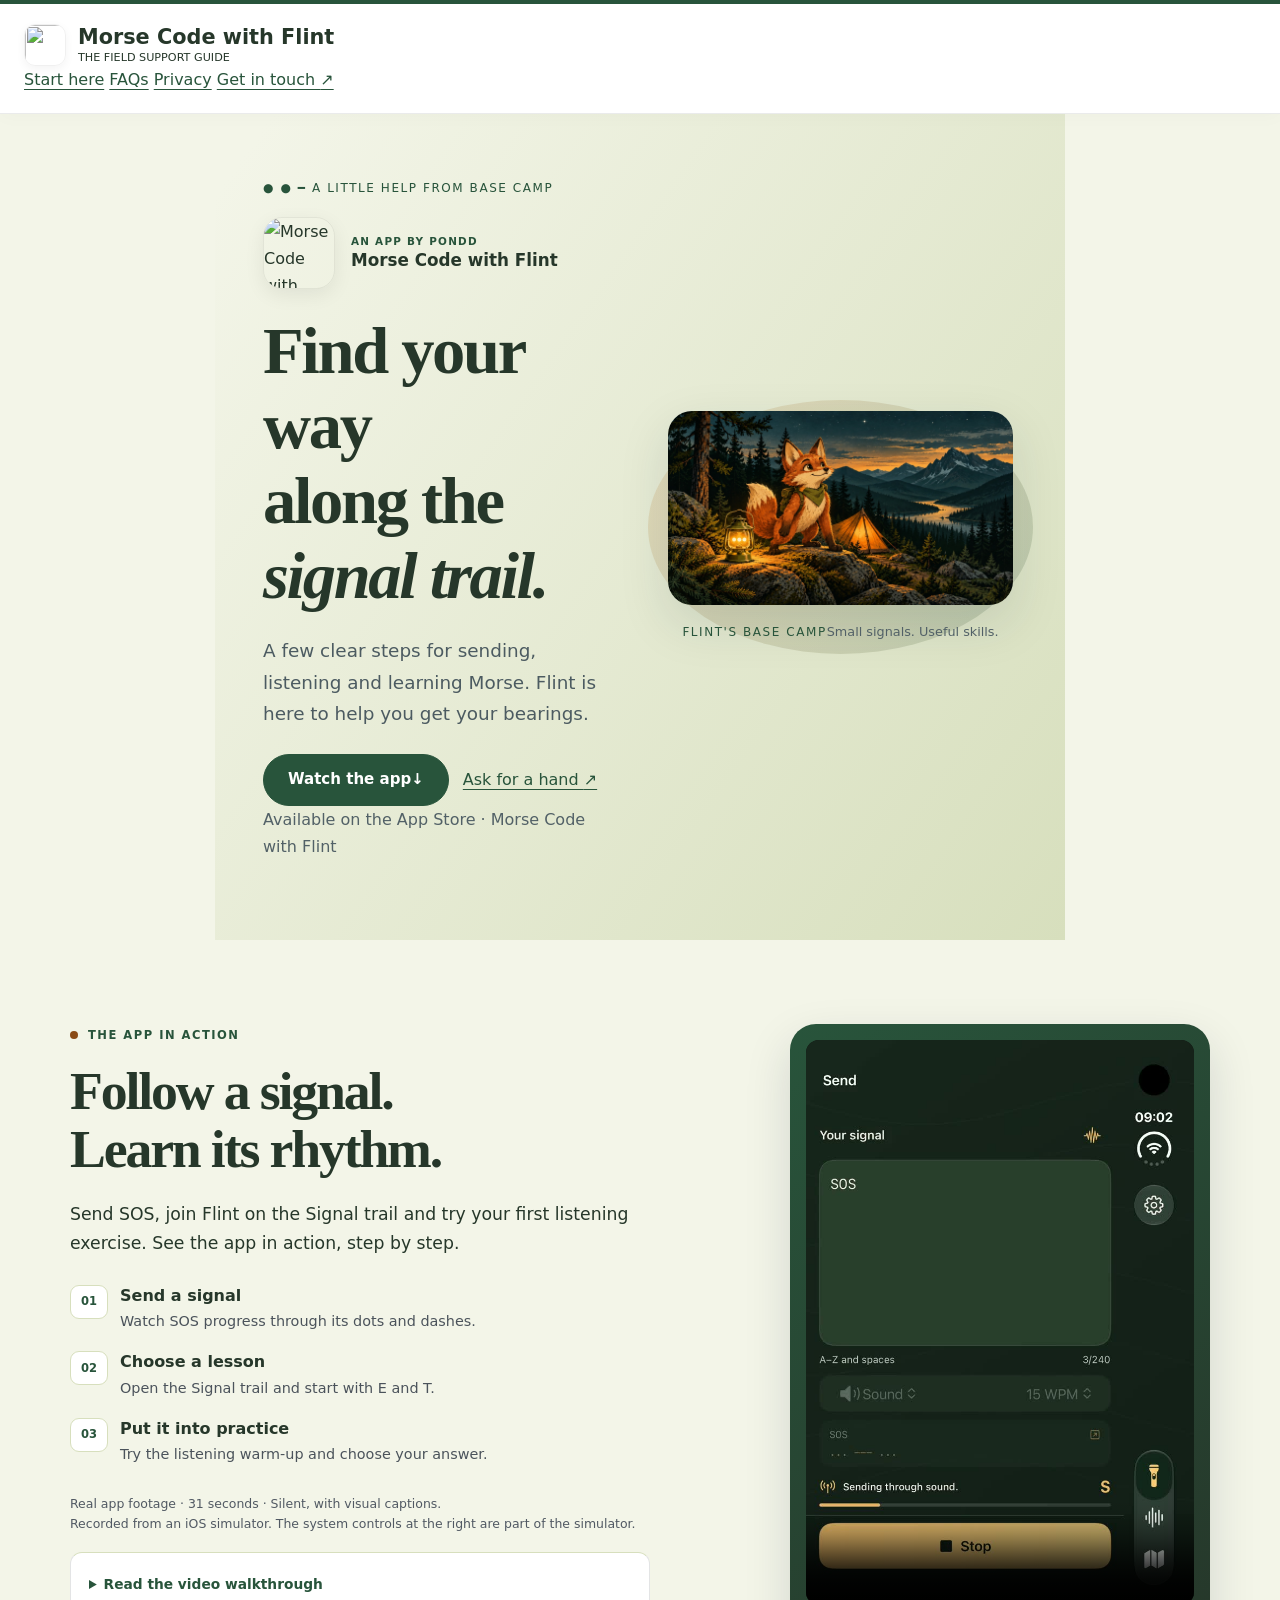
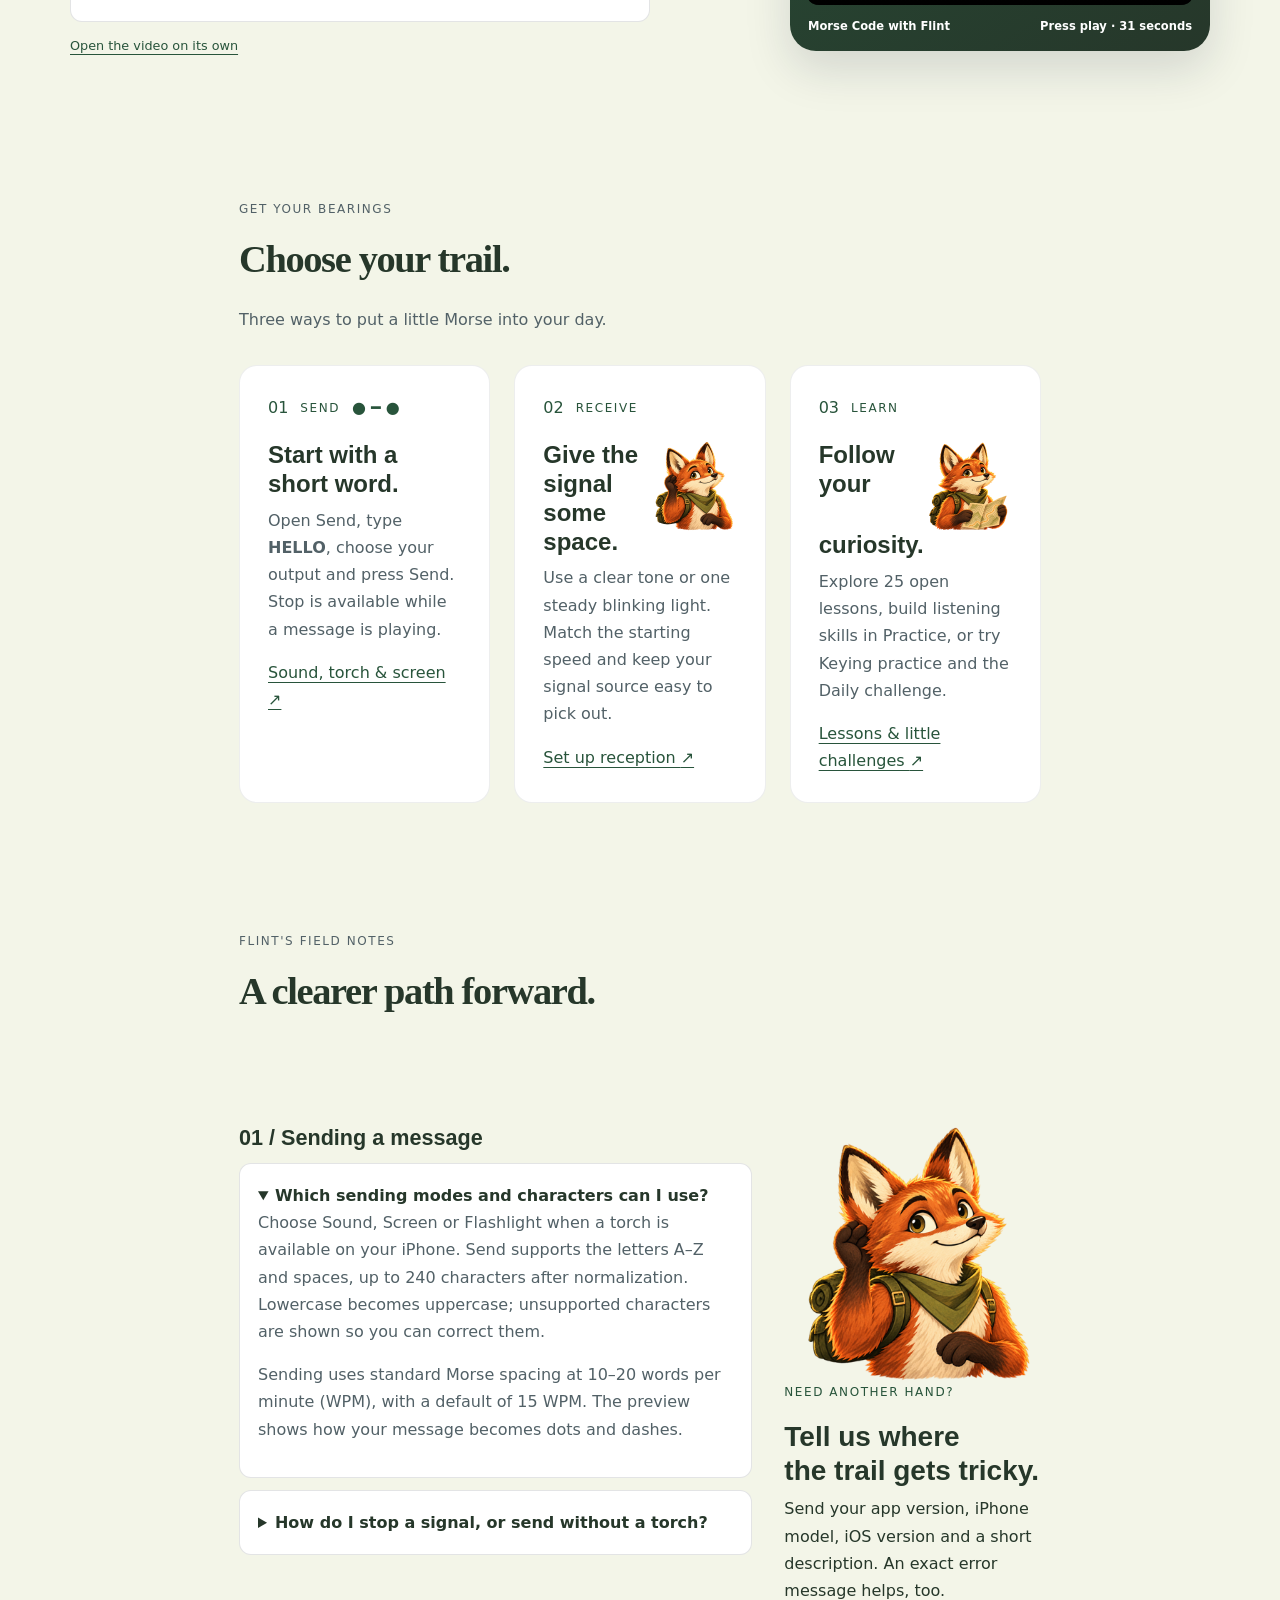
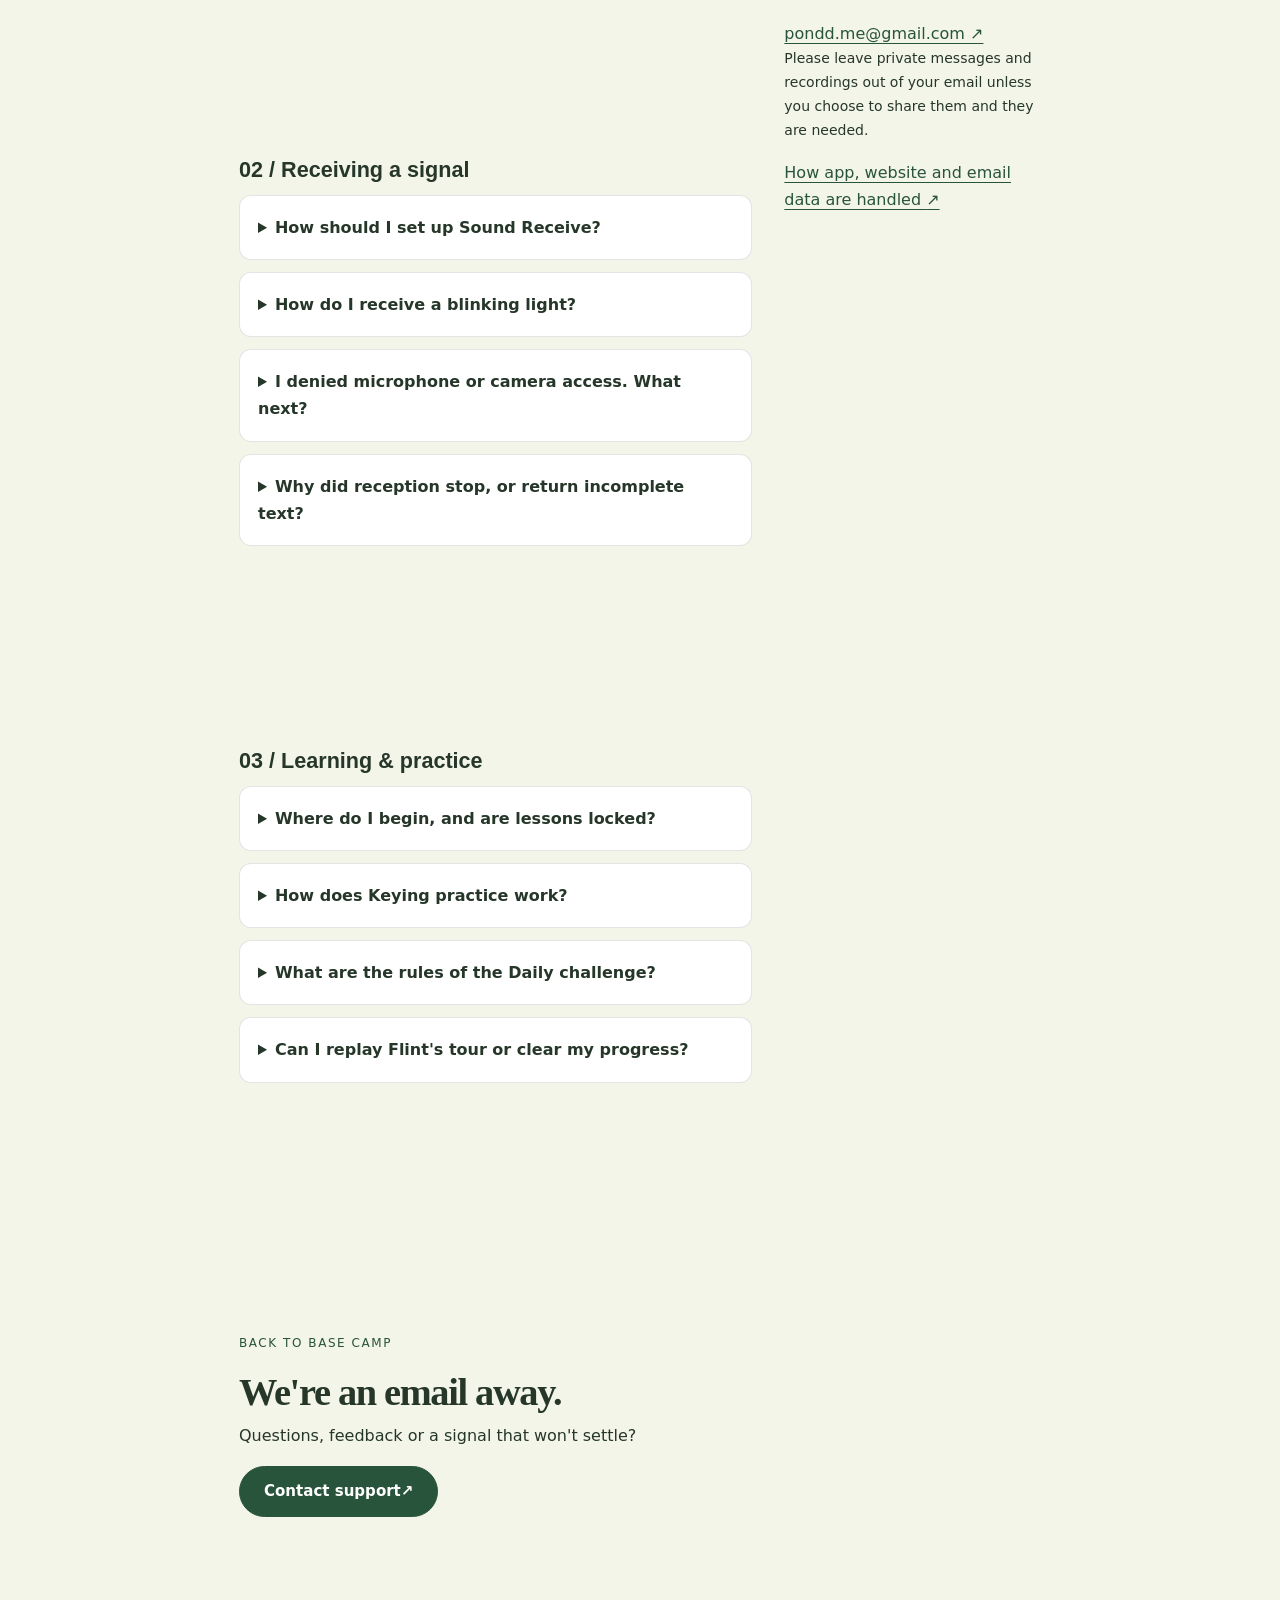
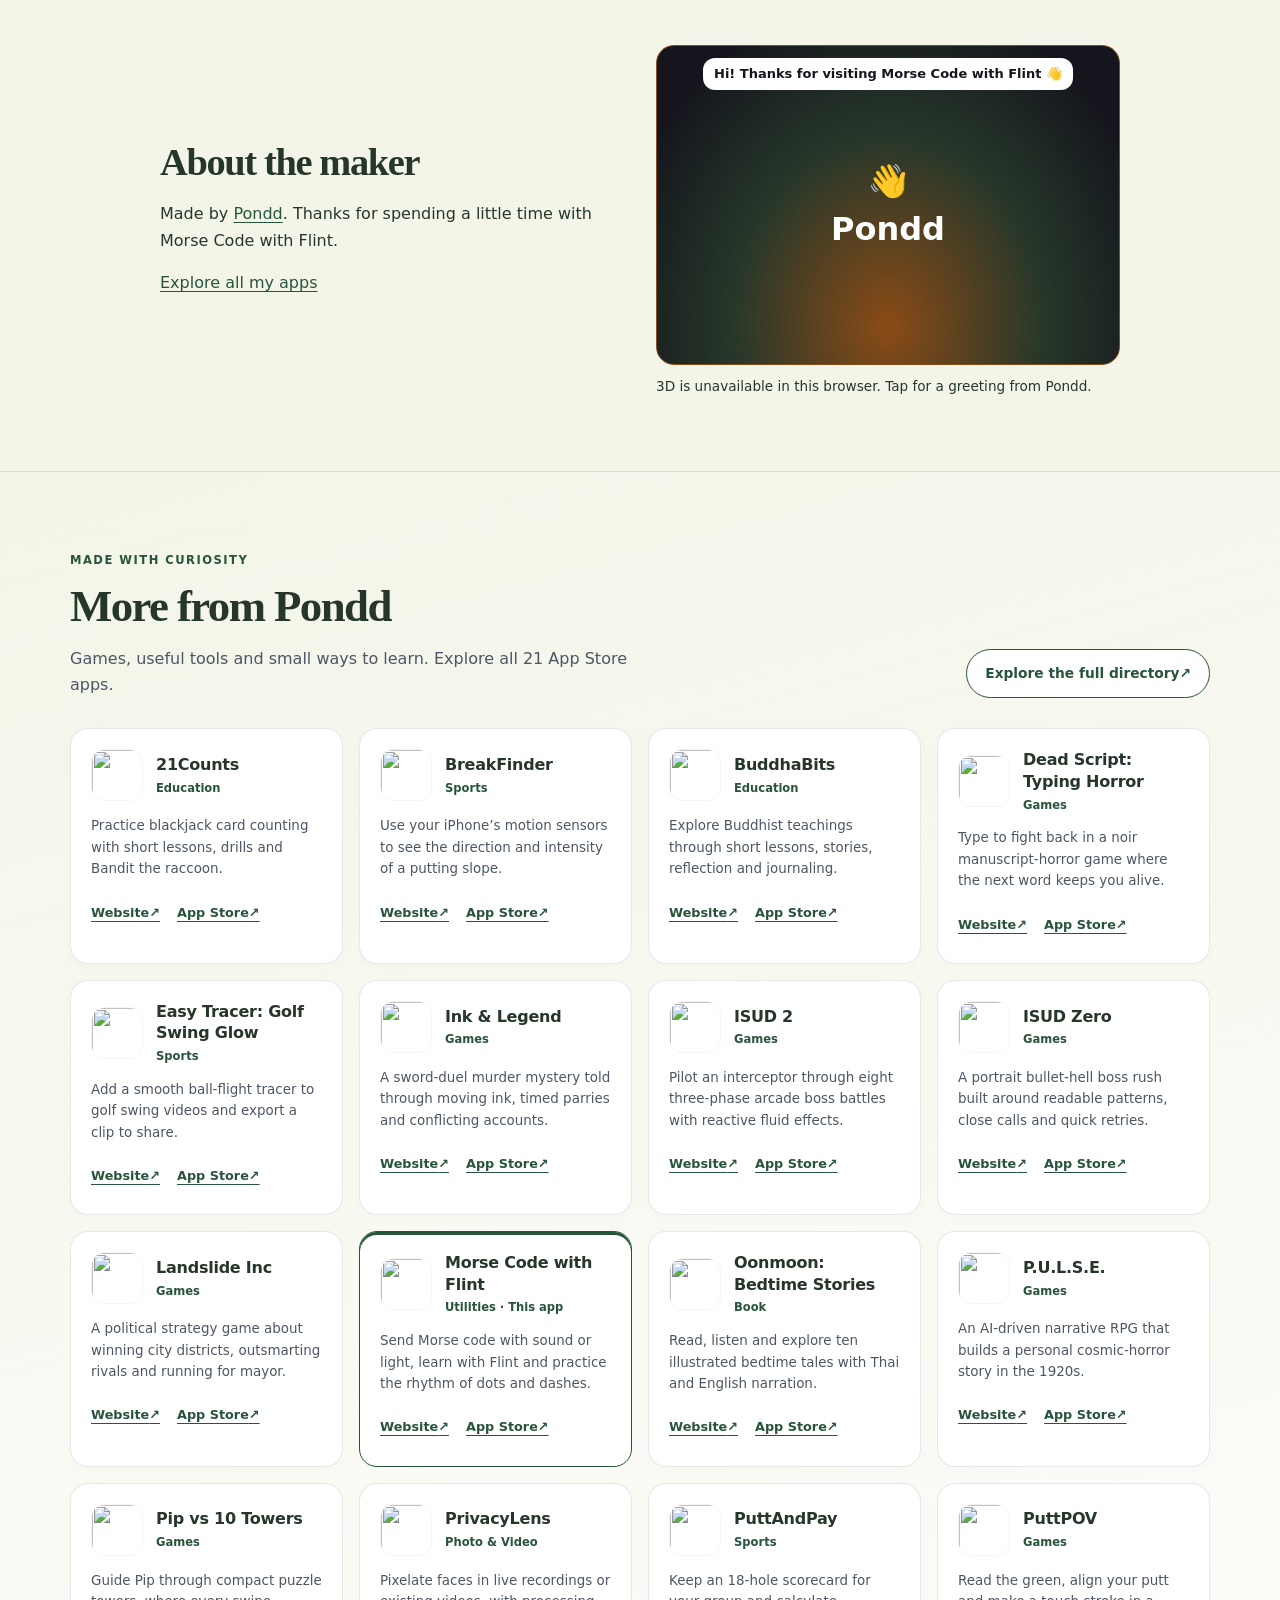
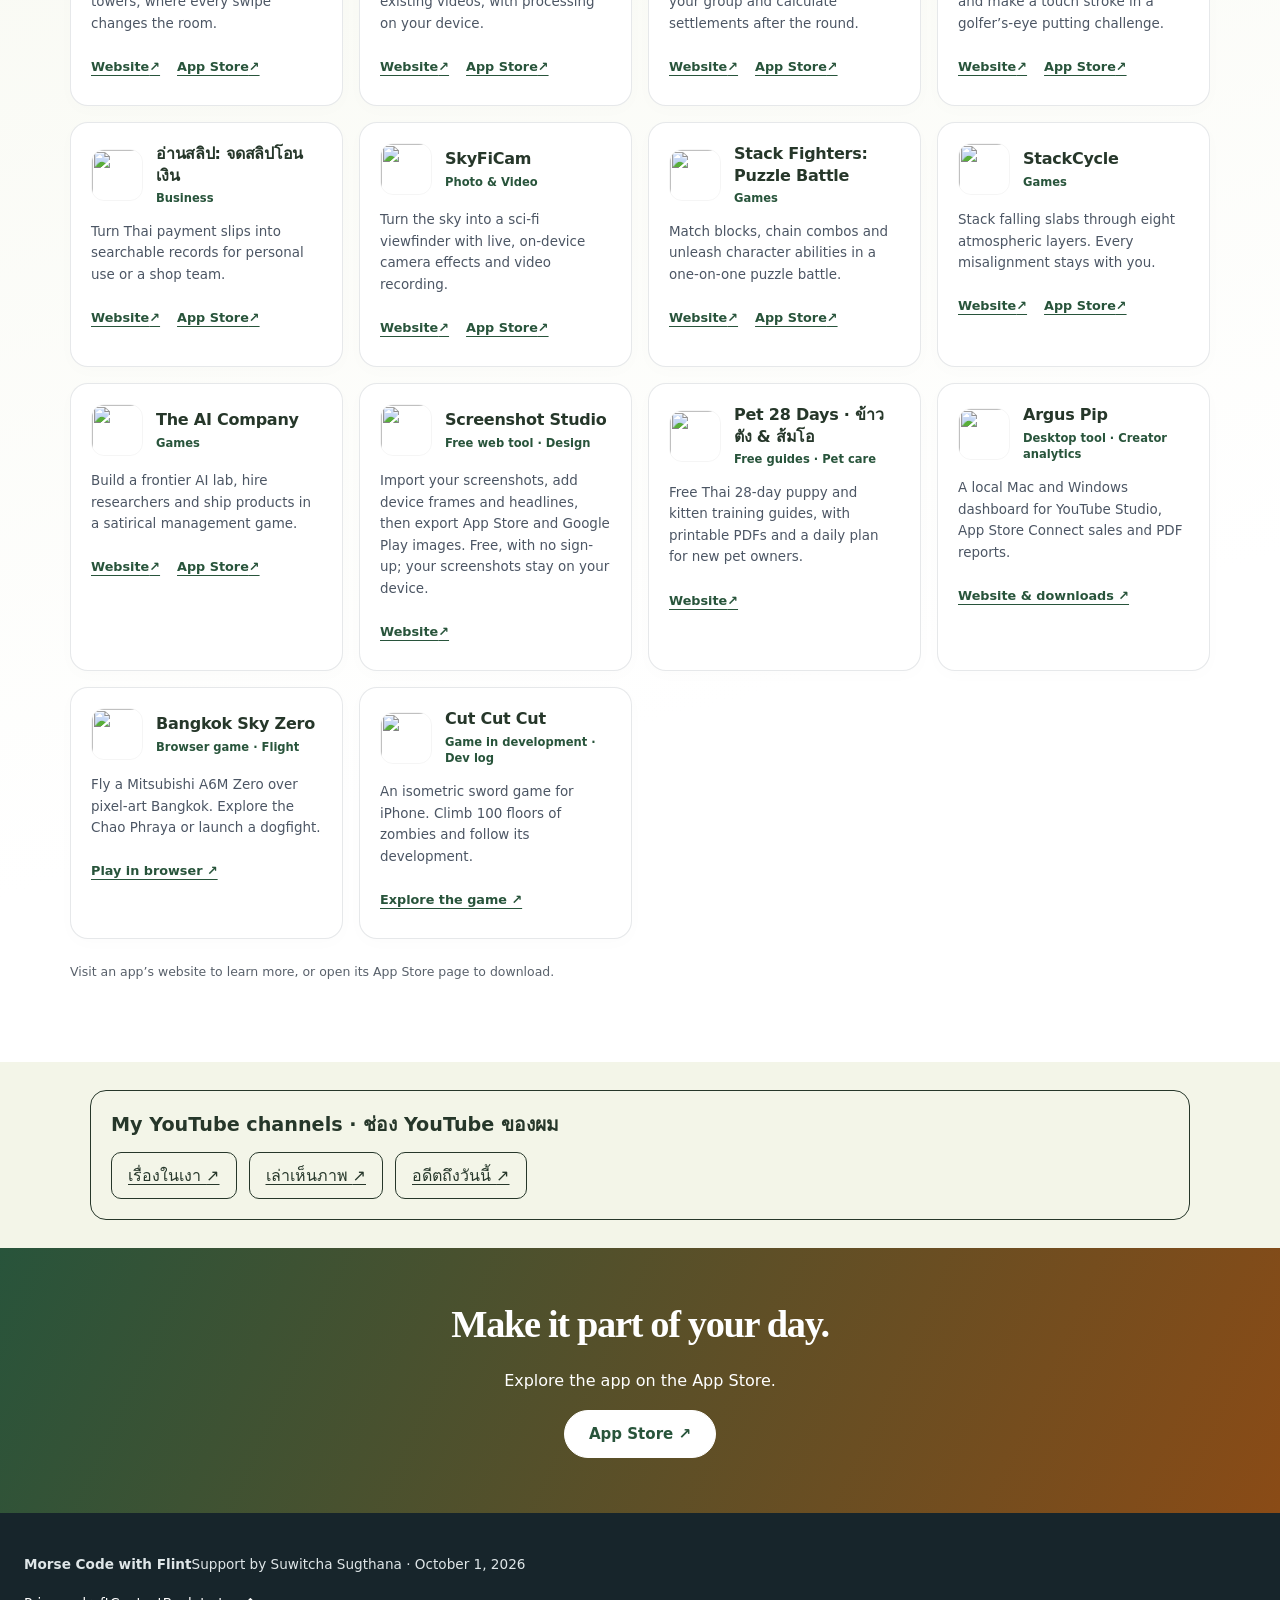
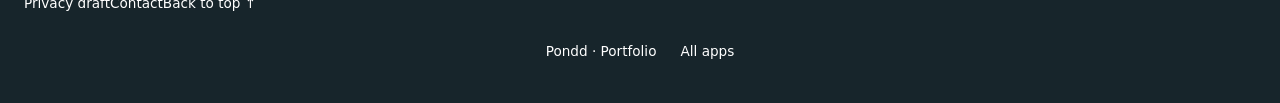
==== commit 7c66e4a3: "Add Cut Cut Cut to Pondd website collection" ====
--- a/index.html
+++ b/index.html
@@ -175,7 +175,7 @@
 <section class="pondd-about" id="about" data-pondd-character data-character-locale="en" aria-label="About the maker"><div class="pondd-about-inner"><div><h2>About the maker</h2><p>Made by <a href="https://pond1982.github.io/Pondd-Page/">Pondd</a>. Thanks for spending a little time with Morse Code with Flint.</p><p><a href="https://pond1982.github.io/Pondd-Page/index.html#apps">Explore all my apps</a></p></div><div><button class="pondd-character-stage" type="button" aria-label="Change Pondd’s dance" aria-describedby="pondd-character-hint"><span class="pondd-character-fallback" aria-hidden="true">👋<br>Pondd</span><span class="bubble" role="status" aria-live="polite">Hi! Thanks for visiting Morse Code with Flint 👋</span></button><p class="pondd-character-hint" id="pondd-character-hint">Tap the character or press Enter to change the dance.</p><button class="pondd-character-pause" type="button" aria-pressed="false" hidden>Pause dancing</button><noscript><p>The 3D Easter egg needs JavaScript. You can still explore the rest of the site.</p></noscript></div></div><script type="application/json" class="pondd-character-lines">["Hi! Thanks for visiting Morse Code with Flint 👋", "Tap me to change the dance!", "ขอบคุณที่แวะมาครับ 🙏", "A little rhythm between dots and dashes.", "Like it? Explore my other apps ♥", "One more spin!"]</script></section>
 <!-- Pondd character end -->
 <!-- APP FAMILY START -->
-<section class="app-family" id="more-apps" aria-labelledby="app-family-title"><div class="app-family-inner"><div class="app-family-heading"><div><p class="app-family-kicker">Made with curiosity</p><h2 id="app-family-title">More from Pondd</h2><p class="app-family-intro">Games, useful tools and small ways to learn. Explore all 21 App Store apps.</p></div><a class="app-family-directory" href="https://pond1982.github.io/Pondd-Page/apps.html">Explore the full directory <span aria-hidden="true">↗</span></a></div><ul class="app-family-list" role="list"><li class="app-family-item" data-app-id="6763789288"><article aria-labelledby="family-6763789288"><div class="app-family-card-top"><img class="app-family-icon" src="https://pond1982.github.io/Pondd-Page/assets/app-icons/6763789288.webp" width="52" height="52" alt="" decoding="async" loading="lazy"><div><h3 id="family-6763789288">21Counts</h3><p class="app-family-meta">Education</p></div></div><p class="app-family-summary" lang="en">Practice blackjack card counting with short lessons, drills and Bandit the raccoon.</p><div class="app-family-links"><a href="https://pond1982.github.io/21Counts-Web/" aria-label="21Counts website">Website <span aria-hidden="true">↗</span></a><a href="https://apps.apple.com/gb/app/21counts/id6763789288" aria-label="21Counts on the App Store">App Store <span aria-hidden="true">↗</span></a></div></article></li><li class="app-family-item" data-app-id="6752389773"><article aria-labelledby="family-6752389773"><div class="app-family-card-top"><img class="app-family-icon" src="https://pond1982.github.io/Pondd-Page/assets/app-icons/6752389773.webp" width="52" height="52" alt="" decoding="async" loading="lazy"><div><h3 id="family-6752389773">BreakFinder</h3><p class="app-family-meta">Sports</p></div></div><p class="app-family-summary" lang="en">Use your iPhone’s motion sensors to see the direction and intensity of a putting slope.</p><div class="app-family-links"><a href="https://breakfinderweb.pages.dev/" aria-label="BreakFinder website">Website <span aria-hidden="true">↗</span></a><a href="https://apps.apple.com/gb/app/breakfinder/id6752389773" aria-label="BreakFinder on the App Store">App Store <span aria-hidden="true">↗</span></a></div></article></li><li class="app-family-item" data-app-id="6764710521"><article aria-labelledby="family-6764710521"><div class="app-family-card-top"><img class="app-family-icon" src="https://pond1982.github.io/Pondd-Page/assets/app-icons/6764710521.webp" width="52" height="52" alt="" decoding="async" loading="lazy"><div><h3 id="family-6764710521">BuddhaBits</h3><p class="app-family-meta">Education</p></div></div><p class="app-family-summary" lang="en">Explore Buddhist teachings through short lessons, stories, reflection and journaling.</p><div class="app-family-links"><a href="https://pond1982.github.io/BuddhaBits-web/index.html" aria-label="BuddhaBits website">Website <span aria-hidden="true">↗</span></a><a href="https://apps.apple.com/gb/app/buddhabits/id6764710521" aria-label="BuddhaBits on the App Store">App Store <span aria-hidden="true">↗</span></a></div></article></li><li class="app-family-item" data-app-id="6775353218"><article aria-labelledby="family-6775353218"><div class="app-family-card-top"><img class="app-family-icon" src="https://pond1982.github.io/Pondd-Page/assets/app-icons/6775353218.webp" width="52" height="52" alt="" decoding="async" loading="lazy"><div><h3 id="family-6775353218">Dead Script: Typing Horror</h3><p class="app-family-meta">Games</p></div></div><p class="app-family-summary" lang="en">Type to fight back in a noir manuscript-horror game where the next word keeps you alive.</p><div class="app-family-links"><a href="https://pond1982.github.io/iosdeadscriptweb/index.html" aria-label="Dead Script: Typing Horror website">Website <span aria-hidden="true">↗</span></a><a href="https://apps.apple.com/gb/app/dead-script-typing-horror/id6775353218" aria-label="Dead Script: Typing Horror on the App Store">App Store <span aria-hidden="true">↗</span></a></div></article></li><li class="app-family-item" data-app-id="6753145486"><article aria-labelledby="family-6753145486"><div class="app-family-card-top"><img class="app-family-icon" src="https://pond1982.github.io/Pondd-Page/assets/app-icons/6753145486.webp" width="52" height="52" alt="" decoding="async" loading="lazy"><div><h3 id="family-6753145486">Easy Tracer: Golf Swing Glow</h3><p class="app-family-meta">Sports</p></div></div><p class="app-family-summary" lang="en">Add a smooth ball-flight tracer to golf swing videos and export a clip to share.</p><div class="app-family-links"><a href="https://easy-tracer-web.pages.dev/" aria-label="Easy Tracer: Golf Swing Glow website">Website <span aria-hidden="true">↗</span></a><a href="https://apps.apple.com/gb/app/easy-tracer-golf-swing-glow/id6753145486" aria-label="Easy Tracer: Golf Swing Glow on the App Store">App Store <span aria-hidden="true">↗</span></a></div></article></li><li class="app-family-item" data-app-id="6830747339"><article aria-labelledby="family-6830747339"><div class="app-family-card-top"><img class="app-family-icon" src="https://pond1982.github.io/Pondd-Page/assets/app-icons/6830747339.webp" width="52" height="52" alt="" decoding="async" loading="lazy"><div><h3 id="family-6830747339">Ink &amp; Legend</h3><p class="app-family-meta">Games</p></div></div><p class="app-family-summary" lang="en">A sword-duel murder mystery told through moving ink, timed parries and conflicting accounts.</p><div class="app-family-links"><a href="https://pond1982.github.io/ink-and-legend-site/" aria-label="Ink &amp; Legend website">Website <span aria-hidden="true">↗</span></a><a href="https://apps.apple.com/gb/app/ink-legend/id6830747339" aria-label="Ink &amp; Legend on the App Store">App Store <span aria-hidden="true">↗</span></a></div></article></li><li class="app-family-item" data-app-id="6824559010"><article aria-labelledby="family-6824559010"><div class="app-family-card-top"><img class="app-family-icon" src="https://pond1982.github.io/Pondd-Page/assets/app-icons/6824559010.webp" width="52" height="52" alt="" decoding="async" loading="lazy"><div><h3 id="family-6824559010">ISUD 2</h3><p class="app-family-meta">Games</p></div></div><p class="app-family-summary" lang="en">Pilot an interceptor through eight three-phase arcade boss battles with reactive fluid effects.</p><div class="app-family-links"><a href="https://pond1982.github.io/ISUD-Website/isud2-support.html" aria-label="ISUD 2 website">Website <span aria-hidden="true">↗</span></a><a href="https://apps.apple.com/gb/app/isud-2/id6824559010" aria-label="ISUD 2 on the App Store">App Store <span aria-hidden="true">↗</span></a></div></article></li><li class="app-family-item" data-app-id="6765926399"><article aria-labelledby="family-6765926399"><div class="app-family-card-top"><img class="app-family-icon" src="https://pond1982.github.io/Pondd-Page/assets/app-icons/6765926399.webp" width="52" height="52" alt="" decoding="async" loading="lazy"><div><h3 id="family-6765926399">ISUD Zero</h3><p class="app-family-meta">Games</p></div></div><p class="app-family-summary" lang="en">A portrait bullet-hell boss rush built around readable patterns, close calls and quick retries.</p><div class="app-family-links"><a href="https://pond1982.github.io/ISUD-Website/" aria-label="ISUD Zero website">Website <span aria-hidden="true">↗</span></a><a href="https://apps.apple.com/gb/app/isud-zero/id6765926399" aria-label="ISUD Zero on the App Store">App Store <span aria-hidden="true">↗</span></a></div></article></li><li class="app-family-item" data-app-id="6761601860"><article aria-labelledby="family-6761601860"><div class="app-family-card-top"><img class="app-family-icon" src="https://pond1982.github.io/Pondd-Page/assets/app-icons/6761601860.webp" width="52" height="52" alt="" decoding="async" loading="lazy"><div><h3 id="family-6761601860">Landslide Inc</h3><p class="app-family-meta">Games</p></div></div><p class="app-family-summary" lang="en">A political strategy game about winning city districts, outsmarting rivals and running for mayor.</p><div class="app-family-links"><a href="https://pond1982.github.io/Landslide-Web/index.html" aria-label="Landslide Inc website">Website <span aria-hidden="true">↗</span></a><a href="https://apps.apple.com/gb/app/landslide-inc/id6761601860" aria-label="Landslide Inc on the App Store">App Store <span aria-hidden="true">↗</span></a></div></article></li><li class="app-family-item is-current" data-app-id="6818069855"><article aria-labelledby="family-6818069855"><div class="app-family-card-top"><img class="app-family-icon" src="https://pond1982.github.io/Pondd-Page/assets/app-icons/6818069855.webp" width="52" height="52" alt="" decoding="async" loading="lazy"><div><h3 id="family-6818069855">Morse Code with Flint</h3><p class="app-family-meta">Utilities · This app</p></div></div><p class="app-family-summary" lang="en">Send Morse code with sound or light, learn with Flint and practice the rhythm of dots and dashes.</p><div class="app-family-links"><a href="https://pond1982.github.io/Morse-Support-Site/" aria-label="Morse Code with Flint website">Website <span aria-hidden="true">↗</span></a><a href="https://apps.apple.com/gb/app/morse-code-with-flint/id6818069855" aria-label="Morse Code with Flint on the App Store">App Store <span aria-hidden="true">↗</span></a></div></article></li><li class="app-family-item" data-app-id="6821338637"><article aria-labelledby="family-6821338637"><div class="app-family-card-top"><img class="app-family-icon" src="https://pond1982.github.io/Pondd-Page/assets/app-icons/6821338637.webp" width="52" height="52" alt="" decoding="async" loading="lazy"><div><h3 id="family-6821338637">Oonmoon: Bedtime Stories</h3><p class="app-family-meta">Book</p></div></div><p class="app-family-summary" lang="en">Read, listen and explore ten illustrated bedtime tales with Thai and English narration.</p><div class="app-family-links"><a href="https://pond1982.github.io/Oonmoon-Website/en/" aria-label="Oonmoon: Bedtime Stories website">Website <span aria-hidden="true">↗</span></a><a href="https://apps.apple.com/gb/app/oonmoon-bedtime-stories/id6821338637" aria-label="Oonmoon: Bedtime Stories on the App Store">App Store <span aria-hidden="true">↗</span></a></div></article></li><li class="app-family-item" data-app-id="6762054116"><article aria-labelledby="family-6762054116"><div class="app-family-card-top"><img class="app-family-icon" src="https://pond1982.github.io/Pondd-Page/assets/app-icons/6762054116.webp" width="52" height="52" alt="" decoding="async" loading="lazy"><div><h3 id="family-6762054116">P.U.L.S.E.</h3><p class="app-family-meta">Games</p></div></div><p class="app-family-summary" lang="en">An AI-driven narrative RPG that builds a personal cosmic-horror story in the 1920s.</p><div class="app-family-links"><a href="https://pulse-web-5vx.pages.dev/" aria-label="P.U.L.S.E. website">Website <span aria-hidden="true">↗</span></a><a href="https://apps.apple.com/gb/app/p-u-l-s-e/id6762054116" aria-label="P.U.L.S.E. on the App Store">App Store <span aria-hidden="true">↗</span></a></div></article></li><li class="app-family-item" data-app-id="6766553847"><article aria-labelledby="family-6766553847"><div class="app-family-card-top"><img class="app-family-icon" src="https://pond1982.github.io/Pondd-Page/assets/app-icons/6766553847.webp" width="52" height="52" alt="" decoding="async" loading="lazy"><div><h3 id="family-6766553847">Pip vs 10 Towers</h3><p class="app-family-meta">Games</p></div></div><p class="app-family-summary" lang="en">Guide Pip through compact puzzle towers, where every swipe changes the room.</p><div class="app-family-links"><a href="https://pond1982.github.io/StepBlade-Website/index.html" aria-label="Pip vs 10 Towers website">Website <span aria-hidden="true">↗</span></a><a href="https://apps.apple.com/gb/app/pip-vs-10-towers/id6766553847" aria-label="Pip vs 10 Towers on the App Store">App Store <span aria-hidden="true">↗</span></a></div></article></li><li class="app-family-item" data-app-id="6752596764"><article aria-labelledby="family-6752596764"><div class="app-family-card-top"><img class="app-family-icon" src="https://pond1982.github.io/Pondd-Page/assets/app-icons/6752596764.webp" width="52" height="52" alt="" decoding="async" loading="lazy"><div><h3 id="family-6752596764">PrivacyLens</h3><p class="app-family-meta">Photo &amp; Video</p></div></div><p class="app-family-summary" lang="en">Pixelate faces in live recordings or existing videos, with processing on your device.</p><div class="app-family-links"><a href="https://privacylensweb.pages.dev/" aria-label="PrivacyLens website">Website <span aria-hidden="true">↗</span></a><a href="https://apps.apple.com/gb/app/privacylens/id6752596764" aria-label="PrivacyLens on the App Store">App Store <span aria-hidden="true">↗</span></a></div></article></li><li class="app-family-item" data-app-id="6752640120"><article aria-labelledby="family-6752640120"><div class="app-family-card-top"><img class="app-family-icon" src="https://pond1982.github.io/Pondd-Page/assets/app-icons/6752640120.webp" width="52" height="52" alt="" decoding="async" loading="lazy"><div><h3 id="family-6752640120">PuttAndPay</h3><p class="app-family-meta">Sports</p></div></div><p class="app-family-summary" lang="en">Keep an 18-hole scorecard for your group and calculate settlements after the round.</p><div class="app-family-links"><a href="https://puttandpayweb.pages.dev/" aria-label="PuttAndPay website">Website <span aria-hidden="true">↗</span></a><a href="https://apps.apple.com/gb/app/puttandpay/id6752640120" aria-label="PuttAndPay on the App Store">App Store <span aria-hidden="true">↗</span></a></div></article></li><li class="app-family-item" data-app-id="6771718899"><article aria-labelledby="family-6771718899"><div class="app-family-card-top"><img class="app-family-icon" src="https://pond1982.github.io/Pondd-Page/assets/app-icons/6771718899.webp" width="52" height="52" alt="" decoding="async" loading="lazy"><div><h3 id="family-6771718899">PuttPOV</h3><p class="app-family-meta">Games</p></div></div><p class="app-family-summary" lang="en">Read the green, align your putt and make a touch stroke in a golfer’s-eye putting challenge.</p><div class="app-family-links"><a href="https://pond1982.github.io/PuttPOV-Website/" aria-label="PuttPOV website">Website <span aria-hidden="true">↗</span></a><a href="https://apps.apple.com/gb/app/puttpov/id6771718899" aria-label="PuttPOV on the App Store">App Store <span aria-hidden="true">↗</span></a></div></article></li><li class="app-family-item" data-app-id="6765605900"><article aria-labelledby="family-6765605900"><div class="app-family-card-top"><img class="app-family-icon" src="https://pond1982.github.io/Pondd-Page/assets/app-icons/6765605900.webp" width="52" height="52" alt="" decoding="async" loading="lazy"><div><h3 id="family-6765605900">อ่านสลิป: จดสลิปโอนเงิน</h3><p class="app-family-meta">Business</p></div></div><p class="app-family-summary" lang="en">Turn Thai payment slips into searchable records for personal use or a shop team.</p><div class="app-family-links"><a href="https://pond1982.github.io/ReadSlipWebsite/index.html" aria-label="อ่านสลิป: จดสลิปโอนเงิน website">Website <span aria-hidden="true">↗</span></a><a href="https://apps.apple.com/gb/app/%E0%B8%AD-%E0%B8%B2%E0%B8%99%E0%B8%AA%E0%B8%A5-%E0%B8%9B-%E0%B8%88%E0%B8%94%E0%B8%AA%E0%B8%A5-%E0%B8%9B%E0%B9%82%E0%B8%AD%E0%B8%99%E0%B9%80%E0%B8%87-%E0%B8%99/id6765605900" aria-label="อ่านสลิป: จดสลิปโอนเงิน on the App Store">App Store <span aria-hidden="true">↗</span></a></div></article></li><li class="app-family-item" data-app-id="6773614646"><article aria-labelledby="family-6773614646"><div class="app-family-card-top"><img class="app-family-icon" src="https://pond1982.github.io/Pondd-Page/assets/app-icons/6773614646.webp" width="52" height="52" alt="" decoding="async" loading="lazy"><div><h3 id="family-6773614646">SkyFiCam</h3><p class="app-family-meta">Photo &amp; Video</p></div></div><p class="app-family-summary" lang="en">Turn the sky into a sci-fi viewfinder with live, on-device camera effects and video recording.</p><div class="app-family-links"><a href="https://pond1982.github.io/SkyFiWeb/" aria-label="SkyFiCam website">Website <span aria-hidden="true">↗</span></a><a href="https://apps.apple.com/gb/app/skyficam/id6773614646" aria-label="SkyFiCam on the App Store">App Store <span aria-hidden="true">↗</span></a></div></article></li><li class="app-family-item" data-app-id="6762288266"><article aria-labelledby="family-6762288266"><div class="app-family-card-top"><img class="app-family-icon" src="https://pond1982.github.io/Pondd-Page/assets/app-icons/6762288266.webp" width="52" height="52" alt="" decoding="async" loading="lazy"><div><h3 id="family-6762288266">Stack Fighters: Puzzle Battle</h3><p class="app-family-meta">Games</p></div></div><p class="app-family-summary" lang="en">Match blocks, chain combos and unleash character abilities in a one-on-one puzzle battle.</p><div class="app-family-links"><a href="https://pond1982.github.io/stackfighters-site/index.html" aria-label="Stack Fighters: Puzzle Battle website">Website <span aria-hidden="true">↗</span></a><a href="https://apps.apple.com/gb/app/stack-fighters-puzzle-battle/id6762288266" aria-label="Stack Fighters: Puzzle Battle on the App Store">App Store <span aria-hidden="true">↗</span></a></div></article></li><li class="app-family-item" data-app-id="6764340971"><article aria-labelledby="family-6764340971"><div class="app-family-card-top"><img class="app-family-icon" src="https://pond1982.github.io/Pondd-Page/assets/app-icons/6764340971.webp" width="52" height="52" alt="" decoding="async" loading="lazy"><div><h3 id="family-6764340971">StackCycle</h3><p class="app-family-meta">Games</p></div></div><p class="app-family-summary" lang="en">Stack falling slabs through eight atmospheric layers. Every misalignment stays with you.</p><div class="app-family-links"><a href="https://pond1982.github.io/stackcycle---web/" aria-label="StackCycle website">Website <span aria-hidden="true">↗</span></a><a href="https://apps.apple.com/gb/app/stackcycle/id6764340971" aria-label="StackCycle on the App Store">App Store <span aria-hidden="true">↗</span></a></div></article></li><li class="app-family-item" data-app-id="6777710816"><article aria-labelledby="family-6777710816"><div class="app-family-card-top"><img class="app-family-icon" src="https://pond1982.github.io/Pondd-Page/assets/app-icons/6777710816.webp" width="52" height="52" alt="" decoding="async" loading="lazy"><div><h3 id="family-6777710816">The AI Company</h3><p class="app-family-meta">Games</p></div></div><p class="app-family-summary" lang="en">Build a frontier AI lab, hire researchers and ship products in a satirical management game.</p><div class="app-family-links"><a href="https://pond1982.github.io/TheAiCompanyWeb/" aria-label="The AI Company website">Website <span aria-hidden="true">↗</span></a><a href="https://apps.apple.com/gb/app/the-ai-company/id6777710816" aria-label="The AI Company on the App Store">App Store <span aria-hidden="true">↗</span></a></div></article></li><li class="app-family-item" data-app-id="screenshot-studio"><article aria-labelledby="family-screenshot-studio"><div class="app-family-card-top"><img class="app-family-icon" src="https://pond1982.github.io/Pondd-Page/assets/app-icons/screenshot-studio.svg" width="52" height="52" alt="" decoding="async" loading="lazy"><div><h3 id="family-screenshot-studio">Screenshot Studio</h3><p class="app-family-meta">Free web tool · Design</p></div></div><p class="app-family-summary" lang="en">Import your screenshots, add device frames and headlines, then export App Store and Google Play images. Free, with no sign-up; your screenshots stay on your device.</p><div class="app-family-links"><a href="https://pond1982.github.io/screenshot-studio/">Website <span aria-hidden="true">↗</span></a></div></article></li><li class="app-family-item" data-app-id="pet-28-days"><article aria-labelledby="family-pet-28-days"><div class="app-family-card-top"><img class="app-family-icon" src="https://pond1982.github.io/Pondd-Page/assets/app-icons/pet-28-days.png" width="52" height="52" alt="" decoding="async" loading="lazy"><div><h3 id="family-pet-28-days">Pet 28 Days · ข้าวตัง &amp; ส้มโอ</h3><p class="app-family-meta">Free guides · Pet care</p></div></div><p class="app-family-summary" lang="en">Free Thai 28-day puppy and kitten training guides, with printable PDFs and a daily plan for new pet owners.</p><div class="app-family-links"><a href="https://pond1982.github.io/pet-28-days/">Website <span aria-hidden="true">↗</span></a></div></article></li><li class="app-family-item" data-app-id="creator-dashboard-desktop"><article aria-labelledby="family-creator-dashboard-desktop"><div class="app-family-card-top"><img class="app-family-icon" src="https://pond1982.github.io/Pondd-Page/assets/app-icons/creator-dashboard.png" width="52" height="52" alt="" loading="lazy"><div><h3 id="family-creator-dashboard-desktop">Argus Pip</h3><p class="app-family-meta">Desktop tool · Creator analytics</p></div></div><p class="app-family-summary">A local Mac and Windows dashboard for YouTube Studio, App Store Connect sales and PDF reports.</p><div class="app-family-links"><a href="https://pond1982.github.io/creator-dashboard-desktop/">Website &amp; downloads ↗</a></div></article></li><li class="app-family-item" data-app-id="bangkok-sky-zero"><article aria-labelledby="family-bangkok-sky-zero"><div class="app-family-card-top"><img class="app-family-icon" src="https://pond1982.github.io/Pondd-Page/assets/app-icons/bangkok-sky-zero.png" width="52" height="52" alt="" loading="lazy"><div><h3 id="family-bangkok-sky-zero">Bangkok Sky Zero</h3><p class="app-family-meta">Browser game · Flight</p></div></div><p class="app-family-summary">Fly a Mitsubishi A6M Zero over pixel-art Bangkok. Explore the Chao Phraya or launch a dogfight.</p><div class="app-family-links"><a href="https://pond1982.github.io/bangkok-sky-zero/">Play in browser ↗</a></div></article></li></ul><p class="app-family-note">Visit an app’s website to learn more, or open its App Store page to download.</p></div></section>
+<section class="app-family" id="more-apps" aria-labelledby="app-family-title"><div class="app-family-inner"><div class="app-family-heading"><div><p class="app-family-kicker">Made with curiosity</p><h2 id="app-family-title">More from Pondd</h2><p class="app-family-intro">Games, useful tools and small ways to learn. Explore all 21 App Store apps.</p></div><a class="app-family-directory" href="https://pond1982.github.io/Pondd-Page/apps.html">Explore the full directory <span aria-hidden="true">↗</span></a></div><ul class="app-family-list" role="list"><li class="app-family-item" data-app-id="6763789288"><article aria-labelledby="family-6763789288"><div class="app-family-card-top"><img class="app-family-icon" src="https://pond1982.github.io/Pondd-Page/assets/app-icons/6763789288.webp" width="52" height="52" alt="" decoding="async" loading="lazy"><div><h3 id="family-6763789288">21Counts</h3><p class="app-family-meta">Education</p></div></div><p class="app-family-summary" lang="en">Practice blackjack card counting with short lessons, drills and Bandit the raccoon.</p><div class="app-family-links"><a href="https://pond1982.github.io/21Counts-Web/" aria-label="21Counts website">Website <span aria-hidden="true">↗</span></a><a href="https://apps.apple.com/gb/app/21counts/id6763789288" aria-label="21Counts on the App Store">App Store <span aria-hidden="true">↗</span></a></div></article></li><li class="app-family-item" data-app-id="6752389773"><article aria-labelledby="family-6752389773"><div class="app-family-card-top"><img class="app-family-icon" src="https://pond1982.github.io/Pondd-Page/assets/app-icons/6752389773.webp" width="52" height="52" alt="" decoding="async" loading="lazy"><div><h3 id="family-6752389773">BreakFinder</h3><p class="app-family-meta">Sports</p></div></div><p class="app-family-summary" lang="en">Use your iPhone’s motion sensors to see the direction and intensity of a putting slope.</p><div class="app-family-links"><a href="https://breakfinderweb.pages.dev/" aria-label="BreakFinder website">Website <span aria-hidden="true">↗</span></a><a href="https://apps.apple.com/gb/app/breakfinder/id6752389773" aria-label="BreakFinder on the App Store">App Store <span aria-hidden="true">↗</span></a></div></article></li><li class="app-family-item" data-app-id="6764710521"><article aria-labelledby="family-6764710521"><div class="app-family-card-top"><img class="app-family-icon" src="https://pond1982.github.io/Pondd-Page/assets/app-icons/6764710521.webp" width="52" height="52" alt="" decoding="async" loading="lazy"><div><h3 id="family-6764710521">BuddhaBits</h3><p class="app-family-meta">Education</p></div></div><p class="app-family-summary" lang="en">Explore Buddhist teachings through short lessons, stories, reflection and journaling.</p><div class="app-family-links"><a href="https://pond1982.github.io/BuddhaBits-web/index.html" aria-label="BuddhaBits website">Website <span aria-hidden="true">↗</span></a><a href="https://apps.apple.com/gb/app/buddhabits/id6764710521" aria-label="BuddhaBits on the App Store">App Store <span aria-hidden="true">↗</span></a></div></article></li><li class="app-family-item" data-app-id="6775353218"><article aria-labelledby="family-6775353218"><div class="app-family-card-top"><img class="app-family-icon" src="https://pond1982.github.io/Pondd-Page/assets/app-icons/6775353218.webp" width="52" height="52" alt="" decoding="async" loading="lazy"><div><h3 id="family-6775353218">Dead Script: Typing Horror</h3><p class="app-family-meta">Games</p></div></div><p class="app-family-summary" lang="en">Type to fight back in a noir manuscript-horror game where the next word keeps you alive.</p><div class="app-family-links"><a href="https://pond1982.github.io/iosdeadscriptweb/index.html" aria-label="Dead Script: Typing Horror website">Website <span aria-hidden="true">↗</span></a><a href="https://apps.apple.com/gb/app/dead-script-typing-horror/id6775353218" aria-label="Dead Script: Typing Horror on the App Store">App Store <span aria-hidden="true">↗</span></a></div></article></li><li class="app-family-item" data-app-id="6753145486"><article aria-labelledby="family-6753145486"><div class="app-family-card-top"><img class="app-family-icon" src="https://pond1982.github.io/Pondd-Page/assets/app-icons/6753145486.webp" width="52" height="52" alt="" decoding="async" loading="lazy"><div><h3 id="family-6753145486">Easy Tracer: Golf Swing Glow</h3><p class="app-family-meta">Sports</p></div></div><p class="app-family-summary" lang="en">Add a smooth ball-flight tracer to golf swing videos and export a clip to share.</p><div class="app-family-links"><a href="https://easy-tracer-web.pages.dev/" aria-label="Easy Tracer: Golf Swing Glow website">Website <span aria-hidden="true">↗</span></a><a href="https://apps.apple.com/gb/app/easy-tracer-golf-swing-glow/id6753145486" aria-label="Easy Tracer: Golf Swing Glow on the App Store">App Store <span aria-hidden="true">↗</span></a></div></article></li><li class="app-family-item" data-app-id="6830747339"><article aria-labelledby="family-6830747339"><div class="app-family-card-top"><img class="app-family-icon" src="https://pond1982.github.io/Pondd-Page/assets/app-icons/6830747339.webp" width="52" height="52" alt="" decoding="async" loading="lazy"><div><h3 id="family-6830747339">Ink &amp; Legend</h3><p class="app-family-meta">Games</p></div></div><p class="app-family-summary" lang="en">A sword-duel murder mystery told through moving ink, timed parries and conflicting accounts.</p><div class="app-family-links"><a href="https://pond1982.github.io/ink-and-legend-site/" aria-label="Ink &amp; Legend website">Website <span aria-hidden="true">↗</span></a><a href="https://apps.apple.com/gb/app/ink-legend/id6830747339" aria-label="Ink &amp; Legend on the App Store">App Store <span aria-hidden="true">↗</span></a></div></article></li><li class="app-family-item" data-app-id="6824559010"><article aria-labelledby="family-6824559010"><div class="app-family-card-top"><img class="app-family-icon" src="https://pond1982.github.io/Pondd-Page/assets/app-icons/6824559010.webp" width="52" height="52" alt="" decoding="async" loading="lazy"><div><h3 id="family-6824559010">ISUD 2</h3><p class="app-family-meta">Games</p></div></div><p class="app-family-summary" lang="en">Pilot an interceptor through eight three-phase arcade boss battles with reactive fluid effects.</p><div class="app-family-links"><a href="https://pond1982.github.io/ISUD-Website/isud2-support.html" aria-label="ISUD 2 website">Website <span aria-hidden="true">↗</span></a><a href="https://apps.apple.com/gb/app/isud-2/id6824559010" aria-label="ISUD 2 on the App Store">App Store <span aria-hidden="true">↗</span></a></div></article></li><li class="app-family-item" data-app-id="6765926399"><article aria-labelledby="family-6765926399"><div class="app-family-card-top"><img class="app-family-icon" src="https://pond1982.github.io/Pondd-Page/assets/app-icons/6765926399.webp" width="52" height="52" alt="" decoding="async" loading="lazy"><div><h3 id="family-6765926399">ISUD Zero</h3><p class="app-family-meta">Games</p></div></div><p class="app-family-summary" lang="en">A portrait bullet-hell boss rush built around readable patterns, close calls and quick retries.</p><div class="app-family-links"><a href="https://pond1982.github.io/ISUD-Website/" aria-label="ISUD Zero website">Website <span aria-hidden="true">↗</span></a><a href="https://apps.apple.com/gb/app/isud-zero/id6765926399" aria-label="ISUD Zero on the App Store">App Store <span aria-hidden="true">↗</span></a></div></article></li><li class="app-family-item" data-app-id="6761601860"><article aria-labelledby="family-6761601860"><div class="app-family-card-top"><img class="app-family-icon" src="https://pond1982.github.io/Pondd-Page/assets/app-icons/6761601860.webp" width="52" height="52" alt="" decoding="async" loading="lazy"><div><h3 id="family-6761601860">Landslide Inc</h3><p class="app-family-meta">Games</p></div></div><p class="app-family-summary" lang="en">A political strategy game about winning city districts, outsmarting rivals and running for mayor.</p><div class="app-family-links"><a href="https://pond1982.github.io/Landslide-Web/index.html" aria-label="Landslide Inc website">Website <span aria-hidden="true">↗</span></a><a href="https://apps.apple.com/gb/app/landslide-inc/id6761601860" aria-label="Landslide Inc on the App Store">App Store <span aria-hidden="true">↗</span></a></div></article></li><li class="app-family-item is-current" data-app-id="6818069855"><article aria-labelledby="family-6818069855"><div class="app-family-card-top"><img class="app-family-icon" src="https://pond1982.github.io/Pondd-Page/assets/app-icons/6818069855.webp" width="52" height="52" alt="" decoding="async" loading="lazy"><div><h3 id="family-6818069855">Morse Code with Flint</h3><p class="app-family-meta">Utilities · This app</p></div></div><p class="app-family-summary" lang="en">Send Morse code with sound or light, learn with Flint and practice the rhythm of dots and dashes.</p><div class="app-family-links"><a href="https://pond1982.github.io/Morse-Support-Site/" aria-label="Morse Code with Flint website">Website <span aria-hidden="true">↗</span></a><a href="https://apps.apple.com/gb/app/morse-code-with-flint/id6818069855" aria-label="Morse Code with Flint on the App Store">App Store <span aria-hidden="true">↗</span></a></div></article></li><li class="app-family-item" data-app-id="6821338637"><article aria-labelledby="family-6821338637"><div class="app-family-card-top"><img class="app-family-icon" src="https://pond1982.github.io/Pondd-Page/assets/app-icons/6821338637.webp" width="52" height="52" alt="" decoding="async" loading="lazy"><div><h3 id="family-6821338637">Oonmoon: Bedtime Stories</h3><p class="app-family-meta">Book</p></div></div><p class="app-family-summary" lang="en">Read, listen and explore ten illustrated bedtime tales with Thai and English narration.</p><div class="app-family-links"><a href="https://pond1982.github.io/Oonmoon-Website/en/" aria-label="Oonmoon: Bedtime Stories website">Website <span aria-hidden="true">↗</span></a><a href="https://apps.apple.com/gb/app/oonmoon-bedtime-stories/id6821338637" aria-label="Oonmoon: Bedtime Stories on the App Store">App Store <span aria-hidden="true">↗</span></a></div></article></li><li class="app-family-item" data-app-id="6762054116"><article aria-labelledby="family-6762054116"><div class="app-family-card-top"><img class="app-family-icon" src="https://pond1982.github.io/Pondd-Page/assets/app-icons/6762054116.webp" width="52" height="52" alt="" decoding="async" loading="lazy"><div><h3 id="family-6762054116">P.U.L.S.E.</h3><p class="app-family-meta">Games</p></div></div><p class="app-family-summary" lang="en">An AI-driven narrative RPG that builds a personal cosmic-horror story in the 1920s.</p><div class="app-family-links"><a href="https://pulse-web-5vx.pages.dev/" aria-label="P.U.L.S.E. website">Website <span aria-hidden="true">↗</span></a><a href="https://apps.apple.com/gb/app/p-u-l-s-e/id6762054116" aria-label="P.U.L.S.E. on the App Store">App Store <span aria-hidden="true">↗</span></a></div></article></li><li class="app-family-item" data-app-id="6766553847"><article aria-labelledby="family-6766553847"><div class="app-family-card-top"><img class="app-family-icon" src="https://pond1982.github.io/Pondd-Page/assets/app-icons/6766553847.webp" width="52" height="52" alt="" decoding="async" loading="lazy"><div><h3 id="family-6766553847">Pip vs 10 Towers</h3><p class="app-family-meta">Games</p></div></div><p class="app-family-summary" lang="en">Guide Pip through compact puzzle towers, where every swipe changes the room.</p><div class="app-family-links"><a href="https://pond1982.github.io/StepBlade-Website/index.html" aria-label="Pip vs 10 Towers website">Website <span aria-hidden="true">↗</span></a><a href="https://apps.apple.com/gb/app/pip-vs-10-towers/id6766553847" aria-label="Pip vs 10 Towers on the App Store">App Store <span aria-hidden="true">↗</span></a></div></article></li><li class="app-family-item" data-app-id="6752596764"><article aria-labelledby="family-6752596764"><div class="app-family-card-top"><img class="app-family-icon" src="https://pond1982.github.io/Pondd-Page/assets/app-icons/6752596764.webp" width="52" height="52" alt="" decoding="async" loading="lazy"><div><h3 id="family-6752596764">PrivacyLens</h3><p class="app-family-meta">Photo &amp; Video</p></div></div><p class="app-family-summary" lang="en">Pixelate faces in live recordings or existing videos, with processing on your device.</p><div class="app-family-links"><a href="https://privacylensweb.pages.dev/" aria-label="PrivacyLens website">Website <span aria-hidden="true">↗</span></a><a href="https://apps.apple.com/gb/app/privacylens/id6752596764" aria-label="PrivacyLens on the App Store">App Store <span aria-hidden="true">↗</span></a></div></article></li><li class="app-family-item" data-app-id="6752640120"><article aria-labelledby="family-6752640120"><div class="app-family-card-top"><img class="app-family-icon" src="https://pond1982.github.io/Pondd-Page/assets/app-icons/6752640120.webp" width="52" height="52" alt="" decoding="async" loading="lazy"><div><h3 id="family-6752640120">PuttAndPay</h3><p class="app-family-meta">Sports</p></div></div><p class="app-family-summary" lang="en">Keep an 18-hole scorecard for your group and calculate settlements after the round.</p><div class="app-family-links"><a href="https://puttandpayweb.pages.dev/" aria-label="PuttAndPay website">Website <span aria-hidden="true">↗</span></a><a href="https://apps.apple.com/gb/app/puttandpay/id6752640120" aria-label="PuttAndPay on the App Store">App Store <span aria-hidden="true">↗</span></a></div></article></li><li class="app-family-item" data-app-id="6771718899"><article aria-labelledby="family-6771718899"><div class="app-family-card-top"><img class="app-family-icon" src="https://pond1982.github.io/Pondd-Page/assets/app-icons/6771718899.webp" width="52" height="52" alt="" decoding="async" loading="lazy"><div><h3 id="family-6771718899">PuttPOV</h3><p class="app-family-meta">Games</p></div></div><p class="app-family-summary" lang="en">Read the green, align your putt and make a touch stroke in a golfer’s-eye putting challenge.</p><div class="app-family-links"><a href="https://pond1982.github.io/PuttPOV-Website/" aria-label="PuttPOV website">Website <span aria-hidden="true">↗</span></a><a href="https://apps.apple.com/gb/app/puttpov/id6771718899" aria-label="PuttPOV on the App Store">App Store <span aria-hidden="true">↗</span></a></div></article></li><li class="app-family-item" data-app-id="6765605900"><article aria-labelledby="family-6765605900"><div class="app-family-card-top"><img class="app-family-icon" src="https://pond1982.github.io/Pondd-Page/assets/app-icons/6765605900.webp" width="52" height="52" alt="" decoding="async" loading="lazy"><div><h3 id="family-6765605900">อ่านสลิป: จดสลิปโอนเงิน</h3><p class="app-family-meta">Business</p></div></div><p class="app-family-summary" lang="en">Turn Thai payment slips into searchable records for personal use or a shop team.</p><div class="app-family-links"><a href="https://pond1982.github.io/ReadSlipWebsite/index.html" aria-label="อ่านสลิป: จดสลิปโอนเงิน website">Website <span aria-hidden="true">↗</span></a><a href="https://apps.apple.com/gb/app/%E0%B8%AD-%E0%B8%B2%E0%B8%99%E0%B8%AA%E0%B8%A5-%E0%B8%9B-%E0%B8%88%E0%B8%94%E0%B8%AA%E0%B8%A5-%E0%B8%9B%E0%B9%82%E0%B8%AD%E0%B8%99%E0%B9%80%E0%B8%87-%E0%B8%99/id6765605900" aria-label="อ่านสลิป: จดสลิปโอนเงิน on the App Store">App Store <span aria-hidden="true">↗</span></a></div></article></li><li class="app-family-item" data-app-id="6773614646"><article aria-labelledby="family-6773614646"><div class="app-family-card-top"><img class="app-family-icon" src="https://pond1982.github.io/Pondd-Page/assets/app-icons/6773614646.webp" width="52" height="52" alt="" decoding="async" loading="lazy"><div><h3 id="family-6773614646">SkyFiCam</h3><p class="app-family-meta">Photo &amp; Video</p></div></div><p class="app-family-summary" lang="en">Turn the sky into a sci-fi viewfinder with live, on-device camera effects and video recording.</p><div class="app-family-links"><a href="https://pond1982.github.io/SkyFiWeb/" aria-label="SkyFiCam website">Website <span aria-hidden="true">↗</span></a><a href="https://apps.apple.com/gb/app/skyficam/id6773614646" aria-label="SkyFiCam on the App Store">App Store <span aria-hidden="true">↗</span></a></div></article></li><li class="app-family-item" data-app-id="6762288266"><article aria-labelledby="family-6762288266"><div class="app-family-card-top"><img class="app-family-icon" src="https://pond1982.github.io/Pondd-Page/assets/app-icons/6762288266.webp" width="52" height="52" alt="" decoding="async" loading="lazy"><div><h3 id="family-6762288266">Stack Fighters: Puzzle Battle</h3><p class="app-family-meta">Games</p></div></div><p class="app-family-summary" lang="en">Match blocks, chain combos and unleash character abilities in a one-on-one puzzle battle.</p><div class="app-family-links"><a href="https://pond1982.github.io/stackfighters-site/index.html" aria-label="Stack Fighters: Puzzle Battle website">Website <span aria-hidden="true">↗</span></a><a href="https://apps.apple.com/gb/app/stack-fighters-puzzle-battle/id6762288266" aria-label="Stack Fighters: Puzzle Battle on the App Store">App Store <span aria-hidden="true">↗</span></a></div></article></li><li class="app-family-item" data-app-id="6764340971"><article aria-labelledby="family-6764340971"><div class="app-family-card-top"><img class="app-family-icon" src="https://pond1982.github.io/Pondd-Page/assets/app-icons/6764340971.webp" width="52" height="52" alt="" decoding="async" loading="lazy"><div><h3 id="family-6764340971">StackCycle</h3><p class="app-family-meta">Games</p></div></div><p class="app-family-summary" lang="en">Stack falling slabs through eight atmospheric layers. Every misalignment stays with you.</p><div class="app-family-links"><a href="https://pond1982.github.io/stackcycle---web/" aria-label="StackCycle website">Website <span aria-hidden="true">↗</span></a><a href="https://apps.apple.com/gb/app/stackcycle/id6764340971" aria-label="StackCycle on the App Store">App Store <span aria-hidden="true">↗</span></a></div></article></li><li class="app-family-item" data-app-id="6777710816"><article aria-labelledby="family-6777710816"><div class="app-family-card-top"><img class="app-family-icon" src="https://pond1982.github.io/Pondd-Page/assets/app-icons/6777710816.webp" width="52" height="52" alt="" decoding="async" loading="lazy"><div><h3 id="family-6777710816">The AI Company</h3><p class="app-family-meta">Games</p></div></div><p class="app-family-summary" lang="en">Build a frontier AI lab, hire researchers and ship products in a satirical management game.</p><div class="app-family-links"><a href="https://pond1982.github.io/TheAiCompanyWeb/" aria-label="The AI Company website">Website <span aria-hidden="true">↗</span></a><a href="https://apps.apple.com/gb/app/the-ai-company/id6777710816" aria-label="The AI Company on the App Store">App Store <span aria-hidden="true">↗</span></a></div></article></li><li class="app-family-item" data-app-id="screenshot-studio"><article aria-labelledby="family-screenshot-studio"><div class="app-family-card-top"><img class="app-family-icon" src="https://pond1982.github.io/Pondd-Page/assets/app-icons/screenshot-studio.svg" width="52" height="52" alt="" decoding="async" loading="lazy"><div><h3 id="family-screenshot-studio">Screenshot Studio</h3><p class="app-family-meta">Free web tool · Design</p></div></div><p class="app-family-summary" lang="en">Import your screenshots, add device frames and headlines, then export App Store and Google Play images. Free, with no sign-up; your screenshots stay on your device.</p><div class="app-family-links"><a href="https://pond1982.github.io/screenshot-studio/">Website <span aria-hidden="true">↗</span></a></div></article></li><li class="app-family-item" data-app-id="pet-28-days"><article aria-labelledby="family-pet-28-days"><div class="app-family-card-top"><img class="app-family-icon" src="https://pond1982.github.io/Pondd-Page/assets/app-icons/pet-28-days.png" width="52" height="52" alt="" decoding="async" loading="lazy"><div><h3 id="family-pet-28-days">Pet 28 Days · ข้าวตัง &amp; ส้มโอ</h3><p class="app-family-meta">Free guides · Pet care</p></div></div><p class="app-family-summary" lang="en">Free Thai 28-day puppy and kitten training guides, with printable PDFs and a daily plan for new pet owners.</p><div class="app-family-links"><a href="https://pond1982.github.io/pet-28-days/">Website <span aria-hidden="true">↗</span></a></div></article></li><li class="app-family-item" data-app-id="creator-dashboard-desktop"><article aria-labelledby="family-creator-dashboard-desktop"><div class="app-family-card-top"><img class="app-family-icon" src="https://pond1982.github.io/Pondd-Page/assets/app-icons/creator-dashboard.png" width="52" height="52" alt="" loading="lazy"><div><h3 id="family-creator-dashboard-desktop">Argus Pip</h3><p class="app-family-meta">Desktop tool · Creator analytics</p></div></div><p class="app-family-summary">A local Mac and Windows dashboard for YouTube Studio, App Store Connect sales and PDF reports.</p><div class="app-family-links"><a href="https://pond1982.github.io/creator-dashboard-desktop/">Website &amp; downloads ↗</a></div></article></li><li class="app-family-item" data-app-id="bangkok-sky-zero"><article aria-labelledby="family-bangkok-sky-zero"><div class="app-family-card-top"><img class="app-family-icon" src="https://pond1982.github.io/Pondd-Page/assets/app-icons/bangkok-sky-zero.png" width="52" height="52" alt="" loading="lazy"><div><h3 id="family-bangkok-sky-zero">Bangkok Sky Zero</h3><p class="app-family-meta">Browser game · Flight</p></div></div><p class="app-family-summary">Fly a Mitsubishi A6M Zero over pixel-art Bangkok. Explore the Chao Phraya or launch a dogfight.</p><div class="app-family-links"><a href="https://pond1982.github.io/bangkok-sky-zero/">Play in browser ↗</a></div></article></li><li class="app-family-item" data-app-id="cutcutcut"><article aria-labelledby="family-cutcutcut"><div class="app-family-card-top"><img class="app-family-icon" src="https://pond1982.github.io/Pondd-Page/assets/app-icons/cutcutcut.png" width="52" height="52" alt="" loading="lazy"><div><h3 id="family-cutcutcut">Cut Cut Cut</h3><p class="app-family-meta">Game in development · Dev log</p></div></div><p class="app-family-summary">An isometric sword game for iPhone. Climb 100 floors of zombies and follow its development.</p><div class="app-family-links"><a href="https://pond1982.github.io/cutcutcut/index.html">Explore the game ↗</a></div></article></li></ul><p class="app-family-note">Visit an app’s website to learn more, or open its App Store page to download.</p></div></section>
 <!-- APP FAMILY END -->
 <!-- PONDD YOUTUBE CHANNELS START -->
 <style>
